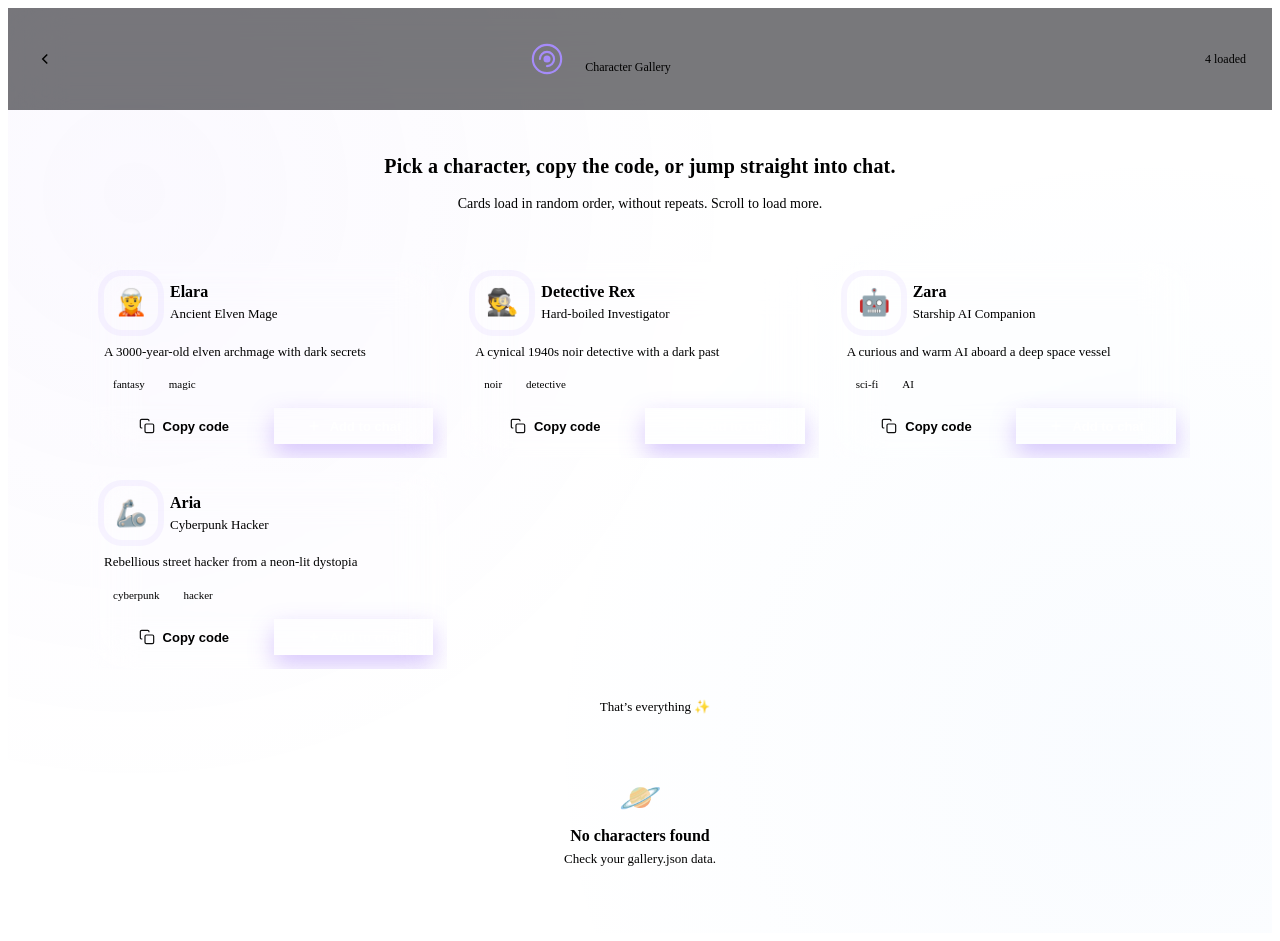
==== index.html @ f98e864d "Add files via upload" ====
<!DOCTYPE html>
<html lang="en" dir="ltr" id="html-root">
<head>
  <meta charset="UTF-8" />
  <meta name="viewport" content="width=device-width, initial-scale=1.0" />
  <title>CharacterVerse — Character Gallery</title>
  <meta name="description" content="Browse CharacterVerse default characters and add them to your chat." />
  <link rel="preconnect" href="https://fonts.googleapis.com" />
  <link rel="preconnect" href="https://fonts.gstatic.com" crossorigin />
  <link href="https://fonts.googleapis.com/css2?family=Inter:wght@300;400;500;600;700;800;900&family=Outfit:wght@300;400;500;600;700;800&display=swap" rel="stylesheet" />
  <link rel="stylesheet" href="style.css" />
  <link rel="stylesheet" href="gallery.css" />
</head>
<body>
  <div class="gallery-page">
    <header class="gallery-topbar">
      <button class="gt-btn" onclick="location.href='index.html'" title="Back to chat">
        <svg viewBox="0 0 24 24" fill="none" stroke="currentColor" stroke-width="2">
          <path d="M15 18l-6-6 6-6" />
        </svg>
      </button>

      <div class="gt-brand">
        <div class="gt-logo">
          <svg viewBox="0 0 24 24" fill="none">
            <circle cx="12" cy="12" r="10" stroke="url(#ggrad)" stroke-width="1.5" />
            <path d="M7 12c0-2.76 2.24-5 5-5s5 2.24 5 5-2.24 5-5 5" stroke="url(#ggrad)" stroke-width="1.5" stroke-linecap="round" />
            <circle cx="12" cy="12" r="2.5" fill="url(#ggrad)" />
            <defs>
              <linearGradient id="ggrad" x1="0" y1="0" x2="24" y2="24">
                <stop offset="0%" stop-color="#a78bfa" />
                <stop offset="100%" stop-color="#60a5fa" />
              </linearGradient>
            </defs>
          </svg>
        </div>
        <div class="gt-title">
          <div class="gt-name">CharacterVerse</div>
          <div class="gt-sub">Character Gallery</div>
        </div>
      </div>

      <div class="gt-right">
        <div class="gt-pill" id="gt-count">0 loaded</div>
      </div>
    </header>

    <main class="gallery-main">
      <div class="gallery-hero">
        <h1 class="gallery-h1">Pick a character, copy the code, or jump straight into chat.</h1>
        <p class="gallery-p">Cards load in random order, without repeats. Scroll to load more.</p>
      </div>

      <section class="gallery-grid" id="gallery-grid"></section>

      <div class="gallery-sentinel" id="gallery-sentinel">
        <div class="sentinel-spinner"></div>
        <div class="sentinel-text" id="sentinel-text">Loading…</div>
      </div>

      <div class="gallery-empty hidden" id="gallery-empty">
        <div class="gallery-empty-icon">🪐</div>
        <div class="gallery-empty-title">No characters found</div>
        <div class="gallery-empty-sub">Check your gallery.json data.</div>
      </div>
    </main>

    <div class="toast-container" id="toast-container"></div>
  </div>

  <script src="gallery.js"></script>
</body>
</html>
---- gallery.css ----
/* Gallery overrides and layout (uses variables + components from style.css) */

body {
  overflow: auto;
}

.gallery-page {
  min-height: 100vh;
  background-image:
    radial-gradient(circle at 10% 20%, rgba(139, 92, 246, 0.04) 0%, transparent 45%),
    radial-gradient(circle at 90% 80%, rgba(96, 165, 250, 0.04) 0%, transparent 45%);
}

.gallery-topbar {
  position: sticky;
  top: 0;
  z-index: 50;
  height: 74px;
  display: flex;
  align-items: center;
  justify-content: space-between;
  padding: 14px 16px;
  border-bottom: 1px solid var(--border-subtle);
  background: rgba(10, 10, 15, 0.55);
  backdrop-filter: blur(26px);
  -webkit-backdrop-filter: blur(26px);
}

.gt-btn {
  width: 42px;
  height: 42px;
  border-radius: var(--radius-full);
  display: flex;
  align-items: center;
  justify-content: center;
  background: var(--bg-glass);
  border: 1px solid var(--border-subtle);
  color: var(--text-secondary);
  transition: var(--transition-bounce);
}

.gt-btn svg { width: 18px; height: 18px; }

.gt-btn:hover {
  background: var(--bg-glass-hover);
  color: var(--text-primary);
  transform: translateY(-1px) scale(1.06);
  border-color: var(--border-default);
}

.gt-brand {
  display: flex;
  align-items: center;
  gap: 10px;
  flex: 1;
  justify-content: center;
  text-align: center;
}

.gt-logo { width: 34px; height: 34px; }
.gt-logo svg { width: 100%; height: 100%; }

.gt-title { display: flex; flex-direction: column; line-height: 1.1; }
.gt-name {
  font-family: var(--font-display);
  font-size: 16px;
  font-weight: 800;
  background: var(--grad-main);
  -webkit-background-clip: text;
  -webkit-text-fill-color: transparent;
}
.gt-sub { font-size: 12px; color: var(--text-muted); }

.gt-right { width: 110px; display: flex; justify-content: flex-end; }

.gt-pill {
  font-size: 12px;
  padding: 6px 10px;
  border-radius: 999px;
  background: var(--bg-glass);
  border: 1px solid var(--border-subtle);
  color: var(--text-secondary);
}

.gallery-main {
  width: min(1100px, 100%);
  margin: 0 auto;
  padding: 18px 16px 40px;
}

.gallery-hero {
  padding: 14px 6px 18px;
  text-align: center;
}

.gallery-h1 {
  font-family: var(--font-display);
  font-size: 20px;
  font-weight: 800;
  letter-spacing: 0.01em;
}

.gallery-p {
  margin-top: 8px;
  font-size: 14px;
  color: var(--text-secondary);
  line-height: 1.7;
}

.gallery-grid {
  display: grid;
  grid-template-columns: repeat(3, 1fr);
  gap: 14px;
  margin-top: 14px;
}

@media (max-width: 980px) {
  .gallery-grid { grid-template-columns: repeat(2, 1fr); }
  .gt-right { width: 88px; }
  .gt-brand { justify-content: flex-start; text-align: left; }
}
@media (max-width: 560px) {
  .gallery-grid { grid-template-columns: 1fr; }
  .gt-brand { justify-content: center; text-align: center; }
}

.gcard {
  background: var(--bg-card);
  border: 1px solid var(--border-default);
  border-radius: var(--radius-xl);
  box-shadow: var(--glass-edge), var(--shadow-md);
  backdrop-filter: blur(22px);
  -webkit-backdrop-filter: blur(22px);
  padding: 14px;
  display: flex;
  flex-direction: column;
  gap: 12px;
  transition: var(--transition-bounce);
  position: relative;
  overflow: hidden;
}

.gcard::after {
  content: '';
  position: absolute;
  inset: 0;
  background: radial-gradient(circle at 25% 10%, rgba(139, 92, 246, 0.12), transparent 45%);
  opacity: 0;
  transition: var(--transition);
  pointer-events: none;
}

.gcard:hover {
  transform: translateY(-3px);
  background: var(--bg-card-hover);
  border-color: var(--border-strong);
}
.gcard:hover::after { opacity: 1; }

.gcard-top {
  display: flex;
  gap: 12px;
  align-items: center;
}

.gcard-avatar {
  width: 54px;
  height: 54px;
  border-radius: 18px;
  background: var(--bg-glass);
  border: 1px solid var(--border-subtle);
  display: grid;
  place-items: center;
  overflow: hidden;
  flex-shrink: 0;
  box-shadow: 0 0 0 6px rgba(139, 92, 246, 0.06);
}

.gcard-avatar img { width: 100%; height: 100%; object-fit: cover; }
.gcard-avatar span { font-size: 26px; }

.gcard-name {
  font-family: var(--font-display);
  font-weight: 800;
  font-size: 16px;
  line-height: 1.2;
}

.gcard-title {
  margin-top: 3px;
  font-size: 13px;
  color: var(--text-secondary);
  line-height: 1.5;
}

.gcard-desc {
  font-size: 13px;
  color: var(--text-muted);
  line-height: 1.6;
}

.gcard-tags {
  display: flex;
  flex-wrap: wrap;
  gap: 6px;
}

.gtag {
  font-size: 11px;
  padding: 4px 9px;
  background: var(--bg-glass);
  border: 1px solid var(--border-subtle);
  border-radius: 999px;
  color: var(--text-secondary);
}

.gcard-actions {
  display: grid;
  grid-template-columns: 1fr 1fr;
  gap: 10px;
  margin-top: 2px;
}

.gbtn {
  padding: 10px 12px;
  border-radius: var(--radius-md);
  border: 1px solid var(--border-default);
  background: var(--bg-glass);
  color: var(--text-primary);
  font-size: 13px;
  font-weight: 600;
  display: flex;
  align-items: center;
  justify-content: center;
  gap: 8px;
  transition: var(--transition-bounce);
}

.gbtn svg { width: 16px; height: 16px; opacity: 0.95; }

.gbtn:hover {
  transform: translateY(-2px);
  background: var(--bg-glass-hover);
  border-color: var(--border-strong);
}

.gbtn.primary {
  background: var(--grad-main);
  border: none;
  color: #fff;
  box-shadow: 0 10px 24px rgba(139, 92, 246, 0.35);
}
.gbtn.primary:hover { box-shadow: 0 14px 30px rgba(139, 92, 246, 0.5); }

.gallery-sentinel {
  margin: 18px auto 0;
  width: fit-content;
  display: flex;
  align-items: center;
  gap: 10px;
  color: var(--text-secondary);
  padding: 10px 14px;
  border-radius: 999px;
  background: var(--bg-glass);
  border: 1px solid var(--border-subtle);
}

.sentinel-spinner {
  width: 16px;
  height: 16px;
  border-radius: 999px;
  border: 2px solid rgba(255,255,255,0.12);
  border-top-color: rgba(255,255,255,0.55);
  animation: spin 0.9s linear infinite;
}
@keyframes spin { to { transform: rotate(360deg); } }

.sentinel-text { font-size: 13px; }

.gallery-empty {
  margin-top: 24px;
  padding: 26px;
  border: 1px dashed var(--border-default);
  border-radius: var(--radius-xl);
  background: rgba(255,255,255,0.02);
  text-align: center;
}
.gallery-empty-icon { font-size: 34px; }
.gallery-empty-title { margin-top: 10px; font-weight: 800; font-family: var(--font-display); }
.gallery-empty-sub { margin-top: 6px; color: var(--text-secondary); font-size: 13px; }
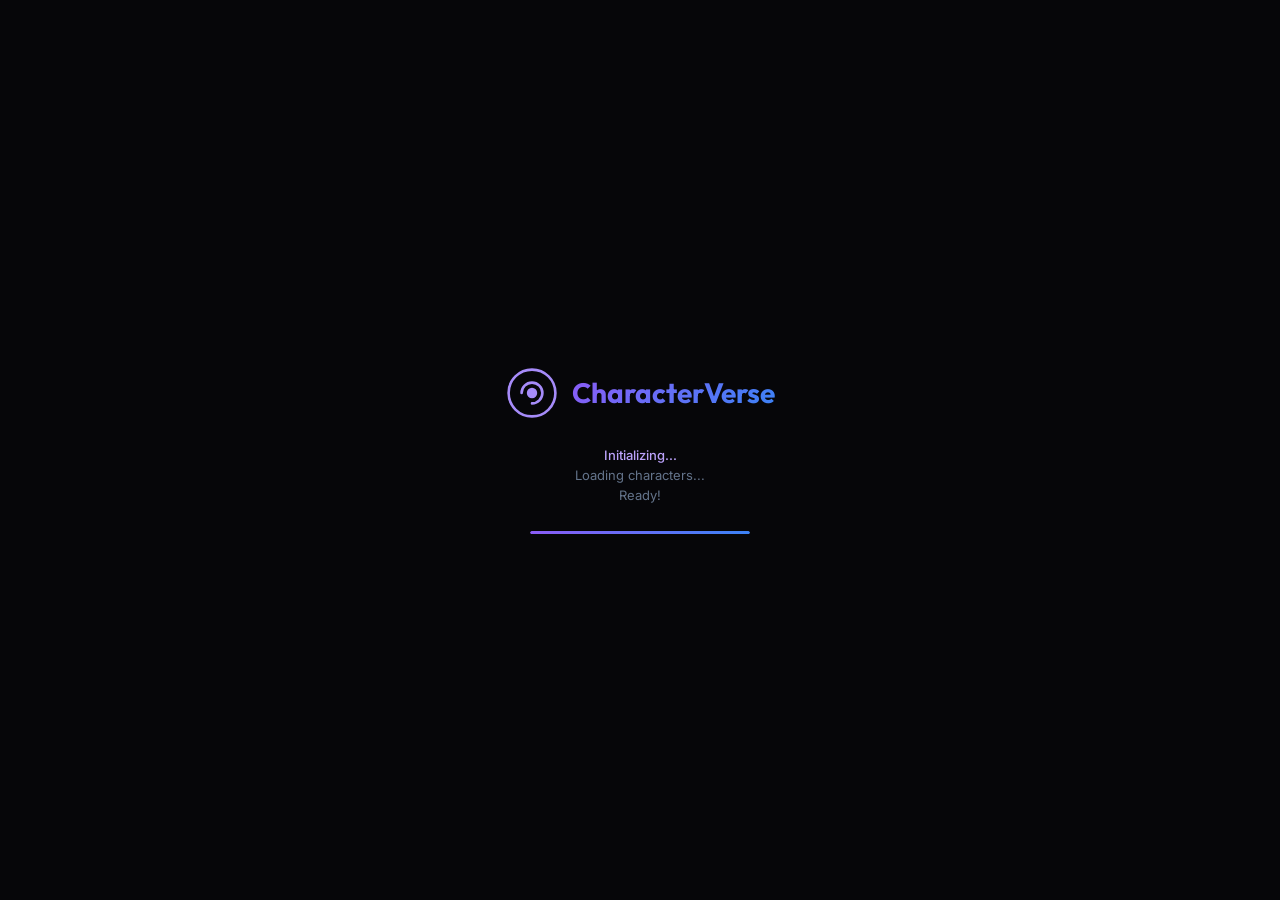
==== commit 034e166c: "Add files via upload" ====
--- a/index.html
+++ b/index.html
@@ -1,73 +1,1028 @@
 <!DOCTYPE html>
 <html lang="en" dir="ltr" id="html-root">
+
 <head>
-  <meta charset="UTF-8" />
-  <meta name="viewport" content="width=device-width, initial-scale=1.0" />
-  <title>CharacterVerse — Character Gallery</title>
-  <meta name="description" content="Browse CharacterVerse default characters and add them to your chat." />
-  <link rel="preconnect" href="https://fonts.googleapis.com" />
-  <link rel="preconnect" href="https://fonts.gstatic.com" crossorigin />
-  <link href="https://fonts.googleapis.com/css2?family=Inter:wght@300;400;500;600;700;800;900&family=Outfit:wght@300;400;500;600;700;800&display=swap" rel="stylesheet" />
-  <link rel="stylesheet" href="style.css" />
-  <link rel="stylesheet" href="gallery.css" />
+    <meta charset="UTF-8" />
+    <meta name="viewport" content="width=device-width, initial-scale=1.0" />
+    <title>CharacterVerse — AI Character Chat</title>
+    <meta name="description"
+        content="Chat with AI-powered characters. Create your own AI personas and roleplay in immersive conversations powered by any LLM API." />
+    <link rel="preconnect" href="https://fonts.googleapis.com" />
+    <link rel="preconnect" href="https://fonts.gstatic.com" crossorigin />
+    <link
+        href="https://fonts.googleapis.com/css2?family=Inter:wght@300;400;500;600;700;800;900&family=Outfit:wght@300;400;500;600;700;800&display=swap"
+        rel="stylesheet" />
+    <link rel="stylesheet" href="style.css" />
 </head>
+
 <body>
-  <div class="gallery-page">
-    <header class="gallery-topbar">
-      <button class="gt-btn" onclick="location.href='index.html'" title="Back to chat">
-        <svg viewBox="0 0 24 24" fill="none" stroke="currentColor" stroke-width="2">
-          <path d="M15 18l-6-6 6-6" />
-        </svg>
-      </button>
-
-      <div class="gt-brand">
-        <div class="gt-logo">
-          <svg viewBox="0 0 24 24" fill="none">
-            <circle cx="12" cy="12" r="10" stroke="url(#ggrad)" stroke-width="1.5" />
-            <path d="M7 12c0-2.76 2.24-5 5-5s5 2.24 5 5-2.24 5-5 5" stroke="url(#ggrad)" stroke-width="1.5" stroke-linecap="round" />
-            <circle cx="12" cy="12" r="2.5" fill="url(#ggrad)" />
-            <defs>
-              <linearGradient id="ggrad" x1="0" y1="0" x2="24" y2="24">
-                <stop offset="0%" stop-color="#a78bfa" />
-                <stop offset="100%" stop-color="#60a5fa" />
-              </linearGradient>
-            </defs>
-          </svg>
+
+    <!-- ===== LOADING SCREEN ===== -->
+    <div id="loading-screen" class="loading-screen">
+        <div class="loading-logo">
+            <div class="loading-icon">
+                <svg viewBox="0 0 40 40" fill="none">
+                    <circle cx="20" cy="20" r="18" stroke="url(#grad1)" stroke-width="2" />
+                    <path d="M12 20c0-4.4 3.6-8 8-8s8 3.6 8 8-3.6 8-8 8" stroke="url(#grad1)" stroke-width="2"
+                        stroke-linecap="round" />
+                    <circle cx="20" cy="20" r="4" fill="url(#grad1)" />
+                    <defs>
+                        <linearGradient id="grad1" x1="0" y1="0" x2="40" y2="40">
+                            <stop offset="0%" stop-color="#a78bfa" />
+                            <stop offset="100%" stop-color="#60a5fa" />
+                        </linearGradient>
+                    </defs>
+                </svg>
+            </div>
+            <span class="loading-brand">CharacterVerse</span>
         </div>
-        <div class="gt-title">
-          <div class="gt-name">CharacterVerse</div>
-          <div class="gt-sub">Character Gallery</div>
+        <div class="loading-steps">
+            <div class="loading-step active" id="ls1">Initializing...</div>
+            <div class="loading-step" id="ls2">Loading characters...</div>
+            <div class="loading-step" id="ls3">Ready!</div>
         </div>
-      </div>
-
-      <div class="gt-right">
-        <div class="gt-pill" id="gt-count">0 loaded</div>
-      </div>
-    </header>
-
-    <main class="gallery-main">
-      <div class="gallery-hero">
-        <h1 class="gallery-h1">Pick a character, copy the code, or jump straight into chat.</h1>
-        <p class="gallery-p">Cards load in random order, without repeats. Scroll to load more.</p>
-      </div>
-
-      <section class="gallery-grid" id="gallery-grid"></section>
-
-      <div class="gallery-sentinel" id="gallery-sentinel">
-        <div class="sentinel-spinner"></div>
-        <div class="sentinel-text" id="sentinel-text">Loading…</div>
-      </div>
-
-      <div class="gallery-empty hidden" id="gallery-empty">
-        <div class="gallery-empty-icon">🪐</div>
-        <div class="gallery-empty-title">No characters found</div>
-        <div class="gallery-empty-sub">Check your gallery.json data.</div>
-      </div>
-    </main>
-
-    <div class="toast-container" id="toast-container"></div>
-  </div>
-
-  <script src="gallery.js"></script>
+        <div class="loading-bar-container">
+            <div class="loading-bar"></div>
+        </div>
+    </div>
+
+    <!-- ===== APP ROOT ===== -->
+    <div id="app" class="app hidden">
+
+        <!-- API SETUP MODAL -->
+        <div id="api-modal" class="modal-backdrop">
+            <div class="modal-container api-modal-container">
+                <div class="modal-header">
+                    <div class="modal-logo-row">
+                        <div class="logo-icon-sm">
+                            <svg viewBox="0 0 24 24" fill="none">
+                                <circle cx="12" cy="12" r="10" stroke="url(#mgrad)" stroke-width="1.5" />
+                                <path d="M7 12c0-2.76 2.24-5 5-5s5 2.24 5 5-2.24 5-5 5" stroke="url(#mgrad)"
+                                    stroke-width="1.5" stroke-linecap="round" />
+                                <circle cx="12" cy="12" r="2.5" fill="url(#mgrad)" />
+                                <defs>
+                                    <linearGradient id="mgrad" x1="0" y1="0" x2="24" y2="24">
+                                        <stop offset="0%" stop-color="#a78bfa" />
+                                        <stop offset="100%" stop-color="#60a5fa" />
+                                    </linearGradient>
+                                </defs>
+                            </svg>
+                        </div>
+                        <span class="modal-logo-name">CharacterVerse</span>
+                    </div>
+                    <p class="modal-subtitle">Connect your AI API to start chatting with characters</p>
+                </div>
+                <div class="modal-body">
+                    <div class="form-group">
+                        <label class="form-label"><span class="label-icon">🔗</span>API Endpoint URL</label>
+                        <div class="input-wrapper">
+                            <input type="url" id="api-url" class="form-input"
+                                placeholder="https://api.openai.com/v1/chat/completions" autocomplete="off"
+                                spellcheck="false" />
+                            <div class="input-hint">OpenAI-compatible endpoint URL</div>
+                        </div>
+                    </div>
+                    <div class="form-group">
+                        <label class="form-label"><span class="label-icon">🔑</span>API Key</label>
+                        <div class="input-wrapper">
+                            <div class="password-field">
+                                <input type="password" id="api-key" class="form-input" placeholder="sk-..."
+                                    autocomplete="off" spellcheck="false" />
+                                <button class="toggle-visibility" onclick="toggleApiKeyVisibility()"
+                                    aria-label="Toggle visibility">
+                                    <svg id="eye-icon" viewBox="0 0 24 24" fill="none" stroke="currentColor"
+                                        stroke-width="1.5">
+                                        <path d="M2 12s3-7 10-7 10 7 10 7-3 7-10 7-10-7-10-7z" />
+                                        <circle cx="12" cy="12" r="3" />
+                                    </svg>
+                                </button>
+                            </div>
+                            <div class="input-hint">🔒 Stored locally — never sent to our servers</div>
+                        </div>
+                    </div>
+                    <div class="form-group">
+                        <label class="form-label"><span class="label-icon">🤖</span>Model Name</label>
+                        <div class="input-wrapper">
+                            <input type="text" id="api-model" class="form-input"
+                                placeholder="gpt-4o, claude-3-5-sonnet, gemini-pro..." autocomplete="off" />
+                            <div class="quick-models">
+                                <span class="quick-label">Quick:</span>
+                                <button class="model-pill" onclick="setModel('gpt-4o')">GPT-4o</button>
+                                <button class="model-pill" onclick="setModel('gpt-3.5-turbo')">GPT-3.5</button>
+                                <button class="model-pill" onclick="setModel('claude-3-5-sonnet-20241022')">Claude
+                                    3.5</button>
+                                <button class="model-pill" onclick="setModel('gemini-1.5-pro')">Gemini 1.5</button>
+                            </div>
+                        </div>
+                    </div>
+                    <div class="modal-test-row">
+                        <button id="test-api-btn" class="btn-test" onclick="testAPIConnection()"><span
+                                class="btn-icon">⚡</span>Test
+                            Connection</button>
+                        <div id="test-status" class="test-status hidden"></div>
+                    </div>
+                </div>
+                <div class="modal-footer">
+                    <button class="btn-primary" onclick="saveAPISettings()" id="save-api-btn">
+                        <span>Continue to CharacterVerse</span>
+                        <svg viewBox="0 0 24 24" fill="none" stroke="currentColor" stroke-width="2">
+                            <path d="M5 12h14M12 5l7 7-7 7" />
+                        </svg>
+                    </button>
+                </div>
+            </div>
+        </div>
+
+        <!-- USER PROFILE MODAL -->
+        <div id="profile-modal" class="modal-backdrop hidden">
+            <div class="modal-container profile-modal-container">
+                <div class="modal-header">
+                    <h2>👤 Your Profile</h2>
+                    <button class="modal-close-btn" onclick="closeProfileModal()">
+                        <svg viewBox="0 0 24 24" fill="none" stroke="currentColor" stroke-width="2">
+                            <path d="M18 6L6 18M6 6l12 12" />
+                        </svg>
+                    </button>
+                </div>
+                <div class="modal-body">
+                    <div class="profile-avatar-section">
+                        <div class="profile-avatar-ring" id="profile-avatar-ring"
+                            onclick="triggerProfileAvatarUpload()">
+                            <div id="profile-avatar-display" class="profile-avatar-display">
+                                <svg viewBox="0 0 24 24" fill="none" stroke="currentColor" stroke-width="1.5">
+                                    <path d="M20 21v-2a4 4 0 0 0-4-4H8a4 4 0 0 0-4 4v2" />
+                                    <circle cx="12" cy="7" r="4" />
+                                </svg>
+                            </div>
+                            <div class="profile-avatar-edit-badge">
+                                <svg viewBox="0 0 24 24" fill="none" stroke="currentColor" stroke-width="2">
+                                    <path d="M11 4H4a2 2 0 0 0-2 2v14a2 2 0 0 0 2 2h14a2 2 0 0 0 2-2v-7" />
+                                    <path d="M18.5 2.5a2.121 2.121 0 0 1 3 3L12 15l-4 1 1-4 9.5-9.5z" />
+                                </svg>
+                            </div>
+                        </div>
+                        <input type="file" id="profile-avatar-input" accept="image/*" class="hidden"
+                            onchange="handleProfileAvatarUpload(event)" />
+                    </div>
+
+                    <div class="form-row">
+                        <div class="form-group">
+                            <label class="form-label">Display Name *</label>
+                            <input type="text" id="profile-name" class="form-input" placeholder="Your name..."
+                                maxlength="30" />
+                        </div>
+                        <div class="form-group">
+                            <label class="form-label">Gender</label>
+                            <div class="gender-selector">
+                                <label class="gender-option">
+                                    <input type="radio" name="profile-gender" value="male" />
+                                    <span class="gender-chip">♂ Male</span>
+                                </label>
+                                <label class="gender-option">
+                                    <input type="radio" name="profile-gender" value="female" />
+                                    <span class="gender-chip">♀ Female</span>
+                                </label>
+                                <label class="gender-option">
+                                    <input type="radio" name="profile-gender" value="other" checked />
+                                    <span class="gender-chip">✦ Other</span>
+                                </label>
+                            </div>
+                        </div>
+                    </div>
+
+                    <div class="form-group">
+                        <label class="form-label">About You <span class="label-optional">(optional)</span></label>
+                        <textarea id="profile-bio" class="form-textarea" rows="2"
+                            placeholder="A little about yourself that characters can use..."></textarea>
+                    </div>
+
+                    <div class="profile-info-box">
+                        <svg viewBox="0 0 24 24" fill="none" stroke="currentColor" stroke-width="1.5">
+                            <circle cx="12" cy="12" r="10" />
+                            <path d="M12 16v-4M12 8h.01" />
+                        </svg>
+                        Your profile helps AI characters address you personally and tailor responses to your
+                        preferences.
+                    </div>
+                </div>
+                <div class="modal-footer row-footer">
+                    <button class="btn-ghost" onclick="closeProfileModal()">Cancel</button>
+                    <button class="btn-primary auto-width" onclick="saveProfile()">Save Profile</button>
+                </div>
+            </div>
+        </div>
+
+        <!-- SIDEBAR -->
+        <aside class="sidebar" id="sidebar">
+            <div class="sidebar-header">
+                <div class="brand">
+                    <div class="brand-icon">
+                        <svg viewBox="0 0 24 24" fill="none">
+                            <circle cx="12" cy="12" r="10" stroke="url(#bgrad)" stroke-width="1.5" />
+                            <path d="M7 12c0-2.76 2.24-5 5-5s5 2.24 5 5-2.24 5-5 5" stroke="url(#bgrad)"
+                                stroke-width="1.5" stroke-linecap="round" />
+                            <circle cx="12" cy="12" r="2.5" fill="url(#bgrad)" />
+                            <defs>
+                                <linearGradient id="bgrad" x1="0" y1="0" x2="24" y2="24">
+                                    <stop offset="0%" stop-color="#a78bfa" />
+                                    <stop offset="100%" stop-color="#60a5fa" />
+                                </linearGradient>
+                            </defs>
+                        </svg>
+                    </div>
+                    <span class="brand-name">CharacterVerse</span>
+                </div>
+                <button class="sidebar-toggle-btn" onclick="toggleSidebar()" aria-label="Close sidebar">
+                    <svg viewBox="0 0 24 24" fill="none" stroke="currentColor" stroke-width="2">
+                        <path d="M18 6L6 18M6 6l12 12" />
+                    </svg>
+                </button>
+            </div>
+
+            <div class="sidebar-user-profile" id="sidebar-user-profile" onclick="openProfileModal()">
+                <div class="sup-avatar" id="sup-avatar-display">?</div>
+                <div class="sup-info">
+                    <div class="sup-name" id="sup-name-display">Set up your profile</div>
+                    <div class="sup-sub">Click to edit profile</div>
+                </div>
+                <svg class="sup-edit-icon" viewBox="0 0 24 24" fill="none" stroke="currentColor" stroke-width="1.5">
+                    <path d="M11 4H4a2 2 0 0 0-2 2v14a2 2 0 0 0 2 2h14a2 2 0 0 0 2-2v-7" />
+                    <path d="M18.5 2.5a2.121 2.121 0 0 1 3 3L12 15l-4 1 1-4 9.5-9.5z" />
+                </svg>
+            </div>
+
+            <div class="sidebar-actions">
+                <div class="sidebar-actions-row">
+                    <button class="btn-create-character" onclick="openCreateCharacter()">
+                        <svg viewBox="0 0 24 24" fill="none" stroke="currentColor" stroke-width="2">
+                            <path d="M12 5v14M5 12h14" />
+                        </svg>
+                        Create
+                    </button>
+                    <button class="btn-import-character" onclick="openImportModal()">
+                        <svg viewBox="0 0 24 24" fill="none" stroke="currentColor" stroke-width="2">
+                            <path d="M21 15v4a2 2 0 0 1-2 2H5a2 2 0 0 1-2-2v-4" />
+                            <polyline points="17,8 12,3 7,8" />
+                            <line x1="12" y1="3" x2="12" y2="15" />
+                        </svg>
+                        Import
+                    </button>
+                </div>
+            </div>
+
+            <div class="sidebar-search">
+                <div class="search-input-wrap">
+                    <svg class="search-icon" viewBox="0 0 24 24" fill="none" stroke="currentColor" stroke-width="2">
+                        <circle cx="11" cy="11" r="8" />
+                        <path d="m21 21-4.35-4.35" />
+                    </svg>
+                    <input type="text" id="character-search" placeholder="Search characters..."
+                        oninput="filterCharacters(this.value)" />
+                </div>
+            </div>
+
+            <div class="sidebar-sections-wrap">
+                <div class="sidebar-section">
+                    <div class="section-label">My Characters</div>
+                    <div id="my-characters-list" class="characters-list"></div>
+                    <div id="no-characters-msg" class="no-chars-msg hidden">
+                        <div class="no-chars-icon">✨</div>
+                        <p>No characters yet</p>
+                        <span>Create your first AI character!</span>
+                    </div>
+                </div>
+                <div class="sidebar-section">
+                    <div class="section-label">Featured</div>
+                    <div id="featured-characters-list" class="characters-list"></div>
+                </div>
+            </div>
+
+            <div class="sidebar-footer">
+                <button class="footer-btn" onclick="openAPISettings()">
+                    <svg viewBox="0 0 24 24" fill="none" stroke="currentColor" stroke-width="1.5">
+                        <circle cx="12" cy="12" r="3" />
+                        <path
+                            d="M12 1v4M12 19v4M4.22 4.22l2.83 2.83M16.95 16.95l2.83 2.83M1 12h4M19 12h4M4.22 19.78l2.83-2.83M16.95 7.05l2.83-2.83" />
+                    </svg>
+                    API Settings
+                </button>
+                <button class="footer-btn" onclick="location.href='gallery.html'">
+                    <svg viewBox="0 0 24 24" fill="none" stroke="currentColor" stroke-width="1.5">
+                        <path d="M4 6a2 2 0 0 1 2-2h3l2 2h5a2 2 0 0 1 2 2v10a2 2 0 0 1-2 2H6a2 2 0 0 1-2-2V6z" />
+                        <path d="M9 14l2-2 3 3 2-2 2 2" />
+                    </svg>
+                    Gallery
+                </button>
+                <button class="footer-btn" onclick="openGlobalSettings()">
+                    <svg viewBox="0 0 24 24" fill="none" stroke="currentColor" stroke-width="1.5">
+                        <path
+                            d="M12.22 2h-.44a2 2 0 0 0-2 2v.18a2 2 0 0 1-1 1.73l-.43.25a2 2 0 0 1-2 0l-.15-.08a2 2 0 0 0-2.73.73l-.22.38a2 2 0 0 0 .73 2.73l.15.1a2 2 0 0 1 1 1.72v.51a2 2 0 0 1-1 1.74l-.15.09a2 2 0 0 0-.73 2.73l.22.38a2 2 0 0 0 2.73.73l.15-.08a2 2 0 0 1 2 0l.43.25a2 2 0 0 1 1 1.73V20a2 2 0 0 0 2 2h.44a2 2 0 0 0 2-2v-.18a2 2 0 0 1 1-1.73l.43-.25a2 2 0 0 1 2 0l.15.08a2 2 0 0 0 2.73-.73l.22-.39a2 2 0 0 0-.73-2.73l-.15-.08a2 2 0 0 1-1-1.74v-.5a2 2 0 0 1 1-1.74l.15-.09a2 2 0 0 0 .73-2.73l-.22-.38a2 2 0 0 0-2.73-.73l-.15.08a2 2 0 0 1-2 0l-.43-.25a2 2 0 0 1-1-1.73V4a2 2 0 0 0-2-2z" />
+                        <circle cx="12" cy="12" r="3" />
+                    </svg>
+                    Settings
+                </button>
+            </div>
+        </aside>
+
+        <!-- MAIN CONTENT -->
+        <main class="main-content" id="main-content">
+
+            <!-- TOPBAR -->
+            <header class="topbar" id="topbar">
+                <div class="topbar-left">
+                    <button class="hamburger-btn" onclick="toggleSidebar()" aria-label="Toggle sidebar">
+                        <span></span><span></span><span></span>
+                    </button>
+                    <div class="topbar-char-info" id="topbar-char-info"></div>
+                </div>
+                <div class="topbar-right">
+                    <div class="topbar-model-badge" id="topbar-model-badge"></div>
+                    <button class="topbar-btn" onclick="clearChat()" title="Clear chat" id="clear-chat-btn">
+                        <svg viewBox="0 0 24 24" fill="none" stroke="currentColor" stroke-width="1.5">
+                            <path
+                                d="M3 6h18M19 6v14a2 2 0 0 1-2 2H7a2 2 0 0 1-2-2V6M8 6V4a2 2 0 0 1 2-2h4a2 2 0 0 1 2 2v2" />
+                        </svg>
+                    </button>
+                    <button class="topbar-btn" onclick="openCharSettings()" title="Character settings"
+                        id="char-settings-btn">
+                        <svg viewBox="0 0 24 24" fill="none" stroke="currentColor" stroke-width="1.5">
+                            <path
+                                d="M12.22 2h-.44a2 2 0 0 0-2 2v.18a2 2 0 0 1-1 1.73l-.43.25a2 2 0 0 1-2 0l-.15-.08a2 2 0 0 0-2.73.73l-.22.38a2 2 0 0 0 .73 2.73l.15.1a2 2 0 0 1 1 1.72v.51a2 2 0 0 1-1 1.74l-.15.09a2 2 0 0 0-.73 2.73l.22.38a2 2 0 0 0 2.73.73l.15-.08a2 2 0 0 1 2 0l.43.25a2 2 0 0 1 1 1.73V20a2 2 0 0 0 2 2h.44a2 2 0 0 0 2-2v-.18a2 2 0 0 1 1-1.73l.43-.25a2 2 0 0 1 2 0l.15.08a2 2 0 0 0 2.73-.73l.22-.39a2 2 0 0 0-.73-2.73l-.15-.08a2 2 0 0 1-1-1.74v-.5a2 2 0 0 1 1-1.74l.15-.09a2 2 0 0 0 .73-2.73l-.22-.38a2 2 0 0 0-2.73-.73l-.15.08a2 2 0 0 1-2 0l-.43-.25a2 2 0 0 1-1-1.73V4a2 2 0 0 0-2-2z" />
+                            <circle cx="12" cy="12" r="3" />
+                        </svg>
+                    </button>
+                </div>
+            </header>
+
+            <!-- WELCOME SCREEN -->
+            <div id="welcome-screen" class="welcome-screen">
+                <div class="welcome-content">
+                    <div class="welcome-logo-wrap">
+                        <div class="welcome-logo-glow"></div>
+                        <div class="welcome-logo-icon">
+                            <svg viewBox="0 0 80 80" fill="none">
+                                <circle cx="40" cy="40" r="36" stroke="url(#wgrad)" stroke-width="2" />
+                                <path d="M22 40c0-9.94 8.06-18 18-18s18 8.06 18 18-8.06 18-18 18" stroke="url(#wgrad)"
+                                    stroke-width="2.5" stroke-linecap="round" />
+                                <circle cx="40" cy="40" r="8" fill="url(#wgrad)" opacity="0.9" />
+                                <circle cx="40" cy="40" r="4" fill="white" opacity="0.6" />
+                                <defs>
+                                    <linearGradient id="wgrad" x1="0" y1="0" x2="80" y2="80">
+                                        <stop offset="0%" stop-color="#a78bfa" />
+                                        <stop offset="50%" stop-color="#818cf8" />
+                                        <stop offset="100%" stop-color="#60a5fa" />
+                                    </linearGradient>
+                                </defs>
+                            </svg>
+                        </div>
+                    </div>
+                    <h1 class="welcome-title">Welcome to <span class="gradient-text">CharacterVerse</span></h1>
+                    <p class="welcome-subtitle">Create AI characters and immerse yourself in deep, realistic
+                        conversations. Your
+                        imagination is the only limit.</p>
+                    <div class="welcome-features">
+                        <div class="feature-pill"><span>🎭</span>Realistic Roleplay</div>
+                        <div class="feature-pill"><span>🧠</span>Any LLM API</div>
+                        <div class="feature-pill"><span>⚡</span>Real-time Chat</div>
+                        <div class="feature-pill"><span>🔒</span>100% Private</div>
+                        <div class="feature-pill"><span>📤</span>Share Characters</div>
+                    </div>
+                    <div class="welcome-cta">
+                        <button class="btn-primary large" onclick="openCreateCharacter()">
+                            <svg viewBox="0 0 24 24" fill="none" stroke="currentColor" stroke-width="2">
+                                <path d="M12 5v14M5 12h14" />
+                            </svg>
+                            Create Your First Character
+                        </button>
+                        <button class="btn-secondary large" onclick="openImportModal()">
+                            <svg viewBox="0 0 24 24" fill="none" stroke="currentColor" stroke-width="2">
+                                <path d="M21 15v4a2 2 0 0 1-2 2H5a2 2 0 0 1-2-2v-4" />
+                                <polyline points="17,8 12,3 7,8" />
+                                <line x1="12" y1="3" x2="12" y2="15" />
+                            </svg>
+                            Import a Character
+                        </button>
+                        <button class="btn-secondary large" onclick="loadFeaturedCharacter()">
+                            <svg viewBox="0 0 24 24" fill="none" stroke="currentColor" stroke-width="2">
+                                <polygon points="5,3 19,12 5,21" />
+                            </svg>
+                            Try a Featured Character
+                        </button>
+                    </div>
+                </div>
+                <div class="orb orb-1"></div>
+                <div class="orb orb-2"></div>
+                <div class="orb orb-3"></div>
+            </div>
+
+            <!-- CHAT AREA -->
+            <div id="chat-area" class="chat-area hidden">
+                <div id="chat-messages" class="chat-messages"></div>
+                <div id="typing-indicator" class="typing-indicator hidden">
+                    <div class="typing-avatar" id="typing-avatar"></div>
+                    <div class="typing-bubble"><span class="dot"></span><span class="dot"></span><span
+                            class="dot"></span></div>
+                    <span class="typing-name" id="typing-name"></span>
+                </div>
+            </div>
+
+            <!-- CHAT INPUT -->
+            <div id="chat-input-area" class="chat-input-area hidden">
+                <div class="input-container">
+                    <div class="input-extras">
+                        <button class="input-extra-btn" onclick="toggleMemoryPanel()" title="View context">
+                            <svg viewBox="0 0 24 24" fill="none" stroke="currentColor" stroke-width="1.5">
+                                <path
+                                    d="M9 3H5a2 2 0 0 0-2 2v4m6-6h10a2 2 0 0 1 2 2v4M9 3v18m0 0h10a2 2 0 0 0 2-2V9M9 21H5a2 2 0 0 1-2-2V9m0 0h18" />
+                            </svg>
+                        </button>
+                    </div>
+                    <div class="textarea-wrapper">
+                        <textarea id="chat-input" placeholder="Type a message..." rows="1"
+                            onkeydown="handleInputKeydown(event)" oninput="autoResizeTextarea(this)"></textarea>
+                    </div>
+                    <button class="send-btn" id="send-btn" onclick="sendMessage()">
+                        <svg viewBox="0 0 24 24" fill="none" stroke="currentColor" stroke-width="2">
+                            <path d="M22 2L11 13M22 2L15 22 11 13 2 9z" />
+                        </svg>
+                    </button>
+                </div>
+                <div class="input-footer">
+                    <span id="token-counter" class="token-count">~0 tokens</span>
+                    <span class="input-hint-text">Press <kbd>Enter</kbd> to send · <kbd>Shift+Enter</kbd> for new
+                        line</span>
+                </div>
+            </div>
+        </main>
+    </div>
+
+    <!-- CHARACTER CREATE / EDIT MODAL -->
+    <div id="character-modal" class="modal-backdrop hidden">
+        <div class="modal-container character-modal-container">
+            <div class="modal-header char-modal-header">
+                <h2 id="char-modal-title">Create Character</h2>
+                <button class="modal-close-btn" onclick="closeCharacterModal()">
+                    <svg viewBox="0 0 24 24" fill="none" stroke="currentColor" stroke-width="2">
+                        <path d="M18 6L6 18M6 6l12 12" />
+                    </svg>
+                </button>
+            </div>
+
+            <div class="modal-body char-modal-body">
+                <!-- Avatar -->
+                <div class="avatar-section">
+                    <div class="avatar-upload-area" id="avatar-preview-area" onclick="triggerAvatarUpload()">
+                        <div id="avatar-placeholder" class="avatar-placeholder">
+                            <svg viewBox="0 0 24 24" fill="none" stroke="currentColor" stroke-width="1.5">
+                                <path d="M20 21v-2a4 4 0 0 0-4-4H8a4 4 0 0 0-4 4v2" />
+                                <circle cx="12" cy="7" r="4" />
+                            </svg>
+                            <span>Add Avatar</span>
+                        </div>
+                        <img id="avatar-preview-img" class="avatar-preview-img hidden" alt="Character avatar" />
+                    </div>
+                    <input type="file" id="avatar-file-input" accept="image/*" class="hidden"
+                        onchange="handleAvatarUpload(event)" />
+                    <div class="avatar-actions">
+                        <button class="btn-ghost sm" onclick="triggerAvatarUpload()">Upload</button>
+                        <button class="btn-ghost sm" onclick="generateAvatarEmoji()">Emoji</button>
+                    </div>
+                    <div id="emoji-panel" class="emoji-panel hidden">
+                        <div class="emoji-grid" id="emoji-grid"></div>
+                    </div>
+                </div>
+
+                <!-- Fields -->
+                <div class="char-form-fields">
+                    <div class="form-row">
+                        <div class="form-group">
+                            <label class="form-label">Character Name *</label>
+                            <input type="text" id="char-name" class="form-input"
+                                placeholder="e.g. Aria, Detective Kane..." />
+                        </div>
+                        <div class="form-group">
+                            <label class="form-label">Title / Role</label>
+                            <input type="text" id="char-title" class="form-input"
+                                placeholder="e.g. Space Explorer..." />
+                        </div>
+                    </div>
+
+                    <div class="form-group">
+                        <label class="form-label">Short Description</label>
+                        <input type="text" id="char-description" class="form-input"
+                            placeholder="Brief description shown in the list..." />
+                    </div>
+
+                    <div class="form-group">
+                        <label class="form-label">System Prompt — Character Definition * <span
+                                class="label-badge">Core</span></label>
+                        <div class="system-prompt-toolbar">
+                            <button class="prompt-helper-btn" onclick="insertPromptTemplate('base')">Base</button>
+                            <button class="prompt-helper-btn" onclick="insertPromptTemplate('anime')">Anime</button>
+                            <button class="prompt-helper-btn" onclick="insertPromptTemplate('noir')">Noir</button>
+                            <button class="prompt-helper-btn" onclick="insertPromptTemplate('fantasy')">Fantasy</button>
+                            <button class="prompt-helper-btn" onclick="insertPromptTemplate('scifi')">Sci-Fi</button>
+                        </div>
+                        <textarea id="char-system-prompt" class="form-textarea" rows="7"
+                            placeholder="Describe your character in detail: personality, speaking style, backstory, mannerisms, emotional responses..."></textarea>
+                        <div class="prompt-char-count"><span id="prompt-chars">0</span> characters</div>
+                    </div>
+
+                    <div class="form-group">
+                        <label class="form-label">Opening Message
+                            <span class="tooltip-btn"
+                                title="The first message the character sends when chat starts">?</span>
+                        </label>
+                        <textarea id="char-greeting" class="form-textarea" rows="3"
+                            placeholder="What does the character say when you first start a chat?"></textarea>
+                    </div>
+
+                    <div class="form-group">
+                        <label class="form-label">World / Scenario Context
+                            <span class="tooltip-btn" title="Setting and situation for the roleplay">?</span>
+                        </label>
+                        <textarea id="char-world" class="form-textarea" rows="2"
+                            placeholder="Describe the world, setting, and scenario context..."></textarea>
+                    </div>
+
+                    <!-- Advanced -->
+                    <div class="advanced-section">
+                        <button class="advanced-toggle" onclick="toggleAdvanced()" id="advanced-toggle-btn">
+                            <svg viewBox="0 0 24 24" fill="none" stroke="currentColor" stroke-width="1.5">
+                                <path d="m6 9 6 6 6-6" />
+                            </svg>
+                            Advanced Settings
+                        </button>
+                        <div id="advanced-panel" class="advanced-panel hidden">
+                            <div class="form-row">
+                                <div class="form-group">
+                                    <label class="form-label">Temperature</label>
+                                    <div class="slider-group">
+                                        <input type="range" id="char-temperature" class="range-slider" min="0" max="2"
+                                            step="0.05" value="0.85" oninput="updateSliderValue(this,'temp-value')" />
+                                        <div class="slider-labels"><span>Precise</span><span id="temp-value"
+                                                class="slider-val">0.85</span><span>Creative</span></div>
+                                    </div>
+                                </div>
+                                <div class="form-group">
+                                    <label class="form-label">Max Tokens</label>
+                                    <div class="slider-group">
+                                        <input type="range" id="char-max-tokens" class="range-slider" min="64"
+                                            max="4096" step="64" value="1024"
+                                            oninput="updateSliderValue(this,'tokens-value')" />
+                                        <div class="slider-labels"><span>Short</span><span id="tokens-value"
+                                                class="slider-val">1024</span><span>Long</span></div>
+                                    </div>
+                                </div>
+                            </div>
+                            <div class="form-row">
+                                <div class="form-group">
+                                    <label class="form-label">Top P</label>
+                                    <div class="slider-group">
+                                        <input type="range" id="char-top-p" class="range-slider" min="0" max="1"
+                                            step="0.05" value="0.9" oninput="updateSliderValue(this,'topp-value')" />
+                                        <div class="slider-labels"><span>0</span><span id="topp-value"
+                                                class="slider-val">0.9</span><span>1</span></div>
+                                    </div>
+                                </div>
+                                <div class="form-group">
+                                    <label class="form-label">Frequency Penalty</label>
+                                    <div class="slider-group">
+                                        <input type="range" id="char-freq-penalty" class="range-slider" min="0" max="2"
+                                            step="0.1" value="0.3" oninput="updateSliderValue(this,'freq-value')" />
+                                        <div class="slider-labels"><span>0</span><span id="freq-value"
+                                                class="slider-val">0.3</span><span>2</span></div>
+                                    </div>
+                                </div>
+                            </div>
+                            <div class="form-group">
+                                <label class="form-label">Response Style</label>
+                                <div class="style-chips">
+                                    <label class="style-chip"><input type="radio" name="response-style" value="roleplay"
+                                            checked /><span>🎭 Deep Roleplay</span></label>
+                                    <label class="style-chip"><input type="radio" name="response-style"
+                                            value="chat" /><span>💬 Casual
+                                            Chat</span></label>
+                                    <label class="style-chip"><input type="radio" name="response-style"
+                                            value="story" /><span>📖 Story
+                                            Mode</span></label>
+                                </div>
+                            </div>
+
+                            <!-- Name Calling Toggle -->
+                            <div class="name-calling-toggle-section">
+                                <div class="setting-item glass-setting">
+                                    <div class="setting-info">
+                                        <div class="setting-name">🗣 Address User by Name</div>
+                                        <div class="setting-desc">Character will call the user by their profile name in
+                                            conversation</div>
+                                    </div>
+                                    <div class="toggle-switch-wrap">
+                                        <input type="checkbox" id="char-use-user-name" class="toggle-checkbox" />
+                                        <label for="char-use-user-name" class="toggle-switch"></label>
+                                    </div>
+                                </div>
+                            </div>
+
+                            <div class="form-group">
+                                <label class="form-label">Character Tags</label>
+                                <div class="tags-input-wrap">
+                                    <input type="text" id="char-tags-input" class="form-input"
+                                        placeholder="Type tag + Enter..." onkeydown="handleTagInput(event)" />
+                                    <div id="char-tags-display" class="tags-display"></div>
+                                </div>
+                            </div>
+                        </div>
+                    </div>
+                </div>
+            </div>
+
+            <div class="modal-footer char-modal-footer">
+                <button class="btn-ghost" onclick="closeCharacterModal()">Cancel</button>
+                <button class="btn-primary auto-width" onclick="saveCharacter()" id="save-char-btn">
+                    <svg viewBox="0 0 24 24" fill="none" stroke="currentColor" stroke-width="2">
+                        <path d="M19 21H5a2 2 0 0 1-2-2V5a2 2 0 0 1 2-2h11l5 5v11a2 2 0 0 1-2 2z" />
+                        <polyline points="17,21 17,13 7,13 7,21" />
+                        <polyline points="7,3 7,8 15,8" />
+                    </svg>
+                    Save Character
+                </button>
+            </div>
+        </div>
+    </div>
+
+    <!-- ===== EXPORT CHARACTER MODAL ===== -->
+    <div id="export-modal" class="modal-backdrop hidden">
+        <div class="modal-container export-modal-container">
+            <div class="modal-header">
+                <h2>📤 Export Character</h2>
+                <button class="modal-close-btn" onclick="closeExportModal()">
+                    <svg viewBox="0 0 24 24" fill="none" stroke="currentColor" stroke-width="2">
+                        <path d="M18 6L6 18M6 6l12 12" />
+                    </svg>
+                </button>
+            </div>
+            <div class="modal-body">
+                <!-- Character Preview -->
+                <div id="export-char-info"></div>
+
+                <div class="export-info-banner">
+                    <svg viewBox="0 0 24 24" fill="none" stroke="currentColor" stroke-width="1.5">
+                        <path d="M4 12v8a2 2 0 0 0 2 2h12a2 2 0 0 0 2-2v-8" />
+                        <polyline points="16,6 12,2 8,6" />
+                        <line x1="12" y1="2" x2="12" y2="15" />
+                    </svg>
+                    <div>
+                        <strong>Share this code</strong> with anyone to let them import your character into their
+                        CharacterVerse.
+                        Just copy and send!
+                    </div>
+                </div>
+
+                <!-- Code Area -->
+                <div class="form-group">
+                    <label class="form-label">
+                        <span class="label-icon">🔑</span>Character Code
+                        <span class="export-size-badge" id="export-size">0 KB</span>
+                    </label>
+                    <textarea id="export-code" class="form-textarea export-code-textarea" rows="5" readonly
+                        onclick="this.select()"></textarea>
+                </div>
+
+                <!-- Action Buttons -->
+                <div class="export-actions">
+                    <button class="btn-primary auto-width" id="export-copy-btn" onclick="copyExportCode()">
+                        <svg viewBox="0 0 24 24" fill="none" stroke="currentColor" stroke-width="1.5">
+                            <rect x="9" y="9" width="13" height="13" rx="2" />
+                            <path d="M5 15H4a2 2 0 0 1-2-2V4a2 2 0 0 1 2-2h9a2 2 0 0 1 2 2v1" />
+                        </svg>
+                        Copy Code
+                    </button>
+                    <button class="btn-ghost" onclick="copyShareText()" title="Copy with wrapper text">
+                        <svg viewBox="0 0 24 24" fill="none" stroke="currentColor" stroke-width="1.5">
+                            <path d="M4 12v8a2 2 0 0 0 2 2h12a2 2 0 0 0 2-2v-8" />
+                            <polyline points="16,6 12,2 8,6" />
+                            <line x1="12" y1="2" x2="12" y2="15" />
+                        </svg>
+                        Share Text
+                    </button>
+                    <button class="btn-ghost" onclick="downloadCharacterJSON()" title="Download as JSON file">
+                        <svg viewBox="0 0 24 24" fill="none" stroke="currentColor" stroke-width="1.5">
+                            <path d="M21 15v4a2 2 0 0 1-2 2H5a2 2 0 0 1-2-2v-4" />
+                            <polyline points="7,10 12,15 17,10" />
+                            <line x1="12" y1="15" x2="12" y2="3" />
+                        </svg>
+                        JSON
+                    </button>
+                </div>
+            </div>
+        </div>
+    </div>
+
+    <!-- ===== IMPORT CHARACTER MODAL ===== -->
+    <div id="import-modal" class="modal-backdrop hidden">
+        <div class="modal-container import-modal-container">
+            <div class="modal-header">
+                <h2>📥 Import Character</h2>
+                <button class="modal-close-btn" onclick="closeImportModal()">
+                    <svg viewBox="0 0 24 24" fill="none" stroke="currentColor" stroke-width="2">
+                        <path d="M18 6L6 18M6 6l12 12" />
+                    </svg>
+                </button>
+            </div>
+            <div class="modal-body">
+                <div class="import-info-banner">
+                    <svg viewBox="0 0 24 24" fill="none" stroke="currentColor" stroke-width="1.5">
+                        <path d="M21 15v4a2 2 0 0 1-2 2H5a2 2 0 0 1-2-2v-4" />
+                        <polyline points="17,8 12,3 7,8" />
+                        <line x1="12" y1="3" x2="12" y2="15" />
+                    </svg>
+                    <div>
+                        Paste a <strong>Character Code</strong> from another CharacterVerse user, or load a JSON file.
+                    </div>
+                </div>
+
+                <!-- Code Input -->
+                <div class="form-group">
+                    <label class="form-label"><span class="label-icon">📋</span>Character Code</label>
+                    <textarea id="import-code" class="form-textarea import-code-textarea" rows="5"
+                        placeholder="Paste the character code here..."></textarea>
+                </div>
+
+                <!-- Buttons Row -->
+                <div class="import-actions">
+                    <button class="btn-primary auto-width" onclick="previewImportCode()">
+                        <svg viewBox="0 0 24 24" fill="none" stroke="currentColor" stroke-width="2">
+                            <circle cx="11" cy="11" r="8" />
+                            <path d="m21 21-4.35-4.35" />
+                        </svg>
+                        Preview
+                    </button>
+                    <button class="btn-ghost" onclick="pasteFromClipboard()">
+                        <svg viewBox="0 0 24 24" fill="none" stroke="currentColor" stroke-width="1.5">
+                            <path d="M16 4h2a2 2 0 0 1 2 2v14a2 2 0 0 1-2 2H6a2 2 0 0 1-2-2V6a2 2 0 0 1 2-2h2" />
+                            <rect x="8" y="2" width="8" height="4" rx="1" />
+                        </svg>
+                        Paste
+                    </button>
+                    <button class="btn-ghost" onclick="handleImportFile()">
+                        <svg viewBox="0 0 24 24" fill="none" stroke="currentColor" stroke-width="1.5">
+                            <path d="M14 2H6a2 2 0 0 0-2 2v16a2 2 0 0 0 2 2h12a2 2 0 0 0 2-2V8z" />
+                            <polyline points="14,2 14,8 20,8" />
+                        </svg>
+                        File
+                    </button>
+                    <input type="file" id="import-file-input" accept=".json,.txt" class="hidden"
+                        onchange="processImportFile(event)" />
+                </div>
+
+                <!-- Error -->
+                <div id="import-error" class="import-error hidden"></div>
+
+                <!-- Preview -->
+                <div id="import-preview" class="import-preview hidden"></div>
+
+                <!-- Confirm Button -->
+                <button id="import-confirm-btn" class="btn-primary hidden import-confirm-btn" onclick="confirmImport()">
+                    <svg viewBox="0 0 24 24" fill="none" stroke="currentColor" stroke-width="2">
+                        <path d="M12 5v14M5 12h14" />
+                    </svg>
+                    Import This Character
+                </button>
+            </div>
+        </div>
+    </div>
+
+    <!-- SETTINGS MODAL -->
+    <div id="settings-modal" class="modal-backdrop hidden">
+        <div class="modal-container settings-modal-container">
+            <div class="modal-header">
+                <h2>⚙️ Settings</h2>
+                <button class="modal-close-btn" onclick="closeSettingsModal()">
+                    <svg viewBox="0 0 24 24" fill="none" stroke="currentColor" stroke-width="2">
+                        <path d="M18 6L6 18M6 6l12 12" />
+                    </svg>
+                </button>
+            </div>
+            <div class="modal-body">
+                <div class="settings-tabs">
+                    <button class="settings-tab active" onclick="switchSettingsTab('general',this)">General</button>
+                    <button class="settings-tab" onclick="switchSettingsTab('appearance',this)">Appearance</button>
+                    <button class="settings-tab" onclick="switchSettingsTab('chat',this)">Chat</button>
+                    <button class="settings-tab" onclick="switchSettingsTab('privacy',this)">Privacy</button>
+                </div>
+
+                <div id="settings-general" class="settings-panel active">
+                    <div class="setting-item">
+                        <div class="setting-info">
+                            <div class="setting-name">Language / Direction</div>
+                            <div class="setting-desc">UI and response language</div>
+                        </div>
+                        <select class="form-select" id="pref-language" onchange="onLanguageChange(this.value)">
+                            <option value="">Auto Detect</option>
+                            <option value="en">🇺🇸 English (LTR)</option>
+                            <option value="fa">🇮🇷 Persian فارسی (RTL)</option>
+                            <option value="ar">🇸🇦 Arabic (RTL)</option>
+                            <option value="es">🇪🇸 Spanish</option>
+                            <option value="fr">🇫🇷 French</option>
+                            <option value="de">🇩🇪 German</option>
+                            <option value="ja">🇯🇵 Japanese</option>
+                            <option value="zh">🇨🇳 Chinese</option>
+                        </select>
+                    </div>
+                    <div class="setting-item">
+                        <div class="setting-info">
+                            <div class="setting-name">Text Direction</div>
+                            <div class="setting-desc">Override automatic detection</div>
+                        </div>
+                        <div class="dir-options">
+                            <button class="dir-btn active" id="dir-btn-ltr" onclick="setDirection('ltr',this)">LTR
+                                ←</button>
+                            <button class="dir-btn" id="dir-btn-auto" onclick="setDirection('auto',this)">Auto</button>
+                            <button class="dir-btn" id="dir-btn-rtl" onclick="setDirection('rtl',this)">→ RTL</button>
+                        </div>
+                    </div>
+                </div>
+
+                <div id="settings-appearance" class="settings-panel">
+                    <div class="setting-item">
+                        <div class="setting-info">
+                            <div class="setting-name">Theme</div>
+                        </div>
+                        <div class="theme-options">
+                            <button class="theme-btn active" id="theme-btn-dark"
+                                onclick="setTheme('dark',this)">Dark</button>
+                            <button class="theme-btn" id="theme-btn-midnight"
+                                onclick="setTheme('midnight',this)">Midnight</button>
+                            <button class="theme-btn" id="theme-btn-aurora"
+                                onclick="setTheme('aurora',this)">Aurora</button>
+                            <button class="theme-btn" id="theme-btn-cyberpunk"
+                                onclick="setTheme('cyberpunk',this)">Cyberpunk</button>
+                            <button class="theme-btn" id="theme-btn-crimson"
+                                onclick="setTheme('crimson',this)">Crimson</button>
+                            <button class="theme-btn" id="theme-btn-light" onclick="setTheme('light',this)">Light
+                                Glass</button>
+                        </div>
+                    </div>
+                    <div class="setting-item">
+                        <div class="setting-info">
+                            <div class="setting-name">Font Size</div>
+                        </div>
+                        <div class="slider-group compact">
+                            <input type="range" class="range-slider" min="12" max="20" value="15" id="font-size-slider"
+                                oninput="updateFontSize(this.value)" />
+                            <span class="slider-val" id="font-size-val">15px</span>
+                        </div>
+                    </div>
+                    <div class="setting-item">
+                        <div class="setting-info">
+                            <div class="setting-name">Animations</div>
+                            <div class="setting-desc">UI transitions and effects</div>
+                        </div>
+                        <div class="toggle-switch-wrap"><input type="checkbox" id="animations-toggle"
+                                class="toggle-checkbox" checked /><label for="animations-toggle"
+                                class="toggle-switch"></label></div>
+                    </div>
+                </div>
+
+                <div id="settings-chat" class="settings-panel">
+                    <div class="setting-item">
+                        <div class="setting-info">
+                            <div class="setting-name">Streaming Responses</div>
+                            <div class="setting-desc">Typewriter effect for responses</div>
+                        </div>
+                        <div class="toggle-switch-wrap"><input type="checkbox" id="streaming-toggle"
+                                class="toggle-checkbox" checked /><label for="streaming-toggle"
+                                class="toggle-switch"></label></div>
+                    </div>
+                    <div class="setting-item">
+                        <div class="setting-info">
+                            <div class="setting-name">Message History</div>
+                            <div class="setting-desc">Messages kept in context</div>
+                        </div>
+                        <select class="form-select" id="history-limit">
+                            <option value="10">Last 10</option>
+                            <option value="20" selected>Last 20</option>
+                            <option value="40">Last 40</option>
+                            <option value="0">Unlimited</option>
+                        </select>
+                    </div>
+                    <div class="setting-item">
+                        <div class="setting-info">
+                            <div class="setting-name">Show Timestamps</div>
+                        </div>
+                        <div class="toggle-switch-wrap"><input type="checkbox" id="timestamps-toggle"
+                                class="toggle-checkbox" checked /><label for="timestamps-toggle"
+                                class="toggle-switch"></label></div>
+                    </div>
+                    <div class="setting-item">
+                        <div class="setting-info">
+                            <div class="setting-name">Roleplay Enhancer</div>
+                            <div class="setting-desc">Auto-enhance prompts for deeper roleplay</div>
+                        </div>
+                        <div class="toggle-switch-wrap"><input type="checkbox" id="roleplay-enhancer"
+                                class="toggle-checkbox" checked /><label for="roleplay-enhancer"
+                                class="toggle-switch"></label></div>
+                    </div>
+                    <div class="setting-item">
+                        <div class="setting-info">
+                            <div class="setting-name">Streaming Speed</div>
+                            <div class="setting-desc">Characters per interval</div>
+                        </div>
+                        <div class="slider-group compact">
+                            <input type="range" id="stream-speed-slider" class="range-slider" min="5" max="50"
+                                value="18" oninput="updateStreamSpeed(this.value)" />
+                            <span class="slider-val" id="stream-speed-val">Fast</span>
+                        </div>
+                    </div>
+                </div>
+
+                <div id="settings-privacy" class="settings-panel">
+                    <div class="setting-item danger-zone">
+                        <div class="setting-info">
+                            <div class="setting-name">Clear All Chat History</div>
+                            <div class="setting-desc">Delete all conversations</div>
+                        </div>
+                        <button class="btn-danger sm" onclick="clearAllHistory()">Clear</button>
+                    </div>
+                    <div class="setting-item danger-zone">
+                        <div class="setting-info">
+                            <div class="setting-name">Delete All Characters</div>
+                            <div class="setting-desc">Remove all created characters</div>
+                        </div>
+                        <button class="btn-danger sm" onclick="deleteAllCharacters()">Delete All</button>
+                    </div>
+                    <div class="setting-item danger-zone">
+                        <div class="setting-info">
+                            <div class="setting-name">Factory Reset</div>
+                            <div class="setting-desc">Clear everything including API</div>
+                        </div>
+                        <button class="btn-danger sm" onclick="resetEverything()">Reset</button>
+                    </div>
+                </div>
+            </div>
+            <div class="modal-footer row-footer">
+                <button class="btn-ghost" onclick="closeSettingsModal()">Cancel</button>
+                <button class="btn-primary auto-width" onclick="saveSettings()">Save Settings</button>
+            </div>
+        </div>
+    </div>
+
+    <!-- CONTEXT MENU -->
+    <div id="context-menu" class="context-menu hidden">
+        <button onclick="contextAction('edit')"><svg viewBox="0 0 24 24" fill="none" stroke="currentColor"
+                stroke-width="1.5">
+                <path d="M11 4H4a2 2 0 0 0-2 2v14a2 2 0 0 0 2 2h14a2 2 0 0 0 2-2v-7" />
+                <path d="M18.5 2.5a2.121 2.121 0 0 1 3 3L12 15l-4 1 1-4 9.5-9.5z" />
+            </svg>Edit Character</button>
+        <button onclick="contextAction('duplicate')"><svg viewBox="0 0 24 24" fill="none" stroke="currentColor"
+                stroke-width="1.5">
+                <rect x="9" y="9" width="13" height="13" rx="2" />
+                <path d="M5 15H4a2 2 0 0 1-2-2V4a2 2 0 0 1 2-2h9a2 2 0 0 1 2 2v1" />
+            </svg>Duplicate</button>
+        <button onclick="contextAction('export')"><svg viewBox="0 0 24 24" fill="none" stroke="currentColor"
+                stroke-width="1.5">
+                <path d="M4 12v8a2 2 0 0 0 2 2h12a2 2 0 0 0 2-2v-8" />
+                <polyline points="16,6 12,2 8,6" />
+                <line x1="12" y1="2" x2="12" y2="15" />
+            </svg>Share / Export</button>
+        <div class="context-divider"></div>
+        <button class="danger" onclick="contextAction('delete')"><svg viewBox="0 0 24 24" fill="none"
+                stroke="currentColor" stroke-width="1.5">
+                <polyline points="3,6 5,6 21,6" />
+                <path d="M19 6v14a2 2 0 0 1-2 2H7a2 2 0 0 1-2-2V6m3 0V4a2 2 0 0 1 2-2h4a2 2 0 0 1 2 2v2" />
+            </svg>Delete</button>
+    </div>
+
+    <!-- TOAST CONTAINER -->
+    <div id="toast-container" class="toast-container"></div>
+
+    <!-- MEMORY PANEL -->
+    <div id="memory-panel" class="memory-panel hidden">
+        <div class="memory-header">
+            <h3>📋 Context Inspector</h3>
+            <button onclick="toggleMemoryPanel()"><svg viewBox="0 0 24 24" fill="none" stroke="currentColor"
+                    stroke-width="2">
+                    <path d="M18 6L6 18M6 6l12 12" />
+                </svg></button>
+        </div>
+        <div class="memory-body">
+            <div class="memory-section">
+                <div class="memory-label">System Prompt Preview</div>
+                <div id="memory-system" class="memory-content"></div>
+            </div>
+            <div class="memory-section">
+                <div class="memory-label">Messages in Context</div>
+                <div id="memory-msg-count" class="memory-content"></div>
+            </div>
+            <div class="memory-section">
+                <div class="memory-label">Estimated Tokens</div>
+                <div id="memory-tokens" class="memory-content"></div>
+            </div>
+        </div>
+    </div>
+
+    <script src="app.js"></script>
 </body>
-</html>
+
+</html>
--- a/style.css
+++ b/style.css
@@ -0,0 +1,3380 @@
+/* ===== CSS VARIABLES & THEMES ===== */
+:root {
+    /* Default Dark (Deep Purple/Blue) */
+    --bg-base: #060609;
+    --bg-surface: rgba(12, 12, 18, 0.65);
+    --bg-elevated: rgba(20, 20, 30, 0.85);
+    --bg-card: rgba(26, 26, 38, 0.5);
+    --bg-card-hover: rgba(35, 35, 50, 0.65);
+    --bg-input: rgba(10, 10, 15, 0.6);
+    --bg-glass: rgba(255, 255, 255, 0.03);
+    --bg-glass-hover: rgba(255, 255, 255, 0.08);
+    --border-subtle: rgba(255, 255, 255, 0.04);
+    --border-default: rgba(255, 255, 255, 0.08);
+    --border-strong: rgba(255, 255, 255, 0.15);
+    --border-focus: rgba(139, 92, 246, 0.8);
+    --accent-primary: #9b6ff8;
+    --accent-light: #bba2fb;
+    --accent-blue: #70b0fc;
+    --accent-pink: #f689c1;
+    --accent-cyan: #38e0f5;
+    --accent-green: #4ade80;
+    --accent-amber: #fcd34d;
+    --accent-red: #fb923c;
+    --grad-main: linear-gradient(135deg, #8b5cf6 0%, #3b82f6 100%);
+    --grad-warm: linear-gradient(135deg, #a78bfa 0%, #f472b6 100%);
+    --text-primary: #f8fafc;
+    --text-secondary: #cbd5e1;
+    --text-muted: #64748b;
+    --shadow-color: rgba(0, 0, 0, 0.6);
+    --shadow-glow-color: rgba(139, 92, 246, 0.25);
+
+    --radius-sm: 8px;
+    --radius-md: 14px;
+    --radius-lg: 20px;
+    --radius-xl: 28px;
+    --radius-full: 9999px;
+    --shadow-sm: 0 2px 8px rgba(0, 0, 0, 0.4);
+    --shadow-md: 0 8px 32px var(--shadow-color);
+    --shadow-lg: 0 16px 48px var(--shadow-color);
+    --shadow-glow: 0 0 35px var(--shadow-glow-color);
+    --glass-edge: inset 0 1px 1px rgba(255, 255, 255, 0.1);
+    --transition: all 0.25s cubic-bezier(0.2, 0.8, 0.2, 1);
+    --transition-slow: all 0.5s cubic-bezier(0.2, 0.8, 0.2, 1);
+    --transition-bounce: all 0.4s cubic-bezier(0.34, 1.56, 0.64, 1);
+    --sidebar-width: 300px;
+    --topbar-height: 70px;
+    --font-body: 'Inter', system-ui, sans-serif;
+    --font-display: 'Outfit', system-ui, sans-serif;
+    --font-size-base: 15px;
+}
+
+[data-theme="midnight"] {
+    --bg-base: #020202;
+    --bg-surface: rgba(8, 8, 8, 0.65);
+    --bg-elevated: rgba(12, 12, 12, 0.85);
+    --bg-card: rgba(16, 16, 16, 0.5);
+    --bg-card-hover: rgba(24, 24, 24, 0.65);
+    --bg-input: rgba(6, 6, 6, 0.6);
+    --accent-primary: #3b82f6;
+    --accent-light: #60a5fa;
+    --grad-main: linear-gradient(135deg, #2563eb, #3b82f6);
+    --shadow-glow-color: rgba(59, 130, 246, 0.15);
+}
+
+[data-theme="aurora"] {
+    --bg-base: #02100f;
+    --bg-surface: rgba(4, 22, 21, 0.65);
+    --bg-elevated: rgba(7, 32, 30, 0.85);
+    --bg-card: rgba(10, 40, 38, 0.5);
+    --bg-card-hover: rgba(14, 52, 49, 0.65);
+    --bg-input: rgba(4, 22, 21, 0.6);
+    --accent-primary: #10b981;
+    --accent-light: #34d399;
+    --border-focus: rgba(16, 185, 129, 0.6);
+    --grad-main: linear-gradient(135deg, #059669, #10b981);
+    --shadow-glow-color: rgba(16, 185, 129, 0.15);
+    --text-primary: #e6fdf6;
+}
+
+[data-theme="cyberpunk"] {
+    --bg-base: #090a10;
+    --bg-surface: rgba(14, 15, 22, 0.65);
+    --bg-elevated: rgba(18, 20, 28, 0.85);
+    --bg-card: rgba(22, 24, 34, 0.5);
+    --bg-card-hover: rgba(28, 30, 42, 0.65);
+    --bg-input: rgba(11, 12, 18, 0.6);
+    --accent-primary: #fde047;
+    --accent-light: #fef08a;
+    --border-focus: rgba(253, 224, 71, 0.6);
+    --grad-main: linear-gradient(135deg, #facc15, #fb7185);
+    --shadow-glow-color: rgba(250, 204, 21, 0.15);
+    --text-primary: #fefce8;
+}
+
+[data-theme="crimson"] {
+    --bg-base: #110505;
+    --bg-surface: rgba(20, 8, 8, 0.65);
+    --bg-elevated: rgba(30, 12, 12, 0.85);
+    --bg-card: rgba(40, 16, 16, 0.5);
+    --bg-card-hover: rgba(50, 20, 20, 0.65);
+    --bg-input: rgba(15, 6, 6, 0.6);
+    --accent-primary: #ef4444;
+    --accent-light: #f87171;
+    --border-focus: rgba(239, 68, 68, 0.6);
+    --grad-main: linear-gradient(135deg, #b91c1c, #ef4444);
+    --shadow-glow-color: rgba(239, 68, 68, 0.15);
+    --text-primary: #fef2f2;
+}
+
+[data-theme="light"] {
+    --bg-base: #f1f5f9;
+    --bg-surface: rgba(255, 255, 255, 0.7);
+    --bg-elevated: rgba(255, 255, 255, 0.9);
+    --bg-card: rgba(255, 255, 255, 0.6);
+    --bg-card-hover: rgba(248, 250, 252, 0.8);
+    --bg-input: rgba(241, 245, 249, 0.6);
+    --bg-glass: rgba(255, 255, 255, 0.5);
+    --bg-glass-hover: rgba(255, 255, 255, 0.7);
+    --border-subtle: rgba(0, 0, 0, 0.04);
+    --border-default: rgba(0, 0, 0, 0.08);
+    --border-strong: rgba(0, 0, 0, 0.15);
+    --text-primary: #0f172a;
+    --text-secondary: #475569;
+    --text-muted: #94a3b8;
+    --shadow-color: rgba(0, 0, 0, 0.05);
+    --shadow-glow-color: rgba(139, 92, 246, 0.15);
+    --glass-edge: inset 0 1px 1px rgba(255, 255, 255, 0.8);
+}
+
+/* ===== RESET ===== */
+*,
+*::before,
+*::after {
+    box-sizing: border-box;
+    margin: 0;
+    padding: 0
+}
+
+html {
+    font-size: var(--font-size-base);
+    scroll-behavior: smooth
+}
+
+body {
+    font-family: var(--font-body);
+    background: var(--bg-base);
+    color: var(--text-primary);
+    min-height: 100vh;
+    overflow: hidden;
+    -webkit-font-smoothing: antialiased;
+    -moz-osx-font-smoothing: grayscale;
+    transition: background-color 0.4s ease, color 0.4s ease;
+}
+
+button {
+    cursor: pointer;
+    border: none;
+    background: none;
+    font-family: inherit;
+    color: inherit;
+    outline: none
+}
+
+input,
+textarea,
+select {
+    font-family: inherit;
+    font-size: inherit;
+    color-scheme: dark;
+    outline: none
+}
+
+[data-theme="light"] input,
+[data-theme="light"] textarea,
+[data-theme="light"] select {
+    color-scheme: light;
+}
+
+img {
+    max-width: 100%
+}
+
+::-webkit-scrollbar {
+    width: 4px;
+    height: 4px
+}
+
+::-webkit-scrollbar-track {
+    background: transparent
+}
+
+::-webkit-scrollbar-thumb {
+    background: rgba(255, 255, 255, 0.1);
+    border-radius: 99px
+}
+
+::-webkit-scrollbar-thumb:hover {
+    background: rgba(255, 255, 255, 0.2)
+}
+
+.hidden {
+    display: none !important
+}
+
+/* ===== LOADING ===== */
+.loading-screen {
+    position: fixed;
+    inset: 0;
+    background: var(--bg-base);
+    display: flex;
+    flex-direction: column;
+    align-items: center;
+    justify-content: center;
+    gap: 28px;
+    z-index: 9999
+}
+
+.loading-logo {
+    display: flex;
+    align-items: center;
+    gap: 14px
+}
+
+.loading-icon {
+    width: 52px;
+    height: 52px;
+    animation: spinPulse 2s ease-in-out infinite
+}
+
+.loading-icon svg {
+    width: 100%;
+    height: 100%
+}
+
+@keyframes spinPulse {
+
+    0%,
+    100% {
+        transform: scale(1) rotate(0deg);
+        filter: drop-shadow(0 0 10px var(--accent-primary));
+    }
+
+    50% {
+        transform: scale(1.15) rotate(180deg);
+        filter: drop-shadow(0 0 25px var(--accent-light));
+    }
+}
+
+.loading-brand {
+    font-family: var(--font-display);
+    font-size: 28px;
+    font-weight: 700;
+    background: var(--grad-main);
+    -webkit-background-clip: text;
+    -webkit-text-fill-color: transparent
+}
+
+.loading-steps {
+    display: flex;
+    flex-direction: column;
+    align-items: center;
+    gap: 4px
+}
+
+.loading-step {
+    font-size: 13px;
+    color: var(--text-muted);
+    transition: var(--transition)
+}
+
+.loading-step.active {
+    color: var(--accent-light);
+    font-weight: 500
+}
+
+.loading-bar-container {
+    width: 220px;
+    height: 3px;
+    background: var(--bg-card);
+    border-radius: 99px;
+    overflow: hidden
+}
+
+.loading-bar {
+    height: 100%;
+    background: var(--grad-main);
+    border-radius: 99px;
+    animation: loadProgress 1.8s ease forwards
+}
+
+@keyframes loadProgress {
+    0% {
+        width: 0;
+        filter: brightness(1)
+    }
+
+    50% {
+        filter: brightness(1.5)
+    }
+
+    100% {
+        width: 100%;
+        filter: brightness(1)
+    }
+}
+
+/* ===== APP ===== */
+.app {
+    display: flex;
+    width: 100vw;
+    height: 100vh;
+    overflow: hidden;
+    position: relative;
+    background-image:
+        radial-gradient(circle at 10% 20%, rgba(139, 92, 246, 0.03) 0%, transparent 40%),
+        radial-gradient(circle at 90% 80%, rgba(96, 165, 250, 0.03) 0%, transparent 40%);
+}
+
+/* ===== MODAL ===== */
+.modal-backdrop {
+    position: fixed;
+    inset: 0;
+    background: rgba(0, 0, 0, 0.6);
+    backdrop-filter: blur(24px);
+    -webkit-backdrop-filter: blur(24px);
+    display: flex;
+    align-items: center;
+    justify-content: center;
+    z-index: 1000;
+    padding: 16px;
+    animation: fadeIn 0.3s cubic-bezier(0.2, 0.8, 0.2, 1);
+}
+
+@keyframes fadeIn {
+    from {
+        opacity: 0
+    }
+
+    to {
+        opacity: 1
+    }
+}
+
+.modal-container {
+    background: var(--bg-elevated);
+    border: 1px solid var(--border-default);
+    border-radius: var(--radius-xl);
+    box-shadow: var(--glass-edge), var(--shadow-lg), var(--shadow-glow);
+    backdrop-filter: blur(40px);
+    -webkit-backdrop-filter: blur(40px);
+    width: 100%;
+    max-height: 92vh;
+    overflow-y: auto;
+    animation: slideUp 0.5s cubic-bezier(0.34, 1.56, 0.64, 1);
+}
+
+@keyframes slideUp {
+    from {
+        opacity: 0;
+        transform: translateY(40px) scale(0.95);
+    }
+
+    to {
+        opacity: 1;
+        transform: translateY(0) scale(1);
+    }
+}
+
+.modal-header {
+    padding: 28px 28px 0;
+    display: flex;
+    align-items: center;
+    justify-content: space-between;
+    text-align: left
+}
+
+.modal-header h2 {
+    font-family: var(--font-display);
+    font-size: 20px;
+    font-weight: 700
+}
+
+.modal-logo-row {
+    display: flex;
+    align-items: center;
+    justify-content: center;
+    gap: 10px;
+    font-family: var(--font-display);
+    font-size: 20px;
+    font-weight: 700;
+    width: 100%
+}
+
+.modal-logo-name {
+    background: var(--grad-main);
+    -webkit-background-clip: text;
+    -webkit-text-fill-color: transparent
+}
+
+.logo-icon-sm {
+    width: 30px;
+    height: 30px;
+    flex-shrink: 0
+}
+
+.logo-icon-sm svg {
+    width: 100%;
+    height: 100%
+}
+
+.modal-subtitle {
+    color: var(--text-secondary);
+    font-size: 14px;
+    line-height: 1.6;
+    text-align: center;
+    margin-top: 8px;
+    padding: 0 28px
+}
+
+.modal-body {
+    padding: 24px 28px;
+    display: flex;
+    flex-direction: column;
+    gap: 18px
+}
+
+.modal-footer {
+    padding: 0 28px 28px;
+    display: flex;
+    flex-direction: column;
+    align-items: center;
+    gap: 10px
+}
+
+.row-footer {
+    flex-direction: row !important;
+    justify-content: flex-end;
+    gap: 10px
+}
+
+.modal-close-btn {
+    width: 36px;
+    height: 36px;
+    border-radius: var(--radius-full);
+    display: flex;
+    align-items: center;
+    justify-content: center;
+    color: var(--text-muted);
+    transition: var(--transition-bounce);
+    flex-shrink: 0;
+    background: var(--bg-glass);
+    border: 1px solid transparent;
+}
+
+.modal-close-btn svg {
+    width: 18px;
+    height: 18px
+}
+
+.modal-close-btn:hover {
+    background: var(--bg-card-hover);
+    color: var(--text-primary);
+    border-color: var(--border-subtle);
+    transform: scale(1.1) rotate(90deg);
+}
+
+.api-modal-container {
+    max-width: 500px
+}
+
+.api-modal-container .modal-header {
+    padding: 28px 28px 0;
+    display: flex;
+    flex-direction: column;
+    align-items: center;
+    justify-content: center;
+    text-align: center
+}
+
+/* ===== FORMS ===== */
+.form-group {
+    display: flex;
+    flex-direction: column;
+    gap: 7px
+}
+
+.form-row {
+    display: grid;
+    grid-template-columns: 1fr 1fr;
+    gap: 14px
+}
+
+.form-label {
+    font-size: 12px;
+    font-weight: 600;
+    color: var(--text-secondary);
+    text-transform: uppercase;
+    letter-spacing: 0.06em;
+    display: flex;
+    align-items: center;
+    gap: 6px
+}
+
+.label-icon {
+    font-size: 14px
+}
+
+.label-badge {
+    font-size: 10px;
+    padding: 2px 7px;
+    background: rgba(139, 92, 246, 0.2);
+    color: var(--accent-light);
+    border-radius: 99px;
+    text-transform: uppercase
+}
+
+.label-optional {
+    font-size: 11px;
+    color: var(--text-muted);
+    font-weight: 400;
+    text-transform: none;
+    letter-spacing: 0
+}
+
+.input-wrapper {
+    display: flex;
+    flex-direction: column;
+    gap: 4px
+}
+
+.input-hint {
+    font-size: 12px;
+    color: var(--text-muted)
+}
+
+.form-input {
+    background: var(--bg-input);
+    border: 1px solid var(--border-default);
+    border-radius: var(--radius-md);
+    box-shadow: var(--glass-edge);
+    color: var(--text-primary);
+    padding: 14px 16px;
+    font-size: 14px;
+    width: 100%;
+    transition: var(--transition);
+    backdrop-filter: blur(10px);
+    -webkit-backdrop-filter: blur(10px);
+}
+
+.form-input:focus {
+    border-color: var(--accent-light);
+    box-shadow: 0 0 0 4px rgba(139, 92, 246, 0.2), var(--glass-edge);
+    background: rgba(139, 92, 246, 0.05);
+    transform: translateY(-1px);
+}
+
+[data-theme="light"] .form-input:focus {
+    box-shadow: 0 0 0 4px rgba(139, 92, 246, 0.2);
+}
+
+.form-input::placeholder {
+    color: var(--text-muted)
+}
+
+.form-input.sm {
+    padding: 8px 12px;
+    font-size: 13px
+}
+
+.form-textarea {
+    background: var(--bg-input);
+    border: 1px solid var(--border-default);
+    border-radius: var(--radius-md);
+    box-shadow: var(--glass-edge);
+    color: var(--text-primary);
+    padding: 14px 16px;
+    font-size: 14px;
+    line-height: 1.65;
+    resize: vertical;
+    min-height: 80px;
+    width: 100%;
+    transition: var(--transition);
+    backdrop-filter: blur(10px);
+    -webkit-backdrop-filter: blur(10px);
+}
+
+.form-textarea:focus {
+    border-color: var(--accent-light);
+    box-shadow: 0 0 0 4px rgba(139, 92, 246, 0.2), var(--glass-edge);
+    background: rgba(139, 92, 246, 0.05);
+}
+
+[data-theme="light"] .form-textarea:focus {
+    box-shadow: 0 0 0 4px rgba(139, 92, 246, 0.2);
+}
+
+.form-textarea::placeholder {
+    color: var(--text-muted)
+}
+
+.form-select {
+    background: var(--bg-input);
+    border: 1px solid var(--border-default);
+    border-radius: var(--radius-md);
+    color: var(--text-primary);
+    padding: 9px 12px;
+    font-size: 13px;
+    outline: none;
+    cursor: pointer;
+    transition: var(--transition);
+    -webkit-appearance: auto
+}
+
+.form-select:focus {
+    border-color: var(--accent-primary)
+}
+
+.form-select option {
+    background: var(--bg-elevated)
+}
+
+.password-field {
+    position: relative
+}
+
+.password-field .form-input {
+    padding-right: 44px
+}
+
+.toggle-visibility {
+    position: absolute;
+    right: 12px;
+    top: 50%;
+    transform: translateY(-50%);
+    color: var(--text-muted);
+    padding: 4px;
+    transition: var(--transition)
+}
+
+.toggle-visibility svg {
+    width: 18px;
+    height: 18px
+}
+
+.toggle-visibility:hover {
+    color: var(--text-secondary)
+}
+
+/* Quick Models */
+.quick-models {
+    display: flex;
+    align-items: center;
+    gap: 5px;
+    flex-wrap: wrap;
+    margin-top: 2px
+}
+
+.quick-label {
+    font-size: 11px;
+    color: var(--text-muted)
+}
+
+.model-pill {
+    font-size: 11px;
+    padding: 3px 9px;
+    background: var(--bg-glass);
+    border: 1px solid var(--border-subtle);
+    border-radius: 99px;
+    color: var(--text-secondary);
+    transition: var(--transition)
+}
+
+.model-pill:hover {
+    background: rgba(139, 92, 246, 0.15);
+    border-color: rgba(139, 92, 246, 0.4);
+    color: var(--accent-light)
+}
+
+/* Test Area */
+.modal-test-row {
+    display: flex;
+    align-items: center;
+    gap: 10px
+}
+
+.btn-test {
+    display: flex;
+    align-items: center;
+    gap: 8px;
+    padding: 10px 16px;
+    background: var(--bg-glass);
+    border: 1px solid var(--border-default);
+    border-radius: var(--radius-md);
+    color: var(--text-secondary);
+    font-size: 14px;
+    font-weight: 500;
+    transition: var(--transition)
+}
+
+.btn-test:hover {
+    background: var(--bg-glass-hover);
+    color: var(--text-primary)
+}
+
+.btn-test:disabled {
+    opacity: 0.5;
+    cursor: not-allowed
+}
+
+.btn-icon {
+    font-size: 16px
+}
+
+.test-status {
+    font-size: 13px;
+    font-weight: 500
+}
+
+.test-status.success {
+    color: var(--accent-green)
+}
+
+.test-status.error {
+    color: var(--accent-red)
+}
+
+.test-status.loading {
+    color: var(--accent-blue)
+}
+
+/* Buttons */
+.btn-primary {
+    display: flex;
+    align-items: center;
+    justify-content: center;
+    gap: 10px;
+    background: var(--grad-main);
+    color: #fff;
+    border: none;
+    border-radius: var(--radius-md);
+    padding: 14px 28px;
+    font-size: 15px;
+    font-weight: 600;
+    letter-spacing: 0.02em;
+    transition: var(--transition-bounce);
+    box-shadow: 0 8px 25px rgba(139, 92, 246, 0.4);
+    width: 100%;
+    position: relative;
+    overflow: hidden;
+}
+
+.btn-primary::after {
+    content: '';
+    position: absolute;
+    inset: 0;
+    background: linear-gradient(180deg, rgba(255, 255, 255, 0.2) 0%, transparent 100%);
+    opacity: 0;
+    transition: var(--transition);
+}
+
+.btn-primary:hover {
+    transform: translateY(-3px);
+    box-shadow: 0 12px 30px rgba(139, 92, 246, 0.6);
+}
+
+.btn-primary:hover::after {
+    opacity: 1;
+}
+
+.btn-primary:active {
+    transform: translateY(1px) scale(0.97);
+}
+
+.btn-primary svg {
+    width: 18px;
+    height: 18px;
+    flex-shrink: 0;
+    transition: var(--transition-bounce);
+}
+
+.btn-primary:hover svg {
+    transform: translateX(3px);
+}
+
+.btn-primary.large {
+    padding: 16px 36px;
+    font-size: 16px;
+    border-radius: var(--radius-lg);
+}
+
+.btn-primary.auto-width {
+    width: auto;
+}
+
+.btn-secondary {
+    display: flex;
+    align-items: center;
+    justify-content: center;
+    gap: 10px;
+    background: var(--bg-glass);
+    border: 1px solid var(--border-strong);
+    color: var(--text-primary);
+    border-radius: var(--radius-md);
+    padding: 14px 28px;
+    font-size: 15px;
+    font-weight: 500;
+    cursor: pointer;
+    transition: var(--transition-bounce);
+    backdrop-filter: blur(10px);
+    -webkit-backdrop-filter: blur(10px);
+}
+
+.btn-secondary:hover {
+    background: var(--bg-card-hover);
+    color: var(--text-primary);
+    border-color: var(--accent-light);
+    transform: translateY(-2px);
+    box-shadow: 0 8px 25px rgba(0, 0, 0, 0.2);
+}
+
+.btn-secondary:active {
+    transform: translateY(1px) scale(0.97);
+}
+
+.btn-secondary.large {
+    padding: 16px 36px;
+    font-size: 16px;
+    border-radius: var(--radius-lg);
+}
+
+.btn-ghost {
+    background: none;
+    border: 1px solid var(--border-default);
+    color: var(--text-secondary);
+    border-radius: var(--radius-md);
+    padding: 10px 18px;
+    font-size: 14px;
+    transition: var(--transition);
+    cursor: pointer;
+    display: flex;
+    align-items: center;
+    justify-content: center;
+    gap: 8px;
+}
+
+.btn-ghost svg {
+    width: 16px;
+    height: 16px;
+    flex-shrink: 0;
+}
+
+.btn-ghost:hover {
+    background: var(--bg-glass);
+    color: var(--text-primary)
+}
+
+.btn-ghost.sm {
+    padding: 6px 12px;
+    font-size: 12px
+}
+
+.btn-danger {
+    background: rgba(248, 113, 113, 0.12);
+    border: 1px solid rgba(248, 113, 113, 0.3);
+    color: var(--accent-red);
+    border-radius: var(--radius-md);
+    padding: 9px 16px;
+    font-size: 13px;
+    font-weight: 500;
+    transition: var(--transition);
+    cursor: pointer
+}
+
+.btn-danger:hover {
+    background: rgba(248, 113, 113, 0.22)
+}
+
+.btn-danger.sm {
+    padding: 6px 12px;
+    font-size: 12px
+}
+
+.gradient-text {
+    background: var(--grad-main);
+    -webkit-background-clip: text;
+    -webkit-text-fill-color: transparent
+}
+
+/* ===== SIDEBAR ===== */
+.sidebar {
+    width: var(--sidebar-width);
+    background: var(--bg-surface);
+    border-right: 1px solid var(--border-subtle);
+    display: flex;
+    flex-direction: column;
+    flex-shrink: 0;
+    height: 100vh;
+    overflow: hidden;
+    transition: var(--transition-slow);
+    position: relative;
+    z-index: 100;
+    backdrop-filter: blur(20px);
+    -webkit-backdrop-filter: blur(20px);
+}
+
+.sidebar.collapsed {
+    transform: translateX(-100%);
+    margin-left: calc(-1 * var(--sidebar-width))
+}
+
+.sidebar-header {
+    display: flex;
+    align-items: center;
+    justify-content: space-between;
+    padding: 16px 14px 12px;
+    border-bottom: 1px solid var(--border-subtle);
+    flex-shrink: 0
+}
+
+.brand {
+    display: flex;
+    align-items: center;
+    gap: 10px;
+    font-family: var(--font-display);
+    font-size: 17px;
+    font-weight: 700
+}
+
+.brand-icon {
+    width: 28px;
+    height: 28px;
+    flex-shrink: 0
+}
+
+.brand-icon svg {
+    width: 100%;
+    height: 100%
+}
+
+.brand-name {
+    background: var(--grad-main);
+    -webkit-background-clip: text;
+    -webkit-text-fill-color: transparent
+}
+
+.sidebar-toggle-btn {
+    width: 30px;
+    height: 30px;
+    display: flex;
+    align-items: center;
+    justify-content: center;
+    border-radius: var(--radius-sm);
+    color: var(--text-muted);
+    transition: var(--transition)
+}
+
+.sidebar-toggle-btn svg {
+    width: 16px;
+    height: 16px
+}
+
+.sidebar-toggle-btn:hover {
+    background: var(--bg-glass);
+    color: var(--text-primary)
+}
+
+/* User Profile Strip */
+.sidebar-user-profile {
+    display: flex;
+    align-items: center;
+    gap: 12px;
+    padding: 12px 14px;
+    margin: 12px 12px 0;
+    border-radius: var(--radius-lg);
+    background: rgba(139, 92, 246, 0.05);
+    border: 1px solid rgba(139, 92, 246, 0.1);
+    cursor: pointer;
+    transition: var(--transition-bounce);
+    flex-shrink: 0;
+    backdrop-filter: blur(10px);
+}
+
+.sidebar-user-profile:hover {
+    background: rgba(139, 92, 246, 0.15);
+    border-color: rgba(139, 92, 246, 0.3);
+    transform: translateY(-1px);
+    box-shadow: 0 4px 15px rgba(139, 92, 246, 0.1);
+}
+
+.sup-avatar {
+    width: 36px;
+    height: 36px;
+    border-radius: 50%;
+    background: var(--grad-main);
+    display: flex;
+    align-items: center;
+    justify-content: center;
+    font-size: 15px;
+    font-weight: 700;
+    color: #fff;
+    flex-shrink: 0;
+    overflow: hidden;
+    border: 2px solid rgba(139, 92, 246, 0.4)
+}
+
+.sup-avatar img {
+    width: 100%;
+    height: 100%;
+    object-fit: cover
+}
+
+.sup-info {
+    flex: 1;
+    min-width: 0
+}
+
+.sup-name {
+    font-size: 13px;
+    font-weight: 600;
+    white-space: nowrap;
+    overflow: hidden;
+    text-overflow: ellipsis
+}
+
+.sup-sub {
+    font-size: 11px;
+    color: var(--text-muted);
+    margin-top: 1px
+}
+
+.sup-edit-icon {
+    width: 14px;
+    height: 14px;
+    color: var(--text-muted);
+    flex-shrink: 0
+}
+
+/* Sidebar Actions */
+.sidebar-actions {
+    padding: 10px 10px 6px;
+    flex-shrink: 0;
+}
+
+.sidebar-actions-row {
+    display: flex;
+    gap: 6px;
+}
+
+.btn-create-character {
+    display: flex;
+    align-items: center;
+    justify-content: center;
+    gap: 8px;
+    flex: 1;
+    padding: 10px 16px;
+    background: var(--grad-main);
+    color: #fff;
+    border-radius: var(--radius-md);
+    font-size: 13px;
+    font-weight: 600;
+    transition: var(--transition);
+    box-shadow: 0 3px 12px rgba(139, 92, 246, 0.3)
+}
+
+.btn-create-character svg {
+    width: 14px;
+    height: 14px
+}
+
+.btn-create-character:hover {
+    transform: translateY(-1px);
+    box-shadow: 0 5px 18px rgba(139, 92, 246, 0.4)
+}
+
+.btn-import-character {
+    display: flex;
+    align-items: center;
+    justify-content: center;
+    gap: 6px;
+    flex: 1;
+    padding: 10px 12px;
+    background: var(--bg-glass);
+    border: 1px solid var(--border-default);
+    color: var(--text-secondary);
+    border-radius: var(--radius-md);
+    font-size: 13px;
+    font-weight: 600;
+    transition: var(--transition);
+}
+
+.btn-import-character svg {
+    width: 14px;
+    height: 14px;
+}
+
+.btn-import-character:hover {
+    background: var(--bg-glass-hover);
+    border-color: var(--accent-blue);
+    color: var(--accent-blue);
+    transform: translateY(-1px);
+    box-shadow: 0 4px 12px rgba(96, 165, 250, 0.15);
+}
+
+.sidebar-search {
+    padding: 6px 10px;
+    flex-shrink: 0
+}
+
+.search-input-wrap {
+    position: relative;
+    display: flex;
+    align-items: center
+}
+
+.search-icon {
+    position: absolute;
+    left: 10px;
+    width: 14px;
+    height: 14px;
+    color: var(--text-muted)
+}
+
+.search-input-wrap input {
+    background: var(--bg-input);
+    border: 1px solid var(--border-subtle);
+    border-radius: var(--radius-md);
+    color: var(--text-primary);
+    padding: 8px 10px 8px 32px;
+    font-size: 12px;
+    outline: none;
+    width: 100%;
+    transition: var(--transition)
+}
+
+.search-input-wrap input:focus {
+    border-color: var(--border-focus)
+}
+
+.search-input-wrap input::placeholder {
+    color: var(--text-muted)
+}
+
+.sidebar-sections-wrap {
+    flex: 1;
+    overflow-y: auto;
+    display: flex;
+    flex-direction: column
+}
+
+.sidebar-section {
+    padding: 0 10px 10px
+}
+
+.section-label {
+    font-size: 10px;
+    font-weight: 700;
+    text-transform: uppercase;
+    letter-spacing: 0.1em;
+    color: var(--text-muted);
+    padding: 10px 4px 6px
+}
+
+.characters-list {
+    display: flex;
+    flex-direction: column;
+    gap: 2px
+}
+
+.no-chars-msg {
+    text-align: center;
+    padding: 20px 12px;
+    color: var(--text-muted)
+}
+
+.no-chars-icon {
+    font-size: 26px;
+    margin-bottom: 8px
+}
+
+.no-chars-msg p {
+    font-size: 13px;
+    font-weight: 500;
+    color: var(--text-secondary)
+}
+
+.no-chars-msg span {
+    font-size: 12px
+}
+
+/* Char Card */
+.char-card {
+    display: flex;
+    align-items: center;
+    gap: 12px;
+    padding: 12px 14px;
+    border-radius: var(--radius-lg);
+    transition: var(--transition-bounce);
+    cursor: pointer;
+    border: 1px solid transparent;
+    position: relative;
+    margin: 2px 8px;
+}
+
+.char-card:hover {
+    background: var(--bg-glass-hover);
+    border-color: var(--border-subtle);
+    transform: translateY(-2px);
+    box-shadow: 0 4px 12px rgba(0, 0, 0, 0.1);
+}
+
+.char-card.active {
+    background: rgba(139, 92, 246, 0.12);
+    border-color: rgba(139, 92, 246, 0.3);
+    box-shadow: var(--glass-edge);
+}
+
+.char-card.active::before {
+    content: '';
+    position: absolute;
+    left: -8px;
+    top: 50%;
+    transform: translateY(-50%);
+    width: 4px;
+    height: 60%;
+    border-radius: 4px;
+    background: var(--accent-primary);
+    box-shadow: 0 0 10px var(--accent-primary);
+}
+
+.char-card:active {
+    transform: scale(0.97);
+}
+
+.char-avatar {
+    width: 42px;
+    height: 42px;
+    border-radius: 50%;
+    flex-shrink: 0;
+    overflow: hidden;
+    display: flex;
+    align-items: center;
+    justify-content: center;
+    font-size: 18px;
+    font-weight: 600;
+    background: var(--bg-card);
+    border: 1px solid var(--border-default);
+    box-shadow: 0 2px 8px rgba(0, 0, 0, 0.2);
+}
+
+.char-avatar img {
+    width: 100%;
+    height: 100%;
+    object-fit: cover
+}
+
+.char-card-info {
+    flex: 1;
+    min-width: 0
+}
+
+.char-card-name {
+    font-size: 13px;
+    font-weight: 600;
+    color: var(--text-primary);
+    white-space: nowrap;
+    overflow: hidden;
+    text-overflow: ellipsis
+}
+
+.char-card-desc {
+    font-size: 11px;
+    color: var(--text-muted);
+    white-space: nowrap;
+    overflow: hidden;
+    text-overflow: ellipsis;
+    margin-top: 2px
+}
+
+.char-card-menu {
+    width: 24px;
+    height: 24px;
+    border-radius: var(--radius-sm);
+    color: var(--text-muted);
+    display: flex;
+    align-items: center;
+    justify-content: center;
+    opacity: 0;
+    transition: var(--transition)
+}
+
+.char-card:hover .char-card-menu {
+    opacity: 1
+}
+
+.char-card-menu:hover {
+    background: var(--bg-glass-hover);
+    color: var(--text-primary)
+}
+
+.char-card-menu svg {
+    width: 13px;
+    height: 13px
+}
+
+.featured-badge {
+    font-size: 11px;
+    flex-shrink: 0
+}
+
+/* Sidebar Footer */
+.sidebar-footer {
+    border-top: 1px solid var(--border-subtle);
+    padding: 8px 10px;
+    display: flex;
+    flex-direction: column;
+    gap: 1px;
+    flex-shrink: 0
+}
+
+.footer-btn {
+    display: flex;
+    align-items: center;
+    gap: 9px;
+    padding: 8px 8px;
+    border-radius: var(--radius-md);
+    color: var(--text-muted);
+    font-size: 12px;
+    transition: var(--transition);
+    width: 100%;
+    text-align: left
+}
+
+.footer-btn svg {
+    width: 14px;
+    height: 14px;
+    flex-shrink: 0
+}
+
+.footer-btn:hover {
+    background: var(--bg-glass);
+    color: var(--text-primary)
+}
+
+/* ===== MAIN CONTENT ===== */
+.main-content {
+    flex: 1;
+    display: flex;
+    flex-direction: column;
+    height: 100vh;
+    overflow: hidden;
+    position: relative
+}
+
+/* Topbar */
+.topbar {
+    height: var(--topbar-height);
+    display: flex;
+    align-items: center;
+    justify-content: space-between;
+    padding: 0 20px;
+    border-bottom: 1px solid var(--border-subtle);
+    background: rgba(var(--bg-surface-rgb, 15, 15, 23), 0.7);
+    backdrop-filter: blur(20px);
+    -webkit-backdrop-filter: blur(20px);
+    flex-shrink: 0;
+    box-shadow: 0 1px 1px rgba(0, 0, 0, 0.05)
+}
+
+[data-theme="light"] .topbar {
+    background: rgba(255, 255, 255, 0.85);
+}
+
+.topbar-left {
+    display: flex;
+    align-items: center;
+    gap: 10px
+}
+
+.hamburger-btn {
+    width: 36px;
+    height: 36px;
+    display: flex;
+    flex-direction: column;
+    align-items: center;
+    justify-content: center;
+    gap: 5px;
+    border-radius: var(--radius-md);
+    transition: var(--transition)
+}
+
+.hamburger-btn span {
+    display: block;
+    width: 17px;
+    height: 1.5px;
+    background: var(--text-muted);
+    border-radius: 1px;
+    transition: var(--transition)
+}
+
+.hamburger-btn:hover {
+    background: var(--bg-glass)
+}
+
+.hamburger-btn:hover span {
+    background: var(--text-primary)
+}
+
+.topbar-char-info {
+    display: flex;
+    align-items: center;
+    gap: 10px
+}
+
+.topbar-char-avatar {
+    width: 30px;
+    height: 30px;
+    border-radius: 50%;
+    display: flex;
+    align-items: center;
+    justify-content: center;
+    font-size: 13px;
+    font-weight: 700;
+    background: var(--bg-card);
+    border: 1px solid var(--border-default);
+    overflow: hidden
+}
+
+.topbar-char-avatar img {
+    width: 100%;
+    height: 100%;
+    object-fit: cover
+}
+
+.topbar-char-name {
+    font-size: 15px;
+    font-weight: 600
+}
+
+.topbar-char-status {
+    font-size: 11px;
+    color: var(--accent-green);
+    display: flex;
+    align-items: center;
+    gap: 4px
+}
+
+.topbar-char-status::before {
+    content: "";
+    width: 5px;
+    height: 5px;
+    background: var(--accent-green);
+    border-radius: 50%;
+    display: inline-block
+}
+
+.topbar-right {
+    display: flex;
+    align-items: center;
+    gap: 4px
+}
+
+.topbar-model-badge {
+    font-size: 11px;
+    padding: 3px 9px;
+    background: rgba(96, 165, 250, 0.1);
+    border: 1px solid rgba(96, 165, 250, 0.2);
+    border-radius: 99px;
+    color: var(--accent-blue);
+    font-weight: 500;
+    margin-right: 4px
+}
+
+.topbar-btn {
+    width: 34px;
+    height: 34px;
+    border-radius: var(--radius-md);
+    display: flex;
+    align-items: center;
+    justify-content: center;
+    color: var(--text-muted);
+    transition: var(--transition)
+}
+
+.topbar-btn svg {
+    width: 17px;
+    height: 17px
+}
+
+.topbar-btn:hover {
+    background: var(--bg-glass);
+    color: var(--text-primary)
+}
+
+/* ===== WELCOME SCREEN ===== */
+.welcome-screen {
+    flex: 1;
+    display: flex;
+    align-items: center;
+    justify-content: center;
+    position: relative;
+    overflow: hidden;
+    padding: 40px
+}
+
+.welcome-content {
+    text-align: center;
+    max-width: 580px;
+    position: relative;
+    z-index: 2
+}
+
+.welcome-logo-wrap {
+    position: relative;
+    display: inline-block;
+    margin-bottom: 24px
+}
+
+.welcome-logo-glow {
+    position: absolute;
+    inset: -20px;
+    background: radial-gradient(circle, rgba(139, 92, 246, 0.3) 0%, transparent 70%);
+    border-radius: 50%;
+    animation: glowPulse 3s ease-in-out infinite
+}
+
+@keyframes glowPulse {
+
+    0%,
+    100% {
+        opacity: 0.5;
+        transform: scale(1)
+    }
+
+    50% {
+        opacity: 1;
+        transform: scale(1.1)
+    }
+}
+
+.welcome-logo-icon svg {
+    width: 88px;
+    height: 88px;
+    animation: floatIcon 4s ease-in-out infinite
+}
+
+@keyframes floatIcon {
+
+    0%,
+    100% {
+        transform: translateY(0)
+    }
+
+    50% {
+        transform: translateY(-10px)
+    }
+}
+
+.welcome-title {
+    font-family: var(--font-display);
+    font-size: 40px;
+    font-weight: 800;
+    line-height: 1.1;
+    margin-bottom: 14px;
+    letter-spacing: -0.02em
+}
+
+.welcome-subtitle {
+    font-size: 16px;
+    color: var(--text-secondary);
+    line-height: 1.65;
+    margin-bottom: 28px
+}
+
+.welcome-features {
+    display: flex;
+    align-items: center;
+    justify-content: center;
+    gap: 8px;
+    flex-wrap: wrap;
+    margin-bottom: 32px
+}
+
+.feature-pill {
+    display: flex;
+    align-items: center;
+    gap: 6px;
+    padding: 7px 13px;
+    border-radius: 99px;
+    background: var(--bg-card);
+    border: 1px solid var(--border-default);
+    font-size: 13px;
+    font-weight: 500;
+    color: var(--text-secondary)
+}
+
+.welcome-cta {
+    display: flex;
+    align-items: center;
+    justify-content: center;
+    gap: 12px;
+    flex-wrap: wrap
+}
+
+.welcome-cta .btn-primary,
+.welcome-cta .btn-secondary {
+    width: auto
+}
+
+.orb {
+    position: absolute;
+    border-radius: 50%;
+    filter: blur(80px);
+    pointer-events: none;
+    animation: orbFloat 8s ease-in-out infinite
+}
+
+.orb-1 {
+    width: 400px;
+    height: 400px;
+    background: rgba(139, 92, 246, 0.12);
+    top: -100px;
+    right: -100px;
+    animation-delay: 0s
+}
+
+.orb-2 {
+    width: 300px;
+    height: 300px;
+    background: rgba(96, 165, 250, 0.1);
+    bottom: -80px;
+    left: -60px;
+    animation-delay: -3s
+}
+
+.orb-3 {
+    width: 200px;
+    height: 200px;
+    background: rgba(244, 114, 182, 0.08);
+    top: 40%;
+    left: 50%;
+    animation-delay: -6s
+}
+
+@keyframes orbFloat {
+
+    0%,
+    100% {
+        transform: translate(0, 0) scale(1)
+    }
+
+    33% {
+        transform: translate(20px, -20px) scale(1.05)
+    }
+
+    66% {
+        transform: translate(-15px, 15px) scale(0.95)
+    }
+}
+
+/* ===== CHAT AREA ===== */
+.chat-area {
+    flex: 1;
+    overflow-y: auto;
+    padding: 16px 20px;
+    display: flex;
+    flex-direction: column
+}
+
+.chat-messages {
+    display: flex;
+    flex-direction: column;
+    gap: 4px;
+    padding-bottom: 8px
+}
+
+.message {
+    display: flex;
+    align-items: flex-end;
+    gap: 8px;
+    animation: msgIn 0.28s cubic-bezier(0.34, 1.56, 0.64, 1);
+    max-width: 78%
+}
+
+@keyframes msgIn {
+    from {
+        opacity: 0;
+        transform: translateY(10px) scale(0.97)
+    }
+}
+
+.message.user {
+    flex-direction: row-reverse;
+    align-self: flex-end
+}
+
+.message.assistant {
+    align-self: flex-start
+}
+
+.message.rtl-msg .message-bubble {
+    direction: rtl;
+    text-align: right
+}
+
+.message-avatar {
+    width: 34px;
+    height: 34px;
+    border-radius: 50%;
+    flex-shrink: 0;
+    display: flex;
+    align-items: center;
+    justify-content: center;
+    font-size: 14px;
+    font-weight: 700;
+    background: var(--bg-card);
+    border: 1px solid var(--border-default);
+    overflow: hidden
+}
+
+.message-avatar img {
+    width: 100%;
+    height: 100%;
+    object-fit: cover
+}
+
+.message.user .message-avatar {
+    background: var(--grad-main);
+    border: none;
+    font-size: 12px;
+    color: #fff
+}
+
+.message-body {
+    display: flex;
+    flex-direction: column;
+    gap: 3px;
+    min-width: 0
+}
+
+.message.user .message-body {
+    align-items: flex-end
+}
+
+.message-bubble {
+    padding: 14px 18px;
+    border-radius: var(--radius-xl);
+    font-size: 15px;
+    line-height: 1.65;
+    word-break: break-word;
+    position: relative;
+    box-shadow: 0 4px 15px var(--shadow-color);
+}
+
+.message.assistant .message-bubble {
+    background: var(--bg-card);
+    border: 1px solid var(--border-subtle);
+    border-bottom-left-radius: 6px;
+    color: var(--text-primary);
+    box-shadow: var(--glass-edge), 0 4px 15px rgba(0, 0, 0, 0.2);
+    backdrop-filter: blur(10px);
+    -webkit-backdrop-filter: blur(10px);
+}
+
+.message.user .message-bubble {
+    background: var(--grad-main);
+    border-bottom-right-radius: 6px;
+    color: #fff;
+    box-shadow: 0 4px 15px rgba(139, 92, 246, 0.3);
+}
+
+.message-bubble em {
+    color: rgba(160, 160, 180, 0.9);
+    font-style: italic;
+}
+
+.message.user .message-bubble em {
+    color: rgba(255, 255, 255, 0.7)
+}
+
+.message-time {
+    font-size: 10px;
+    color: var(--text-muted);
+    padding: 0 3px
+}
+
+.message-sender {
+    font-size: 11px;
+    font-weight: 600;
+    color: var(--accent-light);
+    padding: 0 3px
+}
+
+/* Typing Indicator */
+.typing-indicator {
+    display: flex;
+    align-items: center;
+    gap: 9px;
+    padding: 4px 0 8px;
+    animation: fadeIn 0.3s ease
+}
+
+.typing-avatar {
+    width: 34px;
+    height: 34px;
+    border-radius: 50%;
+    background: var(--bg-card);
+    border: 1px solid var(--border-default);
+    display: flex;
+    align-items: center;
+    justify-content: center;
+    font-size: 15px;
+    flex-shrink: 0;
+    overflow: hidden
+}
+
+.typing-bubble {
+    background: var(--bg-card);
+    border: 1px solid var(--border-subtle);
+    border-radius: 16px;
+    border-bottom-left-radius: 4px;
+    padding: 11px 16px;
+    display: flex;
+    align-items: center;
+    gap: 5px
+}
+
+.dot {
+    width: 7px;
+    height: 7px;
+    border-radius: 50%;
+    background: var(--text-muted);
+    animation: dotBounce 1.4s ease-in-out infinite
+}
+
+.dot:nth-child(2) {
+    animation-delay: 0.16s
+}
+
+.dot:nth-child(3) {
+    animation-delay: 0.32s
+}
+
+@keyframes dotBounce {
+
+    0%,
+    60%,
+    100% {
+        transform: translateY(0);
+        opacity: 0.5
+    }
+
+    30% {
+        transform: translateY(-6px);
+        opacity: 1
+    }
+}
+
+.typing-name {
+    font-size: 11px;
+    color: var(--text-muted)
+}
+
+/* ===== INPUT AREA ===== */
+.chat-input-area {
+    padding: 12px 20px 24px;
+    border-top: 1px solid var(--border-subtle);
+    background: rgba(var(--bg-surface-rgb, 15, 15, 23), 0.5);
+    backdrop-filter: blur(30px);
+    -webkit-backdrop-filter: blur(30px);
+    flex-shrink: 0;
+    position: relative;
+    z-index: 10;
+}
+
+[data-theme="light"] .chat-input-area {
+    background: rgba(255, 255, 255, 0.85);
+}
+
+.input-container {
+    display: flex;
+    align-items: flex-end;
+    gap: 8px;
+    background: var(--bg-card);
+    border: 1px solid var(--border-default);
+    border-radius: var(--radius-xl);
+    padding: 10px 14px;
+    transition: var(--transition);
+    box-shadow: var(--glass-edge), 0 4px 12px var(--shadow-color)
+}
+
+.input-container:focus-within {
+    border-color: var(--accent-primary);
+    box-shadow: 0 0 0 3px rgba(139, 92, 246, 0.12)
+}
+
+.input-extras {
+    display: flex;
+    align-items: center
+}
+
+.input-extra-btn {
+    width: 30px;
+    height: 30px;
+    border-radius: var(--radius-sm);
+    display: flex;
+    align-items: center;
+    justify-content: center;
+    color: var(--text-muted);
+    transition: var(--transition)
+}
+
+.input-extra-btn svg {
+    width: 16px;
+    height: 16px
+}
+
+.input-extra-btn:hover {
+    color: var(--accent-light);
+    background: var(--bg-glass)
+}
+
+.textarea-wrapper {
+    flex: 1
+}
+
+#chat-input {
+    width: 100%;
+    background: none;
+    border: none;
+    outline: none;
+    color: var(--text-primary);
+    font-size: 15px;
+    line-height: 1.55;
+    resize: none;
+    max-height: 160px;
+    overflow-y: auto
+}
+
+#chat-input::placeholder {
+    color: var(--text-muted)
+}
+
+.send-btn {
+    width: 38px;
+    height: 38px;
+    border-radius: var(--radius-full);
+    background: var(--grad-main);
+    color: #fff;
+    display: flex;
+    align-items: center;
+    justify-content: center;
+    flex-shrink: 0;
+    transition: var(--transition);
+    box-shadow: 0 2px 10px rgba(139, 92, 246, 0.4)
+}
+
+.send-btn svg {
+    width: 18px;
+    height: 18px;
+    margin-left: 2px
+}
+
+.send-btn:hover {
+    transform: translateY(-2px);
+    box-shadow: 0 5px 15px rgba(139, 92, 246, 0.5)
+}
+
+.send-btn:active {
+    transform: scale(0.94)
+}
+
+.input-footer {
+    display: flex;
+    align-items: center;
+    justify-content: space-between;
+    padding: 5px 2px 0;
+    font-size: 11px;
+    color: var(--text-muted)
+}
+
+.input-hint-text kbd {
+    font-family: var(--font-body);
+    font-size: 10px;
+    padding: 2px 5px;
+    background: var(--bg-glass);
+    border: 1px solid var(--border-subtle);
+    border-radius: 4px
+}
+
+/* ===== CHARACTER CREATION ===== */
+.character-modal-container {
+    max-width: 740px
+}
+
+.char-modal-header {
+    padding: 24px 28px 0 !important;
+    text-align: left !important
+}
+
+.char-modal-body {
+    display: flex;
+    gap: 24px;
+    padding: 20px 28px
+}
+
+.avatar-section {
+    flex-shrink: 0;
+    display: flex;
+    flex-direction: column;
+    align-items: center;
+    gap: 8px;
+    width: 130px
+}
+
+.avatar-upload-area {
+    width: 110px;
+    height: 110px;
+    border-radius: 50%;
+    background: var(--bg-input);
+    border: 2px dashed var(--border-default);
+    display: flex;
+    align-items: center;
+    justify-content: center;
+    cursor: pointer;
+    overflow: hidden;
+    transition: var(--transition)
+}
+
+.avatar-upload-area:hover {
+    border-color: var(--accent-primary);
+    background: rgba(139, 92, 246, 0.05)
+}
+
+.avatar-placeholder {
+    display: flex;
+    flex-direction: column;
+    align-items: center;
+    gap: 5px;
+    color: var(--text-muted);
+    font-size: 11px;
+    text-align: center;
+    padding: 10px
+}
+
+.avatar-placeholder svg {
+    width: 24px;
+    height: 24px
+}
+
+.avatar-preview-img {
+    width: 100%;
+    height: 100%;
+    object-fit: cover
+}
+
+.avatar-actions {
+    display: flex;
+    flex-direction: column;
+    gap: 4px;
+    width: 100%;
+    align-items: center
+}
+
+.emoji-panel {
+    background: var(--bg-elevated);
+    border: 1px solid var(--border-default);
+    border-radius: var(--radius-md);
+    padding: 8px;
+    width: 150px;
+    margin-top: 4px
+}
+
+.emoji-grid {
+    display: grid;
+    grid-template-columns: repeat(5, 1fr);
+    gap: 3px
+}
+
+.emoji-btn {
+    font-size: 20px;
+    padding: 4px;
+    border-radius: var(--radius-sm);
+    cursor: pointer;
+    transition: var(--transition);
+    text-align: center;
+    background: none;
+    border: none
+}
+
+.emoji-btn:hover {
+    background: var(--bg-glass);
+    transform: scale(1.2)
+}
+
+.char-form-fields {
+    flex: 1;
+    display: flex;
+    flex-direction: column;
+    gap: 14px;
+    overflow-y: auto;
+    max-height: 70vh
+}
+
+.system-prompt-toolbar {
+    display: flex;
+    gap: 5px;
+    flex-wrap: wrap;
+    margin-bottom: 5px
+}
+
+.prompt-helper-btn {
+    font-size: 11px;
+    padding: 4px 9px;
+    background: var(--bg-glass);
+    border: 1px solid var(--border-subtle);
+    border-radius: 99px;
+    color: var(--text-secondary);
+    transition: var(--transition);
+    cursor: pointer
+}
+
+.prompt-helper-btn:hover {
+    background: rgba(139, 92, 246, 0.15);
+    border-color: rgba(139, 92, 246, 0.4);
+    color: var(--accent-light)
+}
+
+.prompt-char-count {
+    font-size: 11px;
+    color: var(--text-muted);
+    text-align: right;
+    margin-top: 3px
+}
+
+.tooltip-btn {
+    width: 15px;
+    height: 15px;
+    border-radius: 50%;
+    background: var(--bg-glass);
+    border: 1px solid var(--border-subtle);
+    font-size: 10px;
+    color: var(--text-muted);
+    cursor: help;
+    display: inline-flex;
+    align-items: center;
+    justify-content: center;
+    margin-left: 4px;
+    vertical-align: middle
+}
+
+.advanced-section {
+    border-top: 1px solid var(--border-subtle);
+    padding-top: 12px
+}
+
+.advanced-toggle {
+    display: flex;
+    align-items: center;
+    gap: 7px;
+    color: var(--text-secondary);
+    font-size: 13px;
+    font-weight: 500;
+    transition: var(--transition);
+    cursor: pointer;
+    background: none;
+    border: none
+}
+
+.advanced-toggle svg {
+    width: 15px;
+    height: 15px;
+    transition: var(--transition)
+}
+
+.advanced-toggle.open svg {
+    transform: rotate(180deg)
+}
+
+.advanced-toggle:hover {
+    color: var(--text-primary)
+}
+
+.advanced-panel {
+    display: flex;
+    flex-direction: column;
+    gap: 14px;
+    margin-top: 12px
+}
+
+.slider-group {
+    display: flex;
+    flex-direction: column;
+    gap: 5px
+}
+
+.slider-labels {
+    display: flex;
+    align-items: center;
+    justify-content: space-between;
+    font-size: 11px;
+    color: var(--text-muted)
+}
+
+.slider-val {
+    font-weight: 600;
+    color: var(--accent-light);
+    min-width: 36px;
+    text-align: center;
+    font-size: 12px
+}
+
+.range-slider {
+    -webkit-appearance: none;
+    width: 100%;
+    height: 4px;
+    background: var(--bg-card);
+    border-radius: 99px;
+    outline: none;
+    cursor: pointer
+}
+
+.range-slider::-webkit-slider-thumb {
+    -webkit-appearance: none;
+    width: 15px;
+    height: 15px;
+    border-radius: 50%;
+    background: var(--grad-main);
+    cursor: pointer;
+    box-shadow: 0 2px 8px rgba(139, 92, 246, 0.5);
+    transition: transform 0.15s
+}
+
+.range-slider::-webkit-slider-thumb:hover {
+    transform: scale(1.2)
+}
+
+.slider-group.compact {
+    flex-direction: row;
+    align-items: center;
+    gap: 10px
+}
+
+.slider-group.compact .range-slider {
+    flex: 1
+}
+
+.style-chips {
+    display: flex;
+    gap: 7px;
+    flex-wrap: wrap
+}
+
+.style-chip input {
+    display: none
+}
+
+.style-chip span {
+    display: block;
+    padding: 7px 12px;
+    background: var(--bg-input);
+    border: 1px solid var(--border-default);
+    border-radius: var(--radius-md);
+    font-size: 12px;
+    color: var(--text-secondary);
+    cursor: pointer;
+    transition: var(--transition)
+}
+
+.style-chip input:checked+span {
+    background: rgba(139, 92, 246, 0.18);
+    border-color: rgba(139, 92, 246, 0.5);
+    color: var(--accent-light);
+    font-weight: 500
+}
+
+.style-chip span:hover {
+    border-color: var(--border-strong);
+    color: var(--text-primary)
+}
+
+.name-calling-toggle-section {
+    margin-top: 2px
+}
+
+.glass-setting {
+    display: flex;
+    align-items: center;
+    justify-content: space-between;
+    padding: 12px 14px;
+    border-radius: var(--radius-md);
+    background: rgba(139, 92, 246, 0.06);
+    border: 1px solid rgba(139, 92, 246, 0.15);
+    gap: 12px
+}
+
+.tags-input-wrap {
+    display: flex;
+    flex-direction: column;
+    gap: 7px
+}
+
+.tags-display {
+    display: flex;
+    gap: 5px;
+    flex-wrap: wrap
+}
+
+.tag-item {
+    display: flex;
+    align-items: center;
+    gap: 4px;
+    padding: 3px 9px;
+    background: rgba(139, 92, 246, 0.15);
+    border: 1px solid rgba(139, 92, 246, 0.3);
+    border-radius: 99px;
+    font-size: 11px;
+    color: var(--accent-light)
+}
+
+.tag-remove {
+    cursor: pointer;
+    opacity: 0.7;
+    transition: var(--transition);
+    font-size: 13px;
+    line-height: 1
+}
+
+.tag-remove:hover {
+    opacity: 1
+}
+
+.char-modal-footer {
+    display: flex;
+    align-items: center;
+    justify-content: flex-end;
+    gap: 8px;
+    padding: 14px 28px 24px
+}
+
+/* Toggle Switch */
+.toggle-switch-wrap {
+    display: flex;
+    align-items: center;
+    gap: 8px;
+    flex-shrink: 0
+}
+
+.toggle-checkbox {
+    display: none
+}
+
+.toggle-switch {
+    width: 42px;
+    height: 23px;
+    border-radius: 99px;
+    background: var(--bg-card);
+    border: 1px solid var(--border-default);
+    cursor: pointer;
+    position: relative;
+    transition: var(--transition);
+    flex-shrink: 0
+}
+
+.toggle-switch::after {
+    content: "";
+    position: absolute;
+    top: 3px;
+    left: 3px;
+    width: 15px;
+    height: 15px;
+    border-radius: 50%;
+    background: var(--text-muted);
+    transition: var(--transition)
+}
+
+.toggle-checkbox:checked+.toggle-switch {
+    background: rgba(139, 92, 246, 0.28);
+    border-color: rgba(139, 92, 246, 0.55)
+}
+
+.toggle-checkbox:checked+.toggle-switch::after {
+    transform: translateX(19px);
+    background: var(--accent-light)
+}
+
+.toggle-label {
+    font-size: 13px;
+    color: var(--text-secondary)
+}
+
+.toggle-row {
+    display: flex;
+    gap: 16px;
+    flex-wrap: wrap
+}
+
+/* ===== SETTINGS ===== */
+.settings-modal-container {
+    max-width: 540px
+}
+
+.settings-tabs {
+    display: flex;
+    gap: 3px;
+    border-bottom: 1px solid var(--border-subtle);
+    margin-bottom: 18px
+}
+
+.settings-tab {
+    padding: 9px 14px;
+    font-size: 13px;
+    font-weight: 500;
+    color: var(--text-muted);
+    border-bottom: 2px solid transparent;
+    transition: var(--transition);
+    margin-bottom: -1px;
+    cursor: pointer;
+    background: none;
+    border-top: none;
+    border-left: none;
+    border-right: none
+}
+
+.settings-tab:hover {
+    color: var(--text-primary)
+}
+
+.settings-tab.active {
+    color: var(--accent-light);
+    border-bottom-color: var(--accent-primary)
+}
+
+.settings-panel {
+    display: none;
+    flex-direction: column;
+    gap: 6px
+}
+
+.settings-panel.active {
+    display: flex
+}
+
+.setting-item {
+    display: flex;
+    align-items: center;
+    justify-content: space-between;
+    padding: 12px 14px;
+    border-radius: var(--radius-md);
+    background: var(--bg-glass);
+    gap: 14px
+}
+
+.setting-item.danger-zone {
+    background: rgba(248, 113, 113, 0.05);
+    border: 1px solid rgba(248, 113, 113, 0.1)
+}
+
+.setting-info {
+    display: flex;
+    flex-direction: column;
+    gap: 2px;
+    flex: 1
+}
+
+.setting-name {
+    font-size: 13px;
+    font-weight: 500
+}
+
+.setting-desc {
+    font-size: 11px;
+    color: var(--text-muted)
+}
+
+.theme-options,
+.style-options,
+.dir-options {
+    display: flex;
+    gap: 5px
+}
+
+.theme-btn,
+.style-opt,
+.dir-btn {
+    padding: 6px 12px;
+    border-radius: var(--radius-md);
+    font-size: 12px;
+    background: var(--bg-input);
+    border: 1px solid var(--border-default);
+    color: var(--text-secondary);
+    transition: var(--transition);
+    cursor: pointer
+}
+
+.theme-btn.active,
+.style-opt.active,
+.dir-btn.active {
+    background: rgba(139, 92, 246, 0.2);
+    border-color: rgba(139, 92, 246, 0.5);
+    color: var(--accent-light);
+    font-weight: 500
+}
+
+.theme-btn:hover,
+.style-opt:hover,
+.dir-btn:hover {
+    border-color: var(--border-strong);
+    color: var(--text-primary)
+}
+
+/* ===== PROFILE MODAL ===== */
+.profile-modal-container {
+    max-width: 480px
+}
+
+.profile-avatar-section {
+    display: flex;
+    justify-content: center;
+    margin-bottom: 4px
+}
+
+.profile-avatar-ring {
+    width: 90px;
+    height: 90px;
+    border-radius: 50%;
+    position: relative;
+    cursor: pointer;
+    flex-shrink: 0
+}
+
+.profile-avatar-display {
+    width: 100px;
+    height: 100px;
+    border-radius: 50%;
+    background: var(--grad-main);
+    display: flex;
+    align-items: center;
+    justify-content: center;
+    border: 3px solid rgba(139, 92, 246, 0.4);
+    overflow: hidden;
+    transition: var(--transition);
+    box-shadow: 0 5px 20px var(--shadow-glow-color)
+}
+
+.profile-avatar-display:hover {
+    border-color: var(--accent-primary);
+    transform: scale(1.05)
+}
+
+.profile-avatar-display svg {
+    width: 36px;
+    height: 36px;
+    color: rgba(255, 255, 255, 0.6)
+}
+
+.profile-avatar-display img {
+    width: 100%;
+    height: 100%;
+    object-fit: cover
+}
+
+.profile-avatar-edit-badge {
+    position: absolute;
+    bottom: 0;
+    right: 0;
+    width: 26px;
+    height: 26px;
+    border-radius: 50%;
+    background: var(--grad-main);
+    border: 2px solid var(--bg-elevated);
+    display: flex;
+    align-items: center;
+    justify-content: center
+}
+
+.profile-avatar-edit-badge svg {
+    width: 12px;
+    height: 12px;
+    color: #fff
+}
+
+.gender-selector {
+    display: flex;
+    gap: 6px
+}
+
+.gender-option input {
+    display: none
+}
+
+.gender-chip {
+    display: block;
+    padding: 7px 12px;
+    border-radius: var(--radius-md);
+    background: var(--bg-input);
+    border: 1px solid var(--border-default);
+    font-size: 12px;
+    color: var(--text-secondary);
+    cursor: pointer;
+    transition: var(--transition)
+}
+
+.gender-option input:checked+.gender-chip {
+    background: rgba(139, 92, 246, 0.18);
+    border-color: rgba(139, 92, 246, 0.5);
+    color: var(--accent-light);
+    font-weight: 500
+}
+
+.gender-chip:hover {
+    border-color: var(--border-strong);
+    color: var(--text-primary)
+}
+
+.profile-info-box {
+    display: flex;
+    align-items: flex-start;
+    gap: 10px;
+    padding: 12px 16px;
+    background: rgba(96, 165, 250, 0.07);
+    border: 1px solid rgba(96, 165, 250, 0.18);
+    border-radius: var(--radius-md);
+    font-size: 13px;
+    color: var(--text-secondary);
+    line-height: 1.5;
+    box-shadow: var(--glass-edge)
+}
+
+.profile-info-box svg {
+    width: 16px;
+    height: 16px;
+    color: var(--accent-blue);
+    flex-shrink: 0;
+    margin-top: 1px
+}
+
+/* ===== CONTEXT MENU ===== */
+.context-menu {
+    position: fixed;
+    z-index: 2000;
+    background: var(--bg-elevated);
+    border: 1px solid var(--border-default);
+    border-radius: var(--radius-lg);
+    overflow: hidden;
+    box-shadow: var(--shadow-lg);
+    min-width: 175px;
+    animation: fadeIn 0.15s ease
+}
+
+.context-menu button {
+    display: flex;
+    align-items: center;
+    gap: 9px;
+    width: 100%;
+    padding: 10px 14px;
+    font-size: 13px;
+    color: var(--text-secondary);
+    transition: var(--transition);
+    text-align: left;
+    background: none;
+    border: none;
+    cursor: pointer
+}
+
+.context-menu button svg {
+    width: 14px;
+    height: 14px;
+    flex-shrink: 0
+}
+
+.context-menu button:hover {
+    background: var(--bg-glass);
+    color: var(--text-primary)
+}
+
+.context-menu button.danger {
+    color: var(--accent-red)
+}
+
+.context-menu button.danger:hover {
+    background: rgba(248, 113, 113, 0.1)
+}
+
+.context-divider {
+    height: 1px;
+    background: var(--border-subtle);
+    margin: 3px 0
+}
+
+/* ===== TOAST ===== */
+.toast-container {
+    position: fixed;
+    bottom: 22px;
+    right: 22px;
+    display: flex;
+    flex-direction: column;
+    gap: 7px;
+    z-index: 3000;
+    pointer-events: none
+}
+
+.toast {
+    display: flex;
+    align-items: center;
+    gap: 9px;
+    padding: 11px 16px;
+    border-radius: var(--radius-md);
+    background: var(--bg-elevated);
+    border: 1px solid var(--border-default);
+    box-shadow: var(--shadow-lg);
+    font-size: 13px;
+    min-width: 240px;
+    max-width: 340px;
+    pointer-events: auto;
+    animation: toastIn 0.3s cubic-bezier(0.34, 1.56, 0.64, 1)
+}
+
+@keyframes toastIn {
+    from {
+        opacity: 0;
+        transform: translateX(24px) scale(0.92)
+    }
+}
+
+.toast.success {
+    border-left: 3px solid var(--accent-green)
+}
+
+.toast.error {
+    border-left: 3px solid var(--accent-red)
+}
+
+.toast.info {
+    border-left: 3px solid var(--accent-blue)
+}
+
+.toast-icon {
+    font-size: 16px;
+    flex-shrink: 0
+}
+
+.toast-msg {
+    flex: 1;
+    color: var(--text-primary)
+}
+
+.toast-fade-out {
+    animation: fadeOut 0.25s ease forwards
+}
+
+@keyframes fadeOut {
+    to {
+        opacity: 0;
+        transform: scale(0.9)
+    }
+}
+
+/* ===== MEMORY PANEL ===== */
+.memory-panel {
+    position: fixed;
+    right: 0;
+    top: var(--topbar-height);
+    width: 300px;
+    height: calc(100vh - var(--topbar-height));
+    background: var(--bg-surface);
+    border-left: 1px solid var(--border-subtle);
+    z-index: 200;
+    display: flex;
+    flex-direction: column;
+    animation: slideInRight 0.3s cubic-bezier(0.34, 1.56, 0.64, 1)
+}
+
+@keyframes slideInRight {
+    from {
+        transform: translateX(100%)
+    }
+}
+
+.memory-header {
+    display: flex;
+    align-items: center;
+    justify-content: space-between;
+    padding: 14px 18px;
+    border-bottom: 1px solid var(--border-subtle)
+}
+
+.memory-header h3 {
+    font-size: 14px;
+    font-weight: 600
+}
+
+.memory-header button {
+    color: var(--text-muted);
+    transition: var(--transition);
+    background: none;
+    border: none;
+    cursor: pointer
+}
+
+.memory-header button svg {
+    width: 16px;
+    height: 16px
+}
+
+.memory-header button:hover {
+    color: var(--text-primary)
+}
+
+.memory-body {
+    flex: 1;
+    overflow-y: auto;
+    padding: 14px 18px;
+    display: flex;
+    flex-direction: column;
+    gap: 14px
+}
+
+.memory-label {
+    font-size: 10px;
+    font-weight: 700;
+    text-transform: uppercase;
+    letter-spacing: 0.08em;
+    color: var(--text-muted);
+    margin-bottom: 6px
+}
+
+.memory-content {
+    background: var(--bg-glass);
+    border: 1px solid var(--border-subtle);
+    border-radius: var(--radius-md);
+    padding: 10px 12px;
+    font-size: 12px;
+    color: var(--text-secondary);
+    line-height: 1.6;
+    max-height: 130px;
+    overflow-y: auto;
+    white-space: pre-wrap
+}
+
+/* ===== EXPORT / IMPORT MODALS ===== */
+.export-modal-container {
+    max-width: 540px;
+}
+
+.import-modal-container {
+    max-width: 560px;
+}
+
+/* Export Character Card */
+.export-char-card {
+    display: flex;
+    align-items: center;
+    gap: 14px;
+    padding: 16px;
+    background: var(--bg-card);
+    border: 1px solid var(--border-default);
+    border-radius: var(--radius-lg);
+    box-shadow: var(--glass-edge);
+}
+
+.export-char-avatar {
+    width: 56px;
+    height: 56px;
+    border-radius: 50%;
+    flex-shrink: 0;
+    overflow: hidden;
+    display: flex;
+    align-items: center;
+    justify-content: center;
+    font-size: 26px;
+    font-weight: 600;
+    background: var(--bg-elevated);
+    border: 2px solid var(--border-default);
+    box-shadow: 0 4px 12px rgba(0, 0, 0, 0.3);
+}
+
+.export-char-avatar img {
+    width: 100%;
+    height: 100%;
+    object-fit: cover;
+}
+
+.export-char-details {
+    flex: 1;
+    min-width: 0;
+}
+
+.export-char-name {
+    font-size: 17px;
+    font-weight: 700;
+    font-family: var(--font-display);
+    margin-bottom: 2px;
+}
+
+.export-char-title {
+    font-size: 13px;
+    color: var(--text-secondary);
+    margin-bottom: 6px;
+}
+
+.export-char-tags {
+    display: flex;
+    gap: 4px;
+    flex-wrap: wrap;
+}
+
+.export-tag {
+    font-size: 10px;
+    padding: 2px 8px;
+    background: rgba(139, 92, 246, 0.12);
+    border: 1px solid rgba(139, 92, 246, 0.25);
+    border-radius: 99px;
+    color: var(--accent-light);
+    font-weight: 500;
+}
+
+/* Info Banners */
+.export-info-banner,
+.import-info-banner {
+    display: flex;
+    align-items: flex-start;
+    gap: 12px;
+    padding: 14px 16px;
+    border-radius: var(--radius-md);
+    font-size: 13px;
+    line-height: 1.55;
+    color: var(--text-secondary);
+    box-shadow: var(--glass-edge);
+}
+
+.export-info-banner {
+    background: rgba(139, 92, 246, 0.06);
+    border: 1px solid rgba(139, 92, 246, 0.15);
+}
+
+.import-info-banner {
+    background: rgba(96, 165, 250, 0.06);
+    border: 1px solid rgba(96, 165, 250, 0.15);
+}
+
+.export-info-banner svg,
+.import-info-banner svg {
+    width: 20px;
+    height: 20px;
+    flex-shrink: 0;
+    margin-top: 1px;
+    color: var(--accent-primary);
+}
+
+.import-info-banner svg {
+    color: var(--accent-blue);
+}
+
+.export-info-banner strong,
+.import-info-banner strong {
+    color: var(--text-primary);
+}
+
+/* Code Textareas */
+.export-code-textarea {
+    font-family: 'Courier New', 'Fira Code', monospace;
+    font-size: 12px;
+    line-height: 1.5;
+    word-break: break-all;
+    background: var(--bg-base) !important;
+    border: 1px solid var(--border-default);
+    cursor: pointer;
+    color: var(--accent-light);
+    letter-spacing: 0.02em;
+}
+
+.export-code-textarea:focus {
+    background: rgba(139, 92, 246, 0.03) !important;
+}
+
+.import-code-textarea {
+    font-family: 'Courier New', 'Fira Code', monospace;
+    font-size: 12px;
+    line-height: 1.5;
+    word-break: break-all;
+    background: var(--bg-base) !important;
+}
+
+.import-code-textarea:focus {
+    background: rgba(96, 165, 250, 0.03) !important;
+}
+
+/* Size Badge */
+.export-size-badge {
+    font-size: 10px;
+    padding: 2px 7px;
+    background: rgba(96, 165, 250, 0.15);
+    color: var(--accent-blue);
+    border-radius: 99px;
+    font-weight: 500;
+    margin-left: auto;
+}
+
+/* Action Rows */
+.export-actions,
+.import-actions {
+    display: flex;
+    gap: 8px;
+    flex-wrap: wrap;
+}
+
+.export-actions .btn-primary.copied {
+    background: linear-gradient(135deg, #059669, #10b981) !important;
+    box-shadow: 0 8px 25px rgba(16, 185, 129, 0.4) !important;
+}
+
+/* Import Error */
+.import-error {
+    padding: 12px 16px;
+    background: rgba(248, 113, 113, 0.08);
+    border: 1px solid rgba(248, 113, 113, 0.25);
+    border-radius: var(--radius-md);
+    color: var(--accent-red);
+    font-size: 13px;
+    font-weight: 500;
+    animation: shakeX 0.4s ease;
+}
+
+@keyframes shakeX {
+
+    0%,
+    100% {
+        transform: translateX(0);
+    }
+
+    20% {
+        transform: translateX(-8px);
+    }
+
+    40% {
+        transform: translateX(8px);
+    }
+
+    60% {
+        transform: translateX(-4px);
+    }
+
+    80% {
+        transform: translateX(4px);
+    }
+}
+
+/* Import Preview */
+.import-preview {
+    background: var(--bg-card);
+    border: 1px solid var(--border-default);
+    border-radius: var(--radius-lg);
+    overflow: hidden;
+    box-shadow: var(--glass-edge);
+    animation: slideUp 0.3s cubic-bezier(0.34, 1.56, 0.64, 1);
+}
+
+.import-preview-header {
+    padding: 12px 16px;
+    background: rgba(74, 222, 128, 0.08);
+    border-bottom: 1px solid rgba(74, 222, 128, 0.15);
+    font-size: 13px;
+    font-weight: 600;
+    color: var(--accent-green);
+}
+
+.import-preview-card {
+    display: flex;
+    align-items: center;
+    gap: 14px;
+    padding: 16px;
+}
+
+.import-preview-info {
+    flex: 1;
+    min-width: 0;
+}
+
+.import-preview-name {
+    font-size: 18px;
+    font-weight: 700;
+    font-family: var(--font-display);
+    margin-bottom: 2px;
+}
+
+.import-preview-title {
+    font-size: 13px;
+    color: var(--accent-light);
+    font-weight: 500;
+    margin-bottom: 2px;
+}
+
+.import-preview-desc {
+    font-size: 12px;
+    color: var(--text-muted);
+    margin-bottom: 6px;
+}
+
+.import-preview-details {
+    padding: 0 16px 16px;
+    display: flex;
+    flex-direction: column;
+    gap: 4px;
+}
+
+.import-detail-row {
+    display: flex;
+    align-items: center;
+    justify-content: space-between;
+    padding: 6px 10px;
+    background: var(--bg-glass);
+    border-radius: var(--radius-sm);
+    font-size: 12px;
+}
+
+.import-detail-row span:first-child {
+    color: var(--text-muted);
+}
+
+.import-detail-row span:last-child {
+    color: var(--text-primary);
+    font-weight: 500;
+}
+
+/* Import Confirm Button */
+.import-confirm-btn {
+    width: 100%;
+    margin-top: 4px;
+    font-size: 16px;
+    padding: 16px;
+    border-radius: var(--radius-lg);
+    animation: slideUp 0.3s cubic-bezier(0.34, 1.56, 0.64, 1);
+}
+
+/* Light theme overrides for export/import */
+[data-theme="light"] .export-code-textarea {
+    background: #f1f5f9 !important;
+    color: #6366f1;
+    border-color: #e2e8f0;
+}
+
+[data-theme="light"] .import-code-textarea {
+    background: #f1f5f9 !important;
+    color: #1e293b;
+}
+
+[data-theme="light"] .export-code-textarea:focus {
+    background: #eef2ff !important;
+}
+
+[data-theme="light"] .import-code-textarea:focus {
+    background: #eff6ff !important;
+}
+
+[data-theme="light"] .btn-import-character {
+    border-color: #e2e8f0;
+    background: #f8fafc;
+    color: #64748b;
+}
+
+[data-theme="light"] .btn-import-character:hover {
+    background: #f1f5f9;
+    border-color: #3b82f6;
+    color: #3b82f6;
+}
+
+[data-theme="light"] .export-char-card {
+    background: rgba(255, 255, 255, 0.8);
+}
+
+[data-theme="light"] .import-preview {
+    background: rgba(255, 255, 255, 0.8);
+}
+
+/* ===== RTL SUPPORT ===== */
+[dir="rtl"] .sidebar {
+    border-right: none;
+    border-left: 1px solid var(--border-subtle)
+}
+
+[dir="rtl"] .sidebar.collapsed {
+    transform: translateX(100%);
+    margin-left: 0;
+    margin-right: calc(-1 * var(--sidebar-width))
+}
+
+[dir="rtl"] .message.user {
+    flex-direction: row
+}
+
+[dir="rtl"] .message.user .message-body {
+    align-items: flex-start
+}
+
+[dir="rtl"] .message.user {
+    align-self: flex-start
+}
+
+[dir="rtl"] .message.assistant {
+    align-self: flex-end
+}
+
+[dir="rtl"] .message.user .message-bubble {
+    border-bottom-right-radius: 16px;
+    border-bottom-left-radius: 4px
+}
+
+[dir="rtl"] .message.assistant .message-bubble {
+    border-bottom-left-radius: 16px;
+    border-bottom-right-radius: 4px
+}
+
+[dir="rtl"] .memory-panel {
+    right: auto;
+    left: 0;
+    border-left: none;
+    border-right: 1px solid var(--border-subtle)
+}
+
+[dir="rtl"] .toast-container {
+    right: auto;
+    left: 22px
+}
+
+[dir="rtl"] .search-icon {
+    left: auto;
+    right: 10px
+}
+
+[dir="rtl"] .search-input-wrap input {
+    padding: 8px 32px 8px 10px
+}
+
+[dir="rtl"] .section-label {
+    text-align: right
+}
+
+[dir="rtl"] .footer-btn {
+    flex-direction: row-reverse
+}
+
+[dir="rtl"] .form-label {
+    flex-direction: row-reverse
+}
+
+[dir="rtl"] .topbar-left {
+    flex-direction: row-reverse
+}
+
+[dir="rtl"] .topbar-right {
+    flex-direction: row-reverse
+}
+
+[dir="rtl"] .input-footer {
+    flex-direction: row-reverse
+}
+
+/* Streaming Cursor */
+.streaming-cursor::after {
+    content: "▋";
+    color: var(--accent-light);
+    animation: cursorBlink 0.8s step-end infinite
+}
+
+@keyframes cursorBlink {
+
+    0%,
+    100% {
+        opacity: 1
+    }
+
+    50% {
+        opacity: 0
+    }
+}
+
+/* ===== RESPONSIVE ===== */
+@media (max-width: 768px) {
+    .sidebar {
+        position: fixed;
+        left: 0;
+        top: 0;
+        bottom: 0;
+        z-index: 300;
+        transform: translateX(-100%);
+        transition: transform 0.3s ease;
+        box-shadow: var(--shadow-lg)
+    }
+
+    .sidebar.mobile-open {
+        transform: translateX(0)
+    }
+
+    .sidebar-overlay {
+        position: fixed;
+        inset: 0;
+        background: rgba(0, 0, 0, 0.7);
+        z-index: 290;
+        backdrop-filter: blur(8px);
+        -webkit-backdrop-filter: blur(8px);
+        transition: opacity 0.3s ease;
+    }
+
+    .char-modal-body {
+        flex-direction: column
+    }
+
+    .avatar-section {
+        width: 100%;
+        flex-direction: row;
+        justify-content: flex-start;
+        align-items: flex-start
+    }
+
+    .welcome-title {
+        font-size: 28px
+    }
+
+    .form-row {
+        grid-template-columns: 1fr
+    }
+
+    .message {
+        max-width: 90%
+    }
+
+    .modal-container {
+        border-radius: var(--radius-lg)
+    }
+
+    .welcome-cta {
+        flex-direction: column
+    }
+
+    .welcome-cta .btn-primary,
+    .welcome-cta .btn-secondary {
+        width: 100%
+    }
+
+    .memory-panel {
+        width: 100%;
+        height: 60vh;
+        top: auto;
+        bottom: 0;
+        border-left: none;
+        border-top: 1px solid var(--border-subtle)
+    }
+
+    .chat-input-area {
+        padding: 10px 12px 20px;
+    }
+
+    .input-container {
+        border-radius: var(--radius-lg);
+        padding: 8px 10px;
+    }
+
+    /* Export/Import responsive */
+    .export-actions,
+    .import-actions {
+        flex-direction: column;
+    }
+
+    .export-actions .btn-primary,
+    .export-actions .btn-ghost,
+    .import-actions .btn-primary,
+    .import-actions .btn-ghost {
+        width: 100%;
+        justify-content: center;
+    }
+
+    .sidebar-actions-row {
+        flex-direction: column;
+    }
+
+    .import-preview-card {
+        flex-direction: column;
+        text-align: center;
+    }
+}
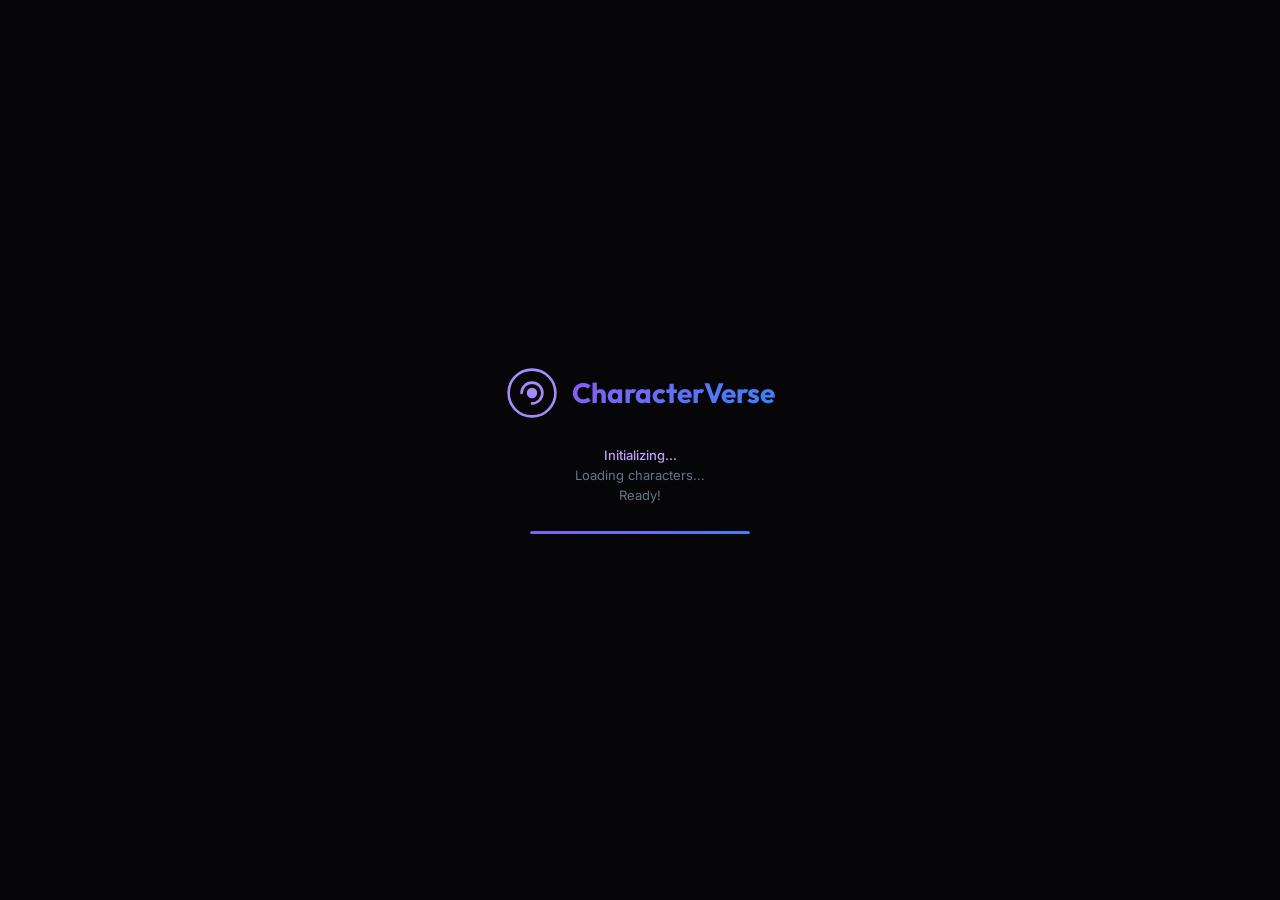
==== commit 2df3deca: "Add files via upload" ====
--- a/index.html
+++ b/index.html
@@ -938,6 +938,19 @@
                 </div>
 
                 <div id="settings-privacy" class="settings-panel">
+
+                    <div class="setting-item">
+                        <div class="setting-info">
+                            <div class="setting-name">Backup & Restore</div>
+                            <div class="setting-desc">Export all CharacterVerse data or import a saved backup</div>
+                        </div>
+                        <div style="display:flex; gap:10px; flex-wrap:wrap; justify-content:flex-end;">
+                            <button class="btn-secondary sm" onclick="exportFullBackup()">Export Backup</button>
+                            <button class="btn-ghost sm" onclick="triggerBackupImport()">Import Backup</button>
+                            <input type="file" id="backup-file-input" accept=".json,application/json" class="hidden"
+                                onchange="handleBackupImport(event)" />
+                        </div>
+                    </div>
                     <div class="setting-item danger-zone">
                         <div class="setting-info">
                             <div class="setting-name">Clear All Chat History</div>
@@ -994,6 +1007,57 @@
             </svg>Delete</button>
     </div>
 
+    <!-- MESSAGE ACTIONS MENU -->
+    <div id="message-actions-menu" class="context-menu message-actions-menu hidden" onclick="event.stopPropagation()">
+        <button onclick="messageAction('copy')">
+            <svg viewBox="0 0 24 24" fill="none" stroke="currentColor" stroke-width="1.5">
+                <rect x="9" y="9" width="10" height="10" rx="2"></rect>
+                <path d="M5 15H4a2 2 0 0 1-2-2V5a2 2 0 0 1 2-2h8a2 2 0 0 1 2 2v1"></path>
+            </svg>
+            Copy
+        </button>
+        <button onclick="messageAction('delete')">
+            <svg viewBox="0 0 24 24" fill="none" stroke="currentColor" stroke-width="1.5">
+                <polyline points="3,6 5,6 21,6"></polyline>
+                <path d="M19 6v14a2 2 0 0 1-2 2H7a2 2 0 0 1-2-2V6m3 0V4a2 2 0 0 1 2-2h4a2 2 0 0 1 2 2v2"></path>
+            </svg>
+            Delete
+        </button>
+        <div class="context-divider"></div>
+        <button onclick="messageAction('branch')">
+            <svg viewBox="0 0 24 24" fill="none" stroke="currentColor" stroke-width="1.5">
+                <path d="M6 4v16"></path>
+                <path d="M6 12h7a4 4 0 0 1 4 4v4"></path>
+                <circle cx="6" cy="4" r="1.5" fill="currentColor" stroke="none"></circle>
+                <circle cx="6" cy="12" r="1.5" fill="currentColor" stroke="none"></circle>
+                <circle cx="17" cy="20" r="1.5" fill="currentColor" stroke="none"></circle>
+            </svg>
+            Branch chat
+        </button>
+    </div>
+
+    <!-- DELETE MESSAGE MODAL -->
+    <div id="message-delete-modal" class="modal-backdrop hidden message-delete-modal">
+        <div class="modal-container message-delete-container">
+            <div class="modal-header">
+                <h2>Delete Message</h2>
+                <button class="modal-close-btn" onclick="closeDeleteMessageModal()">
+                    <svg viewBox="0 0 24 24" fill="none" stroke="currentColor" stroke-width="2">
+                        <path d="M18 6L6 18M6 6l12 12" />
+                    </svg>
+                </button>
+            </div>
+            <div class="modal-body">
+                <p class="message-delete-helper">Choose whether to delete just the selected message pair or trim the conversation from this point onward.</p>
+                <div class="message-delete-preview" id="delete-message-preview"></div>
+            </div>
+            <div class="modal-footer message-delete-options">
+                <button class="btn-secondary" onclick="deleteSelectedMessage('single')">Delete this message only</button>
+                <button class="btn-danger" onclick="deleteSelectedMessage('fromHere')">Delete from here onward</button>
+            </div>
+        </div>
+    </div>
+
     <!-- TOAST CONTAINER -->
     <div id="toast-container" class="toast-container"></div>
 
--- a/style.css
+++ b/style.css
@@ -1,3380 +1,3490 @@
-/* ===== CSS VARIABLES & THEMES ===== */
-:root {
-    /* Default Dark (Deep Purple/Blue) */
-    --bg-base: #060609;
-    --bg-surface: rgba(12, 12, 18, 0.65);
-    --bg-elevated: rgba(20, 20, 30, 0.85);
-    --bg-card: rgba(26, 26, 38, 0.5);
-    --bg-card-hover: rgba(35, 35, 50, 0.65);
-    --bg-input: rgba(10, 10, 15, 0.6);
-    --bg-glass: rgba(255, 255, 255, 0.03);
-    --bg-glass-hover: rgba(255, 255, 255, 0.08);
-    --border-subtle: rgba(255, 255, 255, 0.04);
-    --border-default: rgba(255, 255, 255, 0.08);
-    --border-strong: rgba(255, 255, 255, 0.15);
-    --border-focus: rgba(139, 92, 246, 0.8);
-    --accent-primary: #9b6ff8;
-    --accent-light: #bba2fb;
-    --accent-blue: #70b0fc;
-    --accent-pink: #f689c1;
-    --accent-cyan: #38e0f5;
-    --accent-green: #4ade80;
-    --accent-amber: #fcd34d;
-    --accent-red: #fb923c;
-    --grad-main: linear-gradient(135deg, #8b5cf6 0%, #3b82f6 100%);
-    --grad-warm: linear-gradient(135deg, #a78bfa 0%, #f472b6 100%);
-    --text-primary: #f8fafc;
-    --text-secondary: #cbd5e1;
-    --text-muted: #64748b;
-    --shadow-color: rgba(0, 0, 0, 0.6);
-    --shadow-glow-color: rgba(139, 92, 246, 0.25);
-
-    --radius-sm: 8px;
-    --radius-md: 14px;
-    --radius-lg: 20px;
-    --radius-xl: 28px;
-    --radius-full: 9999px;
-    --shadow-sm: 0 2px 8px rgba(0, 0, 0, 0.4);
-    --shadow-md: 0 8px 32px var(--shadow-color);
-    --shadow-lg: 0 16px 48px var(--shadow-color);
-    --shadow-glow: 0 0 35px var(--shadow-glow-color);
-    --glass-edge: inset 0 1px 1px rgba(255, 255, 255, 0.1);
-    --transition: all 0.25s cubic-bezier(0.2, 0.8, 0.2, 1);
-    --transition-slow: all 0.5s cubic-bezier(0.2, 0.8, 0.2, 1);
-    --transition-bounce: all 0.4s cubic-bezier(0.34, 1.56, 0.64, 1);
-    --sidebar-width: 300px;
-    --topbar-height: 70px;
-    --font-body: 'Inter', system-ui, sans-serif;
-    --font-display: 'Outfit', system-ui, sans-serif;
-    --font-size-base: 15px;
-}
-
-[data-theme="midnight"] {
-    --bg-base: #020202;
-    --bg-surface: rgba(8, 8, 8, 0.65);
-    --bg-elevated: rgba(12, 12, 12, 0.85);
-    --bg-card: rgba(16, 16, 16, 0.5);
-    --bg-card-hover: rgba(24, 24, 24, 0.65);
-    --bg-input: rgba(6, 6, 6, 0.6);
-    --accent-primary: #3b82f6;
-    --accent-light: #60a5fa;
-    --grad-main: linear-gradient(135deg, #2563eb, #3b82f6);
-    --shadow-glow-color: rgba(59, 130, 246, 0.15);
-}
-
-[data-theme="aurora"] {
-    --bg-base: #02100f;
-    --bg-surface: rgba(4, 22, 21, 0.65);
-    --bg-elevated: rgba(7, 32, 30, 0.85);
-    --bg-card: rgba(10, 40, 38, 0.5);
-    --bg-card-hover: rgba(14, 52, 49, 0.65);
-    --bg-input: rgba(4, 22, 21, 0.6);
-    --accent-primary: #10b981;
-    --accent-light: #34d399;
-    --border-focus: rgba(16, 185, 129, 0.6);
-    --grad-main: linear-gradient(135deg, #059669, #10b981);
-    --shadow-glow-color: rgba(16, 185, 129, 0.15);
-    --text-primary: #e6fdf6;
-}
-
-[data-theme="cyberpunk"] {
-    --bg-base: #090a10;
-    --bg-surface: rgba(14, 15, 22, 0.65);
-    --bg-elevated: rgba(18, 20, 28, 0.85);
-    --bg-card: rgba(22, 24, 34, 0.5);
-    --bg-card-hover: rgba(28, 30, 42, 0.65);
-    --bg-input: rgba(11, 12, 18, 0.6);
-    --accent-primary: #fde047;
-    --accent-light: #fef08a;
-    --border-focus: rgba(253, 224, 71, 0.6);
-    --grad-main: linear-gradient(135deg, #facc15, #fb7185);
-    --shadow-glow-color: rgba(250, 204, 21, 0.15);
-    --text-primary: #fefce8;
-}
-
-[data-theme="crimson"] {
-    --bg-base: #110505;
-    --bg-surface: rgba(20, 8, 8, 0.65);
-    --bg-elevated: rgba(30, 12, 12, 0.85);
-    --bg-card: rgba(40, 16, 16, 0.5);
-    --bg-card-hover: rgba(50, 20, 20, 0.65);
-    --bg-input: rgba(15, 6, 6, 0.6);
-    --accent-primary: #ef4444;
-    --accent-light: #f87171;
-    --border-focus: rgba(239, 68, 68, 0.6);
-    --grad-main: linear-gradient(135deg, #b91c1c, #ef4444);
-    --shadow-glow-color: rgba(239, 68, 68, 0.15);
-    --text-primary: #fef2f2;
-}
-
-[data-theme="light"] {
-    --bg-base: #f1f5f9;
-    --bg-surface: rgba(255, 255, 255, 0.7);
-    --bg-elevated: rgba(255, 255, 255, 0.9);
-    --bg-card: rgba(255, 255, 255, 0.6);
-    --bg-card-hover: rgba(248, 250, 252, 0.8);
-    --bg-input: rgba(241, 245, 249, 0.6);
-    --bg-glass: rgba(255, 255, 255, 0.5);
-    --bg-glass-hover: rgba(255, 255, 255, 0.7);
-    --border-subtle: rgba(0, 0, 0, 0.04);
-    --border-default: rgba(0, 0, 0, 0.08);
-    --border-strong: rgba(0, 0, 0, 0.15);
-    --text-primary: #0f172a;
-    --text-secondary: #475569;
-    --text-muted: #94a3b8;
-    --shadow-color: rgba(0, 0, 0, 0.05);
-    --shadow-glow-color: rgba(139, 92, 246, 0.15);
-    --glass-edge: inset 0 1px 1px rgba(255, 255, 255, 0.8);
-}
-
-/* ===== RESET ===== */
-*,
-*::before,
-*::after {
-    box-sizing: border-box;
-    margin: 0;
-    padding: 0
-}
-
-html {
-    font-size: var(--font-size-base);
-    scroll-behavior: smooth
-}
-
-body {
-    font-family: var(--font-body);
-    background: var(--bg-base);
-    color: var(--text-primary);
-    min-height: 100vh;
-    overflow: hidden;
-    -webkit-font-smoothing: antialiased;
-    -moz-osx-font-smoothing: grayscale;
-    transition: background-color 0.4s ease, color 0.4s ease;
-}
-
-button {
-    cursor: pointer;
-    border: none;
-    background: none;
-    font-family: inherit;
-    color: inherit;
-    outline: none
-}
-
-input,
-textarea,
-select {
-    font-family: inherit;
-    font-size: inherit;
-    color-scheme: dark;
-    outline: none
-}
-
-[data-theme="light"] input,
-[data-theme="light"] textarea,
-[data-theme="light"] select {
-    color-scheme: light;
-}
-
-img {
-    max-width: 100%
-}
-
-::-webkit-scrollbar {
-    width: 4px;
-    height: 4px
-}
-
-::-webkit-scrollbar-track {
-    background: transparent
-}
-
-::-webkit-scrollbar-thumb {
-    background: rgba(255, 255, 255, 0.1);
-    border-radius: 99px
-}
-
-::-webkit-scrollbar-thumb:hover {
-    background: rgba(255, 255, 255, 0.2)
-}
-
-.hidden {
-    display: none !important
-}
-
-/* ===== LOADING ===== */
-.loading-screen {
-    position: fixed;
-    inset: 0;
-    background: var(--bg-base);
-    display: flex;
-    flex-direction: column;
-    align-items: center;
-    justify-content: center;
-    gap: 28px;
-    z-index: 9999
-}
-
-.loading-logo {
-    display: flex;
-    align-items: center;
-    gap: 14px
-}
-
-.loading-icon {
-    width: 52px;
-    height: 52px;
-    animation: spinPulse 2s ease-in-out infinite
-}
-
-.loading-icon svg {
-    width: 100%;
-    height: 100%
-}
-
-@keyframes spinPulse {
-
-    0%,
-    100% {
-        transform: scale(1) rotate(0deg);
-        filter: drop-shadow(0 0 10px var(--accent-primary));
-    }
-
-    50% {
-        transform: scale(1.15) rotate(180deg);
-        filter: drop-shadow(0 0 25px var(--accent-light));
-    }
-}
-
-.loading-brand {
-    font-family: var(--font-display);
-    font-size: 28px;
-    font-weight: 700;
-    background: var(--grad-main);
-    -webkit-background-clip: text;
-    -webkit-text-fill-color: transparent
-}
-
-.loading-steps {
-    display: flex;
-    flex-direction: column;
-    align-items: center;
-    gap: 4px
-}
-
-.loading-step {
-    font-size: 13px;
-    color: var(--text-muted);
-    transition: var(--transition)
-}
-
-.loading-step.active {
-    color: var(--accent-light);
-    font-weight: 500
-}
-
-.loading-bar-container {
-    width: 220px;
-    height: 3px;
-    background: var(--bg-card);
-    border-radius: 99px;
-    overflow: hidden
-}
-
-.loading-bar {
-    height: 100%;
-    background: var(--grad-main);
-    border-radius: 99px;
-    animation: loadProgress 1.8s ease forwards
-}
-
-@keyframes loadProgress {
-    0% {
-        width: 0;
-        filter: brightness(1)
-    }
-
-    50% {
-        filter: brightness(1.5)
-    }
-
-    100% {
-        width: 100%;
-        filter: brightness(1)
-    }
-}
-
-/* ===== APP ===== */
-.app {
-    display: flex;
-    width: 100vw;
-    height: 100vh;
-    overflow: hidden;
-    position: relative;
-    background-image:
-        radial-gradient(circle at 10% 20%, rgba(139, 92, 246, 0.03) 0%, transparent 40%),
-        radial-gradient(circle at 90% 80%, rgba(96, 165, 250, 0.03) 0%, transparent 40%);
-}
-
-/* ===== MODAL ===== */
-.modal-backdrop {
-    position: fixed;
-    inset: 0;
-    background: rgba(0, 0, 0, 0.6);
-    backdrop-filter: blur(24px);
-    -webkit-backdrop-filter: blur(24px);
-    display: flex;
-    align-items: center;
-    justify-content: center;
-    z-index: 1000;
-    padding: 16px;
-    animation: fadeIn 0.3s cubic-bezier(0.2, 0.8, 0.2, 1);
-}
-
-@keyframes fadeIn {
-    from {
-        opacity: 0
-    }
-
-    to {
-        opacity: 1
-    }
-}
-
-.modal-container {
-    background: var(--bg-elevated);
-    border: 1px solid var(--border-default);
-    border-radius: var(--radius-xl);
-    box-shadow: var(--glass-edge), var(--shadow-lg), var(--shadow-glow);
-    backdrop-filter: blur(40px);
-    -webkit-backdrop-filter: blur(40px);
-    width: 100%;
-    max-height: 92vh;
-    overflow-y: auto;
-    animation: slideUp 0.5s cubic-bezier(0.34, 1.56, 0.64, 1);
-}
-
-@keyframes slideUp {
-    from {
-        opacity: 0;
-        transform: translateY(40px) scale(0.95);
-    }
-
-    to {
-        opacity: 1;
-        transform: translateY(0) scale(1);
-    }
-}
-
-.modal-header {
-    padding: 28px 28px 0;
-    display: flex;
-    align-items: center;
-    justify-content: space-between;
-    text-align: left
-}
-
-.modal-header h2 {
-    font-family: var(--font-display);
-    font-size: 20px;
-    font-weight: 700
-}
-
-.modal-logo-row {
-    display: flex;
-    align-items: center;
-    justify-content: center;
-    gap: 10px;
-    font-family: var(--font-display);
-    font-size: 20px;
-    font-weight: 700;
-    width: 100%
-}
-
-.modal-logo-name {
-    background: var(--grad-main);
-    -webkit-background-clip: text;
-    -webkit-text-fill-color: transparent
-}
-
-.logo-icon-sm {
-    width: 30px;
-    height: 30px;
-    flex-shrink: 0
-}
-
-.logo-icon-sm svg {
-    width: 100%;
-    height: 100%
-}
-
-.modal-subtitle {
-    color: var(--text-secondary);
-    font-size: 14px;
-    line-height: 1.6;
-    text-align: center;
-    margin-top: 8px;
-    padding: 0 28px
-}
-
-.modal-body {
-    padding: 24px 28px;
-    display: flex;
-    flex-direction: column;
-    gap: 18px
-}
-
-.modal-footer {
-    padding: 0 28px 28px;
-    display: flex;
-    flex-direction: column;
-    align-items: center;
-    gap: 10px
-}
-
-.row-footer {
-    flex-direction: row !important;
-    justify-content: flex-end;
-    gap: 10px
-}
-
-.modal-close-btn {
-    width: 36px;
-    height: 36px;
-    border-radius: var(--radius-full);
-    display: flex;
-    align-items: center;
-    justify-content: center;
-    color: var(--text-muted);
-    transition: var(--transition-bounce);
-    flex-shrink: 0;
-    background: var(--bg-glass);
-    border: 1px solid transparent;
-}
-
-.modal-close-btn svg {
-    width: 18px;
-    height: 18px
-}
-
-.modal-close-btn:hover {
-    background: var(--bg-card-hover);
-    color: var(--text-primary);
-    border-color: var(--border-subtle);
-    transform: scale(1.1) rotate(90deg);
-}
-
-.api-modal-container {
-    max-width: 500px
-}
-
-.api-modal-container .modal-header {
-    padding: 28px 28px 0;
-    display: flex;
-    flex-direction: column;
-    align-items: center;
-    justify-content: center;
-    text-align: center
-}
-
-/* ===== FORMS ===== */
-.form-group {
-    display: flex;
-    flex-direction: column;
-    gap: 7px
-}
-
-.form-row {
-    display: grid;
-    grid-template-columns: 1fr 1fr;
-    gap: 14px
-}
-
-.form-label {
-    font-size: 12px;
-    font-weight: 600;
-    color: var(--text-secondary);
-    text-transform: uppercase;
-    letter-spacing: 0.06em;
-    display: flex;
-    align-items: center;
-    gap: 6px
-}
-
-.label-icon {
-    font-size: 14px
-}
-
-.label-badge {
-    font-size: 10px;
-    padding: 2px 7px;
-    background: rgba(139, 92, 246, 0.2);
-    color: var(--accent-light);
-    border-radius: 99px;
-    text-transform: uppercase
-}
-
-.label-optional {
-    font-size: 11px;
-    color: var(--text-muted);
-    font-weight: 400;
-    text-transform: none;
-    letter-spacing: 0
-}
-
-.input-wrapper {
-    display: flex;
-    flex-direction: column;
-    gap: 4px
-}
-
-.input-hint {
-    font-size: 12px;
-    color: var(--text-muted)
-}
-
-.form-input {
-    background: var(--bg-input);
-    border: 1px solid var(--border-default);
-    border-radius: var(--radius-md);
-    box-shadow: var(--glass-edge);
-    color: var(--text-primary);
-    padding: 14px 16px;
-    font-size: 14px;
-    width: 100%;
-    transition: var(--transition);
-    backdrop-filter: blur(10px);
-    -webkit-backdrop-filter: blur(10px);
-}
-
-.form-input:focus {
-    border-color: var(--accent-light);
-    box-shadow: 0 0 0 4px rgba(139, 92, 246, 0.2), var(--glass-edge);
-    background: rgba(139, 92, 246, 0.05);
-    transform: translateY(-1px);
-}
-
-[data-theme="light"] .form-input:focus {
-    box-shadow: 0 0 0 4px rgba(139, 92, 246, 0.2);
-}
-
-.form-input::placeholder {
-    color: var(--text-muted)
-}
-
-.form-input.sm {
-    padding: 8px 12px;
-    font-size: 13px
-}
-
-.form-textarea {
-    background: var(--bg-input);
-    border: 1px solid var(--border-default);
-    border-radius: var(--radius-md);
-    box-shadow: var(--glass-edge);
-    color: var(--text-primary);
-    padding: 14px 16px;
-    font-size: 14px;
-    line-height: 1.65;
-    resize: vertical;
-    min-height: 80px;
-    width: 100%;
-    transition: var(--transition);
-    backdrop-filter: blur(10px);
-    -webkit-backdrop-filter: blur(10px);
-}
-
-.form-textarea:focus {
-    border-color: var(--accent-light);
-    box-shadow: 0 0 0 4px rgba(139, 92, 246, 0.2), var(--glass-edge);
-    background: rgba(139, 92, 246, 0.05);
-}
-
-[data-theme="light"] .form-textarea:focus {
-    box-shadow: 0 0 0 4px rgba(139, 92, 246, 0.2);
-}
-
-.form-textarea::placeholder {
-    color: var(--text-muted)
-}
-
-.form-select {
-    background: var(--bg-input);
-    border: 1px solid var(--border-default);
-    border-radius: var(--radius-md);
-    color: var(--text-primary);
-    padding: 9px 12px;
-    font-size: 13px;
-    outline: none;
-    cursor: pointer;
-    transition: var(--transition);
-    -webkit-appearance: auto
-}
-
-.form-select:focus {
-    border-color: var(--accent-primary)
-}
-
-.form-select option {
-    background: var(--bg-elevated)
-}
-
-.password-field {
-    position: relative
-}
-
-.password-field .form-input {
-    padding-right: 44px
-}
-
-.toggle-visibility {
-    position: absolute;
-    right: 12px;
-    top: 50%;
-    transform: translateY(-50%);
-    color: var(--text-muted);
-    padding: 4px;
-    transition: var(--transition)
-}
-
-.toggle-visibility svg {
-    width: 18px;
-    height: 18px
-}
-
-.toggle-visibility:hover {
-    color: var(--text-secondary)
-}
-
-/* Quick Models */
-.quick-models {
-    display: flex;
-    align-items: center;
-    gap: 5px;
-    flex-wrap: wrap;
-    margin-top: 2px
-}
-
-.quick-label {
-    font-size: 11px;
-    color: var(--text-muted)
-}
-
-.model-pill {
-    font-size: 11px;
-    padding: 3px 9px;
-    background: var(--bg-glass);
-    border: 1px solid var(--border-subtle);
-    border-radius: 99px;
-    color: var(--text-secondary);
-    transition: var(--transition)
-}
-
-.model-pill:hover {
-    background: rgba(139, 92, 246, 0.15);
-    border-color: rgba(139, 92, 246, 0.4);
-    color: var(--accent-light)
-}
-
-/* Test Area */
-.modal-test-row {
-    display: flex;
-    align-items: center;
-    gap: 10px
-}
-
-.btn-test {
-    display: flex;
-    align-items: center;
-    gap: 8px;
-    padding: 10px 16px;
-    background: var(--bg-glass);
-    border: 1px solid var(--border-default);
-    border-radius: var(--radius-md);
-    color: var(--text-secondary);
-    font-size: 14px;
-    font-weight: 500;
-    transition: var(--transition)
-}
-
-.btn-test:hover {
-    background: var(--bg-glass-hover);
-    color: var(--text-primary)
-}
-
-.btn-test:disabled {
-    opacity: 0.5;
-    cursor: not-allowed
-}
-
-.btn-icon {
-    font-size: 16px
-}
-
-.test-status {
-    font-size: 13px;
-    font-weight: 500
-}
-
-.test-status.success {
-    color: var(--accent-green)
-}
-
-.test-status.error {
-    color: var(--accent-red)
-}
-
-.test-status.loading {
-    color: var(--accent-blue)
-}
-
-/* Buttons */
-.btn-primary {
-    display: flex;
-    align-items: center;
-    justify-content: center;
-    gap: 10px;
-    background: var(--grad-main);
-    color: #fff;
-    border: none;
-    border-radius: var(--radius-md);
-    padding: 14px 28px;
-    font-size: 15px;
-    font-weight: 600;
-    letter-spacing: 0.02em;
-    transition: var(--transition-bounce);
-    box-shadow: 0 8px 25px rgba(139, 92, 246, 0.4);
-    width: 100%;
-    position: relative;
-    overflow: hidden;
-}
-
-.btn-primary::after {
-    content: '';
-    position: absolute;
-    inset: 0;
-    background: linear-gradient(180deg, rgba(255, 255, 255, 0.2) 0%, transparent 100%);
-    opacity: 0;
-    transition: var(--transition);
-}
-
-.btn-primary:hover {
-    transform: translateY(-3px);
-    box-shadow: 0 12px 30px rgba(139, 92, 246, 0.6);
-}
-
-.btn-primary:hover::after {
-    opacity: 1;
-}
-
-.btn-primary:active {
-    transform: translateY(1px) scale(0.97);
-}
-
-.btn-primary svg {
-    width: 18px;
-    height: 18px;
-    flex-shrink: 0;
-    transition: var(--transition-bounce);
-}
-
-.btn-primary:hover svg {
-    transform: translateX(3px);
-}
-
-.btn-primary.large {
-    padding: 16px 36px;
-    font-size: 16px;
-    border-radius: var(--radius-lg);
-}
-
-.btn-primary.auto-width {
-    width: auto;
-}
-
-.btn-secondary {
-    display: flex;
-    align-items: center;
-    justify-content: center;
-    gap: 10px;
-    background: var(--bg-glass);
-    border: 1px solid var(--border-strong);
-    color: var(--text-primary);
-    border-radius: var(--radius-md);
-    padding: 14px 28px;
-    font-size: 15px;
-    font-weight: 500;
-    cursor: pointer;
-    transition: var(--transition-bounce);
-    backdrop-filter: blur(10px);
-    -webkit-backdrop-filter: blur(10px);
-}
-
-.btn-secondary:hover {
-    background: var(--bg-card-hover);
-    color: var(--text-primary);
-    border-color: var(--accent-light);
-    transform: translateY(-2px);
-    box-shadow: 0 8px 25px rgba(0, 0, 0, 0.2);
-}
-
-.btn-secondary:active {
-    transform: translateY(1px) scale(0.97);
-}
-
-.btn-secondary.large {
-    padding: 16px 36px;
-    font-size: 16px;
-    border-radius: var(--radius-lg);
-}
-
-.btn-ghost {
-    background: none;
-    border: 1px solid var(--border-default);
-    color: var(--text-secondary);
-    border-radius: var(--radius-md);
-    padding: 10px 18px;
-    font-size: 14px;
-    transition: var(--transition);
-    cursor: pointer;
-    display: flex;
-    align-items: center;
-    justify-content: center;
-    gap: 8px;
-}
-
-.btn-ghost svg {
-    width: 16px;
-    height: 16px;
-    flex-shrink: 0;
-}
-
-.btn-ghost:hover {
-    background: var(--bg-glass);
-    color: var(--text-primary)
-}
-
-.btn-ghost.sm {
-    padding: 6px 12px;
-    font-size: 12px
-}
-
-.btn-danger {
-    background: rgba(248, 113, 113, 0.12);
-    border: 1px solid rgba(248, 113, 113, 0.3);
-    color: var(--accent-red);
-    border-radius: var(--radius-md);
-    padding: 9px 16px;
-    font-size: 13px;
-    font-weight: 500;
-    transition: var(--transition);
-    cursor: pointer
-}
-
-.btn-danger:hover {
-    background: rgba(248, 113, 113, 0.22)
-}
-
-.btn-danger.sm {
-    padding: 6px 12px;
-    font-size: 12px
-}
-
-.gradient-text {
-    background: var(--grad-main);
-    -webkit-background-clip: text;
-    -webkit-text-fill-color: transparent
-}
-
-/* ===== SIDEBAR ===== */
-.sidebar {
-    width: var(--sidebar-width);
-    background: var(--bg-surface);
-    border-right: 1px solid var(--border-subtle);
-    display: flex;
-    flex-direction: column;
-    flex-shrink: 0;
-    height: 100vh;
-    overflow: hidden;
-    transition: var(--transition-slow);
-    position: relative;
-    z-index: 100;
-    backdrop-filter: blur(20px);
-    -webkit-backdrop-filter: blur(20px);
-}
-
-.sidebar.collapsed {
-    transform: translateX(-100%);
-    margin-left: calc(-1 * var(--sidebar-width))
-}
-
-.sidebar-header {
-    display: flex;
-    align-items: center;
-    justify-content: space-between;
-    padding: 16px 14px 12px;
-    border-bottom: 1px solid var(--border-subtle);
-    flex-shrink: 0
-}
-
-.brand {
-    display: flex;
-    align-items: center;
-    gap: 10px;
-    font-family: var(--font-display);
-    font-size: 17px;
-    font-weight: 700
-}
-
-.brand-icon {
-    width: 28px;
-    height: 28px;
-    flex-shrink: 0
-}
-
-.brand-icon svg {
-    width: 100%;
-    height: 100%
-}
-
-.brand-name {
-    background: var(--grad-main);
-    -webkit-background-clip: text;
-    -webkit-text-fill-color: transparent
-}
-
-.sidebar-toggle-btn {
-    width: 30px;
-    height: 30px;
-    display: flex;
-    align-items: center;
-    justify-content: center;
-    border-radius: var(--radius-sm);
-    color: var(--text-muted);
-    transition: var(--transition)
-}
-
-.sidebar-toggle-btn svg {
-    width: 16px;
-    height: 16px
-}
-
-.sidebar-toggle-btn:hover {
-    background: var(--bg-glass);
-    color: var(--text-primary)
-}
-
-/* User Profile Strip */
-.sidebar-user-profile {
-    display: flex;
-    align-items: center;
-    gap: 12px;
-    padding: 12px 14px;
-    margin: 12px 12px 0;
-    border-radius: var(--radius-lg);
-    background: rgba(139, 92, 246, 0.05);
-    border: 1px solid rgba(139, 92, 246, 0.1);
-    cursor: pointer;
-    transition: var(--transition-bounce);
-    flex-shrink: 0;
-    backdrop-filter: blur(10px);
-}
-
-.sidebar-user-profile:hover {
-    background: rgba(139, 92, 246, 0.15);
-    border-color: rgba(139, 92, 246, 0.3);
-    transform: translateY(-1px);
-    box-shadow: 0 4px 15px rgba(139, 92, 246, 0.1);
-}
-
-.sup-avatar {
-    width: 36px;
-    height: 36px;
-    border-radius: 50%;
-    background: var(--grad-main);
-    display: flex;
-    align-items: center;
-    justify-content: center;
-    font-size: 15px;
-    font-weight: 700;
-    color: #fff;
-    flex-shrink: 0;
-    overflow: hidden;
-    border: 2px solid rgba(139, 92, 246, 0.4)
-}
-
-.sup-avatar img {
-    width: 100%;
-    height: 100%;
-    object-fit: cover
-}
-
-.sup-info {
-    flex: 1;
-    min-width: 0
-}
-
-.sup-name {
-    font-size: 13px;
-    font-weight: 600;
-    white-space: nowrap;
-    overflow: hidden;
-    text-overflow: ellipsis
-}
-
-.sup-sub {
-    font-size: 11px;
-    color: var(--text-muted);
-    margin-top: 1px
-}
-
-.sup-edit-icon {
-    width: 14px;
-    height: 14px;
-    color: var(--text-muted);
-    flex-shrink: 0
-}
-
-/* Sidebar Actions */
-.sidebar-actions {
-    padding: 10px 10px 6px;
-    flex-shrink: 0;
-}
-
-.sidebar-actions-row {
-    display: flex;
-    gap: 6px;
-}
-
-.btn-create-character {
-    display: flex;
-    align-items: center;
-    justify-content: center;
-    gap: 8px;
-    flex: 1;
-    padding: 10px 16px;
-    background: var(--grad-main);
-    color: #fff;
-    border-radius: var(--radius-md);
-    font-size: 13px;
-    font-weight: 600;
-    transition: var(--transition);
-    box-shadow: 0 3px 12px rgba(139, 92, 246, 0.3)
-}
-
-.btn-create-character svg {
-    width: 14px;
-    height: 14px
-}
-
-.btn-create-character:hover {
-    transform: translateY(-1px);
-    box-shadow: 0 5px 18px rgba(139, 92, 246, 0.4)
-}
-
-.btn-import-character {
-    display: flex;
-    align-items: center;
-    justify-content: center;
-    gap: 6px;
-    flex: 1;
-    padding: 10px 12px;
-    background: var(--bg-glass);
-    border: 1px solid var(--border-default);
-    color: var(--text-secondary);
-    border-radius: var(--radius-md);
-    font-size: 13px;
-    font-weight: 600;
-    transition: var(--transition);
-}
-
-.btn-import-character svg {
-    width: 14px;
-    height: 14px;
-}
-
-.btn-import-character:hover {
-    background: var(--bg-glass-hover);
-    border-color: var(--accent-blue);
-    color: var(--accent-blue);
-    transform: translateY(-1px);
-    box-shadow: 0 4px 12px rgba(96, 165, 250, 0.15);
-}
-
-.sidebar-search {
-    padding: 6px 10px;
-    flex-shrink: 0
-}
-
-.search-input-wrap {
-    position: relative;
-    display: flex;
-    align-items: center
-}
-
-.search-icon {
-    position: absolute;
-    left: 10px;
-    width: 14px;
-    height: 14px;
-    color: var(--text-muted)
-}
-
-.search-input-wrap input {
-    background: var(--bg-input);
-    border: 1px solid var(--border-subtle);
-    border-radius: var(--radius-md);
-    color: var(--text-primary);
-    padding: 8px 10px 8px 32px;
-    font-size: 12px;
-    outline: none;
-    width: 100%;
-    transition: var(--transition)
-}
-
-.search-input-wrap input:focus {
-    border-color: var(--border-focus)
-}
-
-.search-input-wrap input::placeholder {
-    color: var(--text-muted)
-}
-
-.sidebar-sections-wrap {
-    flex: 1;
-    overflow-y: auto;
-    display: flex;
-    flex-direction: column
-}
-
-.sidebar-section {
-    padding: 0 10px 10px
-}
-
-.section-label {
-    font-size: 10px;
-    font-weight: 700;
-    text-transform: uppercase;
-    letter-spacing: 0.1em;
-    color: var(--text-muted);
-    padding: 10px 4px 6px
-}
-
-.characters-list {
-    display: flex;
-    flex-direction: column;
-    gap: 2px
-}
-
-.no-chars-msg {
-    text-align: center;
-    padding: 20px 12px;
-    color: var(--text-muted)
-}
-
-.no-chars-icon {
-    font-size: 26px;
-    margin-bottom: 8px
-}
-
-.no-chars-msg p {
-    font-size: 13px;
-    font-weight: 500;
-    color: var(--text-secondary)
-}
-
-.no-chars-msg span {
-    font-size: 12px
-}
-
-/* Char Card */
-.char-card {
-    display: flex;
-    align-items: center;
-    gap: 12px;
-    padding: 12px 14px;
-    border-radius: var(--radius-lg);
-    transition: var(--transition-bounce);
-    cursor: pointer;
-    border: 1px solid transparent;
-    position: relative;
-    margin: 2px 8px;
-}
-
-.char-card:hover {
-    background: var(--bg-glass-hover);
-    border-color: var(--border-subtle);
-    transform: translateY(-2px);
-    box-shadow: 0 4px 12px rgba(0, 0, 0, 0.1);
-}
-
-.char-card.active {
-    background: rgba(139, 92, 246, 0.12);
-    border-color: rgba(139, 92, 246, 0.3);
-    box-shadow: var(--glass-edge);
-}
-
-.char-card.active::before {
-    content: '';
-    position: absolute;
-    left: -8px;
-    top: 50%;
-    transform: translateY(-50%);
-    width: 4px;
-    height: 60%;
-    border-radius: 4px;
-    background: var(--accent-primary);
-    box-shadow: 0 0 10px var(--accent-primary);
-}
-
-.char-card:active {
-    transform: scale(0.97);
-}
-
-.char-avatar {
-    width: 42px;
-    height: 42px;
-    border-radius: 50%;
-    flex-shrink: 0;
-    overflow: hidden;
-    display: flex;
-    align-items: center;
-    justify-content: center;
-    font-size: 18px;
-    font-weight: 600;
-    background: var(--bg-card);
-    border: 1px solid var(--border-default);
-    box-shadow: 0 2px 8px rgba(0, 0, 0, 0.2);
-}
-
-.char-avatar img {
-    width: 100%;
-    height: 100%;
-    object-fit: cover
-}
-
-.char-card-info {
-    flex: 1;
-    min-width: 0
-}
-
-.char-card-name {
-    font-size: 13px;
-    font-weight: 600;
-    color: var(--text-primary);
-    white-space: nowrap;
-    overflow: hidden;
-    text-overflow: ellipsis
-}
-
-.char-card-desc {
-    font-size: 11px;
-    color: var(--text-muted);
-    white-space: nowrap;
-    overflow: hidden;
-    text-overflow: ellipsis;
-    margin-top: 2px
-}
-
-.char-card-menu {
-    width: 24px;
-    height: 24px;
-    border-radius: var(--radius-sm);
-    color: var(--text-muted);
-    display: flex;
-    align-items: center;
-    justify-content: center;
-    opacity: 0;
-    transition: var(--transition)
-}
-
-.char-card:hover .char-card-menu {
-    opacity: 1
-}
-
-.char-card-menu:hover {
-    background: var(--bg-glass-hover);
-    color: var(--text-primary)
-}
-
-.char-card-menu svg {
-    width: 13px;
-    height: 13px
-}
-
-.featured-badge {
-    font-size: 11px;
-    flex-shrink: 0
-}
-
-/* Sidebar Footer */
-.sidebar-footer {
-    border-top: 1px solid var(--border-subtle);
-    padding: 8px 10px;
-    display: flex;
-    flex-direction: column;
-    gap: 1px;
-    flex-shrink: 0
-}
-
-.footer-btn {
-    display: flex;
-    align-items: center;
-    gap: 9px;
-    padding: 8px 8px;
-    border-radius: var(--radius-md);
-    color: var(--text-muted);
-    font-size: 12px;
-    transition: var(--transition);
-    width: 100%;
-    text-align: left
-}
-
-.footer-btn svg {
-    width: 14px;
-    height: 14px;
-    flex-shrink: 0
-}
-
-.footer-btn:hover {
-    background: var(--bg-glass);
-    color: var(--text-primary)
-}
-
-/* ===== MAIN CONTENT ===== */
-.main-content {
-    flex: 1;
-    display: flex;
-    flex-direction: column;
-    height: 100vh;
-    overflow: hidden;
-    position: relative
-}
-
-/* Topbar */
-.topbar {
-    height: var(--topbar-height);
-    display: flex;
-    align-items: center;
-    justify-content: space-between;
-    padding: 0 20px;
-    border-bottom: 1px solid var(--border-subtle);
-    background: rgba(var(--bg-surface-rgb, 15, 15, 23), 0.7);
-    backdrop-filter: blur(20px);
-    -webkit-backdrop-filter: blur(20px);
-    flex-shrink: 0;
-    box-shadow: 0 1px 1px rgba(0, 0, 0, 0.05)
-}
-
-[data-theme="light"] .topbar {
-    background: rgba(255, 255, 255, 0.85);
-}
-
-.topbar-left {
-    display: flex;
-    align-items: center;
-    gap: 10px
-}
-
-.hamburger-btn {
-    width: 36px;
-    height: 36px;
-    display: flex;
-    flex-direction: column;
-    align-items: center;
-    justify-content: center;
-    gap: 5px;
-    border-radius: var(--radius-md);
-    transition: var(--transition)
-}
-
-.hamburger-btn span {
-    display: block;
-    width: 17px;
-    height: 1.5px;
-    background: var(--text-muted);
-    border-radius: 1px;
-    transition: var(--transition)
-}
-
-.hamburger-btn:hover {
-    background: var(--bg-glass)
-}
-
-.hamburger-btn:hover span {
-    background: var(--text-primary)
-}
-
-.topbar-char-info {
-    display: flex;
-    align-items: center;
-    gap: 10px
-}
-
-.topbar-char-avatar {
-    width: 30px;
-    height: 30px;
-    border-radius: 50%;
-    display: flex;
-    align-items: center;
-    justify-content: center;
-    font-size: 13px;
-    font-weight: 700;
-    background: var(--bg-card);
-    border: 1px solid var(--border-default);
-    overflow: hidden
-}
-
-.topbar-char-avatar img {
-    width: 100%;
-    height: 100%;
-    object-fit: cover
-}
-
-.topbar-char-name {
-    font-size: 15px;
-    font-weight: 600
-}
-
-.topbar-char-status {
-    font-size: 11px;
-    color: var(--accent-green);
-    display: flex;
-    align-items: center;
-    gap: 4px
-}
-
-.topbar-char-status::before {
-    content: "";
-    width: 5px;
-    height: 5px;
-    background: var(--accent-green);
-    border-radius: 50%;
-    display: inline-block
-}
-
-.topbar-right {
-    display: flex;
-    align-items: center;
-    gap: 4px
-}
-
-.topbar-model-badge {
-    font-size: 11px;
-    padding: 3px 9px;
-    background: rgba(96, 165, 250, 0.1);
-    border: 1px solid rgba(96, 165, 250, 0.2);
-    border-radius: 99px;
-    color: var(--accent-blue);
-    font-weight: 500;
-    margin-right: 4px
-}
-
-.topbar-btn {
-    width: 34px;
-    height: 34px;
-    border-radius: var(--radius-md);
-    display: flex;
-    align-items: center;
-    justify-content: center;
-    color: var(--text-muted);
-    transition: var(--transition)
-}
-
-.topbar-btn svg {
-    width: 17px;
-    height: 17px
-}
-
-.topbar-btn:hover {
-    background: var(--bg-glass);
-    color: var(--text-primary)
-}
-
-/* ===== WELCOME SCREEN ===== */
-.welcome-screen {
-    flex: 1;
-    display: flex;
-    align-items: center;
-    justify-content: center;
-    position: relative;
-    overflow: hidden;
-    padding: 40px
-}
-
-.welcome-content {
-    text-align: center;
-    max-width: 580px;
-    position: relative;
-    z-index: 2
-}
-
-.welcome-logo-wrap {
-    position: relative;
-    display: inline-block;
-    margin-bottom: 24px
-}
-
-.welcome-logo-glow {
-    position: absolute;
-    inset: -20px;
-    background: radial-gradient(circle, rgba(139, 92, 246, 0.3) 0%, transparent 70%);
-    border-radius: 50%;
-    animation: glowPulse 3s ease-in-out infinite
-}
-
-@keyframes glowPulse {
-
-    0%,
-    100% {
-        opacity: 0.5;
-        transform: scale(1)
-    }
-
-    50% {
-        opacity: 1;
-        transform: scale(1.1)
-    }
-}
-
-.welcome-logo-icon svg {
-    width: 88px;
-    height: 88px;
-    animation: floatIcon 4s ease-in-out infinite
-}
-
-@keyframes floatIcon {
-
-    0%,
-    100% {
-        transform: translateY(0)
-    }
-
-    50% {
-        transform: translateY(-10px)
-    }
-}
-
-.welcome-title {
-    font-family: var(--font-display);
-    font-size: 40px;
-    font-weight: 800;
-    line-height: 1.1;
-    margin-bottom: 14px;
-    letter-spacing: -0.02em
-}
-
-.welcome-subtitle {
-    font-size: 16px;
-    color: var(--text-secondary);
-    line-height: 1.65;
-    margin-bottom: 28px
-}
-
-.welcome-features {
-    display: flex;
-    align-items: center;
-    justify-content: center;
-    gap: 8px;
-    flex-wrap: wrap;
-    margin-bottom: 32px
-}
-
-.feature-pill {
-    display: flex;
-    align-items: center;
-    gap: 6px;
-    padding: 7px 13px;
-    border-radius: 99px;
-    background: var(--bg-card);
-    border: 1px solid var(--border-default);
-    font-size: 13px;
-    font-weight: 500;
-    color: var(--text-secondary)
-}
-
-.welcome-cta {
-    display: flex;
-    align-items: center;
-    justify-content: center;
-    gap: 12px;
-    flex-wrap: wrap
-}
-
-.welcome-cta .btn-primary,
-.welcome-cta .btn-secondary {
-    width: auto
-}
-
-.orb {
-    position: absolute;
-    border-radius: 50%;
-    filter: blur(80px);
-    pointer-events: none;
-    animation: orbFloat 8s ease-in-out infinite
-}
-
-.orb-1 {
-    width: 400px;
-    height: 400px;
-    background: rgba(139, 92, 246, 0.12);
-    top: -100px;
-    right: -100px;
-    animation-delay: 0s
-}
-
-.orb-2 {
-    width: 300px;
-    height: 300px;
-    background: rgba(96, 165, 250, 0.1);
-    bottom: -80px;
-    left: -60px;
-    animation-delay: -3s
-}
-
-.orb-3 {
-    width: 200px;
-    height: 200px;
-    background: rgba(244, 114, 182, 0.08);
-    top: 40%;
-    left: 50%;
-    animation-delay: -6s
-}
-
-@keyframes orbFloat {
-
-    0%,
-    100% {
-        transform: translate(0, 0) scale(1)
-    }
-
-    33% {
-        transform: translate(20px, -20px) scale(1.05)
-    }
-
-    66% {
-        transform: translate(-15px, 15px) scale(0.95)
-    }
-}
-
-/* ===== CHAT AREA ===== */
-.chat-area {
-    flex: 1;
-    overflow-y: auto;
-    padding: 16px 20px;
-    display: flex;
-    flex-direction: column
-}
-
-.chat-messages {
-    display: flex;
-    flex-direction: column;
-    gap: 4px;
-    padding-bottom: 8px
-}
-
-.message {
-    display: flex;
-    align-items: flex-end;
-    gap: 8px;
-    animation: msgIn 0.28s cubic-bezier(0.34, 1.56, 0.64, 1);
-    max-width: 78%
-}
-
-@keyframes msgIn {
-    from {
-        opacity: 0;
-        transform: translateY(10px) scale(0.97)
-    }
-}
-
-.message.user {
-    flex-direction: row-reverse;
-    align-self: flex-end
-}
-
-.message.assistant {
-    align-self: flex-start
-}
-
-.message.rtl-msg .message-bubble {
-    direction: rtl;
-    text-align: right
-}
-
-.message-avatar {
-    width: 34px;
-    height: 34px;
-    border-radius: 50%;
-    flex-shrink: 0;
-    display: flex;
-    align-items: center;
-    justify-content: center;
-    font-size: 14px;
-    font-weight: 700;
-    background: var(--bg-card);
-    border: 1px solid var(--border-default);
-    overflow: hidden
-}
-
-.message-avatar img {
-    width: 100%;
-    height: 100%;
-    object-fit: cover
-}
-
-.message.user .message-avatar {
-    background: var(--grad-main);
-    border: none;
-    font-size: 12px;
-    color: #fff
-}
-
-.message-body {
-    display: flex;
-    flex-direction: column;
-    gap: 3px;
-    min-width: 0
-}
-
-.message.user .message-body {
-    align-items: flex-end
-}
-
-.message-bubble {
-    padding: 14px 18px;
-    border-radius: var(--radius-xl);
-    font-size: 15px;
-    line-height: 1.65;
-    word-break: break-word;
-    position: relative;
-    box-shadow: 0 4px 15px var(--shadow-color);
-}
-
-.message.assistant .message-bubble {
-    background: var(--bg-card);
-    border: 1px solid var(--border-subtle);
-    border-bottom-left-radius: 6px;
-    color: var(--text-primary);
-    box-shadow: var(--glass-edge), 0 4px 15px rgba(0, 0, 0, 0.2);
-    backdrop-filter: blur(10px);
-    -webkit-backdrop-filter: blur(10px);
-}
-
-.message.user .message-bubble {
-    background: var(--grad-main);
-    border-bottom-right-radius: 6px;
-    color: #fff;
-    box-shadow: 0 4px 15px rgba(139, 92, 246, 0.3);
-}
-
-.message-bubble em {
-    color: rgba(160, 160, 180, 0.9);
-    font-style: italic;
-}
-
-.message.user .message-bubble em {
-    color: rgba(255, 255, 255, 0.7)
-}
-
-.message-time {
-    font-size: 10px;
-    color: var(--text-muted);
-    padding: 0 3px
-}
-
-.message-sender {
-    font-size: 11px;
-    font-weight: 600;
-    color: var(--accent-light);
-    padding: 0 3px
-}
-
-/* Typing Indicator */
-.typing-indicator {
-    display: flex;
-    align-items: center;
-    gap: 9px;
-    padding: 4px 0 8px;
-    animation: fadeIn 0.3s ease
-}
-
-.typing-avatar {
-    width: 34px;
-    height: 34px;
-    border-radius: 50%;
-    background: var(--bg-card);
-    border: 1px solid var(--border-default);
-    display: flex;
-    align-items: center;
-    justify-content: center;
-    font-size: 15px;
-    flex-shrink: 0;
-    overflow: hidden
-}
-
-.typing-bubble {
-    background: var(--bg-card);
-    border: 1px solid var(--border-subtle);
-    border-radius: 16px;
-    border-bottom-left-radius: 4px;
-    padding: 11px 16px;
-    display: flex;
-    align-items: center;
-    gap: 5px
-}
-
-.dot {
-    width: 7px;
-    height: 7px;
-    border-radius: 50%;
-    background: var(--text-muted);
-    animation: dotBounce 1.4s ease-in-out infinite
-}
-
-.dot:nth-child(2) {
-    animation-delay: 0.16s
-}
-
-.dot:nth-child(3) {
-    animation-delay: 0.32s
-}
-
-@keyframes dotBounce {
-
-    0%,
-    60%,
-    100% {
-        transform: translateY(0);
-        opacity: 0.5
-    }
-
-    30% {
-        transform: translateY(-6px);
-        opacity: 1
-    }
-}
-
-.typing-name {
-    font-size: 11px;
-    color: var(--text-muted)
-}
-
-/* ===== INPUT AREA ===== */
-.chat-input-area {
-    padding: 12px 20px 24px;
-    border-top: 1px solid var(--border-subtle);
-    background: rgba(var(--bg-surface-rgb, 15, 15, 23), 0.5);
-    backdrop-filter: blur(30px);
-    -webkit-backdrop-filter: blur(30px);
-    flex-shrink: 0;
-    position: relative;
-    z-index: 10;
-}
-
-[data-theme="light"] .chat-input-area {
-    background: rgba(255, 255, 255, 0.85);
-}
-
-.input-container {
-    display: flex;
-    align-items: flex-end;
-    gap: 8px;
-    background: var(--bg-card);
-    border: 1px solid var(--border-default);
-    border-radius: var(--radius-xl);
-    padding: 10px 14px;
-    transition: var(--transition);
-    box-shadow: var(--glass-edge), 0 4px 12px var(--shadow-color)
-}
-
-.input-container:focus-within {
-    border-color: var(--accent-primary);
-    box-shadow: 0 0 0 3px rgba(139, 92, 246, 0.12)
-}
-
-.input-extras {
-    display: flex;
-    align-items: center
-}
-
-.input-extra-btn {
-    width: 30px;
-    height: 30px;
-    border-radius: var(--radius-sm);
-    display: flex;
-    align-items: center;
-    justify-content: center;
-    color: var(--text-muted);
-    transition: var(--transition)
-}
-
-.input-extra-btn svg {
-    width: 16px;
-    height: 16px
-}
-
-.input-extra-btn:hover {
-    color: var(--accent-light);
-    background: var(--bg-glass)
-}
-
-.textarea-wrapper {
-    flex: 1
-}
-
-#chat-input {
-    width: 100%;
-    background: none;
-    border: none;
-    outline: none;
-    color: var(--text-primary);
-    font-size: 15px;
-    line-height: 1.55;
-    resize: none;
-    max-height: 160px;
-    overflow-y: auto
-}
-
-#chat-input::placeholder {
-    color: var(--text-muted)
-}
-
-.send-btn {
-    width: 38px;
-    height: 38px;
-    border-radius: var(--radius-full);
-    background: var(--grad-main);
-    color: #fff;
-    display: flex;
-    align-items: center;
-    justify-content: center;
-    flex-shrink: 0;
-    transition: var(--transition);
-    box-shadow: 0 2px 10px rgba(139, 92, 246, 0.4)
-}
-
-.send-btn svg {
-    width: 18px;
-    height: 18px;
-    margin-left: 2px
-}
-
-.send-btn:hover {
-    transform: translateY(-2px);
-    box-shadow: 0 5px 15px rgba(139, 92, 246, 0.5)
-}
-
-.send-btn:active {
-    transform: scale(0.94)
-}
-
-.input-footer {
-    display: flex;
-    align-items: center;
-    justify-content: space-between;
-    padding: 5px 2px 0;
-    font-size: 11px;
-    color: var(--text-muted)
-}
-
-.input-hint-text kbd {
-    font-family: var(--font-body);
-    font-size: 10px;
-    padding: 2px 5px;
-    background: var(--bg-glass);
-    border: 1px solid var(--border-subtle);
-    border-radius: 4px
-}
-
-/* ===== CHARACTER CREATION ===== */
-.character-modal-container {
-    max-width: 740px
-}
-
-.char-modal-header {
-    padding: 24px 28px 0 !important;
-    text-align: left !important
-}
-
-.char-modal-body {
-    display: flex;
-    gap: 24px;
-    padding: 20px 28px
-}
-
-.avatar-section {
-    flex-shrink: 0;
-    display: flex;
-    flex-direction: column;
-    align-items: center;
-    gap: 8px;
-    width: 130px
-}
-
-.avatar-upload-area {
-    width: 110px;
-    height: 110px;
-    border-radius: 50%;
-    background: var(--bg-input);
-    border: 2px dashed var(--border-default);
-    display: flex;
-    align-items: center;
-    justify-content: center;
-    cursor: pointer;
-    overflow: hidden;
-    transition: var(--transition)
-}
-
-.avatar-upload-area:hover {
-    border-color: var(--accent-primary);
-    background: rgba(139, 92, 246, 0.05)
-}
-
-.avatar-placeholder {
-    display: flex;
-    flex-direction: column;
-    align-items: center;
-    gap: 5px;
-    color: var(--text-muted);
-    font-size: 11px;
-    text-align: center;
-    padding: 10px
-}
-
-.avatar-placeholder svg {
-    width: 24px;
-    height: 24px
-}
-
-.avatar-preview-img {
-    width: 100%;
-    height: 100%;
-    object-fit: cover
-}
-
-.avatar-actions {
-    display: flex;
-    flex-direction: column;
-    gap: 4px;
-    width: 100%;
-    align-items: center
-}
-
-.emoji-panel {
-    background: var(--bg-elevated);
-    border: 1px solid var(--border-default);
-    border-radius: var(--radius-md);
-    padding: 8px;
-    width: 150px;
-    margin-top: 4px
-}
-
-.emoji-grid {
-    display: grid;
-    grid-template-columns: repeat(5, 1fr);
-    gap: 3px
-}
-
-.emoji-btn {
-    font-size: 20px;
-    padding: 4px;
-    border-radius: var(--radius-sm);
-    cursor: pointer;
-    transition: var(--transition);
-    text-align: center;
-    background: none;
-    border: none
-}
-
-.emoji-btn:hover {
-    background: var(--bg-glass);
-    transform: scale(1.2)
-}
-
-.char-form-fields {
-    flex: 1;
-    display: flex;
-    flex-direction: column;
-    gap: 14px;
-    overflow-y: auto;
-    max-height: 70vh
-}
-
-.system-prompt-toolbar {
-    display: flex;
-    gap: 5px;
-    flex-wrap: wrap;
-    margin-bottom: 5px
-}
-
-.prompt-helper-btn {
-    font-size: 11px;
-    padding: 4px 9px;
-    background: var(--bg-glass);
-    border: 1px solid var(--border-subtle);
-    border-radius: 99px;
-    color: var(--text-secondary);
-    transition: var(--transition);
-    cursor: pointer
-}
-
-.prompt-helper-btn:hover {
-    background: rgba(139, 92, 246, 0.15);
-    border-color: rgba(139, 92, 246, 0.4);
-    color: var(--accent-light)
-}
-
-.prompt-char-count {
-    font-size: 11px;
-    color: var(--text-muted);
-    text-align: right;
-    margin-top: 3px
-}
-
-.tooltip-btn {
-    width: 15px;
-    height: 15px;
-    border-radius: 50%;
-    background: var(--bg-glass);
-    border: 1px solid var(--border-subtle);
-    font-size: 10px;
-    color: var(--text-muted);
-    cursor: help;
-    display: inline-flex;
-    align-items: center;
-    justify-content: center;
-    margin-left: 4px;
-    vertical-align: middle
-}
-
-.advanced-section {
-    border-top: 1px solid var(--border-subtle);
-    padding-top: 12px
-}
-
-.advanced-toggle {
-    display: flex;
-    align-items: center;
-    gap: 7px;
-    color: var(--text-secondary);
-    font-size: 13px;
-    font-weight: 500;
-    transition: var(--transition);
-    cursor: pointer;
-    background: none;
-    border: none
-}
-
-.advanced-toggle svg {
-    width: 15px;
-    height: 15px;
-    transition: var(--transition)
-}
-
-.advanced-toggle.open svg {
-    transform: rotate(180deg)
-}
-
-.advanced-toggle:hover {
-    color: var(--text-primary)
-}
-
-.advanced-panel {
-    display: flex;
-    flex-direction: column;
-    gap: 14px;
-    margin-top: 12px
-}
-
-.slider-group {
-    display: flex;
-    flex-direction: column;
-    gap: 5px
-}
-
-.slider-labels {
-    display: flex;
-    align-items: center;
-    justify-content: space-between;
-    font-size: 11px;
-    color: var(--text-muted)
-}
-
-.slider-val {
-    font-weight: 600;
-    color: var(--accent-light);
-    min-width: 36px;
-    text-align: center;
-    font-size: 12px
-}
-
-.range-slider {
-    -webkit-appearance: none;
-    width: 100%;
-    height: 4px;
-    background: var(--bg-card);
-    border-radius: 99px;
-    outline: none;
-    cursor: pointer
-}
-
-.range-slider::-webkit-slider-thumb {
-    -webkit-appearance: none;
-    width: 15px;
-    height: 15px;
-    border-radius: 50%;
-    background: var(--grad-main);
-    cursor: pointer;
-    box-shadow: 0 2px 8px rgba(139, 92, 246, 0.5);
-    transition: transform 0.15s
-}
-
-.range-slider::-webkit-slider-thumb:hover {
-    transform: scale(1.2)
-}
-
-.slider-group.compact {
-    flex-direction: row;
-    align-items: center;
-    gap: 10px
-}
-
-.slider-group.compact .range-slider {
-    flex: 1
-}
-
-.style-chips {
-    display: flex;
-    gap: 7px;
-    flex-wrap: wrap
-}
-
-.style-chip input {
-    display: none
-}
-
-.style-chip span {
-    display: block;
-    padding: 7px 12px;
-    background: var(--bg-input);
-    border: 1px solid var(--border-default);
-    border-radius: var(--radius-md);
-    font-size: 12px;
-    color: var(--text-secondary);
-    cursor: pointer;
-    transition: var(--transition)
-}
-
-.style-chip input:checked+span {
-    background: rgba(139, 92, 246, 0.18);
-    border-color: rgba(139, 92, 246, 0.5);
-    color: var(--accent-light);
-    font-weight: 500
-}
-
-.style-chip span:hover {
-    border-color: var(--border-strong);
-    color: var(--text-primary)
-}
-
-.name-calling-toggle-section {
-    margin-top: 2px
-}
-
-.glass-setting {
-    display: flex;
-    align-items: center;
-    justify-content: space-between;
-    padding: 12px 14px;
-    border-radius: var(--radius-md);
-    background: rgba(139, 92, 246, 0.06);
-    border: 1px solid rgba(139, 92, 246, 0.15);
-    gap: 12px
-}
-
-.tags-input-wrap {
-    display: flex;
-    flex-direction: column;
-    gap: 7px
-}
-
-.tags-display {
-    display: flex;
-    gap: 5px;
-    flex-wrap: wrap
-}
-
-.tag-item {
-    display: flex;
-    align-items: center;
-    gap: 4px;
-    padding: 3px 9px;
-    background: rgba(139, 92, 246, 0.15);
-    border: 1px solid rgba(139, 92, 246, 0.3);
-    border-radius: 99px;
-    font-size: 11px;
-    color: var(--accent-light)
-}
-
-.tag-remove {
-    cursor: pointer;
-    opacity: 0.7;
-    transition: var(--transition);
-    font-size: 13px;
-    line-height: 1
-}
-
-.tag-remove:hover {
-    opacity: 1
-}
-
-.char-modal-footer {
-    display: flex;
-    align-items: center;
-    justify-content: flex-end;
-    gap: 8px;
-    padding: 14px 28px 24px
-}
-
-/* Toggle Switch */
-.toggle-switch-wrap {
-    display: flex;
-    align-items: center;
-    gap: 8px;
-    flex-shrink: 0
-}
-
-.toggle-checkbox {
-    display: none
-}
-
-.toggle-switch {
-    width: 42px;
-    height: 23px;
-    border-radius: 99px;
-    background: var(--bg-card);
-    border: 1px solid var(--border-default);
-    cursor: pointer;
-    position: relative;
-    transition: var(--transition);
-    flex-shrink: 0
-}
-
-.toggle-switch::after {
-    content: "";
-    position: absolute;
-    top: 3px;
-    left: 3px;
-    width: 15px;
-    height: 15px;
-    border-radius: 50%;
-    background: var(--text-muted);
-    transition: var(--transition)
-}
-
-.toggle-checkbox:checked+.toggle-switch {
-    background: rgba(139, 92, 246, 0.28);
-    border-color: rgba(139, 92, 246, 0.55)
-}
-
-.toggle-checkbox:checked+.toggle-switch::after {
-    transform: translateX(19px);
-    background: var(--accent-light)
-}
-
-.toggle-label {
-    font-size: 13px;
-    color: var(--text-secondary)
-}
-
-.toggle-row {
-    display: flex;
-    gap: 16px;
-    flex-wrap: wrap
-}
-
-/* ===== SETTINGS ===== */
-.settings-modal-container {
-    max-width: 540px
-}
-
-.settings-tabs {
-    display: flex;
-    gap: 3px;
-    border-bottom: 1px solid var(--border-subtle);
-    margin-bottom: 18px
-}
-
-.settings-tab {
-    padding: 9px 14px;
-    font-size: 13px;
-    font-weight: 500;
-    color: var(--text-muted);
-    border-bottom: 2px solid transparent;
-    transition: var(--transition);
-    margin-bottom: -1px;
-    cursor: pointer;
-    background: none;
-    border-top: none;
-    border-left: none;
-    border-right: none
-}
-
-.settings-tab:hover {
-    color: var(--text-primary)
-}
-
-.settings-tab.active {
-    color: var(--accent-light);
-    border-bottom-color: var(--accent-primary)
-}
-
-.settings-panel {
-    display: none;
-    flex-direction: column;
-    gap: 6px
-}
-
-.settings-panel.active {
-    display: flex
-}
-
-.setting-item {
-    display: flex;
-    align-items: center;
-    justify-content: space-between;
-    padding: 12px 14px;
-    border-radius: var(--radius-md);
-    background: var(--bg-glass);
-    gap: 14px
-}
-
-.setting-item.danger-zone {
-    background: rgba(248, 113, 113, 0.05);
-    border: 1px solid rgba(248, 113, 113, 0.1)
-}
-
-.setting-info {
-    display: flex;
-    flex-direction: column;
-    gap: 2px;
-    flex: 1
-}
-
-.setting-name {
-    font-size: 13px;
-    font-weight: 500
-}
-
-.setting-desc {
-    font-size: 11px;
-    color: var(--text-muted)
-}
-
-.theme-options,
-.style-options,
-.dir-options {
-    display: flex;
-    gap: 5px
-}
-
-.theme-btn,
-.style-opt,
-.dir-btn {
-    padding: 6px 12px;
-    border-radius: var(--radius-md);
-    font-size: 12px;
-    background: var(--bg-input);
-    border: 1px solid var(--border-default);
-    color: var(--text-secondary);
-    transition: var(--transition);
-    cursor: pointer
-}
-
-.theme-btn.active,
-.style-opt.active,
-.dir-btn.active {
-    background: rgba(139, 92, 246, 0.2);
-    border-color: rgba(139, 92, 246, 0.5);
-    color: var(--accent-light);
-    font-weight: 500
-}
-
-.theme-btn:hover,
-.style-opt:hover,
-.dir-btn:hover {
-    border-color: var(--border-strong);
-    color: var(--text-primary)
-}
-
-/* ===== PROFILE MODAL ===== */
-.profile-modal-container {
-    max-width: 480px
-}
-
-.profile-avatar-section {
-    display: flex;
-    justify-content: center;
-    margin-bottom: 4px
-}
-
-.profile-avatar-ring {
-    width: 90px;
-    height: 90px;
-    border-radius: 50%;
-    position: relative;
-    cursor: pointer;
-    flex-shrink: 0
-}
-
-.profile-avatar-display {
-    width: 100px;
-    height: 100px;
-    border-radius: 50%;
-    background: var(--grad-main);
-    display: flex;
-    align-items: center;
-    justify-content: center;
-    border: 3px solid rgba(139, 92, 246, 0.4);
-    overflow: hidden;
-    transition: var(--transition);
-    box-shadow: 0 5px 20px var(--shadow-glow-color)
-}
-
-.profile-avatar-display:hover {
-    border-color: var(--accent-primary);
-    transform: scale(1.05)
-}
-
-.profile-avatar-display svg {
-    width: 36px;
-    height: 36px;
-    color: rgba(255, 255, 255, 0.6)
-}
-
-.profile-avatar-display img {
-    width: 100%;
-    height: 100%;
-    object-fit: cover
-}
-
-.profile-avatar-edit-badge {
-    position: absolute;
-    bottom: 0;
-    right: 0;
-    width: 26px;
-    height: 26px;
-    border-radius: 50%;
-    background: var(--grad-main);
-    border: 2px solid var(--bg-elevated);
-    display: flex;
-    align-items: center;
-    justify-content: center
-}
-
-.profile-avatar-edit-badge svg {
-    width: 12px;
-    height: 12px;
-    color: #fff
-}
-
-.gender-selector {
-    display: flex;
-    gap: 6px
-}
-
-.gender-option input {
-    display: none
-}
-
-.gender-chip {
-    display: block;
-    padding: 7px 12px;
-    border-radius: var(--radius-md);
-    background: var(--bg-input);
-    border: 1px solid var(--border-default);
-    font-size: 12px;
-    color: var(--text-secondary);
-    cursor: pointer;
-    transition: var(--transition)
-}
-
-.gender-option input:checked+.gender-chip {
-    background: rgba(139, 92, 246, 0.18);
-    border-color: rgba(139, 92, 246, 0.5);
-    color: var(--accent-light);
-    font-weight: 500
-}
-
-.gender-chip:hover {
-    border-color: var(--border-strong);
-    color: var(--text-primary)
-}
-
-.profile-info-box {
-    display: flex;
-    align-items: flex-start;
-    gap: 10px;
-    padding: 12px 16px;
-    background: rgba(96, 165, 250, 0.07);
-    border: 1px solid rgba(96, 165, 250, 0.18);
-    border-radius: var(--radius-md);
-    font-size: 13px;
-    color: var(--text-secondary);
-    line-height: 1.5;
-    box-shadow: var(--glass-edge)
-}
-
-.profile-info-box svg {
-    width: 16px;
-    height: 16px;
-    color: var(--accent-blue);
-    flex-shrink: 0;
-    margin-top: 1px
-}
-
-/* ===== CONTEXT MENU ===== */
-.context-menu {
-    position: fixed;
-    z-index: 2000;
-    background: var(--bg-elevated);
-    border: 1px solid var(--border-default);
-    border-radius: var(--radius-lg);
-    overflow: hidden;
-    box-shadow: var(--shadow-lg);
-    min-width: 175px;
-    animation: fadeIn 0.15s ease
-}
-
-.context-menu button {
-    display: flex;
-    align-items: center;
-    gap: 9px;
-    width: 100%;
-    padding: 10px 14px;
-    font-size: 13px;
-    color: var(--text-secondary);
-    transition: var(--transition);
-    text-align: left;
-    background: none;
-    border: none;
-    cursor: pointer
-}
-
-.context-menu button svg {
-    width: 14px;
-    height: 14px;
-    flex-shrink: 0
-}
-
-.context-menu button:hover {
-    background: var(--bg-glass);
-    color: var(--text-primary)
-}
-
-.context-menu button.danger {
-    color: var(--accent-red)
-}
-
-.context-menu button.danger:hover {
-    background: rgba(248, 113, 113, 0.1)
-}
-
-.context-divider {
-    height: 1px;
-    background: var(--border-subtle);
-    margin: 3px 0
-}
-
-/* ===== TOAST ===== */
-.toast-container {
-    position: fixed;
-    bottom: 22px;
-    right: 22px;
-    display: flex;
-    flex-direction: column;
-    gap: 7px;
-    z-index: 3000;
-    pointer-events: none
-}
-
-.toast {
-    display: flex;
-    align-items: center;
-    gap: 9px;
-    padding: 11px 16px;
-    border-radius: var(--radius-md);
-    background: var(--bg-elevated);
-    border: 1px solid var(--border-default);
-    box-shadow: var(--shadow-lg);
-    font-size: 13px;
-    min-width: 240px;
-    max-width: 340px;
-    pointer-events: auto;
-    animation: toastIn 0.3s cubic-bezier(0.34, 1.56, 0.64, 1)
-}
-
-@keyframes toastIn {
-    from {
-        opacity: 0;
-        transform: translateX(24px) scale(0.92)
-    }
-}
-
-.toast.success {
-    border-left: 3px solid var(--accent-green)
-}
-
-.toast.error {
-    border-left: 3px solid var(--accent-red)
-}
-
-.toast.info {
-    border-left: 3px solid var(--accent-blue)
-}
-
-.toast-icon {
-    font-size: 16px;
-    flex-shrink: 0
-}
-
-.toast-msg {
-    flex: 1;
-    color: var(--text-primary)
-}
-
-.toast-fade-out {
-    animation: fadeOut 0.25s ease forwards
-}
-
-@keyframes fadeOut {
-    to {
-        opacity: 0;
-        transform: scale(0.9)
-    }
-}
-
-/* ===== MEMORY PANEL ===== */
-.memory-panel {
-    position: fixed;
-    right: 0;
-    top: var(--topbar-height);
-    width: 300px;
-    height: calc(100vh - var(--topbar-height));
-    background: var(--bg-surface);
-    border-left: 1px solid var(--border-subtle);
-    z-index: 200;
-    display: flex;
-    flex-direction: column;
-    animation: slideInRight 0.3s cubic-bezier(0.34, 1.56, 0.64, 1)
-}
-
-@keyframes slideInRight {
-    from {
-        transform: translateX(100%)
-    }
-}
-
-.memory-header {
-    display: flex;
-    align-items: center;
-    justify-content: space-between;
-    padding: 14px 18px;
-    border-bottom: 1px solid var(--border-subtle)
-}
-
-.memory-header h3 {
-    font-size: 14px;
-    font-weight: 600
-}
-
-.memory-header button {
-    color: var(--text-muted);
-    transition: var(--transition);
-    background: none;
-    border: none;
-    cursor: pointer
-}
-
-.memory-header button svg {
-    width: 16px;
-    height: 16px
-}
-
-.memory-header button:hover {
-    color: var(--text-primary)
-}
-
-.memory-body {
-    flex: 1;
-    overflow-y: auto;
-    padding: 14px 18px;
-    display: flex;
-    flex-direction: column;
-    gap: 14px
-}
-
-.memory-label {
-    font-size: 10px;
-    font-weight: 700;
-    text-transform: uppercase;
-    letter-spacing: 0.08em;
-    color: var(--text-muted);
-    margin-bottom: 6px
-}
-
-.memory-content {
-    background: var(--bg-glass);
-    border: 1px solid var(--border-subtle);
-    border-radius: var(--radius-md);
-    padding: 10px 12px;
-    font-size: 12px;
-    color: var(--text-secondary);
-    line-height: 1.6;
-    max-height: 130px;
-    overflow-y: auto;
-    white-space: pre-wrap
-}
-
-/* ===== EXPORT / IMPORT MODALS ===== */
-.export-modal-container {
-    max-width: 540px;
-}
-
-.import-modal-container {
-    max-width: 560px;
-}
-
-/* Export Character Card */
-.export-char-card {
-    display: flex;
-    align-items: center;
-    gap: 14px;
-    padding: 16px;
-    background: var(--bg-card);
-    border: 1px solid var(--border-default);
-    border-radius: var(--radius-lg);
-    box-shadow: var(--glass-edge);
-}
-
-.export-char-avatar {
-    width: 56px;
-    height: 56px;
-    border-radius: 50%;
-    flex-shrink: 0;
-    overflow: hidden;
-    display: flex;
-    align-items: center;
-    justify-content: center;
-    font-size: 26px;
-    font-weight: 600;
-    background: var(--bg-elevated);
-    border: 2px solid var(--border-default);
-    box-shadow: 0 4px 12px rgba(0, 0, 0, 0.3);
-}
-
-.export-char-avatar img {
-    width: 100%;
-    height: 100%;
-    object-fit: cover;
-}
-
-.export-char-details {
-    flex: 1;
-    min-width: 0;
-}
-
-.export-char-name {
-    font-size: 17px;
-    font-weight: 700;
-    font-family: var(--font-display);
-    margin-bottom: 2px;
-}
-
-.export-char-title {
-    font-size: 13px;
-    color: var(--text-secondary);
-    margin-bottom: 6px;
-}
-
-.export-char-tags {
-    display: flex;
-    gap: 4px;
-    flex-wrap: wrap;
-}
-
-.export-tag {
-    font-size: 10px;
-    padding: 2px 8px;
-    background: rgba(139, 92, 246, 0.12);
-    border: 1px solid rgba(139, 92, 246, 0.25);
-    border-radius: 99px;
-    color: var(--accent-light);
-    font-weight: 500;
-}
-
-/* Info Banners */
-.export-info-banner,
-.import-info-banner {
-    display: flex;
-    align-items: flex-start;
-    gap: 12px;
-    padding: 14px 16px;
-    border-radius: var(--radius-md);
-    font-size: 13px;
-    line-height: 1.55;
-    color: var(--text-secondary);
-    box-shadow: var(--glass-edge);
-}
-
-.export-info-banner {
-    background: rgba(139, 92, 246, 0.06);
-    border: 1px solid rgba(139, 92, 246, 0.15);
-}
-
-.import-info-banner {
-    background: rgba(96, 165, 250, 0.06);
-    border: 1px solid rgba(96, 165, 250, 0.15);
-}
-
-.export-info-banner svg,
-.import-info-banner svg {
-    width: 20px;
-    height: 20px;
-    flex-shrink: 0;
-    margin-top: 1px;
-    color: var(--accent-primary);
-}
-
-.import-info-banner svg {
-    color: var(--accent-blue);
-}
-
-.export-info-banner strong,
-.import-info-banner strong {
-    color: var(--text-primary);
-}
-
-/* Code Textareas */
-.export-code-textarea {
-    font-family: 'Courier New', 'Fira Code', monospace;
-    font-size: 12px;
-    line-height: 1.5;
-    word-break: break-all;
-    background: var(--bg-base) !important;
-    border: 1px solid var(--border-default);
-    cursor: pointer;
-    color: var(--accent-light);
-    letter-spacing: 0.02em;
-}
-
-.export-code-textarea:focus {
-    background: rgba(139, 92, 246, 0.03) !important;
-}
-
-.import-code-textarea {
-    font-family: 'Courier New', 'Fira Code', monospace;
-    font-size: 12px;
-    line-height: 1.5;
-    word-break: break-all;
-    background: var(--bg-base) !important;
-}
-
-.import-code-textarea:focus {
-    background: rgba(96, 165, 250, 0.03) !important;
-}
-
-/* Size Badge */
-.export-size-badge {
-    font-size: 10px;
-    padding: 2px 7px;
-    background: rgba(96, 165, 250, 0.15);
-    color: var(--accent-blue);
-    border-radius: 99px;
-    font-weight: 500;
-    margin-left: auto;
-}
-
-/* Action Rows */
-.export-actions,
-.import-actions {
-    display: flex;
-    gap: 8px;
-    flex-wrap: wrap;
-}
-
-.export-actions .btn-primary.copied {
-    background: linear-gradient(135deg, #059669, #10b981) !important;
-    box-shadow: 0 8px 25px rgba(16, 185, 129, 0.4) !important;
-}
-
-/* Import Error */
-.import-error {
-    padding: 12px 16px;
-    background: rgba(248, 113, 113, 0.08);
-    border: 1px solid rgba(248, 113, 113, 0.25);
-    border-radius: var(--radius-md);
-    color: var(--accent-red);
-    font-size: 13px;
-    font-weight: 500;
-    animation: shakeX 0.4s ease;
-}
-
-@keyframes shakeX {
-
-    0%,
-    100% {
-        transform: translateX(0);
-    }
-
-    20% {
-        transform: translateX(-8px);
-    }
-
-    40% {
-        transform: translateX(8px);
-    }
-
-    60% {
-        transform: translateX(-4px);
-    }
-
-    80% {
-        transform: translateX(4px);
-    }
-}
-
-/* Import Preview */
-.import-preview {
-    background: var(--bg-card);
-    border: 1px solid var(--border-default);
-    border-radius: var(--radius-lg);
-    overflow: hidden;
-    box-shadow: var(--glass-edge);
-    animation: slideUp 0.3s cubic-bezier(0.34, 1.56, 0.64, 1);
-}
-
-.import-preview-header {
-    padding: 12px 16px;
-    background: rgba(74, 222, 128, 0.08);
-    border-bottom: 1px solid rgba(74, 222, 128, 0.15);
-    font-size: 13px;
-    font-weight: 600;
-    color: var(--accent-green);
-}
-
-.import-preview-card {
-    display: flex;
-    align-items: center;
-    gap: 14px;
-    padding: 16px;
-}
-
-.import-preview-info {
-    flex: 1;
-    min-width: 0;
-}
-
-.import-preview-name {
-    font-size: 18px;
-    font-weight: 700;
-    font-family: var(--font-display);
-    margin-bottom: 2px;
-}
-
-.import-preview-title {
-    font-size: 13px;
-    color: var(--accent-light);
-    font-weight: 500;
-    margin-bottom: 2px;
-}
-
-.import-preview-desc {
-    font-size: 12px;
-    color: var(--text-muted);
-    margin-bottom: 6px;
-}
-
-.import-preview-details {
-    padding: 0 16px 16px;
-    display: flex;
-    flex-direction: column;
-    gap: 4px;
-}
-
-.import-detail-row {
-    display: flex;
-    align-items: center;
-    justify-content: space-between;
-    padding: 6px 10px;
-    background: var(--bg-glass);
-    border-radius: var(--radius-sm);
-    font-size: 12px;
-}
-
-.import-detail-row span:first-child {
-    color: var(--text-muted);
-}
-
-.import-detail-row span:last-child {
-    color: var(--text-primary);
-    font-weight: 500;
-}
-
-/* Import Confirm Button */
-.import-confirm-btn {
-    width: 100%;
-    margin-top: 4px;
-    font-size: 16px;
-    padding: 16px;
-    border-radius: var(--radius-lg);
-    animation: slideUp 0.3s cubic-bezier(0.34, 1.56, 0.64, 1);
-}
-
-/* Light theme overrides for export/import */
-[data-theme="light"] .export-code-textarea {
-    background: #f1f5f9 !important;
-    color: #6366f1;
-    border-color: #e2e8f0;
-}
-
-[data-theme="light"] .import-code-textarea {
-    background: #f1f5f9 !important;
-    color: #1e293b;
-}
-
-[data-theme="light"] .export-code-textarea:focus {
-    background: #eef2ff !important;
-}
-
-[data-theme="light"] .import-code-textarea:focus {
-    background: #eff6ff !important;
-}
-
-[data-theme="light"] .btn-import-character {
-    border-color: #e2e8f0;
-    background: #f8fafc;
-    color: #64748b;
-}
-
-[data-theme="light"] .btn-import-character:hover {
-    background: #f1f5f9;
-    border-color: #3b82f6;
-    color: #3b82f6;
-}
-
-[data-theme="light"] .export-char-card {
-    background: rgba(255, 255, 255, 0.8);
-}
-
-[data-theme="light"] .import-preview {
-    background: rgba(255, 255, 255, 0.8);
-}
-
-/* ===== RTL SUPPORT ===== */
-[dir="rtl"] .sidebar {
-    border-right: none;
-    border-left: 1px solid var(--border-subtle)
-}
-
-[dir="rtl"] .sidebar.collapsed {
-    transform: translateX(100%);
-    margin-left: 0;
-    margin-right: calc(-1 * var(--sidebar-width))
-}
-
-[dir="rtl"] .message.user {
-    flex-direction: row
-}
-
-[dir="rtl"] .message.user .message-body {
-    align-items: flex-start
-}
-
-[dir="rtl"] .message.user {
-    align-self: flex-start
-}
-
-[dir="rtl"] .message.assistant {
-    align-self: flex-end
-}
-
-[dir="rtl"] .message.user .message-bubble {
-    border-bottom-right-radius: 16px;
-    border-bottom-left-radius: 4px
-}
-
-[dir="rtl"] .message.assistant .message-bubble {
-    border-bottom-left-radius: 16px;
-    border-bottom-right-radius: 4px
-}
-
-[dir="rtl"] .memory-panel {
-    right: auto;
-    left: 0;
-    border-left: none;
-    border-right: 1px solid var(--border-subtle)
-}
-
-[dir="rtl"] .toast-container {
-    right: auto;
-    left: 22px
-}
-
-[dir="rtl"] .search-icon {
-    left: auto;
-    right: 10px
-}
-
-[dir="rtl"] .search-input-wrap input {
-    padding: 8px 32px 8px 10px
-}
-
-[dir="rtl"] .section-label {
-    text-align: right
-}
-
-[dir="rtl"] .footer-btn {
-    flex-direction: row-reverse
-}
-
-[dir="rtl"] .form-label {
-    flex-direction: row-reverse
-}
-
-[dir="rtl"] .topbar-left {
-    flex-direction: row-reverse
-}
-
-[dir="rtl"] .topbar-right {
-    flex-direction: row-reverse
-}
-
-[dir="rtl"] .input-footer {
-    flex-direction: row-reverse
-}
-
-/* Streaming Cursor */
-.streaming-cursor::after {
-    content: "▋";
-    color: var(--accent-light);
-    animation: cursorBlink 0.8s step-end infinite
-}
-
-@keyframes cursorBlink {
-
-    0%,
-    100% {
-        opacity: 1
-    }
-
-    50% {
-        opacity: 0
-    }
-}
-
-/* ===== RESPONSIVE ===== */
-@media (max-width: 768px) {
-    .sidebar {
-        position: fixed;
-        left: 0;
-        top: 0;
-        bottom: 0;
-        z-index: 300;
-        transform: translateX(-100%);
-        transition: transform 0.3s ease;
-        box-shadow: var(--shadow-lg)
-    }
-
-    .sidebar.mobile-open {
-        transform: translateX(0)
-    }
-
-    .sidebar-overlay {
-        position: fixed;
-        inset: 0;
-        background: rgba(0, 0, 0, 0.7);
-        z-index: 290;
-        backdrop-filter: blur(8px);
-        -webkit-backdrop-filter: blur(8px);
-        transition: opacity 0.3s ease;
-    }
-
-    .char-modal-body {
-        flex-direction: column
-    }
-
-    .avatar-section {
-        width: 100%;
-        flex-direction: row;
-        justify-content: flex-start;
-        align-items: flex-start
-    }
-
-    .welcome-title {
-        font-size: 28px
-    }
-
-    .form-row {
-        grid-template-columns: 1fr
-    }
-
-    .message {
-        max-width: 90%
-    }
-
-    .modal-container {
-        border-radius: var(--radius-lg)
-    }
-
-    .welcome-cta {
-        flex-direction: column
-    }
-
-    .welcome-cta .btn-primary,
-    .welcome-cta .btn-secondary {
-        width: 100%
-    }
-
-    .memory-panel {
-        width: 100%;
-        height: 60vh;
-        top: auto;
-        bottom: 0;
-        border-left: none;
-        border-top: 1px solid var(--border-subtle)
-    }
-
-    .chat-input-area {
-        padding: 10px 12px 20px;
-    }
-
-    .input-container {
-        border-radius: var(--radius-lg);
-        padding: 8px 10px;
-    }
-
-    /* Export/Import responsive */
-    .export-actions,
-    .import-actions {
-        flex-direction: column;
-    }
-
-    .export-actions .btn-primary,
-    .export-actions .btn-ghost,
-    .import-actions .btn-primary,
-    .import-actions .btn-ghost {
-        width: 100%;
-        justify-content: center;
-    }
-
-    .sidebar-actions-row {
-        flex-direction: column;
-    }
-
-    .import-preview-card {
-        flex-direction: column;
-        text-align: center;
-    }
+/* ===== CSS VARIABLES & THEMES ===== */
+:root {
+    /* Default Dark (Deep Purple/Blue) */
+    --bg-base: #060609;
+    --bg-surface: rgba(12, 12, 18, 0.65);
+    --bg-elevated: rgba(20, 20, 30, 0.85);
+    --bg-card: rgba(26, 26, 38, 0.5);
+    --bg-card-hover: rgba(35, 35, 50, 0.65);
+    --bg-input: rgba(10, 10, 15, 0.6);
+    --bg-glass: rgba(255, 255, 255, 0.03);
+    --bg-glass-hover: rgba(255, 255, 255, 0.08);
+    --border-subtle: rgba(255, 255, 255, 0.04);
+    --border-default: rgba(255, 255, 255, 0.08);
+    --border-strong: rgba(255, 255, 255, 0.15);
+    --border-focus: rgba(139, 92, 246, 0.8);
+    --accent-primary: #9b6ff8;
+    --accent-light: #bba2fb;
+    --accent-blue: #70b0fc;
+    --accent-pink: #f689c1;
+    --accent-cyan: #38e0f5;
+    --accent-green: #4ade80;
+    --accent-amber: #fcd34d;
+    --accent-red: #fb923c;
+    --grad-main: linear-gradient(135deg, #8b5cf6 0%, #3b82f6 100%);
+    --grad-warm: linear-gradient(135deg, #a78bfa 0%, #f472b6 100%);
+    --text-primary: #f8fafc;
+    --text-secondary: #cbd5e1;
+    --text-muted: #64748b;
+    --shadow-color: rgba(0, 0, 0, 0.6);
+    --shadow-glow-color: rgba(139, 92, 246, 0.25);
+
+    --radius-sm: 8px;
+    --radius-md: 14px;
+    --radius-lg: 20px;
+    --radius-xl: 28px;
+    --radius-full: 9999px;
+    --shadow-sm: 0 2px 8px rgba(0, 0, 0, 0.4);
+    --shadow-md: 0 8px 32px var(--shadow-color);
+    --shadow-lg: 0 16px 48px var(--shadow-color);
+    --shadow-glow: 0 0 35px var(--shadow-glow-color);
+    --glass-edge: inset 0 1px 1px rgba(255, 255, 255, 0.1);
+    --transition: all 0.25s cubic-bezier(0.2, 0.8, 0.2, 1);
+    --transition-slow: all 0.5s cubic-bezier(0.2, 0.8, 0.2, 1);
+    --transition-bounce: all 0.4s cubic-bezier(0.34, 1.56, 0.64, 1);
+    --sidebar-width: 300px;
+    --topbar-height: 70px;
+    --font-body: 'Inter', system-ui, sans-serif;
+    --font-display: 'Outfit', system-ui, sans-serif;
+    --font-size-base: 15px;
+}
+
+[data-theme="midnight"] {
+    --bg-base: #020202;
+    --bg-surface: rgba(8, 8, 8, 0.65);
+    --bg-elevated: rgba(12, 12, 12, 0.85);
+    --bg-card: rgba(16, 16, 16, 0.5);
+    --bg-card-hover: rgba(24, 24, 24, 0.65);
+    --bg-input: rgba(6, 6, 6, 0.6);
+    --accent-primary: #3b82f6;
+    --accent-light: #60a5fa;
+    --grad-main: linear-gradient(135deg, #2563eb, #3b82f6);
+    --shadow-glow-color: rgba(59, 130, 246, 0.15);
+}
+
+[data-theme="aurora"] {
+    --bg-base: #02100f;
+    --bg-surface: rgba(4, 22, 21, 0.65);
+    --bg-elevated: rgba(7, 32, 30, 0.85);
+    --bg-card: rgba(10, 40, 38, 0.5);
+    --bg-card-hover: rgba(14, 52, 49, 0.65);
+    --bg-input: rgba(4, 22, 21, 0.6);
+    --accent-primary: #10b981;
+    --accent-light: #34d399;
+    --border-focus: rgba(16, 185, 129, 0.6);
+    --grad-main: linear-gradient(135deg, #059669, #10b981);
+    --shadow-glow-color: rgba(16, 185, 129, 0.15);
+    --text-primary: #e6fdf6;
+}
+
+[data-theme="cyberpunk"] {
+    --bg-base: #090a10;
+    --bg-surface: rgba(14, 15, 22, 0.65);
+    --bg-elevated: rgba(18, 20, 28, 0.85);
+    --bg-card: rgba(22, 24, 34, 0.5);
+    --bg-card-hover: rgba(28, 30, 42, 0.65);
+    --bg-input: rgba(11, 12, 18, 0.6);
+    --accent-primary: #fde047;
+    --accent-light: #fef08a;
+    --border-focus: rgba(253, 224, 71, 0.6);
+    --grad-main: linear-gradient(135deg, #facc15, #fb7185);
+    --shadow-glow-color: rgba(250, 204, 21, 0.15);
+    --text-primary: #fefce8;
+}
+
+[data-theme="crimson"] {
+    --bg-base: #110505;
+    --bg-surface: rgba(20, 8, 8, 0.65);
+    --bg-elevated: rgba(30, 12, 12, 0.85);
+    --bg-card: rgba(40, 16, 16, 0.5);
+    --bg-card-hover: rgba(50, 20, 20, 0.65);
+    --bg-input: rgba(15, 6, 6, 0.6);
+    --accent-primary: #ef4444;
+    --accent-light: #f87171;
+    --border-focus: rgba(239, 68, 68, 0.6);
+    --grad-main: linear-gradient(135deg, #b91c1c, #ef4444);
+    --shadow-glow-color: rgba(239, 68, 68, 0.15);
+    --text-primary: #fef2f2;
+}
+
+[data-theme="light"] {
+    --bg-base: #f1f5f9;
+    --bg-surface: rgba(255, 255, 255, 0.7);
+    --bg-elevated: rgba(255, 255, 255, 0.9);
+    --bg-card: rgba(255, 255, 255, 0.6);
+    --bg-card-hover: rgba(248, 250, 252, 0.8);
+    --bg-input: rgba(241, 245, 249, 0.6);
+    --bg-glass: rgba(255, 255, 255, 0.5);
+    --bg-glass-hover: rgba(255, 255, 255, 0.7);
+    --border-subtle: rgba(0, 0, 0, 0.04);
+    --border-default: rgba(0, 0, 0, 0.08);
+    --border-strong: rgba(0, 0, 0, 0.15);
+    --text-primary: #0f172a;
+    --text-secondary: #475569;
+    --text-muted: #94a3b8;
+    --shadow-color: rgba(0, 0, 0, 0.05);
+    --shadow-glow-color: rgba(139, 92, 246, 0.15);
+    --glass-edge: inset 0 1px 1px rgba(255, 255, 255, 0.8);
+}
+
+/* ===== RESET ===== */
+*,
+*::before,
+*::after {
+    box-sizing: border-box;
+    margin: 0;
+    padding: 0
+}
+
+html {
+    font-size: var(--font-size-base);
+    scroll-behavior: smooth
+}
+
+body {
+    font-family: var(--font-body);
+    background: var(--bg-base);
+    color: var(--text-primary);
+    min-height: 100vh;
+    overflow: hidden;
+    -webkit-font-smoothing: antialiased;
+    -moz-osx-font-smoothing: grayscale;
+    transition: background-color 0.4s ease, color 0.4s ease;
+}
+
+button {
+    cursor: pointer;
+    border: none;
+    background: none;
+    font-family: inherit;
+    color: inherit;
+    outline: none
+}
+
+input,
+textarea,
+select {
+    font-family: inherit;
+    font-size: inherit;
+    color-scheme: dark;
+    outline: none
+}
+
+[data-theme="light"] input,
+[data-theme="light"] textarea,
+[data-theme="light"] select {
+    color-scheme: light;
+}
+
+img {
+    max-width: 100%
+}
+
+::-webkit-scrollbar {
+    width: 4px;
+    height: 4px
+}
+
+::-webkit-scrollbar-track {
+    background: transparent
+}
+
+::-webkit-scrollbar-thumb {
+    background: rgba(255, 255, 255, 0.1);
+    border-radius: 99px
+}
+
+::-webkit-scrollbar-thumb:hover {
+    background: rgba(255, 255, 255, 0.2)
+}
+
+.hidden {
+    display: none !important
+}
+
+/* ===== LOADING ===== */
+.loading-screen {
+    position: fixed;
+    inset: 0;
+    background: var(--bg-base);
+    display: flex;
+    flex-direction: column;
+    align-items: center;
+    justify-content: center;
+    gap: 28px;
+    z-index: 9999
+}
+
+.loading-logo {
+    display: flex;
+    align-items: center;
+    gap: 14px
+}
+
+.loading-icon {
+    width: 52px;
+    height: 52px;
+    animation: spinPulse 2s ease-in-out infinite
+}
+
+.loading-icon svg {
+    width: 100%;
+    height: 100%
+}
+
+@keyframes spinPulse {
+
+    0%,
+    100% {
+        transform: scale(1) rotate(0deg);
+        filter: drop-shadow(0 0 10px var(--accent-primary));
+    }
+
+    50% {
+        transform: scale(1.15) rotate(180deg);
+        filter: drop-shadow(0 0 25px var(--accent-light));
+    }
+}
+
+.loading-brand {
+    font-family: var(--font-display);
+    font-size: 28px;
+    font-weight: 700;
+    background: var(--grad-main);
+    -webkit-background-clip: text;
+    -webkit-text-fill-color: transparent
+}
+
+.loading-steps {
+    display: flex;
+    flex-direction: column;
+    align-items: center;
+    gap: 4px
+}
+
+.loading-step {
+    font-size: 13px;
+    color: var(--text-muted);
+    transition: var(--transition)
+}
+
+.loading-step.active {
+    color: var(--accent-light);
+    font-weight: 500
+}
+
+.loading-bar-container {
+    width: 220px;
+    height: 3px;
+    background: var(--bg-card);
+    border-radius: 99px;
+    overflow: hidden
+}
+
+.loading-bar {
+    height: 100%;
+    background: var(--grad-main);
+    border-radius: 99px;
+    animation: loadProgress 1.8s ease forwards
+}
+
+@keyframes loadProgress {
+    0% {
+        width: 0;
+        filter: brightness(1)
+    }
+
+    50% {
+        filter: brightness(1.5)
+    }
+
+    100% {
+        width: 100%;
+        filter: brightness(1)
+    }
+}
+
+/* ===== APP ===== */
+.app {
+    display: flex;
+    width: 100vw;
+    height: 100vh;
+    overflow: hidden;
+    position: relative;
+    background-image:
+        radial-gradient(circle at 10% 20%, rgba(139, 92, 246, 0.03) 0%, transparent 40%),
+        radial-gradient(circle at 90% 80%, rgba(96, 165, 250, 0.03) 0%, transparent 40%);
+}
+
+/* ===== MODAL ===== */
+.modal-backdrop {
+    position: fixed;
+    inset: 0;
+    background: rgba(0, 0, 0, 0.6);
+    backdrop-filter: blur(24px);
+    -webkit-backdrop-filter: blur(24px);
+    display: flex;
+    align-items: center;
+    justify-content: center;
+    z-index: 1000;
+    padding: 16px;
+    animation: fadeIn 0.3s cubic-bezier(0.2, 0.8, 0.2, 1);
+}
+
+@keyframes fadeIn {
+    from {
+        opacity: 0
+    }
+
+    to {
+        opacity: 1
+    }
+}
+
+.modal-container {
+    background: var(--bg-elevated);
+    border: 1px solid var(--border-default);
+    border-radius: var(--radius-xl);
+    box-shadow: var(--glass-edge), var(--shadow-lg), var(--shadow-glow);
+    backdrop-filter: blur(40px);
+    -webkit-backdrop-filter: blur(40px);
+    width: 100%;
+    max-height: 92vh;
+    overflow-y: auto;
+    animation: slideUp 0.5s cubic-bezier(0.34, 1.56, 0.64, 1);
+}
+
+@keyframes slideUp {
+    from {
+        opacity: 0;
+        transform: translateY(40px) scale(0.95);
+    }
+
+    to {
+        opacity: 1;
+        transform: translateY(0) scale(1);
+    }
+}
+
+.modal-header {
+    padding: 28px 28px 0;
+    display: flex;
+    align-items: center;
+    justify-content: space-between;
+    text-align: left
+}
+
+.modal-header h2 {
+    font-family: var(--font-display);
+    font-size: 20px;
+    font-weight: 700
+}
+
+.modal-logo-row {
+    display: flex;
+    align-items: center;
+    justify-content: center;
+    gap: 10px;
+    font-family: var(--font-display);
+    font-size: 20px;
+    font-weight: 700;
+    width: 100%
+}
+
+.modal-logo-name {
+    background: var(--grad-main);
+    -webkit-background-clip: text;
+    -webkit-text-fill-color: transparent
+}
+
+.logo-icon-sm {
+    width: 30px;
+    height: 30px;
+    flex-shrink: 0
+}
+
+.logo-icon-sm svg {
+    width: 100%;
+    height: 100%
+}
+
+.modal-subtitle {
+    color: var(--text-secondary);
+    font-size: 14px;
+    line-height: 1.6;
+    text-align: center;
+    margin-top: 8px;
+    padding: 0 28px
+}
+
+.modal-body {
+    padding: 24px 28px;
+    display: flex;
+    flex-direction: column;
+    gap: 18px
+}
+
+.modal-footer {
+    padding: 0 28px 28px;
+    display: flex;
+    flex-direction: column;
+    align-items: center;
+    gap: 10px
+}
+
+.row-footer {
+    flex-direction: row !important;
+    justify-content: flex-end;
+    gap: 10px
+}
+
+.modal-close-btn {
+    width: 36px;
+    height: 36px;
+    border-radius: var(--radius-full);
+    display: flex;
+    align-items: center;
+    justify-content: center;
+    color: var(--text-muted);
+    transition: var(--transition-bounce);
+    flex-shrink: 0;
+    background: var(--bg-glass);
+    border: 1px solid transparent;
+}
+
+.modal-close-btn svg {
+    width: 18px;
+    height: 18px
+}
+
+.modal-close-btn:hover {
+    background: var(--bg-card-hover);
+    color: var(--text-primary);
+    border-color: var(--border-subtle);
+    transform: scale(1.1) rotate(90deg);
+}
+
+.api-modal-container {
+    max-width: 500px
+}
+
+.api-modal-container .modal-header {
+    padding: 28px 28px 0;
+    display: flex;
+    flex-direction: column;
+    align-items: center;
+    justify-content: center;
+    text-align: center
+}
+
+/* ===== FORMS ===== */
+.form-group {
+    display: flex;
+    flex-direction: column;
+    gap: 7px
+}
+
+.form-row {
+    display: grid;
+    grid-template-columns: 1fr 1fr;
+    gap: 14px
+}
+
+.form-label {
+    font-size: 12px;
+    font-weight: 600;
+    color: var(--text-secondary);
+    text-transform: uppercase;
+    letter-spacing: 0.06em;
+    display: flex;
+    align-items: center;
+    gap: 6px
+}
+
+.label-icon {
+    font-size: 14px
+}
+
+.label-badge {
+    font-size: 10px;
+    padding: 2px 7px;
+    background: rgba(139, 92, 246, 0.2);
+    color: var(--accent-light);
+    border-radius: 99px;
+    text-transform: uppercase
+}
+
+.label-optional {
+    font-size: 11px;
+    color: var(--text-muted);
+    font-weight: 400;
+    text-transform: none;
+    letter-spacing: 0
+}
+
+.input-wrapper {
+    display: flex;
+    flex-direction: column;
+    gap: 4px
+}
+
+.input-hint {
+    font-size: 12px;
+    color: var(--text-muted)
+}
+
+.form-input {
+    background: var(--bg-input);
+    border: 1px solid var(--border-default);
+    border-radius: var(--radius-md);
+    box-shadow: var(--glass-edge);
+    color: var(--text-primary);
+    padding: 14px 16px;
+    font-size: 14px;
+    width: 100%;
+    transition: var(--transition);
+    backdrop-filter: blur(10px);
+    -webkit-backdrop-filter: blur(10px);
+}
+
+.form-input:focus {
+    border-color: var(--accent-light);
+    box-shadow: 0 0 0 4px rgba(139, 92, 246, 0.2), var(--glass-edge);
+    background: rgba(139, 92, 246, 0.05);
+    transform: translateY(-1px);
+}
+
+[data-theme="light"] .form-input:focus {
+    box-shadow: 0 0 0 4px rgba(139, 92, 246, 0.2);
+}
+
+.form-input::placeholder {
+    color: var(--text-muted)
+}
+
+.form-input.sm {
+    padding: 8px 12px;
+    font-size: 13px
+}
+
+.form-textarea {
+    background: var(--bg-input);
+    border: 1px solid var(--border-default);
+    border-radius: var(--radius-md);
+    box-shadow: var(--glass-edge);
+    color: var(--text-primary);
+    padding: 14px 16px;
+    font-size: 14px;
+    line-height: 1.65;
+    resize: vertical;
+    min-height: 80px;
+    width: 100%;
+    transition: var(--transition);
+    backdrop-filter: blur(10px);
+    -webkit-backdrop-filter: blur(10px);
+}
+
+.form-textarea:focus {
+    border-color: var(--accent-light);
+    box-shadow: 0 0 0 4px rgba(139, 92, 246, 0.2), var(--glass-edge);
+    background: rgba(139, 92, 246, 0.05);
+}
+
+[data-theme="light"] .form-textarea:focus {
+    box-shadow: 0 0 0 4px rgba(139, 92, 246, 0.2);
+}
+
+.form-textarea::placeholder {
+    color: var(--text-muted)
+}
+
+.form-select {
+    background: var(--bg-input);
+    border: 1px solid var(--border-default);
+    border-radius: var(--radius-md);
+    color: var(--text-primary);
+    padding: 9px 12px;
+    font-size: 13px;
+    outline: none;
+    cursor: pointer;
+    transition: var(--transition);
+    -webkit-appearance: auto
+}
+
+.form-select:focus {
+    border-color: var(--accent-primary)
+}
+
+.form-select option {
+    background: var(--bg-elevated)
+}
+
+.password-field {
+    position: relative
+}
+
+.password-field .form-input {
+    padding-right: 44px
+}
+
+.toggle-visibility {
+    position: absolute;
+    right: 12px;
+    top: 50%;
+    transform: translateY(-50%);
+    color: var(--text-muted);
+    padding: 4px;
+    transition: var(--transition)
+}
+
+.toggle-visibility svg {
+    width: 18px;
+    height: 18px
+}
+
+.toggle-visibility:hover {
+    color: var(--text-secondary)
+}
+
+/* Quick Models */
+.quick-models {
+    display: flex;
+    align-items: center;
+    gap: 5px;
+    flex-wrap: wrap;
+    margin-top: 2px
+}
+
+.quick-label {
+    font-size: 11px;
+    color: var(--text-muted)
+}
+
+.model-pill {
+    font-size: 11px;
+    padding: 3px 9px;
+    background: var(--bg-glass);
+    border: 1px solid var(--border-subtle);
+    border-radius: 99px;
+    color: var(--text-secondary);
+    transition: var(--transition)
+}
+
+.model-pill:hover {
+    background: rgba(139, 92, 246, 0.15);
+    border-color: rgba(139, 92, 246, 0.4);
+    color: var(--accent-light)
+}
+
+/* Test Area */
+.modal-test-row {
+    display: flex;
+    align-items: center;
+    gap: 10px
+}
+
+.btn-test {
+    display: flex;
+    align-items: center;
+    gap: 8px;
+    padding: 10px 16px;
+    background: var(--bg-glass);
+    border: 1px solid var(--border-default);
+    border-radius: var(--radius-md);
+    color: var(--text-secondary);
+    font-size: 14px;
+    font-weight: 500;
+    transition: var(--transition)
+}
+
+.btn-test:hover {
+    background: var(--bg-glass-hover);
+    color: var(--text-primary)
+}
+
+.btn-test:disabled {
+    opacity: 0.5;
+    cursor: not-allowed
+}
+
+.btn-icon {
+    font-size: 16px
+}
+
+.test-status {
+    font-size: 13px;
+    font-weight: 500
+}
+
+.test-status.success {
+    color: var(--accent-green)
+}
+
+.test-status.error {
+    color: var(--accent-red)
+}
+
+.test-status.loading {
+    color: var(--accent-blue)
+}
+
+/* Buttons */
+.btn-primary {
+    display: flex;
+    align-items: center;
+    justify-content: center;
+    gap: 10px;
+    background: var(--grad-main);
+    color: #fff;
+    border: none;
+    border-radius: var(--radius-md);
+    padding: 14px 28px;
+    font-size: 15px;
+    font-weight: 600;
+    letter-spacing: 0.02em;
+    transition: var(--transition-bounce);
+    box-shadow: 0 8px 25px rgba(139, 92, 246, 0.4);
+    width: 100%;
+    position: relative;
+    overflow: hidden;
+}
+
+.btn-primary::after {
+    content: '';
+    position: absolute;
+    inset: 0;
+    background: linear-gradient(180deg, rgba(255, 255, 255, 0.2) 0%, transparent 100%);
+    opacity: 0;
+    transition: var(--transition);
+}
+
+.btn-primary:hover {
+    transform: translateY(-3px);
+    box-shadow: 0 12px 30px rgba(139, 92, 246, 0.6);
+}
+
+.btn-primary:hover::after {
+    opacity: 1;
+}
+
+.btn-primary:active {
+    transform: translateY(1px) scale(0.97);
+}
+
+.btn-primary svg {
+    width: 18px;
+    height: 18px;
+    flex-shrink: 0;
+    transition: var(--transition-bounce);
+}
+
+.btn-primary:hover svg {
+    transform: translateX(3px);
+}
+
+.btn-primary.large {
+    padding: 16px 36px;
+    font-size: 16px;
+    border-radius: var(--radius-lg);
+}
+
+.btn-primary.auto-width {
+    width: auto;
+}
+
+.btn-secondary {
+    display: flex;
+    align-items: center;
+    justify-content: center;
+    gap: 10px;
+    background: var(--bg-glass);
+    border: 1px solid var(--border-strong);
+    color: var(--text-primary);
+    border-radius: var(--radius-md);
+    padding: 14px 28px;
+    font-size: 15px;
+    font-weight: 500;
+    cursor: pointer;
+    transition: var(--transition-bounce);
+    backdrop-filter: blur(10px);
+    -webkit-backdrop-filter: blur(10px);
+}
+
+.btn-secondary:hover {
+    background: var(--bg-card-hover);
+    color: var(--text-primary);
+    border-color: var(--accent-light);
+    transform: translateY(-2px);
+    box-shadow: 0 8px 25px rgba(0, 0, 0, 0.2);
+}
+
+.btn-secondary:active {
+    transform: translateY(1px) scale(0.97);
+}
+
+.btn-secondary.large {
+    padding: 16px 36px;
+    font-size: 16px;
+    border-radius: var(--radius-lg);
+}
+
+.btn-ghost {
+    background: none;
+    border: 1px solid var(--border-default);
+    color: var(--text-secondary);
+    border-radius: var(--radius-md);
+    padding: 10px 18px;
+    font-size: 14px;
+    transition: var(--transition);
+    cursor: pointer;
+    display: flex;
+    align-items: center;
+    justify-content: center;
+    gap: 8px;
+}
+
+.btn-ghost svg {
+    width: 16px;
+    height: 16px;
+    flex-shrink: 0;
+}
+
+.btn-ghost:hover {
+    background: var(--bg-glass);
+    color: var(--text-primary)
+}
+
+.btn-ghost.sm {
+    padding: 6px 12px;
+    font-size: 12px
+}
+
+.btn-danger {
+    background: rgba(248, 113, 113, 0.12);
+    border: 1px solid rgba(248, 113, 113, 0.3);
+    color: var(--accent-red);
+    border-radius: var(--radius-md);
+    padding: 9px 16px;
+    font-size: 13px;
+    font-weight: 500;
+    transition: var(--transition);
+    cursor: pointer
+}
+
+.btn-danger:hover {
+    background: rgba(248, 113, 113, 0.22)
+}
+
+.btn-danger.sm {
+    padding: 6px 12px;
+    font-size: 12px
+}
+
+.gradient-text {
+    background: var(--grad-main);
+    -webkit-background-clip: text;
+    -webkit-text-fill-color: transparent
+}
+
+/* ===== SIDEBAR ===== */
+.sidebar {
+    width: var(--sidebar-width);
+    background: var(--bg-surface);
+    border-right: 1px solid var(--border-subtle);
+    display: flex;
+    flex-direction: column;
+    flex-shrink: 0;
+    height: 100vh;
+    overflow: hidden;
+    transition: var(--transition-slow);
+    position: relative;
+    z-index: 100;
+    backdrop-filter: blur(20px);
+    -webkit-backdrop-filter: blur(20px);
+}
+
+.sidebar.collapsed {
+    transform: translateX(-100%);
+    margin-left: calc(-1 * var(--sidebar-width))
+}
+
+.sidebar-header {
+    display: flex;
+    align-items: center;
+    justify-content: space-between;
+    padding: 16px 14px 12px;
+    border-bottom: 1px solid var(--border-subtle);
+    flex-shrink: 0
+}
+
+.brand {
+    display: flex;
+    align-items: center;
+    gap: 10px;
+    font-family: var(--font-display);
+    font-size: 17px;
+    font-weight: 700
+}
+
+.brand-icon {
+    width: 28px;
+    height: 28px;
+    flex-shrink: 0
+}
+
+.brand-icon svg {
+    width: 100%;
+    height: 100%
+}
+
+.brand-name {
+    background: var(--grad-main);
+    -webkit-background-clip: text;
+    -webkit-text-fill-color: transparent
+}
+
+.sidebar-toggle-btn {
+    width: 30px;
+    height: 30px;
+    display: flex;
+    align-items: center;
+    justify-content: center;
+    border-radius: var(--radius-sm);
+    color: var(--text-muted);
+    transition: var(--transition)
+}
+
+.sidebar-toggle-btn svg {
+    width: 16px;
+    height: 16px
+}
+
+.sidebar-toggle-btn:hover {
+    background: var(--bg-glass);
+    color: var(--text-primary)
+}
+
+/* User Profile Strip */
+.sidebar-user-profile {
+    display: flex;
+    align-items: center;
+    gap: 12px;
+    padding: 12px 14px;
+    margin: 12px 12px 0;
+    border-radius: var(--radius-lg);
+    background: rgba(139, 92, 246, 0.05);
+    border: 1px solid rgba(139, 92, 246, 0.1);
+    cursor: pointer;
+    transition: var(--transition-bounce);
+    flex-shrink: 0;
+    backdrop-filter: blur(10px);
+}
+
+.sidebar-user-profile:hover {
+    background: rgba(139, 92, 246, 0.15);
+    border-color: rgba(139, 92, 246, 0.3);
+    transform: translateY(-1px);
+    box-shadow: 0 4px 15px rgba(139, 92, 246, 0.1);
+}
+
+.sup-avatar {
+    width: 36px;
+    height: 36px;
+    border-radius: 50%;
+    background: var(--grad-main);
+    display: flex;
+    align-items: center;
+    justify-content: center;
+    font-size: 15px;
+    font-weight: 700;
+    color: #fff;
+    flex-shrink: 0;
+    overflow: hidden;
+    border: 2px solid rgba(139, 92, 246, 0.4)
+}
+
+.sup-avatar img {
+    width: 100%;
+    height: 100%;
+    object-fit: cover
+}
+
+.sup-info {
+    flex: 1;
+    min-width: 0
+}
+
+.sup-name {
+    font-size: 13px;
+    font-weight: 600;
+    white-space: nowrap;
+    overflow: hidden;
+    text-overflow: ellipsis
+}
+
+.sup-sub {
+    font-size: 11px;
+    color: var(--text-muted);
+    margin-top: 1px
+}
+
+.sup-edit-icon {
+    width: 14px;
+    height: 14px;
+    color: var(--text-muted);
+    flex-shrink: 0
+}
+
+/* Sidebar Actions */
+.sidebar-actions {
+    padding: 10px 10px 6px;
+    flex-shrink: 0;
+}
+
+.sidebar-actions-row {
+    display: flex;
+    gap: 6px;
+}
+
+.btn-create-character {
+    display: flex;
+    align-items: center;
+    justify-content: center;
+    gap: 8px;
+    flex: 1;
+    padding: 10px 16px;
+    background: var(--grad-main);
+    color: #fff;
+    border-radius: var(--radius-md);
+    font-size: 13px;
+    font-weight: 600;
+    transition: var(--transition);
+    box-shadow: 0 3px 12px rgba(139, 92, 246, 0.3)
+}
+
+.btn-create-character svg {
+    width: 14px;
+    height: 14px
+}
+
+.btn-create-character:hover {
+    transform: translateY(-1px);
+    box-shadow: 0 5px 18px rgba(139, 92, 246, 0.4)
+}
+
+.btn-import-character {
+    display: flex;
+    align-items: center;
+    justify-content: center;
+    gap: 6px;
+    flex: 1;
+    padding: 10px 12px;
+    background: var(--bg-glass);
+    border: 1px solid var(--border-default);
+    color: var(--text-secondary);
+    border-radius: var(--radius-md);
+    font-size: 13px;
+    font-weight: 600;
+    transition: var(--transition);
+}
+
+.btn-import-character svg {
+    width: 14px;
+    height: 14px;
+}
+
+.btn-import-character:hover {
+    background: var(--bg-glass-hover);
+    border-color: var(--accent-blue);
+    color: var(--accent-blue);
+    transform: translateY(-1px);
+    box-shadow: 0 4px 12px rgba(96, 165, 250, 0.15);
+}
+
+.sidebar-search {
+    padding: 6px 10px;
+    flex-shrink: 0
+}
+
+.search-input-wrap {
+    position: relative;
+    display: flex;
+    align-items: center
+}
+
+.search-icon {
+    position: absolute;
+    left: 10px;
+    width: 14px;
+    height: 14px;
+    color: var(--text-muted)
+}
+
+.search-input-wrap input {
+    background: var(--bg-input);
+    border: 1px solid var(--border-subtle);
+    border-radius: var(--radius-md);
+    color: var(--text-primary);
+    padding: 8px 10px 8px 32px;
+    font-size: 12px;
+    outline: none;
+    width: 100%;
+    transition: var(--transition)
+}
+
+.search-input-wrap input:focus {
+    border-color: var(--border-focus)
+}
+
+.search-input-wrap input::placeholder {
+    color: var(--text-muted)
+}
+
+.sidebar-sections-wrap {
+    flex: 1;
+    overflow-y: auto;
+    display: flex;
+    flex-direction: column
+}
+
+.sidebar-section {
+    padding: 0 10px 10px
+}
+
+.section-label {
+    font-size: 10px;
+    font-weight: 700;
+    text-transform: uppercase;
+    letter-spacing: 0.1em;
+    color: var(--text-muted);
+    padding: 10px 4px 6px
+}
+
+.characters-list {
+    display: flex;
+    flex-direction: column;
+    gap: 2px
+}
+
+.no-chars-msg {
+    text-align: center;
+    padding: 20px 12px;
+    color: var(--text-muted)
+}
+
+.no-chars-icon {
+    font-size: 26px;
+    margin-bottom: 8px
+}
+
+.no-chars-msg p {
+    font-size: 13px;
+    font-weight: 500;
+    color: var(--text-secondary)
+}
+
+.no-chars-msg span {
+    font-size: 12px
+}
+
+/* Char Card */
+.char-card {
+    display: flex;
+    align-items: center;
+    gap: 12px;
+    padding: 12px 14px;
+    border-radius: var(--radius-lg);
+    transition: var(--transition-bounce);
+    cursor: pointer;
+    border: 1px solid transparent;
+    position: relative;
+    margin: 2px 8px;
+}
+
+.char-card:hover {
+    background: var(--bg-glass-hover);
+    border-color: var(--border-subtle);
+    transform: translateY(-2px);
+    box-shadow: 0 4px 12px rgba(0, 0, 0, 0.1);
+}
+
+.char-card.active {
+    background: rgba(139, 92, 246, 0.12);
+    border-color: rgba(139, 92, 246, 0.3);
+    box-shadow: var(--glass-edge);
+}
+
+.char-card.active::before {
+    content: '';
+    position: absolute;
+    left: -8px;
+    top: 50%;
+    transform: translateY(-50%);
+    width: 4px;
+    height: 60%;
+    border-radius: 4px;
+    background: var(--accent-primary);
+    box-shadow: 0 0 10px var(--accent-primary);
+}
+
+.char-card:active {
+    transform: scale(0.97);
+}
+
+.char-avatar {
+    width: 42px;
+    height: 42px;
+    border-radius: 50%;
+    flex-shrink: 0;
+    overflow: hidden;
+    display: flex;
+    align-items: center;
+    justify-content: center;
+    font-size: 18px;
+    font-weight: 600;
+    background: var(--bg-card);
+    border: 1px solid var(--border-default);
+    box-shadow: 0 2px 8px rgba(0, 0, 0, 0.2);
+}
+
+.char-avatar img {
+    width: 100%;
+    height: 100%;
+    object-fit: cover
+}
+
+.char-card-info {
+    flex: 1;
+    min-width: 0
+}
+
+.char-card-name {
+    font-size: 13px;
+    font-weight: 600;
+    color: var(--text-primary);
+    white-space: nowrap;
+    overflow: hidden;
+    text-overflow: ellipsis
+}
+
+.char-card-desc {
+    font-size: 11px;
+    color: var(--text-muted);
+    white-space: nowrap;
+    overflow: hidden;
+    text-overflow: ellipsis;
+    margin-top: 2px
+}
+
+.char-card-menu {
+    width: 24px;
+    height: 24px;
+    border-radius: var(--radius-sm);
+    color: var(--text-muted);
+    display: flex;
+    align-items: center;
+    justify-content: center;
+    opacity: 0;
+    transition: var(--transition)
+}
+
+.char-card:hover .char-card-menu {
+    opacity: 1
+}
+
+.char-card-menu:hover {
+    background: var(--bg-glass-hover);
+    color: var(--text-primary)
+}
+
+.char-card-menu svg {
+    width: 13px;
+    height: 13px
+}
+
+.featured-badge {
+    font-size: 11px;
+    flex-shrink: 0
+}
+
+.branch-badge {
+    flex-shrink: 0;
+    font-size: 10px;
+    font-weight: 700;
+    letter-spacing: 0.04em;
+    text-transform: uppercase;
+    padding: 4px 8px;
+    border-radius: 999px;
+    background: rgba(139, 92, 246, 0.16);
+    color: var(--accent-light);
+    border: 1px solid rgba(139, 92, 246, 0.28);
+}
+
+/* Sidebar Footer */
+.sidebar-footer {
+    border-top: 1px solid var(--border-subtle);
+    padding: 8px 10px;
+    display: flex;
+    flex-direction: column;
+    gap: 1px;
+    flex-shrink: 0
+}
+
+.footer-btn {
+    display: flex;
+    align-items: center;
+    gap: 9px;
+    padding: 8px 8px;
+    border-radius: var(--radius-md);
+    color: var(--text-muted);
+    font-size: 12px;
+    transition: var(--transition);
+    width: 100%;
+    text-align: left
+}
+
+.footer-btn svg {
+    width: 14px;
+    height: 14px;
+    flex-shrink: 0
+}
+
+.footer-btn:hover {
+    background: var(--bg-glass);
+    color: var(--text-primary)
+}
+
+/* ===== MAIN CONTENT ===== */
+.main-content {
+    flex: 1;
+    display: flex;
+    flex-direction: column;
+    height: 100vh;
+    overflow: hidden;
+    position: relative
+}
+
+/* Topbar */
+.topbar {
+    height: var(--topbar-height);
+    display: flex;
+    align-items: center;
+    justify-content: space-between;
+    padding: 0 20px;
+    border-bottom: 1px solid var(--border-subtle);
+    background: rgba(var(--bg-surface-rgb, 15, 15, 23), 0.7);
+    backdrop-filter: blur(20px);
+    -webkit-backdrop-filter: blur(20px);
+    flex-shrink: 0;
+    box-shadow: 0 1px 1px rgba(0, 0, 0, 0.05)
+}
+
+[data-theme="light"] .topbar {
+    background: rgba(255, 255, 255, 0.85);
+}
+
+.topbar-left {
+    display: flex;
+    align-items: center;
+    gap: 10px
+}
+
+.hamburger-btn {
+    width: 36px;
+    height: 36px;
+    display: flex;
+    flex-direction: column;
+    align-items: center;
+    justify-content: center;
+    gap: 5px;
+    border-radius: var(--radius-md);
+    transition: var(--transition)
+}
+
+.hamburger-btn span {
+    display: block;
+    width: 17px;
+    height: 1.5px;
+    background: var(--text-muted);
+    border-radius: 1px;
+    transition: var(--transition)
+}
+
+.hamburger-btn:hover {
+    background: var(--bg-glass)
+}
+
+.hamburger-btn:hover span {
+    background: var(--text-primary)
+}
+
+.topbar-char-info {
+    display: flex;
+    align-items: center;
+    gap: 10px
+}
+
+.topbar-char-avatar {
+    width: 30px;
+    height: 30px;
+    border-radius: 50%;
+    display: flex;
+    align-items: center;
+    justify-content: center;
+    font-size: 13px;
+    font-weight: 700;
+    background: var(--bg-card);
+    border: 1px solid var(--border-default);
+    overflow: hidden
+}
+
+.topbar-char-avatar img {
+    width: 100%;
+    height: 100%;
+    object-fit: cover
+}
+
+.topbar-char-name {
+    font-size: 15px;
+    font-weight: 600
+}
+
+.topbar-char-status {
+    font-size: 11px;
+    color: var(--accent-green);
+    display: flex;
+    align-items: center;
+    gap: 4px
+}
+
+.topbar-char-status::before {
+    content: "";
+    width: 5px;
+    height: 5px;
+    background: var(--accent-green);
+    border-radius: 50%;
+    display: inline-block
+}
+
+.topbar-right {
+    display: flex;
+    align-items: center;
+    gap: 4px
+}
+
+.topbar-model-badge {
+    font-size: 11px;
+    padding: 3px 9px;
+    background: rgba(96, 165, 250, 0.1);
+    border: 1px solid rgba(96, 165, 250, 0.2);
+    border-radius: 99px;
+    color: var(--accent-blue);
+    font-weight: 500;
+    margin-right: 4px
+}
+
+.topbar-btn {
+    width: 34px;
+    height: 34px;
+    border-radius: var(--radius-md);
+    display: flex;
+    align-items: center;
+    justify-content: center;
+    color: var(--text-muted);
+    transition: var(--transition)
+}
+
+.topbar-btn svg {
+    width: 17px;
+    height: 17px
+}
+
+.topbar-btn:hover {
+    background: var(--bg-glass);
+    color: var(--text-primary)
+}
+
+/* ===== WELCOME SCREEN ===== */
+.welcome-screen {
+    flex: 1;
+    display: flex;
+    align-items: center;
+    justify-content: center;
+    position: relative;
+    overflow: hidden;
+    padding: 40px
+}
+
+.welcome-content {
+    text-align: center;
+    max-width: 580px;
+    position: relative;
+    z-index: 2
+}
+
+.welcome-logo-wrap {
+    position: relative;
+    display: inline-block;
+    margin-bottom: 24px
+}
+
+.welcome-logo-glow {
+    position: absolute;
+    inset: -20px;
+    background: radial-gradient(circle, rgba(139, 92, 246, 0.3) 0%, transparent 70%);
+    border-radius: 50%;
+    animation: glowPulse 3s ease-in-out infinite
+}
+
+@keyframes glowPulse {
+
+    0%,
+    100% {
+        opacity: 0.5;
+        transform: scale(1)
+    }
+
+    50% {
+        opacity: 1;
+        transform: scale(1.1)
+    }
+}
+
+.welcome-logo-icon svg {
+    width: 88px;
+    height: 88px;
+    animation: floatIcon 4s ease-in-out infinite
+}
+
+@keyframes floatIcon {
+
+    0%,
+    100% {
+        transform: translateY(0)
+    }
+
+    50% {
+        transform: translateY(-10px)
+    }
+}
+
+.welcome-title {
+    font-family: var(--font-display);
+    font-size: 40px;
+    font-weight: 800;
+    line-height: 1.1;
+    margin-bottom: 14px;
+    letter-spacing: -0.02em
+}
+
+.welcome-subtitle {
+    font-size: 16px;
+    color: var(--text-secondary);
+    line-height: 1.65;
+    margin-bottom: 28px
+}
+
+.welcome-features {
+    display: flex;
+    align-items: center;
+    justify-content: center;
+    gap: 8px;
+    flex-wrap: wrap;
+    margin-bottom: 32px
+}
+
+.feature-pill {
+    display: flex;
+    align-items: center;
+    gap: 6px;
+    padding: 7px 13px;
+    border-radius: 99px;
+    background: var(--bg-card);
+    border: 1px solid var(--border-default);
+    font-size: 13px;
+    font-weight: 500;
+    color: var(--text-secondary)
+}
+
+.welcome-cta {
+    display: flex;
+    align-items: center;
+    justify-content: center;
+    gap: 12px;
+    flex-wrap: wrap
+}
+
+.welcome-cta .btn-primary,
+.welcome-cta .btn-secondary {
+    width: auto
+}
+
+.orb {
+    position: absolute;
+    border-radius: 50%;
+    filter: blur(80px);
+    pointer-events: none;
+    animation: orbFloat 8s ease-in-out infinite
+}
+
+.orb-1 {
+    width: 400px;
+    height: 400px;
+    background: rgba(139, 92, 246, 0.12);
+    top: -100px;
+    right: -100px;
+    animation-delay: 0s
+}
+
+.orb-2 {
+    width: 300px;
+    height: 300px;
+    background: rgba(96, 165, 250, 0.1);
+    bottom: -80px;
+    left: -60px;
+    animation-delay: -3s
+}
+
+.orb-3 {
+    width: 200px;
+    height: 200px;
+    background: rgba(244, 114, 182, 0.08);
+    top: 40%;
+    left: 50%;
+    animation-delay: -6s
+}
+
+@keyframes orbFloat {
+
+    0%,
+    100% {
+        transform: translate(0, 0) scale(1)
+    }
+
+    33% {
+        transform: translate(20px, -20px) scale(1.05)
+    }
+
+    66% {
+        transform: translate(-15px, 15px) scale(0.95)
+    }
+}
+
+/* ===== CHAT AREA ===== */
+.chat-area {
+    flex: 1;
+    overflow-y: auto;
+    padding: 16px 20px;
+    display: flex;
+    flex-direction: column
+}
+
+.chat-messages {
+    display: flex;
+    flex-direction: column;
+    gap: 4px;
+    padding-bottom: 8px
+}
+
+.message {
+    display: flex;
+    align-items: flex-end;
+    gap: 8px;
+    animation: msgIn 0.28s cubic-bezier(0.34, 1.56, 0.64, 1);
+    max-width: 78%
+}
+
+@keyframes msgIn {
+    from {
+        opacity: 0;
+        transform: translateY(10px) scale(0.97)
+    }
+}
+
+.message.user {
+    flex-direction: row-reverse;
+    align-self: flex-end
+}
+
+.message.assistant {
+    align-self: flex-start
+}
+
+.message.rtl-msg .message-bubble {
+    direction: rtl;
+    text-align: right
+}
+
+.message-avatar {
+    width: 34px;
+    height: 34px;
+    border-radius: 50%;
+    flex-shrink: 0;
+    display: flex;
+    align-items: center;
+    justify-content: center;
+    font-size: 14px;
+    font-weight: 700;
+    background: var(--bg-card);
+    border: 1px solid var(--border-default);
+    overflow: hidden
+}
+
+.message-avatar img {
+    width: 100%;
+    height: 100%;
+    object-fit: cover
+}
+
+.message.user .message-avatar {
+    background: var(--grad-main);
+    border: none;
+    font-size: 12px;
+    color: #fff
+}
+
+.message-body {
+    display: flex;
+    flex-direction: column;
+    gap: 3px;
+    min-width: 0
+}
+
+.message.user .message-body {
+    align-items: flex-end
+}
+
+.message-bubble {
+    padding: 14px 18px;
+    border-radius: var(--radius-xl);
+    font-size: 15px;
+    line-height: 1.65;
+    word-break: break-word;
+    position: relative;
+    box-shadow: 0 4px 15px var(--shadow-color);
+}
+
+.message.assistant .message-bubble {
+    background: var(--bg-card);
+    border: 1px solid var(--border-subtle);
+    border-bottom-left-radius: 6px;
+    color: var(--text-primary);
+    box-shadow: var(--glass-edge), 0 4px 15px rgba(0, 0, 0, 0.2);
+    backdrop-filter: blur(10px);
+    -webkit-backdrop-filter: blur(10px);
+}
+
+.message.user .message-bubble {
+    background: var(--grad-main);
+    border-bottom-right-radius: 6px;
+    color: #fff;
+    box-shadow: 0 4px 15px rgba(139, 92, 246, 0.3);
+}
+
+.message-bubble em {
+    color: rgba(160, 160, 180, 0.9);
+    font-style: italic;
+}
+
+.message.user .message-bubble em {
+    color: rgba(255, 255, 255, 0.7)
+}
+
+.message-time {
+    font-size: 10px;
+    color: var(--text-muted);
+    padding: 0 3px
+}
+
+.message-sender {
+    font-size: 11px;
+    font-weight: 600;
+    color: var(--accent-light);
+    padding: 0 3px
+}
+
+.message-meta {
+    display: flex;
+    align-items: center;
+    justify-content: space-between;
+    gap: 10px;
+    padding: 0 3px;
+    min-width: 0;
+}
+
+.message-meta-left {
+    display: flex;
+    align-items: center;
+    gap: 6px;
+    min-width: 0;
+    flex: 1;
+}
+
+.message-meta-right {
+    display: flex;
+    align-items: center;
+    gap: 6px;
+    flex-shrink: 0;
+}
+
+.message.user .message-meta {
+    justify-content: flex-end;
+}
+
+.message-menu-btn {
+    width: 26px;
+    height: 26px;
+    border-radius: 999px;
+    display: inline-flex;
+    align-items: center;
+    justify-content: center;
+    background: var(--bg-glass);
+    border: 1px solid transparent;
+    color: var(--text-muted);
+    opacity: 0;
+    transform: translateY(-1px);
+    transition: var(--transition);
+}
+
+.message-menu-btn svg {
+    width: 14px;
+    height: 14px;
+}
+
+.message:hover .message-menu-btn,
+.message-menu-btn:focus-visible {
+    opacity: 1;
+}
+
+.message-menu-btn:hover {
+    background: var(--bg-glass-hover);
+    color: var(--text-primary);
+    border-color: var(--border-default);
+}
+
+/* Typing Indicator */
+.typing-indicator {
+    display: flex;
+    align-items: center;
+    gap: 9px;
+    padding: 4px 0 8px;
+    animation: fadeIn 0.3s ease
+}
+
+.typing-avatar {
+    width: 34px;
+    height: 34px;
+    border-radius: 50%;
+    background: var(--bg-card);
+    border: 1px solid var(--border-default);
+    display: flex;
+    align-items: center;
+    justify-content: center;
+    font-size: 15px;
+    flex-shrink: 0;
+    overflow: hidden
+}
+
+.typing-bubble {
+    background: var(--bg-card);
+    border: 1px solid var(--border-subtle);
+    border-radius: 16px;
+    border-bottom-left-radius: 4px;
+    padding: 11px 16px;
+    display: flex;
+    align-items: center;
+    gap: 5px
+}
+
+.dot {
+    width: 7px;
+    height: 7px;
+    border-radius: 50%;
+    background: var(--text-muted);
+    animation: dotBounce 1.4s ease-in-out infinite
+}
+
+.dot:nth-child(2) {
+    animation-delay: 0.16s
+}
+
+.dot:nth-child(3) {
+    animation-delay: 0.32s
+}
+
+@keyframes dotBounce {
+
+    0%,
+    60%,
+    100% {
+        transform: translateY(0);
+        opacity: 0.5
+    }
+
+    30% {
+        transform: translateY(-6px);
+        opacity: 1
+    }
+}
+
+.typing-name {
+    font-size: 11px;
+    color: var(--text-muted)
+}
+
+/* ===== INPUT AREA ===== */
+.chat-input-area {
+    padding: 12px 20px 24px;
+    border-top: 1px solid var(--border-subtle);
+    background: rgba(var(--bg-surface-rgb, 15, 15, 23), 0.5);
+    backdrop-filter: blur(30px);
+    -webkit-backdrop-filter: blur(30px);
+    flex-shrink: 0;
+    position: relative;
+    z-index: 10;
+}
+
+[data-theme="light"] .chat-input-area {
+    background: rgba(255, 255, 255, 0.85);
+}
+
+.input-container {
+    display: flex;
+    align-items: flex-end;
+    gap: 8px;
+    background: var(--bg-card);
+    border: 1px solid var(--border-default);
+    border-radius: var(--radius-xl);
+    padding: 10px 14px;
+    transition: var(--transition);
+    box-shadow: var(--glass-edge), 0 4px 12px var(--shadow-color)
+}
+
+.input-container:focus-within {
+    border-color: var(--accent-primary);
+    box-shadow: 0 0 0 3px rgba(139, 92, 246, 0.12)
+}
+
+.input-extras {
+    display: flex;
+    align-items: center
+}
+
+.input-extra-btn {
+    width: 30px;
+    height: 30px;
+    border-radius: var(--radius-sm);
+    display: flex;
+    align-items: center;
+    justify-content: center;
+    color: var(--text-muted);
+    transition: var(--transition)
+}
+
+.input-extra-btn svg {
+    width: 16px;
+    height: 16px
+}
+
+.input-extra-btn:hover {
+    color: var(--accent-light);
+    background: var(--bg-glass)
+}
+
+.textarea-wrapper {
+    flex: 1
+}
+
+#chat-input {
+    width: 100%;
+    background: none;
+    border: none;
+    outline: none;
+    color: var(--text-primary);
+    font-size: 15px;
+    line-height: 1.55;
+    resize: none;
+    max-height: 160px;
+    overflow-y: auto
+}
+
+#chat-input::placeholder {
+    color: var(--text-muted)
+}
+
+.send-btn {
+    width: 38px;
+    height: 38px;
+    border-radius: var(--radius-full);
+    background: var(--grad-main);
+    color: #fff;
+    display: flex;
+    align-items: center;
+    justify-content: center;
+    flex-shrink: 0;
+    transition: var(--transition);
+    box-shadow: 0 2px 10px rgba(139, 92, 246, 0.4)
+}
+
+.send-btn svg {
+    width: 18px;
+    height: 18px;
+    margin-left: 2px
+}
+
+.send-btn:hover {
+    transform: translateY(-2px);
+    box-shadow: 0 5px 15px rgba(139, 92, 246, 0.5)
+}
+
+.send-btn:active {
+    transform: scale(0.94)
+}
+
+.input-footer {
+    display: flex;
+    align-items: center;
+    justify-content: space-between;
+    padding: 5px 2px 0;
+    font-size: 11px;
+    color: var(--text-muted)
+}
+
+.input-hint-text kbd {
+    font-family: var(--font-body);
+    font-size: 10px;
+    padding: 2px 5px;
+    background: var(--bg-glass);
+    border: 1px solid var(--border-subtle);
+    border-radius: 4px
+}
+
+/* ===== CHARACTER CREATION ===== */
+.character-modal-container {
+    max-width: 740px
+}
+
+.char-modal-header {
+    padding: 24px 28px 0 !important;
+    text-align: left !important
+}
+
+.char-modal-body {
+    display: flex;
+    gap: 24px;
+    padding: 20px 28px
+}
+
+.avatar-section {
+    flex-shrink: 0;
+    display: flex;
+    flex-direction: column;
+    align-items: center;
+    gap: 8px;
+    width: 130px
+}
+
+.avatar-upload-area {
+    width: 110px;
+    height: 110px;
+    border-radius: 50%;
+    background: var(--bg-input);
+    border: 2px dashed var(--border-default);
+    display: flex;
+    align-items: center;
+    justify-content: center;
+    cursor: pointer;
+    overflow: hidden;
+    transition: var(--transition)
+}
+
+.avatar-upload-area:hover {
+    border-color: var(--accent-primary);
+    background: rgba(139, 92, 246, 0.05)
+}
+
+.avatar-placeholder {
+    display: flex;
+    flex-direction: column;
+    align-items: center;
+    gap: 5px;
+    color: var(--text-muted);
+    font-size: 11px;
+    text-align: center;
+    padding: 10px
+}
+
+.avatar-placeholder svg {
+    width: 24px;
+    height: 24px
+}
+
+.avatar-preview-img {
+    width: 100%;
+    height: 100%;
+    object-fit: cover
+}
+
+.avatar-actions {
+    display: flex;
+    flex-direction: column;
+    gap: 4px;
+    width: 100%;
+    align-items: center
+}
+
+.emoji-panel {
+    background: var(--bg-elevated);
+    border: 1px solid var(--border-default);
+    border-radius: var(--radius-md);
+    padding: 8px;
+    width: 150px;
+    margin-top: 4px
+}
+
+.emoji-grid {
+    display: grid;
+    grid-template-columns: repeat(5, 1fr);
+    gap: 3px
+}
+
+.emoji-btn {
+    font-size: 20px;
+    padding: 4px;
+    border-radius: var(--radius-sm);
+    cursor: pointer;
+    transition: var(--transition);
+    text-align: center;
+    background: none;
+    border: none
+}
+
+.emoji-btn:hover {
+    background: var(--bg-glass);
+    transform: scale(1.2)
+}
+
+.char-form-fields {
+    flex: 1;
+    display: flex;
+    flex-direction: column;
+    gap: 14px;
+    overflow-y: auto;
+    max-height: 70vh
+}
+
+.system-prompt-toolbar {
+    display: flex;
+    gap: 5px;
+    flex-wrap: wrap;
+    margin-bottom: 5px
+}
+
+.prompt-helper-btn {
+    font-size: 11px;
+    padding: 4px 9px;
+    background: var(--bg-glass);
+    border: 1px solid var(--border-subtle);
+    border-radius: 99px;
+    color: var(--text-secondary);
+    transition: var(--transition);
+    cursor: pointer
+}
+
+.prompt-helper-btn:hover {
+    background: rgba(139, 92, 246, 0.15);
+    border-color: rgba(139, 92, 246, 0.4);
+    color: var(--accent-light)
+}
+
+.prompt-char-count {
+    font-size: 11px;
+    color: var(--text-muted);
+    text-align: right;
+    margin-top: 3px
+}
+
+.tooltip-btn {
+    width: 15px;
+    height: 15px;
+    border-radius: 50%;
+    background: var(--bg-glass);
+    border: 1px solid var(--border-subtle);
+    font-size: 10px;
+    color: var(--text-muted);
+    cursor: help;
+    display: inline-flex;
+    align-items: center;
+    justify-content: center;
+    margin-left: 4px;
+    vertical-align: middle
+}
+
+.advanced-section {
+    border-top: 1px solid var(--border-subtle);
+    padding-top: 12px
+}
+
+.advanced-toggle {
+    display: flex;
+    align-items: center;
+    gap: 7px;
+    color: var(--text-secondary);
+    font-size: 13px;
+    font-weight: 500;
+    transition: var(--transition);
+    cursor: pointer;
+    background: none;
+    border: none
+}
+
+.advanced-toggle svg {
+    width: 15px;
+    height: 15px;
+    transition: var(--transition)
+}
+
+.advanced-toggle.open svg {
+    transform: rotate(180deg)
+}
+
+.advanced-toggle:hover {
+    color: var(--text-primary)
+}
+
+.advanced-panel {
+    display: flex;
+    flex-direction: column;
+    gap: 14px;
+    margin-top: 12px
+}
+
+.slider-group {
+    display: flex;
+    flex-direction: column;
+    gap: 5px
+}
+
+.slider-labels {
+    display: flex;
+    align-items: center;
+    justify-content: space-between;
+    font-size: 11px;
+    color: var(--text-muted)
+}
+
+.slider-val {
+    font-weight: 600;
+    color: var(--accent-light);
+    min-width: 36px;
+    text-align: center;
+    font-size: 12px
+}
+
+.range-slider {
+    -webkit-appearance: none;
+    width: 100%;
+    height: 4px;
+    background: var(--bg-card);
+    border-radius: 99px;
+    outline: none;
+    cursor: pointer
+}
+
+.range-slider::-webkit-slider-thumb {
+    -webkit-appearance: none;
+    width: 15px;
+    height: 15px;
+    border-radius: 50%;
+    background: var(--grad-main);
+    cursor: pointer;
+    box-shadow: 0 2px 8px rgba(139, 92, 246, 0.5);
+    transition: transform 0.15s
+}
+
+.range-slider::-webkit-slider-thumb:hover {
+    transform: scale(1.2)
+}
+
+.slider-group.compact {
+    flex-direction: row;
+    align-items: center;
+    gap: 10px
+}
+
+.slider-group.compact .range-slider {
+    flex: 1
+}
+
+.style-chips {
+    display: flex;
+    gap: 7px;
+    flex-wrap: wrap
+}
+
+.style-chip input {
+    display: none
+}
+
+.style-chip span {
+    display: block;
+    padding: 7px 12px;
+    background: var(--bg-input);
+    border: 1px solid var(--border-default);
+    border-radius: var(--radius-md);
+    font-size: 12px;
+    color: var(--text-secondary);
+    cursor: pointer;
+    transition: var(--transition)
+}
+
+.style-chip input:checked+span {
+    background: rgba(139, 92, 246, 0.18);
+    border-color: rgba(139, 92, 246, 0.5);
+    color: var(--accent-light);
+    font-weight: 500
+}
+
+.style-chip span:hover {
+    border-color: var(--border-strong);
+    color: var(--text-primary)
+}
+
+.name-calling-toggle-section {
+    margin-top: 2px
+}
+
+.glass-setting {
+    display: flex;
+    align-items: center;
+    justify-content: space-between;
+    padding: 12px 14px;
+    border-radius: var(--radius-md);
+    background: rgba(139, 92, 246, 0.06);
+    border: 1px solid rgba(139, 92, 246, 0.15);
+    gap: 12px
+}
+
+.tags-input-wrap {
+    display: flex;
+    flex-direction: column;
+    gap: 7px
+}
+
+.tags-display {
+    display: flex;
+    gap: 5px;
+    flex-wrap: wrap
+}
+
+.tag-item {
+    display: flex;
+    align-items: center;
+    gap: 4px;
+    padding: 3px 9px;
+    background: rgba(139, 92, 246, 0.15);
+    border: 1px solid rgba(139, 92, 246, 0.3);
+    border-radius: 99px;
+    font-size: 11px;
+    color: var(--accent-light)
+}
+
+.tag-remove {
+    cursor: pointer;
+    opacity: 0.7;
+    transition: var(--transition);
+    font-size: 13px;
+    line-height: 1
+}
+
+.tag-remove:hover {
+    opacity: 1
+}
+
+.char-modal-footer {
+    display: flex;
+    align-items: center;
+    justify-content: flex-end;
+    gap: 8px;
+    padding: 14px 28px 24px
+}
+
+/* Toggle Switch */
+.toggle-switch-wrap {
+    display: flex;
+    align-items: center;
+    gap: 8px;
+    flex-shrink: 0
+}
+
+.toggle-checkbox {
+    display: none
+}
+
+.toggle-switch {
+    width: 42px;
+    height: 23px;
+    border-radius: 99px;
+    background: var(--bg-card);
+    border: 1px solid var(--border-default);
+    cursor: pointer;
+    position: relative;
+    transition: var(--transition);
+    flex-shrink: 0
+}
+
+.toggle-switch::after {
+    content: "";
+    position: absolute;
+    top: 3px;
+    left: 3px;
+    width: 15px;
+    height: 15px;
+    border-radius: 50%;
+    background: var(--text-muted);
+    transition: var(--transition)
+}
+
+.toggle-checkbox:checked+.toggle-switch {
+    background: rgba(139, 92, 246, 0.28);
+    border-color: rgba(139, 92, 246, 0.55)
+}
+
+.toggle-checkbox:checked+.toggle-switch::after {
+    transform: translateX(19px);
+    background: var(--accent-light)
+}
+
+.toggle-label {
+    font-size: 13px;
+    color: var(--text-secondary)
+}
+
+.toggle-row {
+    display: flex;
+    gap: 16px;
+    flex-wrap: wrap
+}
+
+/* ===== SETTINGS ===== */
+.settings-modal-container {
+    max-width: 540px
+}
+
+.settings-tabs {
+    display: flex;
+    gap: 3px;
+    border-bottom: 1px solid var(--border-subtle);
+    margin-bottom: 18px
+}
+
+.settings-tab {
+    padding: 9px 14px;
+    font-size: 13px;
+    font-weight: 500;
+    color: var(--text-muted);
+    border-bottom: 2px solid transparent;
+    transition: var(--transition);
+    margin-bottom: -1px;
+    cursor: pointer;
+    background: none;
+    border-top: none;
+    border-left: none;
+    border-right: none
+}
+
+.settings-tab:hover {
+    color: var(--text-primary)
+}
+
+.settings-tab.active {
+    color: var(--accent-light);
+    border-bottom-color: var(--accent-primary)
+}
+
+.settings-panel {
+    display: none;
+    flex-direction: column;
+    gap: 6px
+}
+
+.settings-panel.active {
+    display: flex
+}
+
+.setting-item {
+    display: flex;
+    align-items: center;
+    justify-content: space-between;
+    padding: 12px 14px;
+    border-radius: var(--radius-md);
+    background: var(--bg-glass);
+    gap: 14px
+}
+
+.setting-item.danger-zone {
+    background: rgba(248, 113, 113, 0.05);
+    border: 1px solid rgba(248, 113, 113, 0.1)
+}
+
+.setting-info {
+    display: flex;
+    flex-direction: column;
+    gap: 2px;
+    flex: 1
+}
+
+.setting-name {
+    font-size: 13px;
+    font-weight: 500
+}
+
+.setting-desc {
+    font-size: 11px;
+    color: var(--text-muted)
+}
+
+.theme-options,
+.style-options,
+.dir-options {
+    display: flex;
+    gap: 5px
+}
+
+.theme-btn,
+.style-opt,
+.dir-btn {
+    padding: 6px 12px;
+    border-radius: var(--radius-md);
+    font-size: 12px;
+    background: var(--bg-input);
+    border: 1px solid var(--border-default);
+    color: var(--text-secondary);
+    transition: var(--transition);
+    cursor: pointer
+}
+
+.theme-btn.active,
+.style-opt.active,
+.dir-btn.active {
+    background: rgba(139, 92, 246, 0.2);
+    border-color: rgba(139, 92, 246, 0.5);
+    color: var(--accent-light);
+    font-weight: 500
+}
+
+.theme-btn:hover,
+.style-opt:hover,
+.dir-btn:hover {
+    border-color: var(--border-strong);
+    color: var(--text-primary)
+}
+
+/* ===== PROFILE MODAL ===== */
+.profile-modal-container {
+    max-width: 480px
+}
+
+.profile-avatar-section {
+    display: flex;
+    justify-content: center;
+    margin-bottom: 4px
+}
+
+.profile-avatar-ring {
+    width: 90px;
+    height: 90px;
+    border-radius: 50%;
+    position: relative;
+    cursor: pointer;
+    flex-shrink: 0
+}
+
+.profile-avatar-display {
+    width: 100px;
+    height: 100px;
+    border-radius: 50%;
+    background: var(--grad-main);
+    display: flex;
+    align-items: center;
+    justify-content: center;
+    border: 3px solid rgba(139, 92, 246, 0.4);
+    overflow: hidden;
+    transition: var(--transition);
+    box-shadow: 0 5px 20px var(--shadow-glow-color)
+}
+
+.profile-avatar-display:hover {
+    border-color: var(--accent-primary);
+    transform: scale(1.05)
+}
+
+.profile-avatar-display svg {
+    width: 36px;
+    height: 36px;
+    color: rgba(255, 255, 255, 0.6)
+}
+
+.profile-avatar-display img {
+    width: 100%;
+    height: 100%;
+    object-fit: cover
+}
+
+.profile-avatar-edit-badge {
+    position: absolute;
+    bottom: 0;
+    right: 0;
+    width: 26px;
+    height: 26px;
+    border-radius: 50%;
+    background: var(--grad-main);
+    border: 2px solid var(--bg-elevated);
+    display: flex;
+    align-items: center;
+    justify-content: center
+}
+
+.profile-avatar-edit-badge svg {
+    width: 12px;
+    height: 12px;
+    color: #fff
+}
+
+.gender-selector {
+    display: flex;
+    gap: 6px
+}
+
+.gender-option input {
+    display: none
+}
+
+.gender-chip {
+    display: block;
+    padding: 7px 12px;
+    border-radius: var(--radius-md);
+    background: var(--bg-input);
+    border: 1px solid var(--border-default);
+    font-size: 12px;
+    color: var(--text-secondary);
+    cursor: pointer;
+    transition: var(--transition)
+}
+
+.gender-option input:checked+.gender-chip {
+    background: rgba(139, 92, 246, 0.18);
+    border-color: rgba(139, 92, 246, 0.5);
+    color: var(--accent-light);
+    font-weight: 500
+}
+
+.gender-chip:hover {
+    border-color: var(--border-strong);
+    color: var(--text-primary)
+}
+
+.profile-info-box {
+    display: flex;
+    align-items: flex-start;
+    gap: 10px;
+    padding: 12px 16px;
+    background: rgba(96, 165, 250, 0.07);
+    border: 1px solid rgba(96, 165, 250, 0.18);
+    border-radius: var(--radius-md);
+    font-size: 13px;
+    color: var(--text-secondary);
+    line-height: 1.5;
+    box-shadow: var(--glass-edge)
+}
+
+.profile-info-box svg {
+    width: 16px;
+    height: 16px;
+    color: var(--accent-blue);
+    flex-shrink: 0;
+    margin-top: 1px
+}
+
+/* ===== CONTEXT MENU ===== */
+.context-menu {
+    position: fixed;
+    z-index: 2000;
+    background: var(--bg-elevated);
+    border: 1px solid var(--border-default);
+    border-radius: var(--radius-lg);
+    overflow: hidden;
+    box-shadow: var(--shadow-lg);
+    min-width: 175px;
+    animation: fadeIn 0.15s ease
+}
+
+.context-menu button {
+    display: flex;
+    align-items: center;
+    gap: 9px;
+    width: 100%;
+    padding: 10px 14px;
+    font-size: 13px;
+    color: var(--text-secondary);
+    transition: var(--transition);
+    text-align: left;
+    background: none;
+    border: none;
+    cursor: pointer
+}
+
+.context-menu button svg {
+    width: 14px;
+    height: 14px;
+    flex-shrink: 0
+}
+
+.context-menu button:hover {
+    background: var(--bg-glass);
+    color: var(--text-primary)
+}
+
+.context-menu button.danger {
+    color: var(--accent-red)
+}
+
+.context-menu button.danger:hover {
+    background: rgba(248, 113, 113, 0.1)
+}
+
+.context-divider {
+    height: 1px;
+    background: var(--border-subtle);
+    margin: 3px 0
+}
+
+.message-actions-menu {
+    min-width: 210px;
+}
+
+.message-delete-modal .modal-container {
+    max-width: 460px;
+}
+
+.message-delete-helper {
+    color: var(--text-secondary);
+    font-size: 14px;
+    line-height: 1.6;
+}
+
+.message-delete-preview {
+    padding: 12px 14px;
+    border: 1px solid var(--border-default);
+    border-radius: var(--radius-md);
+    background: var(--bg-glass);
+    color: var(--text-primary);
+    font-size: 14px;
+    line-height: 1.7;
+    max-height: 140px;
+    overflow: auto;
+}
+
+.message-delete-options {
+    display: flex;
+    flex-direction: column;
+    gap: 10px;
+    width: 100%;
+}
+
+.message-delete-options .btn-secondary,
+.message-delete-options .btn-danger {
+    width: 100%;
+}
+
+/* ===== TOAST ===== */
+.toast-container {
+    position: fixed;
+    bottom: 22px;
+    right: 22px;
+    display: flex;
+    flex-direction: column;
+    gap: 7px;
+    z-index: 3000;
+    pointer-events: none
+}
+
+.toast {
+    display: flex;
+    align-items: center;
+    gap: 9px;
+    padding: 11px 16px;
+    border-radius: var(--radius-md);
+    background: var(--bg-elevated);
+    border: 1px solid var(--border-default);
+    box-shadow: var(--shadow-lg);
+    font-size: 13px;
+    min-width: 240px;
+    max-width: 340px;
+    pointer-events: auto;
+    animation: toastIn 0.3s cubic-bezier(0.34, 1.56, 0.64, 1)
+}
+
+@keyframes toastIn {
+    from {
+        opacity: 0;
+        transform: translateX(24px) scale(0.92)
+    }
+}
+
+.toast.success {
+    border-left: 3px solid var(--accent-green)
+}
+
+.toast.error {
+    border-left: 3px solid var(--accent-red)
+}
+
+.toast.info {
+    border-left: 3px solid var(--accent-blue)
+}
+
+.toast-icon {
+    font-size: 16px;
+    flex-shrink: 0
+}
+
+.toast-msg {
+    flex: 1;
+    color: var(--text-primary)
+}
+
+.toast-fade-out {
+    animation: fadeOut 0.25s ease forwards
+}
+
+@keyframes fadeOut {
+    to {
+        opacity: 0;
+        transform: scale(0.9)
+    }
+}
+
+/* ===== MEMORY PANEL ===== */
+.memory-panel {
+    position: fixed;
+    right: 0;
+    top: var(--topbar-height);
+    width: 300px;
+    height: calc(100vh - var(--topbar-height));
+    background: var(--bg-surface);
+    border-left: 1px solid var(--border-subtle);
+    z-index: 200;
+    display: flex;
+    flex-direction: column;
+    animation: slideInRight 0.3s cubic-bezier(0.34, 1.56, 0.64, 1)
+}
+
+@keyframes slideInRight {
+    from {
+        transform: translateX(100%)
+    }
+}
+
+.memory-header {
+    display: flex;
+    align-items: center;
+    justify-content: space-between;
+    padding: 14px 18px;
+    border-bottom: 1px solid var(--border-subtle)
+}
+
+.memory-header h3 {
+    font-size: 14px;
+    font-weight: 600
+}
+
+.memory-header button {
+    color: var(--text-muted);
+    transition: var(--transition);
+    background: none;
+    border: none;
+    cursor: pointer
+}
+
+.memory-header button svg {
+    width: 16px;
+    height: 16px
+}
+
+.memory-header button:hover {
+    color: var(--text-primary)
+}
+
+.memory-body {
+    flex: 1;
+    overflow-y: auto;
+    padding: 14px 18px;
+    display: flex;
+    flex-direction: column;
+    gap: 14px
+}
+
+.memory-label {
+    font-size: 10px;
+    font-weight: 700;
+    text-transform: uppercase;
+    letter-spacing: 0.08em;
+    color: var(--text-muted);
+    margin-bottom: 6px
+}
+
+.memory-content {
+    background: var(--bg-glass);
+    border: 1px solid var(--border-subtle);
+    border-radius: var(--radius-md);
+    padding: 10px 12px;
+    font-size: 12px;
+    color: var(--text-secondary);
+    line-height: 1.6;
+    max-height: 130px;
+    overflow-y: auto;
+    white-space: pre-wrap
+}
+
+/* ===== EXPORT / IMPORT MODALS ===== */
+.export-modal-container {
+    max-width: 540px;
+}
+
+.import-modal-container {
+    max-width: 560px;
+}
+
+/* Export Character Card */
+.export-char-card {
+    display: flex;
+    align-items: center;
+    gap: 14px;
+    padding: 16px;
+    background: var(--bg-card);
+    border: 1px solid var(--border-default);
+    border-radius: var(--radius-lg);
+    box-shadow: var(--glass-edge);
+}
+
+.export-char-avatar {
+    width: 56px;
+    height: 56px;
+    border-radius: 50%;
+    flex-shrink: 0;
+    overflow: hidden;
+    display: flex;
+    align-items: center;
+    justify-content: center;
+    font-size: 26px;
+    font-weight: 600;
+    background: var(--bg-elevated);
+    border: 2px solid var(--border-default);
+    box-shadow: 0 4px 12px rgba(0, 0, 0, 0.3);
+}
+
+.export-char-avatar img {
+    width: 100%;
+    height: 100%;
+    object-fit: cover;
+}
+
+.export-char-details {
+    flex: 1;
+    min-width: 0;
+}
+
+.export-char-name {
+    font-size: 17px;
+    font-weight: 700;
+    font-family: var(--font-display);
+    margin-bottom: 2px;
+}
+
+.export-char-title {
+    font-size: 13px;
+    color: var(--text-secondary);
+    margin-bottom: 6px;
+}
+
+.export-char-tags {
+    display: flex;
+    gap: 4px;
+    flex-wrap: wrap;
+}
+
+.export-tag {
+    font-size: 10px;
+    padding: 2px 8px;
+    background: rgba(139, 92, 246, 0.12);
+    border: 1px solid rgba(139, 92, 246, 0.25);
+    border-radius: 99px;
+    color: var(--accent-light);
+    font-weight: 500;
+}
+
+/* Info Banners */
+.export-info-banner,
+.import-info-banner {
+    display: flex;
+    align-items: flex-start;
+    gap: 12px;
+    padding: 14px 16px;
+    border-radius: var(--radius-md);
+    font-size: 13px;
+    line-height: 1.55;
+    color: var(--text-secondary);
+    box-shadow: var(--glass-edge);
+}
+
+.export-info-banner {
+    background: rgba(139, 92, 246, 0.06);
+    border: 1px solid rgba(139, 92, 246, 0.15);
+}
+
+.import-info-banner {
+    background: rgba(96, 165, 250, 0.06);
+    border: 1px solid rgba(96, 165, 250, 0.15);
+}
+
+.export-info-banner svg,
+.import-info-banner svg {
+    width: 20px;
+    height: 20px;
+    flex-shrink: 0;
+    margin-top: 1px;
+    color: var(--accent-primary);
+}
+
+.import-info-banner svg {
+    color: var(--accent-blue);
+}
+
+.export-info-banner strong,
+.import-info-banner strong {
+    color: var(--text-primary);
+}
+
+/* Code Textareas */
+.export-code-textarea {
+    font-family: 'Courier New', 'Fira Code', monospace;
+    font-size: 12px;
+    line-height: 1.5;
+    word-break: break-all;
+    background: var(--bg-base) !important;
+    border: 1px solid var(--border-default);
+    cursor: pointer;
+    color: var(--accent-light);
+    letter-spacing: 0.02em;
+}
+
+.export-code-textarea:focus {
+    background: rgba(139, 92, 246, 0.03) !important;
+}
+
+.import-code-textarea {
+    font-family: 'Courier New', 'Fira Code', monospace;
+    font-size: 12px;
+    line-height: 1.5;
+    word-break: break-all;
+    background: var(--bg-base) !important;
+}
+
+.import-code-textarea:focus {
+    background: rgba(96, 165, 250, 0.03) !important;
+}
+
+/* Size Badge */
+.export-size-badge {
+    font-size: 10px;
+    padding: 2px 7px;
+    background: rgba(96, 165, 250, 0.15);
+    color: var(--accent-blue);
+    border-radius: 99px;
+    font-weight: 500;
+    margin-left: auto;
+}
+
+/* Action Rows */
+.export-actions,
+.import-actions {
+    display: flex;
+    gap: 8px;
+    flex-wrap: wrap;
+}
+
+.export-actions .btn-primary.copied {
+    background: linear-gradient(135deg, #059669, #10b981) !important;
+    box-shadow: 0 8px 25px rgba(16, 185, 129, 0.4) !important;
+}
+
+/* Import Error */
+.import-error {
+    padding: 12px 16px;
+    background: rgba(248, 113, 113, 0.08);
+    border: 1px solid rgba(248, 113, 113, 0.25);
+    border-radius: var(--radius-md);
+    color: var(--accent-red);
+    font-size: 13px;
+    font-weight: 500;
+    animation: shakeX 0.4s ease;
+}
+
+@keyframes shakeX {
+
+    0%,
+    100% {
+        transform: translateX(0);
+    }
+
+    20% {
+        transform: translateX(-8px);
+    }
+
+    40% {
+        transform: translateX(8px);
+    }
+
+    60% {
+        transform: translateX(-4px);
+    }
+
+    80% {
+        transform: translateX(4px);
+    }
+}
+
+/* Import Preview */
+.import-preview {
+    background: var(--bg-card);
+    border: 1px solid var(--border-default);
+    border-radius: var(--radius-lg);
+    overflow: hidden;
+    box-shadow: var(--glass-edge);
+    animation: slideUp 0.3s cubic-bezier(0.34, 1.56, 0.64, 1);
+}
+
+.import-preview-header {
+    padding: 12px 16px;
+    background: rgba(74, 222, 128, 0.08);
+    border-bottom: 1px solid rgba(74, 222, 128, 0.15);
+    font-size: 13px;
+    font-weight: 600;
+    color: var(--accent-green);
+}
+
+.import-preview-card {
+    display: flex;
+    align-items: center;
+    gap: 14px;
+    padding: 16px;
+}
+
+.import-preview-info {
+    flex: 1;
+    min-width: 0;
+}
+
+.import-preview-name {
+    font-size: 18px;
+    font-weight: 700;
+    font-family: var(--font-display);
+    margin-bottom: 2px;
+}
+
+.import-preview-title {
+    font-size: 13px;
+    color: var(--accent-light);
+    font-weight: 500;
+    margin-bottom: 2px;
+}
+
+.import-preview-desc {
+    font-size: 12px;
+    color: var(--text-muted);
+    margin-bottom: 6px;
+}
+
+.import-preview-details {
+    padding: 0 16px 16px;
+    display: flex;
+    flex-direction: column;
+    gap: 4px;
+}
+
+.import-detail-row {
+    display: flex;
+    align-items: center;
+    justify-content: space-between;
+    padding: 6px 10px;
+    background: var(--bg-glass);
+    border-radius: var(--radius-sm);
+    font-size: 12px;
+}
+
+.import-detail-row span:first-child {
+    color: var(--text-muted);
+}
+
+.import-detail-row span:last-child {
+    color: var(--text-primary);
+    font-weight: 500;
+}
+
+/* Import Confirm Button */
+.import-confirm-btn {
+    width: 100%;
+    margin-top: 4px;
+    font-size: 16px;
+    padding: 16px;
+    border-radius: var(--radius-lg);
+    animation: slideUp 0.3s cubic-bezier(0.34, 1.56, 0.64, 1);
+}
+
+/* Light theme overrides for export/import */
+[data-theme="light"] .export-code-textarea {
+    background: #f1f5f9 !important;
+    color: #6366f1;
+    border-color: #e2e8f0;
+}
+
+[data-theme="light"] .import-code-textarea {
+    background: #f1f5f9 !important;
+    color: #1e293b;
+}
+
+[data-theme="light"] .export-code-textarea:focus {
+    background: #eef2ff !important;
+}
+
+[data-theme="light"] .import-code-textarea:focus {
+    background: #eff6ff !important;
+}
+
+[data-theme="light"] .btn-import-character {
+    border-color: #e2e8f0;
+    background: #f8fafc;
+    color: #64748b;
+}
+
+[data-theme="light"] .btn-import-character:hover {
+    background: #f1f5f9;
+    border-color: #3b82f6;
+    color: #3b82f6;
+}
+
+[data-theme="light"] .export-char-card {
+    background: rgba(255, 255, 255, 0.8);
+}
+
+[data-theme="light"] .import-preview {
+    background: rgba(255, 255, 255, 0.8);
+}
+
+/* ===== RTL SUPPORT ===== */
+[dir="rtl"] .sidebar {
+    border-right: none;
+    border-left: 1px solid var(--border-subtle)
+}
+
+[dir="rtl"] .sidebar.collapsed {
+    transform: translateX(100%);
+    margin-left: 0;
+    margin-right: calc(-1 * var(--sidebar-width))
+}
+
+[dir="rtl"] .message.user {
+    flex-direction: row
+}
+
+[dir="rtl"] .message.user .message-body {
+    align-items: flex-start
+}
+
+[dir="rtl"] .message.user {
+    align-self: flex-start
+}
+
+[dir="rtl"] .message.assistant {
+    align-self: flex-end
+}
+
+[dir="rtl"] .message.user .message-bubble {
+    border-bottom-right-radius: 16px;
+    border-bottom-left-radius: 4px
+}
+
+[dir="rtl"] .message.assistant .message-bubble {
+    border-bottom-left-radius: 16px;
+    border-bottom-right-radius: 4px
+}
+
+[dir="rtl"] .memory-panel {
+    right: auto;
+    left: 0;
+    border-left: none;
+    border-right: 1px solid var(--border-subtle)
+}
+
+[dir="rtl"] .toast-container {
+    right: auto;
+    left: 22px
+}
+
+[dir="rtl"] .search-icon {
+    left: auto;
+    right: 10px
+}
+
+[dir="rtl"] .search-input-wrap input {
+    padding: 8px 32px 8px 10px
+}
+
+[dir="rtl"] .section-label {
+    text-align: right
+}
+
+[dir="rtl"] .footer-btn {
+    flex-direction: row-reverse
+}
+
+[dir="rtl"] .form-label {
+    flex-direction: row-reverse
+}
+
+[dir="rtl"] .topbar-left {
+    flex-direction: row-reverse
+}
+
+[dir="rtl"] .topbar-right {
+    flex-direction: row-reverse
+}
+
+[dir="rtl"] .input-footer {
+    flex-direction: row-reverse
+}
+
+/* Streaming Cursor */
+.streaming-cursor::after {
+    content: "▋";
+    color: var(--accent-light);
+    animation: cursorBlink 0.8s step-end infinite
+}
+
+@keyframes cursorBlink {
+
+    0%,
+    100% {
+        opacity: 1
+    }
+
+    50% {
+        opacity: 0
+    }
+}
+
+/* ===== RESPONSIVE ===== */
+@media (max-width: 768px) {
+    .sidebar {
+        position: fixed;
+        left: 0;
+        top: 0;
+        bottom: 0;
+        z-index: 300;
+        transform: translateX(-100%);
+        transition: transform 0.3s ease;
+        box-shadow: var(--shadow-lg)
+    }
+
+    .sidebar.mobile-open {
+        transform: translateX(0)
+    }
+
+    .sidebar-overlay {
+        position: fixed;
+        inset: 0;
+        background: rgba(0, 0, 0, 0.7);
+        z-index: 290;
+        backdrop-filter: blur(8px);
+        -webkit-backdrop-filter: blur(8px);
+        transition: opacity 0.3s ease;
+    }
+
+    .char-modal-body {
+        flex-direction: column
+    }
+
+    .avatar-section {
+        width: 100%;
+        flex-direction: row;
+        justify-content: flex-start;
+        align-items: flex-start
+    }
+
+    .welcome-title {
+        font-size: 28px
+    }
+
+    .form-row {
+        grid-template-columns: 1fr
+    }
+
+    .message {
+        max-width: 90%
+    }
+
+    .modal-container {
+        border-radius: var(--radius-lg)
+    }
+
+    .welcome-cta {
+        flex-direction: column
+    }
+
+    .welcome-cta .btn-primary,
+    .welcome-cta .btn-secondary {
+        width: 100%
+    }
+
+    .memory-panel {
+        width: 100%;
+        height: 60vh;
+        top: auto;
+        bottom: 0;
+        border-left: none;
+        border-top: 1px solid var(--border-subtle)
+    }
+
+    .chat-input-area {
+        padding: 10px 12px 20px;
+    }
+
+    .input-container {
+        border-radius: var(--radius-lg);
+        padding: 8px 10px;
+    }
+
+    /* Export/Import responsive */
+    .export-actions,
+    .import-actions {
+        flex-direction: column;
+    }
+
+    .export-actions .btn-primary,
+    .export-actions .btn-ghost,
+    .import-actions .btn-primary,
+    .import-actions .btn-ghost {
+        width: 100%;
+        justify-content: center;
+    }
+
+    .sidebar-actions-row {
+        flex-direction: column;
+    }
+
+    .import-preview-card {
+        flex-direction: column;
+        text-align: center;
+    }
 }
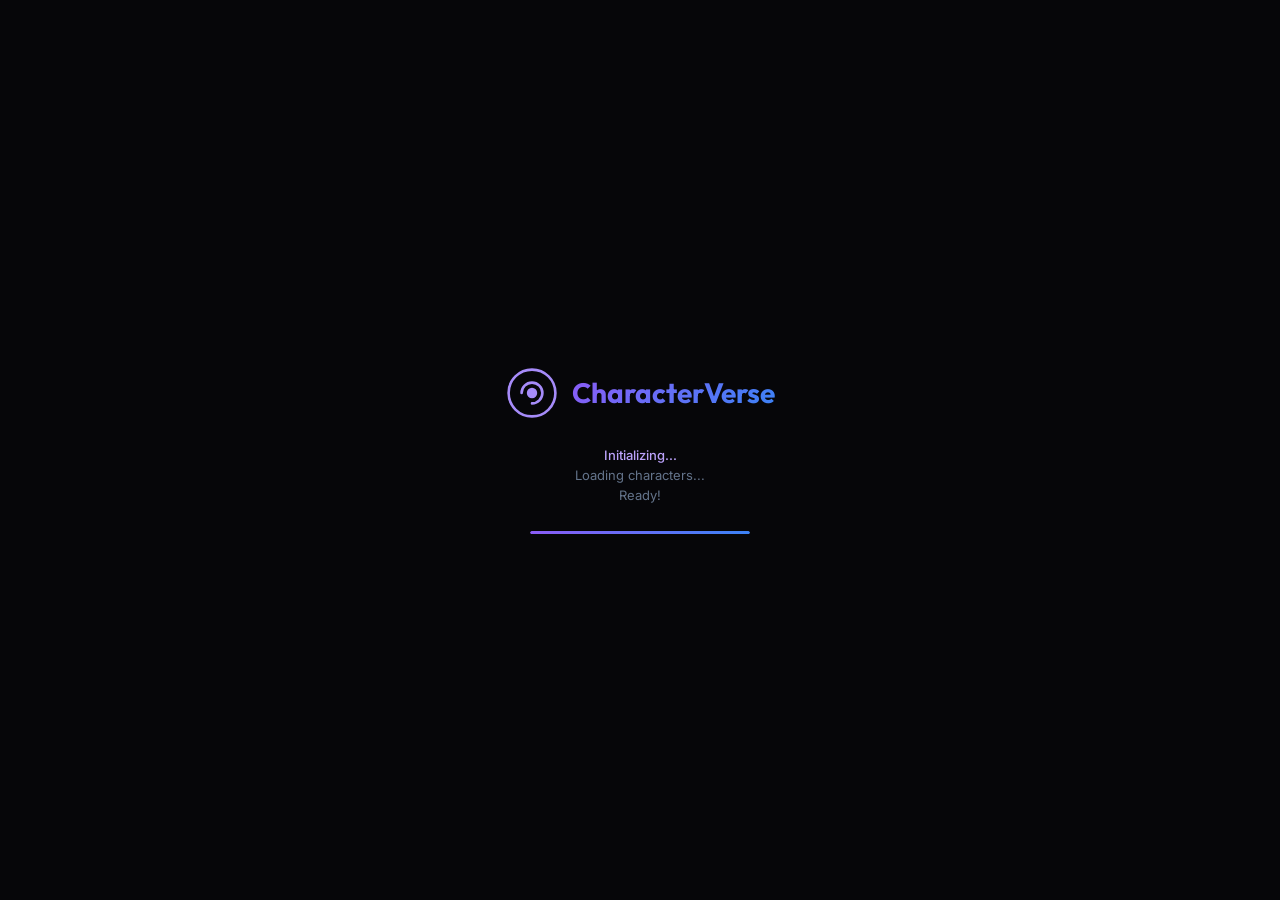
==== commit d601d3b6: "Add files via upload" ====
--- a/index.html
+++ b/index.html
@@ -1,1092 +1,1110 @@
-<!DOCTYPE html>
-<html lang="en" dir="ltr" id="html-root">
-
-<head>
-    <meta charset="UTF-8" />
-    <meta name="viewport" content="width=device-width, initial-scale=1.0" />
-    <title>CharacterVerse — AI Character Chat</title>
-    <meta name="description"
-        content="Chat with AI-powered characters. Create your own AI personas and roleplay in immersive conversations powered by any LLM API." />
-    <link rel="preconnect" href="https://fonts.googleapis.com" />
-    <link rel="preconnect" href="https://fonts.gstatic.com" crossorigin />
-    <link
-        href="https://fonts.googleapis.com/css2?family=Inter:wght@300;400;500;600;700;800;900&family=Outfit:wght@300;400;500;600;700;800&display=swap"
-        rel="stylesheet" />
-    <link rel="stylesheet" href="style.css" />
-</head>
-
-<body>
-
-    <!-- ===== LOADING SCREEN ===== -->
-    <div id="loading-screen" class="loading-screen">
-        <div class="loading-logo">
-            <div class="loading-icon">
-                <svg viewBox="0 0 40 40" fill="none">
-                    <circle cx="20" cy="20" r="18" stroke="url(#grad1)" stroke-width="2" />
-                    <path d="M12 20c0-4.4 3.6-8 8-8s8 3.6 8 8-3.6 8-8 8" stroke="url(#grad1)" stroke-width="2"
-                        stroke-linecap="round" />
-                    <circle cx="20" cy="20" r="4" fill="url(#grad1)" />
-                    <defs>
-                        <linearGradient id="grad1" x1="0" y1="0" x2="40" y2="40">
-                            <stop offset="0%" stop-color="#a78bfa" />
-                            <stop offset="100%" stop-color="#60a5fa" />
-                        </linearGradient>
-                    </defs>
-                </svg>
-            </div>
-            <span class="loading-brand">CharacterVerse</span>
-        </div>
-        <div class="loading-steps">
-            <div class="loading-step active" id="ls1">Initializing...</div>
-            <div class="loading-step" id="ls2">Loading characters...</div>
-            <div class="loading-step" id="ls3">Ready!</div>
-        </div>
-        <div class="loading-bar-container">
-            <div class="loading-bar"></div>
-        </div>
-    </div>
-
-    <!-- ===== APP ROOT ===== -->
-    <div id="app" class="app hidden">
-
-        <!-- API SETUP MODAL -->
-        <div id="api-modal" class="modal-backdrop">
-            <div class="modal-container api-modal-container">
-                <div class="modal-header">
-                    <div class="modal-logo-row">
-                        <div class="logo-icon-sm">
-                            <svg viewBox="0 0 24 24" fill="none">
-                                <circle cx="12" cy="12" r="10" stroke="url(#mgrad)" stroke-width="1.5" />
-                                <path d="M7 12c0-2.76 2.24-5 5-5s5 2.24 5 5-2.24 5-5 5" stroke="url(#mgrad)"
-                                    stroke-width="1.5" stroke-linecap="round" />
-                                <circle cx="12" cy="12" r="2.5" fill="url(#mgrad)" />
-                                <defs>
-                                    <linearGradient id="mgrad" x1="0" y1="0" x2="24" y2="24">
-                                        <stop offset="0%" stop-color="#a78bfa" />
-                                        <stop offset="100%" stop-color="#60a5fa" />
-                                    </linearGradient>
-                                </defs>
-                            </svg>
-                        </div>
-                        <span class="modal-logo-name">CharacterVerse</span>
-                    </div>
-                    <p class="modal-subtitle">Connect your AI API to start chatting with characters</p>
-                </div>
-                <div class="modal-body">
-                    <div class="form-group">
-                        <label class="form-label"><span class="label-icon">🔗</span>API Endpoint URL</label>
-                        <div class="input-wrapper">
-                            <input type="url" id="api-url" class="form-input"
-                                placeholder="https://api.openai.com/v1/chat/completions" autocomplete="off"
-                                spellcheck="false" />
-                            <div class="input-hint">OpenAI-compatible endpoint URL</div>
-                        </div>
-                    </div>
-                    <div class="form-group">
-                        <label class="form-label"><span class="label-icon">🔑</span>API Key</label>
-                        <div class="input-wrapper">
-                            <div class="password-field">
-                                <input type="password" id="api-key" class="form-input" placeholder="sk-..."
-                                    autocomplete="off" spellcheck="false" />
-                                <button class="toggle-visibility" onclick="toggleApiKeyVisibility()"
-                                    aria-label="Toggle visibility">
-                                    <svg id="eye-icon" viewBox="0 0 24 24" fill="none" stroke="currentColor"
-                                        stroke-width="1.5">
-                                        <path d="M2 12s3-7 10-7 10 7 10 7-3 7-10 7-10-7-10-7z" />
-                                        <circle cx="12" cy="12" r="3" />
-                                    </svg>
-                                </button>
-                            </div>
-                            <div class="input-hint">🔒 Stored locally — never sent to our servers</div>
-                        </div>
-                    </div>
-                    <div class="form-group">
-                        <label class="form-label"><span class="label-icon">🤖</span>Model Name</label>
-                        <div class="input-wrapper">
-                            <input type="text" id="api-model" class="form-input"
-                                placeholder="gpt-4o, claude-3-5-sonnet, gemini-pro..." autocomplete="off" />
-                            <div class="quick-models">
-                                <span class="quick-label">Quick:</span>
-                                <button class="model-pill" onclick="setModel('gpt-4o')">GPT-4o</button>
-                                <button class="model-pill" onclick="setModel('gpt-3.5-turbo')">GPT-3.5</button>
-                                <button class="model-pill" onclick="setModel('claude-3-5-sonnet-20241022')">Claude
-                                    3.5</button>
-                                <button class="model-pill" onclick="setModel('gemini-1.5-pro')">Gemini 1.5</button>
-                            </div>
-                        </div>
-                    </div>
-                    <div class="modal-test-row">
-                        <button id="test-api-btn" class="btn-test" onclick="testAPIConnection()"><span
-                                class="btn-icon">⚡</span>Test
-                            Connection</button>
-                        <div id="test-status" class="test-status hidden"></div>
-                    </div>
-                </div>
-                <div class="modal-footer">
-                    <button class="btn-primary" onclick="saveAPISettings()" id="save-api-btn">
-                        <span>Continue to CharacterVerse</span>
-                        <svg viewBox="0 0 24 24" fill="none" stroke="currentColor" stroke-width="2">
-                            <path d="M5 12h14M12 5l7 7-7 7" />
-                        </svg>
-                    </button>
-                </div>
-            </div>
-        </div>
-
-        <!-- USER PROFILE MODAL -->
-        <div id="profile-modal" class="modal-backdrop hidden">
-            <div class="modal-container profile-modal-container">
-                <div class="modal-header">
-                    <h2>👤 Your Profile</h2>
-                    <button class="modal-close-btn" onclick="closeProfileModal()">
-                        <svg viewBox="0 0 24 24" fill="none" stroke="currentColor" stroke-width="2">
-                            <path d="M18 6L6 18M6 6l12 12" />
-                        </svg>
-                    </button>
-                </div>
-                <div class="modal-body">
-                    <div class="profile-avatar-section">
-                        <div class="profile-avatar-ring" id="profile-avatar-ring"
-                            onclick="triggerProfileAvatarUpload()">
-                            <div id="profile-avatar-display" class="profile-avatar-display">
-                                <svg viewBox="0 0 24 24" fill="none" stroke="currentColor" stroke-width="1.5">
-                                    <path d="M20 21v-2a4 4 0 0 0-4-4H8a4 4 0 0 0-4 4v2" />
-                                    <circle cx="12" cy="7" r="4" />
-                                </svg>
-                            </div>
-                            <div class="profile-avatar-edit-badge">
-                                <svg viewBox="0 0 24 24" fill="none" stroke="currentColor" stroke-width="2">
-                                    <path d="M11 4H4a2 2 0 0 0-2 2v14a2 2 0 0 0 2 2h14a2 2 0 0 0 2-2v-7" />
-                                    <path d="M18.5 2.5a2.121 2.121 0 0 1 3 3L12 15l-4 1 1-4 9.5-9.5z" />
-                                </svg>
-                            </div>
-                        </div>
-                        <input type="file" id="profile-avatar-input" accept="image/*" class="hidden"
-                            onchange="handleProfileAvatarUpload(event)" />
-                    </div>
-
-                    <div class="form-row">
-                        <div class="form-group">
-                            <label class="form-label">Display Name *</label>
-                            <input type="text" id="profile-name" class="form-input" placeholder="Your name..."
-                                maxlength="30" />
-                        </div>
-                        <div class="form-group">
-                            <label class="form-label">Gender</label>
-                            <div class="gender-selector">
-                                <label class="gender-option">
-                                    <input type="radio" name="profile-gender" value="male" />
-                                    <span class="gender-chip">♂ Male</span>
-                                </label>
-                                <label class="gender-option">
-                                    <input type="radio" name="profile-gender" value="female" />
-                                    <span class="gender-chip">♀ Female</span>
-                                </label>
-                                <label class="gender-option">
-                                    <input type="radio" name="profile-gender" value="other" checked />
-                                    <span class="gender-chip">✦ Other</span>
-                                </label>
-                            </div>
-                        </div>
-                    </div>
-
-                    <div class="form-group">
-                        <label class="form-label">About You <span class="label-optional">(optional)</span></label>
-                        <textarea id="profile-bio" class="form-textarea" rows="2"
-                            placeholder="A little about yourself that characters can use..."></textarea>
-                    </div>
-
-                    <div class="profile-info-box">
-                        <svg viewBox="0 0 24 24" fill="none" stroke="currentColor" stroke-width="1.5">
-                            <circle cx="12" cy="12" r="10" />
-                            <path d="M12 16v-4M12 8h.01" />
-                        </svg>
-                        Your profile helps AI characters address you personally and tailor responses to your
-                        preferences.
-                    </div>
-                </div>
-                <div class="modal-footer row-footer">
-                    <button class="btn-ghost" onclick="closeProfileModal()">Cancel</button>
-                    <button class="btn-primary auto-width" onclick="saveProfile()">Save Profile</button>
-                </div>
-            </div>
-        </div>
-
-        <!-- SIDEBAR -->
-        <aside class="sidebar" id="sidebar">
-            <div class="sidebar-header">
-                <div class="brand">
-                    <div class="brand-icon">
-                        <svg viewBox="0 0 24 24" fill="none">
-                            <circle cx="12" cy="12" r="10" stroke="url(#bgrad)" stroke-width="1.5" />
-                            <path d="M7 12c0-2.76 2.24-5 5-5s5 2.24 5 5-2.24 5-5 5" stroke="url(#bgrad)"
-                                stroke-width="1.5" stroke-linecap="round" />
-                            <circle cx="12" cy="12" r="2.5" fill="url(#bgrad)" />
-                            <defs>
-                                <linearGradient id="bgrad" x1="0" y1="0" x2="24" y2="24">
-                                    <stop offset="0%" stop-color="#a78bfa" />
-                                    <stop offset="100%" stop-color="#60a5fa" />
-                                </linearGradient>
-                            </defs>
-                        </svg>
-                    </div>
-                    <span class="brand-name">CharacterVerse</span>
-                </div>
-                <button class="sidebar-toggle-btn" onclick="toggleSidebar()" aria-label="Close sidebar">
-                    <svg viewBox="0 0 24 24" fill="none" stroke="currentColor" stroke-width="2">
-                        <path d="M18 6L6 18M6 6l12 12" />
-                    </svg>
-                </button>
-            </div>
-
-            <div class="sidebar-user-profile" id="sidebar-user-profile" onclick="openProfileModal()">
-                <div class="sup-avatar" id="sup-avatar-display">?</div>
-                <div class="sup-info">
-                    <div class="sup-name" id="sup-name-display">Set up your profile</div>
-                    <div class="sup-sub">Click to edit profile</div>
-                </div>
-                <svg class="sup-edit-icon" viewBox="0 0 24 24" fill="none" stroke="currentColor" stroke-width="1.5">
-                    <path d="M11 4H4a2 2 0 0 0-2 2v14a2 2 0 0 0 2 2h14a2 2 0 0 0 2-2v-7" />
-                    <path d="M18.5 2.5a2.121 2.121 0 0 1 3 3L12 15l-4 1 1-4 9.5-9.5z" />
-                </svg>
-            </div>
-
-            <div class="sidebar-actions">
-                <div class="sidebar-actions-row">
-                    <button class="btn-create-character" onclick="openCreateCharacter()">
-                        <svg viewBox="0 0 24 24" fill="none" stroke="currentColor" stroke-width="2">
-                            <path d="M12 5v14M5 12h14" />
-                        </svg>
-                        Create
-                    </button>
-                    <button class="btn-import-character" onclick="openImportModal()">
-                        <svg viewBox="0 0 24 24" fill="none" stroke="currentColor" stroke-width="2">
-                            <path d="M21 15v4a2 2 0 0 1-2 2H5a2 2 0 0 1-2-2v-4" />
-                            <polyline points="17,8 12,3 7,8" />
-                            <line x1="12" y1="3" x2="12" y2="15" />
-                        </svg>
-                        Import
-                    </button>
-                </div>
-            </div>
-
-            <div class="sidebar-search">
-                <div class="search-input-wrap">
-                    <svg class="search-icon" viewBox="0 0 24 24" fill="none" stroke="currentColor" stroke-width="2">
-                        <circle cx="11" cy="11" r="8" />
-                        <path d="m21 21-4.35-4.35" />
-                    </svg>
-                    <input type="text" id="character-search" placeholder="Search characters..."
-                        oninput="filterCharacters(this.value)" />
-                </div>
-            </div>
-
-            <div class="sidebar-sections-wrap">
-                <div class="sidebar-section">
-                    <div class="section-label">My Characters</div>
-                    <div id="my-characters-list" class="characters-list"></div>
-                    <div id="no-characters-msg" class="no-chars-msg hidden">
-                        <div class="no-chars-icon">✨</div>
-                        <p>No characters yet</p>
-                        <span>Create your first AI character!</span>
-                    </div>
-                </div>
-                <div class="sidebar-section">
-                    <div class="section-label">Featured</div>
-                    <div id="featured-characters-list" class="characters-list"></div>
-                </div>
-            </div>
-
-            <div class="sidebar-footer">
-                <button class="footer-btn" onclick="openAPISettings()">
-                    <svg viewBox="0 0 24 24" fill="none" stroke="currentColor" stroke-width="1.5">
-                        <circle cx="12" cy="12" r="3" />
-                        <path
-                            d="M12 1v4M12 19v4M4.22 4.22l2.83 2.83M16.95 16.95l2.83 2.83M1 12h4M19 12h4M4.22 19.78l2.83-2.83M16.95 7.05l2.83-2.83" />
-                    </svg>
-                    API Settings
-                </button>
-                <button class="footer-btn" onclick="location.href='gallery.html'">
-                    <svg viewBox="0 0 24 24" fill="none" stroke="currentColor" stroke-width="1.5">
-                        <path d="M4 6a2 2 0 0 1 2-2h3l2 2h5a2 2 0 0 1 2 2v10a2 2 0 0 1-2 2H6a2 2 0 0 1-2-2V6z" />
-                        <path d="M9 14l2-2 3 3 2-2 2 2" />
-                    </svg>
-                    Gallery
-                </button>
-                <button class="footer-btn" onclick="openGlobalSettings()">
-                    <svg viewBox="0 0 24 24" fill="none" stroke="currentColor" stroke-width="1.5">
-                        <path
-                            d="M12.22 2h-.44a2 2 0 0 0-2 2v.18a2 2 0 0 1-1 1.73l-.43.25a2 2 0 0 1-2 0l-.15-.08a2 2 0 0 0-2.73.73l-.22.38a2 2 0 0 0 .73 2.73l.15.1a2 2 0 0 1 1 1.72v.51a2 2 0 0 1-1 1.74l-.15.09a2 2 0 0 0-.73 2.73l.22.38a2 2 0 0 0 2.73.73l.15-.08a2 2 0 0 1 2 0l.43.25a2 2 0 0 1 1 1.73V20a2 2 0 0 0 2 2h.44a2 2 0 0 0 2-2v-.18a2 2 0 0 1 1-1.73l.43-.25a2 2 0 0 1 2 0l.15.08a2 2 0 0 0 2.73-.73l.22-.39a2 2 0 0 0-.73-2.73l-.15-.08a2 2 0 0 1-1-1.74v-.5a2 2 0 0 1 1-1.74l.15-.09a2 2 0 0 0 .73-2.73l-.22-.38a2 2 0 0 0-2.73-.73l-.15.08a2 2 0 0 1-2 0l-.43-.25a2 2 0 0 1-1-1.73V4a2 2 0 0 0-2-2z" />
-                        <circle cx="12" cy="12" r="3" />
-                    </svg>
-                    Settings
-                </button>
-            </div>
-        </aside>
-
-        <!-- MAIN CONTENT -->
-        <main class="main-content" id="main-content">
-
-            <!-- TOPBAR -->
-            <header class="topbar" id="topbar">
-                <div class="topbar-left">
-                    <button class="hamburger-btn" onclick="toggleSidebar()" aria-label="Toggle sidebar">
-                        <span></span><span></span><span></span>
-                    </button>
-                    <div class="topbar-char-info" id="topbar-char-info"></div>
-                </div>
-                <div class="topbar-right">
-                    <div class="topbar-model-badge" id="topbar-model-badge"></div>
-                    <button class="topbar-btn" onclick="clearChat()" title="Clear chat" id="clear-chat-btn">
-                        <svg viewBox="0 0 24 24" fill="none" stroke="currentColor" stroke-width="1.5">
-                            <path
-                                d="M3 6h18M19 6v14a2 2 0 0 1-2 2H7a2 2 0 0 1-2-2V6M8 6V4a2 2 0 0 1 2-2h4a2 2 0 0 1 2 2v2" />
-                        </svg>
-                    </button>
-                    <button class="topbar-btn" onclick="openCharSettings()" title="Character settings"
-                        id="char-settings-btn">
-                        <svg viewBox="0 0 24 24" fill="none" stroke="currentColor" stroke-width="1.5">
-                            <path
-                                d="M12.22 2h-.44a2 2 0 0 0-2 2v.18a2 2 0 0 1-1 1.73l-.43.25a2 2 0 0 1-2 0l-.15-.08a2 2 0 0 0-2.73.73l-.22.38a2 2 0 0 0 .73 2.73l.15.1a2 2 0 0 1 1 1.72v.51a2 2 0 0 1-1 1.74l-.15.09a2 2 0 0 0-.73 2.73l.22.38a2 2 0 0 0 2.73.73l.15-.08a2 2 0 0 1 2 0l.43.25a2 2 0 0 1 1 1.73V20a2 2 0 0 0 2 2h.44a2 2 0 0 0 2-2v-.18a2 2 0 0 1 1-1.73l.43-.25a2 2 0 0 1 2 0l.15.08a2 2 0 0 0 2.73-.73l.22-.39a2 2 0 0 0-.73-2.73l-.15-.08a2 2 0 0 1-1-1.74v-.5a2 2 0 0 1 1-1.74l.15-.09a2 2 0 0 0 .73-2.73l-.22-.38a2 2 0 0 0-2.73-.73l-.15.08a2 2 0 0 1-2 0l-.43-.25a2 2 0 0 1-1-1.73V4a2 2 0 0 0-2-2z" />
-                            <circle cx="12" cy="12" r="3" />
-                        </svg>
-                    </button>
-                </div>
-            </header>
-
-            <!-- WELCOME SCREEN -->
-            <div id="welcome-screen" class="welcome-screen">
-                <div class="welcome-content">
-                    <div class="welcome-logo-wrap">
-                        <div class="welcome-logo-glow"></div>
-                        <div class="welcome-logo-icon">
-                            <svg viewBox="0 0 80 80" fill="none">
-                                <circle cx="40" cy="40" r="36" stroke="url(#wgrad)" stroke-width="2" />
-                                <path d="M22 40c0-9.94 8.06-18 18-18s18 8.06 18 18-8.06 18-18 18" stroke="url(#wgrad)"
-                                    stroke-width="2.5" stroke-linecap="round" />
-                                <circle cx="40" cy="40" r="8" fill="url(#wgrad)" opacity="0.9" />
-                                <circle cx="40" cy="40" r="4" fill="white" opacity="0.6" />
-                                <defs>
-                                    <linearGradient id="wgrad" x1="0" y1="0" x2="80" y2="80">
-                                        <stop offset="0%" stop-color="#a78bfa" />
-                                        <stop offset="50%" stop-color="#818cf8" />
-                                        <stop offset="100%" stop-color="#60a5fa" />
-                                    </linearGradient>
-                                </defs>
-                            </svg>
-                        </div>
-                    </div>
-                    <h1 class="welcome-title">Welcome to <span class="gradient-text">CharacterVerse</span></h1>
-                    <p class="welcome-subtitle">Create AI characters and immerse yourself in deep, realistic
-                        conversations. Your
-                        imagination is the only limit.</p>
-                    <div class="welcome-features">
-                        <div class="feature-pill"><span>🎭</span>Realistic Roleplay</div>
-                        <div class="feature-pill"><span>🧠</span>Any LLM API</div>
-                        <div class="feature-pill"><span>⚡</span>Real-time Chat</div>
-                        <div class="feature-pill"><span>🔒</span>100% Private</div>
-                        <div class="feature-pill"><span>📤</span>Share Characters</div>
-                    </div>
-                    <div class="welcome-cta">
-                        <button class="btn-primary large" onclick="openCreateCharacter()">
-                            <svg viewBox="0 0 24 24" fill="none" stroke="currentColor" stroke-width="2">
-                                <path d="M12 5v14M5 12h14" />
-                            </svg>
-                            Create Your First Character
-                        </button>
-                        <button class="btn-secondary large" onclick="openImportModal()">
-                            <svg viewBox="0 0 24 24" fill="none" stroke="currentColor" stroke-width="2">
-                                <path d="M21 15v4a2 2 0 0 1-2 2H5a2 2 0 0 1-2-2v-4" />
-                                <polyline points="17,8 12,3 7,8" />
-                                <line x1="12" y1="3" x2="12" y2="15" />
-                            </svg>
-                            Import a Character
-                        </button>
-                        <button class="btn-secondary large" onclick="loadFeaturedCharacter()">
-                            <svg viewBox="0 0 24 24" fill="none" stroke="currentColor" stroke-width="2">
-                                <polygon points="5,3 19,12 5,21" />
-                            </svg>
-                            Try a Featured Character
-                        </button>
-                    </div>
-                </div>
-                <div class="orb orb-1"></div>
-                <div class="orb orb-2"></div>
-                <div class="orb orb-3"></div>
-            </div>
-
-            <!-- CHAT AREA -->
-            <div id="chat-area" class="chat-area hidden">
-                <div id="chat-messages" class="chat-messages"></div>
-                <div id="typing-indicator" class="typing-indicator hidden">
-                    <div class="typing-avatar" id="typing-avatar"></div>
-                    <div class="typing-bubble"><span class="dot"></span><span class="dot"></span><span
-                            class="dot"></span></div>
-                    <span class="typing-name" id="typing-name"></span>
-                </div>
-            </div>
-
-            <!-- CHAT INPUT -->
-            <div id="chat-input-area" class="chat-input-area hidden">
-                <div class="input-container">
-                    <div class="input-extras">
-                        <button class="input-extra-btn" onclick="toggleMemoryPanel()" title="View context">
-                            <svg viewBox="0 0 24 24" fill="none" stroke="currentColor" stroke-width="1.5">
-                                <path
-                                    d="M9 3H5a2 2 0 0 0-2 2v4m6-6h10a2 2 0 0 1 2 2v4M9 3v18m0 0h10a2 2 0 0 0 2-2V9M9 21H5a2 2 0 0 1-2-2V9m0 0h18" />
-                            </svg>
-                        </button>
-                    </div>
-                    <div class="textarea-wrapper">
-                        <textarea id="chat-input" placeholder="Type a message..." rows="1"
-                            onkeydown="handleInputKeydown(event)" oninput="autoResizeTextarea(this)"></textarea>
-                    </div>
-                    <button class="send-btn" id="send-btn" onclick="sendMessage()">
-                        <svg viewBox="0 0 24 24" fill="none" stroke="currentColor" stroke-width="2">
-                            <path d="M22 2L11 13M22 2L15 22 11 13 2 9z" />
-                        </svg>
-                    </button>
-                </div>
-                <div class="input-footer">
-                    <span id="token-counter" class="token-count">~0 tokens</span>
-                    <span class="input-hint-text">Press <kbd>Enter</kbd> to send · <kbd>Shift+Enter</kbd> for new
-                        line</span>
-                </div>
-            </div>
-        </main>
-    </div>
-
-    <!-- CHARACTER CREATE / EDIT MODAL -->
-    <div id="character-modal" class="modal-backdrop hidden">
-        <div class="modal-container character-modal-container">
-            <div class="modal-header char-modal-header">
-                <h2 id="char-modal-title">Create Character</h2>
-                <button class="modal-close-btn" onclick="closeCharacterModal()">
-                    <svg viewBox="0 0 24 24" fill="none" stroke="currentColor" stroke-width="2">
-                        <path d="M18 6L6 18M6 6l12 12" />
-                    </svg>
-                </button>
-            </div>
-
-            <div class="modal-body char-modal-body">
-                <!-- Avatar -->
-                <div class="avatar-section">
-                    <div class="avatar-upload-area" id="avatar-preview-area" onclick="triggerAvatarUpload()">
-                        <div id="avatar-placeholder" class="avatar-placeholder">
-                            <svg viewBox="0 0 24 24" fill="none" stroke="currentColor" stroke-width="1.5">
-                                <path d="M20 21v-2a4 4 0 0 0-4-4H8a4 4 0 0 0-4 4v2" />
-                                <circle cx="12" cy="7" r="4" />
-                            </svg>
-                            <span>Add Avatar</span>
-                        </div>
-                        <img id="avatar-preview-img" class="avatar-preview-img hidden" alt="Character avatar" />
-                    </div>
-                    <input type="file" id="avatar-file-input" accept="image/*" class="hidden"
-                        onchange="handleAvatarUpload(event)" />
-                    <div class="avatar-actions">
-                        <button class="btn-ghost sm" onclick="triggerAvatarUpload()">Upload</button>
-                        <button class="btn-ghost sm" onclick="generateAvatarEmoji()">Emoji</button>
-                    </div>
-                    <div id="emoji-panel" class="emoji-panel hidden">
-                        <div class="emoji-grid" id="emoji-grid"></div>
-                    </div>
-                </div>
-
-                <!-- Fields -->
-                <div class="char-form-fields">
-                    <div class="form-row">
-                        <div class="form-group">
-                            <label class="form-label">Character Name *</label>
-                            <input type="text" id="char-name" class="form-input"
-                                placeholder="e.g. Aria, Detective Kane..." />
-                        </div>
-                        <div class="form-group">
-                            <label class="form-label">Title / Role</label>
-                            <input type="text" id="char-title" class="form-input"
-                                placeholder="e.g. Space Explorer..." />
-                        </div>
-                    </div>
-
-                    <div class="form-group">
-                        <label class="form-label">Short Description</label>
-                        <input type="text" id="char-description" class="form-input"
-                            placeholder="Brief description shown in the list..." />
-                    </div>
-
-                    <div class="form-group">
-                        <label class="form-label">System Prompt — Character Definition * <span
-                                class="label-badge">Core</span></label>
-                        <div class="system-prompt-toolbar">
-                            <button class="prompt-helper-btn" onclick="insertPromptTemplate('base')">Base</button>
-                            <button class="prompt-helper-btn" onclick="insertPromptTemplate('anime')">Anime</button>
-                            <button class="prompt-helper-btn" onclick="insertPromptTemplate('noir')">Noir</button>
-                            <button class="prompt-helper-btn" onclick="insertPromptTemplate('fantasy')">Fantasy</button>
-                            <button class="prompt-helper-btn" onclick="insertPromptTemplate('scifi')">Sci-Fi</button>
-                        </div>
-                        <textarea id="char-system-prompt" class="form-textarea" rows="7"
-                            placeholder="Describe your character in detail: personality, speaking style, backstory, mannerisms, emotional responses..."></textarea>
-                        <div class="prompt-char-count"><span id="prompt-chars">0</span> characters</div>
-                    </div>
-
-                    <div class="form-group">
-                        <label class="form-label">Opening Message
-                            <span class="tooltip-btn"
-                                title="The first message the character sends when chat starts">?</span>
-                        </label>
-                        <textarea id="char-greeting" class="form-textarea" rows="3"
-                            placeholder="What does the character say when you first start a chat?"></textarea>
-                    </div>
-
-                    <div class="form-group">
-                        <label class="form-label">World / Scenario Context
-                            <span class="tooltip-btn" title="Setting and situation for the roleplay">?</span>
-                        </label>
-                        <textarea id="char-world" class="form-textarea" rows="2"
-                            placeholder="Describe the world, setting, and scenario context..."></textarea>
-                    </div>
-
-                    <!-- Advanced -->
-                    <div class="advanced-section">
-                        <button class="advanced-toggle" onclick="toggleAdvanced()" id="advanced-toggle-btn">
-                            <svg viewBox="0 0 24 24" fill="none" stroke="currentColor" stroke-width="1.5">
-                                <path d="m6 9 6 6 6-6" />
-                            </svg>
-                            Advanced Settings
-                        </button>
-                        <div id="advanced-panel" class="advanced-panel hidden">
-                            <div class="form-row">
-                                <div class="form-group">
-                                    <label class="form-label">Temperature</label>
-                                    <div class="slider-group">
-                                        <input type="range" id="char-temperature" class="range-slider" min="0" max="2"
-                                            step="0.05" value="0.85" oninput="updateSliderValue(this,'temp-value')" />
-                                        <div class="slider-labels"><span>Precise</span><span id="temp-value"
-                                                class="slider-val">0.85</span><span>Creative</span></div>
-                                    </div>
-                                </div>
-                                <div class="form-group">
-                                    <label class="form-label">Max Tokens</label>
-                                    <div class="slider-group">
-                                        <input type="range" id="char-max-tokens" class="range-slider" min="64"
-                                            max="4096" step="64" value="1024"
-                                            oninput="updateSliderValue(this,'tokens-value')" />
-                                        <div class="slider-labels"><span>Short</span><span id="tokens-value"
-                                                class="slider-val">1024</span><span>Long</span></div>
-                                    </div>
-                                </div>
-                            </div>
-                            <div class="form-row">
-                                <div class="form-group">
-                                    <label class="form-label">Top P</label>
-                                    <div class="slider-group">
-                                        <input type="range" id="char-top-p" class="range-slider" min="0" max="1"
-                                            step="0.05" value="0.9" oninput="updateSliderValue(this,'topp-value')" />
-                                        <div class="slider-labels"><span>0</span><span id="topp-value"
-                                                class="slider-val">0.9</span><span>1</span></div>
-                                    </div>
-                                </div>
-                                <div class="form-group">
-                                    <label class="form-label">Frequency Penalty</label>
-                                    <div class="slider-group">
-                                        <input type="range" id="char-freq-penalty" class="range-slider" min="0" max="2"
-                                            step="0.1" value="0.3" oninput="updateSliderValue(this,'freq-value')" />
-                                        <div class="slider-labels"><span>0</span><span id="freq-value"
-                                                class="slider-val">0.3</span><span>2</span></div>
-                                    </div>
-                                </div>
-                            </div>
-                            <div class="form-group">
-                                <label class="form-label">Response Style</label>
-                                <div class="style-chips">
-                                    <label class="style-chip"><input type="radio" name="response-style" value="roleplay"
-                                            checked /><span>🎭 Deep Roleplay</span></label>
-                                    <label class="style-chip"><input type="radio" name="response-style"
-                                            value="chat" /><span>💬 Casual
-                                            Chat</span></label>
-                                    <label class="style-chip"><input type="radio" name="response-style"
-                                            value="story" /><span>📖 Story
-                                            Mode</span></label>
-                                </div>
-                            </div>
-
-                            <!-- Name Calling Toggle -->
-                            <div class="name-calling-toggle-section">
-                                <div class="setting-item glass-setting">
-                                    <div class="setting-info">
-                                        <div class="setting-name">🗣 Address User by Name</div>
-                                        <div class="setting-desc">Character will call the user by their profile name in
-                                            conversation</div>
-                                    </div>
-                                    <div class="toggle-switch-wrap">
-                                        <input type="checkbox" id="char-use-user-name" class="toggle-checkbox" />
-                                        <label for="char-use-user-name" class="toggle-switch"></label>
-                                    </div>
-                                </div>
-                            </div>
-
-                            <div class="form-group">
-                                <label class="form-label">Character Tags</label>
-                                <div class="tags-input-wrap">
-                                    <input type="text" id="char-tags-input" class="form-input"
-                                        placeholder="Type tag + Enter..." onkeydown="handleTagInput(event)" />
-                                    <div id="char-tags-display" class="tags-display"></div>
-                                </div>
-                            </div>
-                        </div>
-                    </div>
-                </div>
-            </div>
-
-            <div class="modal-footer char-modal-footer">
-                <button class="btn-ghost" onclick="closeCharacterModal()">Cancel</button>
-                <button class="btn-primary auto-width" onclick="saveCharacter()" id="save-char-btn">
-                    <svg viewBox="0 0 24 24" fill="none" stroke="currentColor" stroke-width="2">
-                        <path d="M19 21H5a2 2 0 0 1-2-2V5a2 2 0 0 1 2-2h11l5 5v11a2 2 0 0 1-2 2z" />
-                        <polyline points="17,21 17,13 7,13 7,21" />
-                        <polyline points="7,3 7,8 15,8" />
-                    </svg>
-                    Save Character
-                </button>
-            </div>
-        </div>
-    </div>
-
-    <!-- ===== EXPORT CHARACTER MODAL ===== -->
-    <div id="export-modal" class="modal-backdrop hidden">
-        <div class="modal-container export-modal-container">
-            <div class="modal-header">
-                <h2>📤 Export Character</h2>
-                <button class="modal-close-btn" onclick="closeExportModal()">
-                    <svg viewBox="0 0 24 24" fill="none" stroke="currentColor" stroke-width="2">
-                        <path d="M18 6L6 18M6 6l12 12" />
-                    </svg>
-                </button>
-            </div>
-            <div class="modal-body">
-                <!-- Character Preview -->
-                <div id="export-char-info"></div>
-
-                <div class="export-info-banner">
-                    <svg viewBox="0 0 24 24" fill="none" stroke="currentColor" stroke-width="1.5">
-                        <path d="M4 12v8a2 2 0 0 0 2 2h12a2 2 0 0 0 2-2v-8" />
-                        <polyline points="16,6 12,2 8,6" />
-                        <line x1="12" y1="2" x2="12" y2="15" />
-                    </svg>
-                    <div>
-                        <strong>Share this code</strong> with anyone to let them import your character into their
-                        CharacterVerse.
-                        Just copy and send!
-                    </div>
-                </div>
-
-                <!-- Code Area -->
-                <div class="form-group">
-                    <label class="form-label">
-                        <span class="label-icon">🔑</span>Character Code
-                        <span class="export-size-badge" id="export-size">0 KB</span>
-                    </label>
-                    <textarea id="export-code" class="form-textarea export-code-textarea" rows="5" readonly
-                        onclick="this.select()"></textarea>
-                </div>
-
-                <!-- Action Buttons -->
-                <div class="export-actions">
-                    <button class="btn-primary auto-width" id="export-copy-btn" onclick="copyExportCode()">
-                        <svg viewBox="0 0 24 24" fill="none" stroke="currentColor" stroke-width="1.5">
-                            <rect x="9" y="9" width="13" height="13" rx="2" />
-                            <path d="M5 15H4a2 2 0 0 1-2-2V4a2 2 0 0 1 2-2h9a2 2 0 0 1 2 2v1" />
-                        </svg>
-                        Copy Code
-                    </button>
-                    <button class="btn-ghost" onclick="copyShareText()" title="Copy with wrapper text">
-                        <svg viewBox="0 0 24 24" fill="none" stroke="currentColor" stroke-width="1.5">
-                            <path d="M4 12v8a2 2 0 0 0 2 2h12a2 2 0 0 0 2-2v-8" />
-                            <polyline points="16,6 12,2 8,6" />
-                            <line x1="12" y1="2" x2="12" y2="15" />
-                        </svg>
-                        Share Text
-                    </button>
-                    <button class="btn-ghost" onclick="downloadCharacterJSON()" title="Download as JSON file">
-                        <svg viewBox="0 0 24 24" fill="none" stroke="currentColor" stroke-width="1.5">
-                            <path d="M21 15v4a2 2 0 0 1-2 2H5a2 2 0 0 1-2-2v-4" />
-                            <polyline points="7,10 12,15 17,10" />
-                            <line x1="12" y1="15" x2="12" y2="3" />
-                        </svg>
-                        JSON
-                    </button>
-                </div>
-            </div>
-        </div>
-    </div>
-
-    <!-- ===== IMPORT CHARACTER MODAL ===== -->
-    <div id="import-modal" class="modal-backdrop hidden">
-        <div class="modal-container import-modal-container">
-            <div class="modal-header">
-                <h2>📥 Import Character</h2>
-                <button class="modal-close-btn" onclick="closeImportModal()">
-                    <svg viewBox="0 0 24 24" fill="none" stroke="currentColor" stroke-width="2">
-                        <path d="M18 6L6 18M6 6l12 12" />
-                    </svg>
-                </button>
-            </div>
-            <div class="modal-body">
-                <div class="import-info-banner">
-                    <svg viewBox="0 0 24 24" fill="none" stroke="currentColor" stroke-width="1.5">
-                        <path d="M21 15v4a2 2 0 0 1-2 2H5a2 2 0 0 1-2-2v-4" />
-                        <polyline points="17,8 12,3 7,8" />
-                        <line x1="12" y1="3" x2="12" y2="15" />
-                    </svg>
-                    <div>
-                        Paste a <strong>Character Code</strong> from another CharacterVerse user, or load a JSON file.
-                    </div>
-                </div>
-
-                <!-- Code Input -->
-                <div class="form-group">
-                    <label class="form-label"><span class="label-icon">📋</span>Character Code</label>
-                    <textarea id="import-code" class="form-textarea import-code-textarea" rows="5"
-                        placeholder="Paste the character code here..."></textarea>
-                </div>
-
-                <!-- Buttons Row -->
-                <div class="import-actions">
-                    <button class="btn-primary auto-width" onclick="previewImportCode()">
-                        <svg viewBox="0 0 24 24" fill="none" stroke="currentColor" stroke-width="2">
-                            <circle cx="11" cy="11" r="8" />
-                            <path d="m21 21-4.35-4.35" />
-                        </svg>
-                        Preview
-                    </button>
-                    <button class="btn-ghost" onclick="pasteFromClipboard()">
-                        <svg viewBox="0 0 24 24" fill="none" stroke="currentColor" stroke-width="1.5">
-                            <path d="M16 4h2a2 2 0 0 1 2 2v14a2 2 0 0 1-2 2H6a2 2 0 0 1-2-2V6a2 2 0 0 1 2-2h2" />
-                            <rect x="8" y="2" width="8" height="4" rx="1" />
-                        </svg>
-                        Paste
-                    </button>
-                    <button class="btn-ghost" onclick="handleImportFile()">
-                        <svg viewBox="0 0 24 24" fill="none" stroke="currentColor" stroke-width="1.5">
-                            <path d="M14 2H6a2 2 0 0 0-2 2v16a2 2 0 0 0 2 2h12a2 2 0 0 0 2-2V8z" />
-                            <polyline points="14,2 14,8 20,8" />
-                        </svg>
-                        File
-                    </button>
-                    <input type="file" id="import-file-input" accept=".json,.txt" class="hidden"
-                        onchange="processImportFile(event)" />
-                </div>
-
-                <!-- Error -->
-                <div id="import-error" class="import-error hidden"></div>
-
-                <!-- Preview -->
-                <div id="import-preview" class="import-preview hidden"></div>
-
-                <!-- Confirm Button -->
-                <button id="import-confirm-btn" class="btn-primary hidden import-confirm-btn" onclick="confirmImport()">
-                    <svg viewBox="0 0 24 24" fill="none" stroke="currentColor" stroke-width="2">
-                        <path d="M12 5v14M5 12h14" />
-                    </svg>
-                    Import This Character
-                </button>
-            </div>
-        </div>
-    </div>
-
-    <!-- SETTINGS MODAL -->
-    <div id="settings-modal" class="modal-backdrop hidden">
-        <div class="modal-container settings-modal-container">
-            <div class="modal-header">
-                <h2>⚙️ Settings</h2>
-                <button class="modal-close-btn" onclick="closeSettingsModal()">
-                    <svg viewBox="0 0 24 24" fill="none" stroke="currentColor" stroke-width="2">
-                        <path d="M18 6L6 18M6 6l12 12" />
-                    </svg>
-                </button>
-            </div>
-            <div class="modal-body">
-                <div class="settings-tabs">
-                    <button class="settings-tab active" onclick="switchSettingsTab('general',this)">General</button>
-                    <button class="settings-tab" onclick="switchSettingsTab('appearance',this)">Appearance</button>
-                    <button class="settings-tab" onclick="switchSettingsTab('chat',this)">Chat</button>
-                    <button class="settings-tab" onclick="switchSettingsTab('privacy',this)">Privacy</button>
-                </div>
-
-                <div id="settings-general" class="settings-panel active">
-                    <div class="setting-item">
-                        <div class="setting-info">
-                            <div class="setting-name">Language / Direction</div>
-                            <div class="setting-desc">UI and response language</div>
-                        </div>
-                        <select class="form-select" id="pref-language" onchange="onLanguageChange(this.value)">
-                            <option value="">Auto Detect</option>
-                            <option value="en">🇺🇸 English (LTR)</option>
-                            <option value="fa">🇮🇷 Persian فارسی (RTL)</option>
-                            <option value="ar">🇸🇦 Arabic (RTL)</option>
-                            <option value="es">🇪🇸 Spanish</option>
-                            <option value="fr">🇫🇷 French</option>
-                            <option value="de">🇩🇪 German</option>
-                            <option value="ja">🇯🇵 Japanese</option>
-                            <option value="zh">🇨🇳 Chinese</option>
-                        </select>
-                    </div>
-                    <div class="setting-item">
-                        <div class="setting-info">
-                            <div class="setting-name">Text Direction</div>
-                            <div class="setting-desc">Override automatic detection</div>
-                        </div>
-                        <div class="dir-options">
-                            <button class="dir-btn active" id="dir-btn-ltr" onclick="setDirection('ltr',this)">LTR
-                                ←</button>
-                            <button class="dir-btn" id="dir-btn-auto" onclick="setDirection('auto',this)">Auto</button>
-                            <button class="dir-btn" id="dir-btn-rtl" onclick="setDirection('rtl',this)">→ RTL</button>
-                        </div>
-                    </div>
-                </div>
-
-                <div id="settings-appearance" class="settings-panel">
-                    <div class="setting-item">
-                        <div class="setting-info">
-                            <div class="setting-name">Theme</div>
-                        </div>
-                        <div class="theme-options">
-                            <button class="theme-btn active" id="theme-btn-dark"
-                                onclick="setTheme('dark',this)">Dark</button>
-                            <button class="theme-btn" id="theme-btn-midnight"
-                                onclick="setTheme('midnight',this)">Midnight</button>
-                            <button class="theme-btn" id="theme-btn-aurora"
-                                onclick="setTheme('aurora',this)">Aurora</button>
-                            <button class="theme-btn" id="theme-btn-cyberpunk"
-                                onclick="setTheme('cyberpunk',this)">Cyberpunk</button>
-                            <button class="theme-btn" id="theme-btn-crimson"
-                                onclick="setTheme('crimson',this)">Crimson</button>
-                            <button class="theme-btn" id="theme-btn-light" onclick="setTheme('light',this)">Light
-                                Glass</button>
-                        </div>
-                    </div>
-                    <div class="setting-item">
-                        <div class="setting-info">
-                            <div class="setting-name">Font Size</div>
-                        </div>
-                        <div class="slider-group compact">
-                            <input type="range" class="range-slider" min="12" max="20" value="15" id="font-size-slider"
-                                oninput="updateFontSize(this.value)" />
-                            <span class="slider-val" id="font-size-val">15px</span>
-                        </div>
-                    </div>
-                    <div class="setting-item">
-                        <div class="setting-info">
-                            <div class="setting-name">Animations</div>
-                            <div class="setting-desc">UI transitions and effects</div>
-                        </div>
-                        <div class="toggle-switch-wrap"><input type="checkbox" id="animations-toggle"
-                                class="toggle-checkbox" checked /><label for="animations-toggle"
-                                class="toggle-switch"></label></div>
-                    </div>
-                </div>
-
-                <div id="settings-chat" class="settings-panel">
-                    <div class="setting-item">
-                        <div class="setting-info">
-                            <div class="setting-name">Streaming Responses</div>
-                            <div class="setting-desc">Typewriter effect for responses</div>
-                        </div>
-                        <div class="toggle-switch-wrap"><input type="checkbox" id="streaming-toggle"
-                                class="toggle-checkbox" checked /><label for="streaming-toggle"
-                                class="toggle-switch"></label></div>
-                    </div>
-                    <div class="setting-item">
-                        <div class="setting-info">
-                            <div class="setting-name">Message History</div>
-                            <div class="setting-desc">Messages kept in context</div>
-                        </div>
-                        <select class="form-select" id="history-limit">
-                            <option value="10">Last 10</option>
-                            <option value="20" selected>Last 20</option>
-                            <option value="40">Last 40</option>
-                            <option value="0">Unlimited</option>
-                        </select>
-                    </div>
-                    <div class="setting-item">
-                        <div class="setting-info">
-                            <div class="setting-name">Show Timestamps</div>
-                        </div>
-                        <div class="toggle-switch-wrap"><input type="checkbox" id="timestamps-toggle"
-                                class="toggle-checkbox" checked /><label for="timestamps-toggle"
-                                class="toggle-switch"></label></div>
-                    </div>
-                    <div class="setting-item">
-                        <div class="setting-info">
-                            <div class="setting-name">Roleplay Enhancer</div>
-                            <div class="setting-desc">Auto-enhance prompts for deeper roleplay</div>
-                        </div>
-                        <div class="toggle-switch-wrap"><input type="checkbox" id="roleplay-enhancer"
-                                class="toggle-checkbox" checked /><label for="roleplay-enhancer"
-                                class="toggle-switch"></label></div>
-                    </div>
-                    <div class="setting-item">
-                        <div class="setting-info">
-                            <div class="setting-name">Streaming Speed</div>
-                            <div class="setting-desc">Characters per interval</div>
-                        </div>
-                        <div class="slider-group compact">
-                            <input type="range" id="stream-speed-slider" class="range-slider" min="5" max="50"
-                                value="18" oninput="updateStreamSpeed(this.value)" />
-                            <span class="slider-val" id="stream-speed-val">Fast</span>
-                        </div>
-                    </div>
-                </div>
-
-                <div id="settings-privacy" class="settings-panel">
-
-                    <div class="setting-item">
-                        <div class="setting-info">
-                            <div class="setting-name">Backup & Restore</div>
-                            <div class="setting-desc">Export all CharacterVerse data or import a saved backup</div>
-                        </div>
-                        <div style="display:flex; gap:10px; flex-wrap:wrap; justify-content:flex-end;">
-                            <button class="btn-secondary sm" onclick="exportFullBackup()">Export Backup</button>
-                            <button class="btn-ghost sm" onclick="triggerBackupImport()">Import Backup</button>
-                            <input type="file" id="backup-file-input" accept=".json,application/json" class="hidden"
-                                onchange="handleBackupImport(event)" />
-                        </div>
-                    </div>
-                    <div class="setting-item danger-zone">
-                        <div class="setting-info">
-                            <div class="setting-name">Clear All Chat History</div>
-                            <div class="setting-desc">Delete all conversations</div>
-                        </div>
-                        <button class="btn-danger sm" onclick="clearAllHistory()">Clear</button>
-                    </div>
-                    <div class="setting-item danger-zone">
-                        <div class="setting-info">
-                            <div class="setting-name">Delete All Characters</div>
-                            <div class="setting-desc">Remove all created characters</div>
-                        </div>
-                        <button class="btn-danger sm" onclick="deleteAllCharacters()">Delete All</button>
-                    </div>
-                    <div class="setting-item danger-zone">
-                        <div class="setting-info">
-                            <div class="setting-name">Factory Reset</div>
-                            <div class="setting-desc">Clear everything including API</div>
-                        </div>
-                        <button class="btn-danger sm" onclick="resetEverything()">Reset</button>
-                    </div>
-                </div>
-            </div>
-            <div class="modal-footer row-footer">
-                <button class="btn-ghost" onclick="closeSettingsModal()">Cancel</button>
-                <button class="btn-primary auto-width" onclick="saveSettings()">Save Settings</button>
-            </div>
-        </div>
-    </div>
-
-    <!-- CONTEXT MENU -->
-    <div id="context-menu" class="context-menu hidden">
-        <button onclick="contextAction('edit')"><svg viewBox="0 0 24 24" fill="none" stroke="currentColor"
-                stroke-width="1.5">
-                <path d="M11 4H4a2 2 0 0 0-2 2v14a2 2 0 0 0 2 2h14a2 2 0 0 0 2-2v-7" />
-                <path d="M18.5 2.5a2.121 2.121 0 0 1 3 3L12 15l-4 1 1-4 9.5-9.5z" />
-            </svg>Edit Character</button>
-        <button onclick="contextAction('duplicate')"><svg viewBox="0 0 24 24" fill="none" stroke="currentColor"
-                stroke-width="1.5">
-                <rect x="9" y="9" width="13" height="13" rx="2" />
-                <path d="M5 15H4a2 2 0 0 1-2-2V4a2 2 0 0 1 2-2h9a2 2 0 0 1 2 2v1" />
-            </svg>Duplicate</button>
-        <button onclick="contextAction('export')"><svg viewBox="0 0 24 24" fill="none" stroke="currentColor"
-                stroke-width="1.5">
-                <path d="M4 12v8a2 2 0 0 0 2 2h12a2 2 0 0 0 2-2v-8" />
-                <polyline points="16,6 12,2 8,6" />
-                <line x1="12" y1="2" x2="12" y2="15" />
-            </svg>Share / Export</button>
-        <div class="context-divider"></div>
-        <button class="danger" onclick="contextAction('delete')"><svg viewBox="0 0 24 24" fill="none"
-                stroke="currentColor" stroke-width="1.5">
-                <polyline points="3,6 5,6 21,6" />
-                <path d="M19 6v14a2 2 0 0 1-2 2H7a2 2 0 0 1-2-2V6m3 0V4a2 2 0 0 1 2-2h4a2 2 0 0 1 2 2v2" />
-            </svg>Delete</button>
-    </div>
-
-    <!-- MESSAGE ACTIONS MENU -->
-    <div id="message-actions-menu" class="context-menu message-actions-menu hidden" onclick="event.stopPropagation()">
-        <button onclick="messageAction('copy')">
-            <svg viewBox="0 0 24 24" fill="none" stroke="currentColor" stroke-width="1.5">
-                <rect x="9" y="9" width="10" height="10" rx="2"></rect>
-                <path d="M5 15H4a2 2 0 0 1-2-2V5a2 2 0 0 1 2-2h8a2 2 0 0 1 2 2v1"></path>
-            </svg>
-            Copy
-        </button>
-        <button onclick="messageAction('delete')">
-            <svg viewBox="0 0 24 24" fill="none" stroke="currentColor" stroke-width="1.5">
-                <polyline points="3,6 5,6 21,6"></polyline>
-                <path d="M19 6v14a2 2 0 0 1-2 2H7a2 2 0 0 1-2-2V6m3 0V4a2 2 0 0 1 2-2h4a2 2 0 0 1 2 2v2"></path>
-            </svg>
-            Delete
-        </button>
-        <div class="context-divider"></div>
-        <button onclick="messageAction('branch')">
-            <svg viewBox="0 0 24 24" fill="none" stroke="currentColor" stroke-width="1.5">
-                <path d="M6 4v16"></path>
-                <path d="M6 12h7a4 4 0 0 1 4 4v4"></path>
-                <circle cx="6" cy="4" r="1.5" fill="currentColor" stroke="none"></circle>
-                <circle cx="6" cy="12" r="1.5" fill="currentColor" stroke="none"></circle>
-                <circle cx="17" cy="20" r="1.5" fill="currentColor" stroke="none"></circle>
-            </svg>
-            Branch chat
-        </button>
-    </div>
-
-    <!-- DELETE MESSAGE MODAL -->
-    <div id="message-delete-modal" class="modal-backdrop hidden message-delete-modal">
-        <div class="modal-container message-delete-container">
-            <div class="modal-header">
-                <h2>Delete Message</h2>
-                <button class="modal-close-btn" onclick="closeDeleteMessageModal()">
-                    <svg viewBox="0 0 24 24" fill="none" stroke="currentColor" stroke-width="2">
-                        <path d="M18 6L6 18M6 6l12 12" />
-                    </svg>
-                </button>
-            </div>
-            <div class="modal-body">
-                <p class="message-delete-helper">Choose whether to delete just the selected message pair or trim the conversation from this point onward.</p>
-                <div class="message-delete-preview" id="delete-message-preview"></div>
-            </div>
-            <div class="modal-footer message-delete-options">
-                <button class="btn-secondary" onclick="deleteSelectedMessage('single')">Delete this message only</button>
-                <button class="btn-danger" onclick="deleteSelectedMessage('fromHere')">Delete from here onward</button>
-            </div>
-        </div>
-    </div>
-
-    <!-- TOAST CONTAINER -->
-    <div id="toast-container" class="toast-container"></div>
-
-    <!-- MEMORY PANEL -->
-    <div id="memory-panel" class="memory-panel hidden">
-        <div class="memory-header">
-            <h3>📋 Context Inspector</h3>
-            <button onclick="toggleMemoryPanel()"><svg viewBox="0 0 24 24" fill="none" stroke="currentColor"
-                    stroke-width="2">
-                    <path d="M18 6L6 18M6 6l12 12" />
-                </svg></button>
-        </div>
-        <div class="memory-body">
-            <div class="memory-section">
-                <div class="memory-label">System Prompt Preview</div>
-                <div id="memory-system" class="memory-content"></div>
-            </div>
-            <div class="memory-section">
-                <div class="memory-label">Messages in Context</div>
-                <div id="memory-msg-count" class="memory-content"></div>
-            </div>
-            <div class="memory-section">
-                <div class="memory-label">Estimated Tokens</div>
-                <div id="memory-tokens" class="memory-content"></div>
-            </div>
-        </div>
-    </div>
-
-    <script src="app.js"></script>
-</body>
-
+<!DOCTYPE html>
+<html lang="en" dir="ltr" id="html-root">
+
+<head>
+    <meta charset="UTF-8" />
+    <meta name="viewport" content="width=device-width, initial-scale=1.0" />
+    <title>CharacterVerse — AI Character Chat</title>
+    <meta name="description"
+        content="Chat with AI-powered characters. Create your own AI personas and roleplay in immersive conversations powered by any LLM API." />
+    <link rel="preconnect" href="https://fonts.googleapis.com" />
+    <link rel="preconnect" href="https://fonts.gstatic.com" crossorigin />
+    <link
+        href="https://fonts.googleapis.com/css2?family=Inter:wght@300;400;500;600;700;800;900&family=Outfit:wght@300;400;500;600;700;800&display=swap"
+        rel="stylesheet" />
+    <link rel="stylesheet" href="style.css" />
+</head>
+
+<body>
+
+    <div id="loading-screen" class="loading-screen">
+        <div class="loading-logo">
+            <div class="loading-icon">
+                <svg viewBox="0 0 40 40" fill="none">
+                    <circle cx="20" cy="20" r="18" stroke="url(#grad1)" stroke-width="2" />
+                    <path d="M12 20c0-4.4 3.6-8 8-8s8 3.6 8 8-3.6 8-8 8" stroke="url(#grad1)" stroke-width="2"
+                        stroke-linecap="round" />
+                    <circle cx="20" cy="20" r="4" fill="url(#grad1)" />
+                    <defs>
+                        <linearGradient id="grad1" x1="0" y1="0" x2="40" y2="40">
+                            <stop offset="0%" stop-color="#a78bfa" />
+                            <stop offset="100%" stop-color="#60a5fa" />
+                        </linearGradient>
+                    </defs>
+                </svg>
+            </div>
+            <span class="loading-brand">CharacterVerse</span>
+        </div>
+        <div class="loading-steps">
+            <div class="loading-step active" id="ls1">Initializing...</div>
+            <div class="loading-step" id="ls2">Loading characters...</div>
+            <div class="loading-step" id="ls3">Ready!</div>
+        </div>
+        <div class="loading-bar-container">
+            <div class="loading-bar"></div>
+        </div>
+    </div>
+
+    <div id="app" class="app hidden">
+
+        <div id="api-modal" class="modal-backdrop">
+            <div class="modal-container api-modal-container">
+                <div class="modal-header">
+                    <div class="modal-logo-row">
+                        <div class="logo-icon-sm">
+                            <svg viewBox="0 0 24 24" fill="none">
+                                <circle cx="12" cy="12" r="10" stroke="url(#mgrad)" stroke-width="1.5" />
+                                <path d="M7 12c0-2.76 2.24-5 5-5s5 2.24 5 5-2.24 5-5 5" stroke="url(#mgrad)"
+                                    stroke-width="1.5" stroke-linecap="round" />
+                                <circle cx="12" cy="12" r="2.5" fill="url(#mgrad)" />
+                                <defs>
+                                    <linearGradient id="mgrad" x1="0" y1="0" x2="24" y2="24">
+                                        <stop offset="0%" stop-color="#a78bfa" />
+                                        <stop offset="100%" stop-color="#60a5fa" />
+                                    </linearGradient>
+                                </defs>
+                            </svg>
+                        </div>
+                        <span class="modal-logo-name">CharacterVerse</span>
+                    </div>
+                    <p class="modal-subtitle">Connect your AI API to start chatting with characters</p>
+                </div>
+                <div class="modal-body">
+                    <div class="form-group">
+                        <label class="form-label"><span class="label-icon">🔗</span>API Endpoint URL</label>
+                        <div class="input-wrapper">
+                            <input type="url" id="api-url" class="form-input"
+                                placeholder="https://api.openai.com/v1/chat/completions" autocomplete="off"
+                                spellcheck="false" />
+                            <div class="input-hint">OpenAI-compatible endpoint URL</div>
+                        </div>
+                    </div>
+                    <div class="form-group">
+                        <label class="form-label"><span class="label-icon">🔑</span>API Key</label>
+                        <div class="input-wrapper">
+                            <div class="password-field">
+                                <input type="password" id="api-key" class="form-input" placeholder="sk-..."
+                                    autocomplete="off" spellcheck="false" />
+                                <button class="toggle-visibility" onclick="toggleApiKeyVisibility()"
+                                    aria-label="Toggle visibility">
+                                    <svg id="eye-icon" viewBox="0 0 24 24" fill="none" stroke="currentColor"
+                                        stroke-width="1.5">
+                                        <path d="M2 12s3-7 10-7 10 7 10 7-3 7-10 7-10-7-10-7z" />
+                                        <circle cx="12" cy="12" r="3" />
+                                    </svg>
+                                </button>
+                            </div>
+                            <div class="input-hint">🔒 Stored locally — never sent to our servers</div>
+                        </div>
+                    </div>
+                    <div class="form-group">
+                        <label class="form-label"><span class="label-icon">🤖</span>Model Name</label>
+                        <div class="input-wrapper">
+                            <input type="text" id="api-model" class="form-input"
+                                placeholder="gpt-4o, claude-3-5-sonnet, gemini-pro..." autocomplete="off" />
+                            <div class="quick-models">
+                                <span class="quick-label">Quick:</span>
+                                <button class="model-pill" onclick="setModel('gpt-4o')">GPT-4o</button>
+                                <button class="model-pill" onclick="setModel('gpt-3.5-turbo')">GPT-3.5</button>
+                                <button class="model-pill" onclick="setModel('claude-3-5-sonnet-20241022')">Claude
+                                    3.5</button>
+                                <button class="model-pill" onclick="setModel('gemini-1.5-pro')">Gemini 1.5</button>
+                            </div>
+                        </div>
+                    </div>
+                    <div class="modal-test-row">
+                        <button id="test-api-btn" class="btn-test" onclick="testAPIConnection()"><span
+                                class="btn-icon">⚡</span>Test
+                            Connection</button>
+                        <div id="test-status" class="test-status hidden"></div>
+                    </div>
+                </div>
+                <div class="modal-footer">
+                    <button class="btn-primary" onclick="saveAPISettings()" id="save-api-btn">
+                        <span>Continue to CharacterVerse</span>
+                        <svg viewBox="0 0 24 24" fill="none" stroke="currentColor" stroke-width="2">
+                            <path d="M5 12h14M12 5l7 7-7 7" />
+                        </svg>
+                    </button>
+                </div>
+            </div>
+        </div>
+
+        <div id="profile-modal" class="modal-backdrop hidden">
+            <div class="modal-container profile-modal-container">
+                <div class="modal-header">
+                    <h2>👤 Your Profile</h2>
+                    <button class="modal-close-btn" onclick="closeProfileModal()">
+                        <svg viewBox="0 0 24 24" fill="none" stroke="currentColor" stroke-width="2">
+                            <path d="M18 6L6 18M6 6l12 12" />
+                        </svg>
+                    </button>
+                </div>
+                <div class="modal-body">
+                    <div class="profile-avatar-section">
+                        <div class="profile-avatar-ring" id="profile-avatar-ring"
+                            onclick="triggerProfileAvatarUpload()">
+                            <div id="profile-avatar-display" class="profile-avatar-display">
+                                <svg viewBox="0 0 24 24" fill="none" stroke="currentColor" stroke-width="1.5">
+                                    <path d="M20 21v-2a4 4 0 0 0-4-4H8a4 4 0 0 0-4 4v2" />
+                                    <circle cx="12" cy="7" r="4" />
+                                </svg>
+                            </div>
+                            <div class="profile-avatar-edit-badge">
+                                <svg viewBox="0 0 24 24" fill="none" stroke="currentColor" stroke-width="2">
+                                    <path d="M11 4H4a2 2 0 0 0-2 2v14a2 2 0 0 0 2 2h14a2 2 0 0 0 2-2v-7" />
+                                    <path d="M18.5 2.5a2.121 2.121 0 0 1 3 3L12 15l-4 1 1-4 9.5-9.5z" />
+                                </svg>
+                            </div>
+                        </div>
+                        <input type="file" id="profile-avatar-input" accept="image/*" class="hidden"
+                            onchange="handleProfileAvatarUpload(event)" />
+                    </div>
+
+                    <div class="form-row">
+                        <div class="form-group">
+                            <label class="form-label">Display Name *</label>
+                            <input type="text" id="profile-name" class="form-input" placeholder="Your name..."
+                                maxlength="30" />
+                        </div>
+                        <div class="form-group">
+                            <label class="form-label">Gender</label>
+                            <div class="gender-selector">
+                                <label class="gender-option">
+                                    <input type="radio" name="profile-gender" value="male" />
+                                    <span class="gender-chip">♂ Male</span>
+                                </label>
+                                <label class="gender-option">
+                                    <input type="radio" name="profile-gender" value="female" />
+                                    <span class="gender-chip">♀ Female</span>
+                                </label>
+                                <label class="gender-option">
+                                    <input type="radio" name="profile-gender" value="other" checked />
+                                    <span class="gender-chip">✦ Other</span>
+                                </label>
+                            </div>
+                        </div>
+                    </div>
+
+                    <div class="form-group">
+                        <label class="form-label">About You <span class="label-optional">(optional)</span></label>
+                        <textarea id="profile-bio" class="form-textarea" rows="2"
+                            placeholder="A little about yourself that characters can use..."></textarea>
+                    </div>
+
+                    <div class="profile-info-box">
+                        <svg viewBox="0 0 24 24" fill="none" stroke="currentColor" stroke-width="1.5">
+                            <circle cx="12" cy="12" r="10" />
+                            <path d="M12 16v-4M12 8h.01" />
+                        </svg>
+                        Your profile helps AI characters address you personally and tailor responses to your
+                        preferences.
+                    </div>
+                </div>
+                <div class="modal-footer row-footer">
+                    <button class="btn-ghost" onclick="closeProfileModal()">Cancel</button>
+                    <button class="btn-primary auto-width" onclick="saveProfile()">Save Profile</button>
+                </div>
+            </div>
+        </div>
+
+        <aside class="sidebar" id="sidebar">
+            <div class="sidebar-header">
+                <div class="brand">
+                    <div class="brand-icon">
+                        <svg viewBox="0 0 24 24" fill="none">
+                            <circle cx="12" cy="12" r="10" stroke="url(#bgrad)" stroke-width="1.5" />
+                            <path d="M7 12c0-2.76 2.24-5 5-5s5 2.24 5 5-2.24 5-5 5" stroke="url(#bgrad)"
+                                stroke-width="1.5" stroke-linecap="round" />
+                            <circle cx="12" cy="12" r="2.5" fill="url(#bgrad)" />
+                            <defs>
+                                <linearGradient id="bgrad" x1="0" y1="0" x2="24" y2="24">
+                                    <stop offset="0%" stop-color="#a78bfa" />
+                                    <stop offset="100%" stop-color="#60a5fa" />
+                                </linearGradient>
+                            </defs>
+                        </svg>
+                    </div>
+                    <span class="brand-name">CharacterVerse</span>
+                </div>
+                <button class="sidebar-toggle-btn" onclick="toggleSidebar()" aria-label="Close sidebar">
+                    <svg viewBox="0 0 24 24" fill="none" stroke="currentColor" stroke-width="2">
+                        <path d="M18 6L6 18M6 6l12 12" />
+                    </svg>
+                </button>
+            </div>
+
+            <div class="sidebar-user-profile" id="sidebar-user-profile" onclick="openProfileModal()">
+                <div class="sup-avatar" id="sup-avatar-display">?</div>
+                <div class="sup-info">
+                    <div class="sup-name" id="sup-name-display">Set up your profile</div>
+                    <div class="sup-sub">Click to edit profile</div>
+                </div>
+                <svg class="sup-edit-icon" viewBox="0 0 24 24" fill="none" stroke="currentColor" stroke-width="1.5">
+                    <path d="M11 4H4a2 2 0 0 0-2 2v14a2 2 0 0 0 2 2h14a2 2 0 0 0 2-2v-7" />
+                    <path d="M18.5 2.5a2.121 2.121 0 0 1 3 3L12 15l-4 1 1-4 9.5-9.5z" />
+                </svg>
+            </div>
+
+            <div class="sidebar-actions">
+                <div class="sidebar-actions-row">
+                    <button class="btn-create-character" onclick="openCreateCharacter()">
+                        <svg viewBox="0 0 24 24" fill="none" stroke="currentColor" stroke-width="2">
+                            <path d="M12 5v14M5 12h14" />
+                        </svg>
+                        Create
+                    </button>
+                    <button class="btn-import-character" onclick="openImportModal()">
+                        <svg viewBox="0 0 24 24" fill="none" stroke="currentColor" stroke-width="2">
+                            <path d="M21 15v4a2 2 0 0 1-2 2H5a2 2 0 0 1-2-2v-4" />
+                            <polyline points="17,8 12,3 7,8" />
+                            <line x1="12" y1="3" x2="12" y2="15" />
+                        </svg>
+                        Import
+                    </button>
+                </div>
+            </div>
+
+            <div class="sidebar-gallery-wrap">
+                <button class="btn-gallery-banner" onclick="location.href='gallery.html'">
+                    <div class="gallery-banner-glow"></div>
+                    <div class="gallery-banner-icon">
+                        <div class="gallery-banner-icon">
+                            <img src="icongallery.webp" alt="Gallery Icon"
+                                style="width: 100%; height: 100%; border-radius: inherit; object-fit: cover;">
+                        </div>
+                    </div>
+                    <div class="gallery-banner-text">
+                        <div class="gallery-banner-title">Explore Gallery</div>
+                        <div class="gallery-banner-sub">Discover new characters ✨</div>
+                    </div>
+                    <svg class="gallery-banner-arrow" viewBox="0 0 24 24" fill="none" stroke="currentColor"
+                        stroke-width="2">
+                        <path d="M5 12h14M12 5l7 7-7 7" />
+                    </svg>
+                </button>
+            </div>
+
+            <div class="sidebar-search">
+                <div class="search-input-wrap">
+                    <svg class="search-icon" viewBox="0 0 24 24" fill="none" stroke="currentColor" stroke-width="2">
+                        <circle cx="11" cy="11" r="8" />
+                        <path d="m21 21-4.35-4.35" />
+                    </svg>
+                    <input type="text" id="character-search" placeholder="Search characters..."
+                        oninput="filterCharacters(this.value)" />
+                </div>
+            </div>
+
+            <div class="sidebar-sections-wrap">
+                <div class="sidebar-section">
+                    <div class="section-label">My Characters</div>
+                    <div id="my-characters-list" class="characters-list"></div>
+                    <div id="no-characters-msg" class="no-chars-msg hidden">
+                        <div class="no-chars-icon">✨</div>
+                        <p>No characters yet</p>
+                        <span>Create your first AI character!</span>
+                    </div>
+                </div>
+                <div class="sidebar-section">
+                    <div class="section-label">Featured</div>
+                    <div id="featured-characters-list" class="characters-list"></div>
+                </div>
+            </div>
+
+            <div class="sidebar-footer">
+                <button class="footer-btn" onclick="openAPISettings()">
+                    <svg viewBox="0 0 24 24" fill="none" stroke="currentColor" stroke-width="1.5">
+                        <circle cx="12" cy="12" r="3" />
+                        <path
+                            d="M12 1v4M12 19v4M4.22 4.22l2.83 2.83M16.95 16.95l2.83 2.83M1 12h4M19 12h4M4.22 19.78l2.83-2.83M16.95 7.05l2.83-2.83" />
+                    </svg>
+                    API Settings
+                </button>
+                <button class="footer-btn" onclick="openGlobalSettings()">
+                    <svg viewBox="0 0 24 24" fill="none" stroke="currentColor" stroke-width="1.5">
+                        <path
+                            d="M12.22 2h-.44a2 2 0 0 0-2 2v.18a2 2 0 0 1-1 1.73l-.43.25a2 2 0 0 1-2 0l-.15-.08a2 2 0 0 0-2.73.73l-.22.38a2 2 0 0 0 .73 2.73l.15.1a2 2 0 0 1 1 1.72v.51a2 2 0 0 1-1 1.74l-.15.09a2 2 0 0 0-.73 2.73l.22.38a2 2 0 0 0 2.73.73l.15-.08a2 2 0 0 1 2 0l.43.25a2 2 0 0 1 1 1.73V20a2 2 0 0 0 2 2h.44a2 2 0 0 0 2-2v-.18a2 2 0 0 1 1-1.73l.43-.25a2 2 0 0 1 2 0l.15.08a2 2 0 0 0 2.73-.73l.22-.39a2 2 0 0 0-.73-2.73l-.15-.08a2 2 0 0 1-1-1.74v-.5a2 2 0 0 1 1-1.74l.15-.09a2 2 0 0 0 .73-2.73l-.22-.38a2 2 0 0 0-2.73-.73l-.15.08a2 2 0 0 1-2 0l-.43-.25a2 2 0 0 1-1-1.73V4a2 2 0 0 0-2-2z" />
+                        <circle cx="12" cy="12" r="3" />
+                    </svg>
+                    Settings
+                </button>
+            </div>
+        </aside>
+
+        <main class="main-content" id="main-content">
+
+            <header class="topbar" id="topbar">
+                <div class="topbar-left">
+                    <button class="hamburger-btn" onclick="toggleSidebar()" aria-label="Toggle sidebar">
+                        <span></span><span></span><span></span>
+                    </button>
+                    <div class="topbar-char-info" id="topbar-char-info"></div>
+                </div>
+                <div class="topbar-right">
+                    <div class="topbar-model-badge" id="topbar-model-badge"></div>
+                    <button class="topbar-btn" onclick="clearChat()" title="Clear chat" id="clear-chat-btn">
+                        <svg viewBox="0 0 24 24" fill="none" stroke="currentColor" stroke-width="1.5">
+                            <path
+                                d="M3 6h18M19 6v14a2 2 0 0 1-2 2H7a2 2 0 0 1-2-2V6M8 6V4a2 2 0 0 1 2-2h4a2 2 0 0 1 2 2v2" />
+                        </svg>
+                    </button>
+                    <button class="topbar-btn" onclick="openCharSettings()" title="Character settings"
+                        id="char-settings-btn">
+                        <svg viewBox="0 0 24 24" fill="none" stroke="currentColor" stroke-width="1.5">
+                            <path
+                                d="M12.22 2h-.44a2 2 0 0 0-2 2v.18a2 2 0 0 1-1 1.73l-.43.25a2 2 0 0 1-2 0l-.15-.08a2 2 0 0 0-2.73.73l-.22.38a2 2 0 0 0 .73 2.73l.15.1a2 2 0 0 1 1 1.72v.51a2 2 0 0 1-1 1.74l-.15.09a2 2 0 0 0-.73 2.73l.22.38a2 2 0 0 0 2.73.73l.15-.08a2 2 0 0 1 2 0l.43.25a2 2 0 0 1 1 1.73V20a2 2 0 0 0 2 2h.44a2 2 0 0 0 2-2v-.18a2 2 0 0 1 1-1.73l.43-.25a2 2 0 0 1 2 0l.15.08a2 2 0 0 0 2.73-.73l.22-.39a2 2 0 0 0-.73-2.73l-.15-.08a2 2 0 0 1-1-1.74v-.5a2 2 0 0 1 1-1.74l.15-.09a2 2 0 0 0 .73-2.73l-.22-.38a2 2 0 0 0-2.73-.73l-.15.08a2 2 0 0 1-2 0l-.43-.25a2 2 0 0 1-1-1.73V4a2 2 0 0 0-2-2z" />
+                            <circle cx="12" cy="12" r="3" />
+                        </svg>
+                    </button>
+                </div>
+            </header>
+
+            <div id="welcome-screen" class="welcome-screen">
+                <div class="welcome-content">
+                    <div class="welcome-logo-wrap">
+                        <div class="welcome-logo-glow"></div>
+                        <div class="welcome-logo-icon">
+                            <svg viewBox="0 0 80 80" fill="none">
+                                <circle cx="40" cy="40" r="36" stroke="url(#wgrad)" stroke-width="2" />
+                                <path d="M22 40c0-9.94 8.06-18 18-18s18 8.06 18 18-8.06 18-18 18" stroke="url(#wgrad)"
+                                    stroke-width="2.5" stroke-linecap="round" />
+                                <circle cx="40" cy="40" r="8" fill="url(#wgrad)" opacity="0.9" />
+                                <circle cx="40" cy="40" r="4" fill="white" opacity="0.6" />
+                                <defs>
+                                    <linearGradient id="wgrad" x1="0" y1="0" x2="80" y2="80">
+                                        <stop offset="0%" stop-color="#a78bfa" />
+                                        <stop offset="50%" stop-color="#818cf8" />
+                                        <stop offset="100%" stop-color="#60a5fa" />
+                                    </linearGradient>
+                                </defs>
+                            </svg>
+                        </div>
+                    </div>
+                    <h1 class="welcome-title">Welcome to <span class="gradient-text">CharacterVerse</span></h1>
+                    <p class="welcome-subtitle">Create AI characters and immerse yourself in deep, realistic
+                        conversations. Your
+                        imagination is the only limit.</p>
+                    <div class="welcome-features">
+                        <div class="feature-pill"><span>🎭</span>Realistic Roleplay</div>
+                        <div class="feature-pill"><span>🧠</span>Any LLM API</div>
+                        <div class="feature-pill"><span>⚡</span>Real-time Chat</div>
+                        <div class="feature-pill"><span>🔒</span>100% Private</div>
+                        <div class="feature-pill"><span>📤</span>Share Characters</div>
+                    </div>
+                    <div class="welcome-cta">
+                        <button class="btn-primary large" onclick="openCreateCharacter()">
+                            <svg viewBox="0 0 24 24" fill="none" stroke="currentColor" stroke-width="2">
+                                <path d="M12 5v14M5 12h14" />
+                            </svg>
+                            Create Your First Character
+                        </button>
+                        <button class="btn-secondary large" onclick="openImportModal()">
+                            <svg viewBox="0 0 24 24" fill="none" stroke="currentColor" stroke-width="2">
+                                <path d="M21 15v4a2 2 0 0 1-2 2H5a2 2 0 0 1-2-2v-4" />
+                                <polyline points="17,8 12,3 7,8" />
+                                <line x1="12" y1="3" x2="12" y2="15" />
+                            </svg>
+                            Import a Character
+                        </button>
+                        <button class="btn-secondary large" onclick="loadFeaturedCharacter()">
+                            <svg viewBox="0 0 24 24" fill="none" stroke="currentColor" stroke-width="2">
+                                <polygon points="5,3 19,12 5,21" />
+                            </svg>
+                            Try a Featured Character
+                        </button>
+                    </div>
+                </div>
+                <div class="orb orb-1"></div>
+                <div class="orb orb-2"></div>
+                <div class="orb orb-3"></div>
+            </div>
+
+            <div id="chat-area" class="chat-area hidden">
+                <div id="chat-messages" class="chat-messages"></div>
+                <div id="typing-indicator" class="typing-indicator hidden">
+                    <div class="typing-avatar" id="typing-avatar"></div>
+                    <div class="typing-bubble"><span class="dot"></span><span class="dot"></span><span
+                            class="dot"></span></div>
+                    <span class="typing-name" id="typing-name"></span>
+                </div>
+            </div>
+
+            <div id="chat-input-area" class="chat-input-area hidden">
+                <div class="input-container">
+                    <div class="input-extras">
+                        <button class="input-extra-btn" onclick="toggleMemoryPanel()" title="View context">
+                            <svg viewBox="0 0 24 24" fill="none" stroke="currentColor" stroke-width="1.5">
+                                <path
+                                    d="M9 3H5a2 2 0 0 0-2 2v4m6-6h10a2 2 0 0 1 2 2v4M9 3v18m0 0h10a2 2 0 0 0 2-2V9M9 21H5a2 2 0 0 1-2-2V9m0 0h18" />
+                            </svg>
+                        </button>
+                    </div>
+                    <div class="textarea-wrapper">
+                        <textarea id="chat-input" placeholder="Type a message..." rows="1"
+                            onkeydown="handleInputKeydown(event)" oninput="autoResizeTextarea(this)"></textarea>
+                    </div>
+                    <button class="send-btn" id="send-btn" onclick="sendMessage()">
+                        <svg viewBox="0 0 24 24" fill="none" stroke="currentColor" stroke-width="2">
+                            <path d="M22 2L11 13M22 2L15 22 11 13 2 9z" />
+                        </svg>
+                    </button>
+                </div>
+                <div class="input-footer">
+                    <span id="token-counter" class="token-count">~0 tokens</span>
+                    <span class="input-hint-text">Press <kbd>Enter</kbd> to send · <kbd>Shift+Enter</kbd> for new
+                        line</span>
+                </div>
+            </div>
+        </main>
+    </div>
+
+    <div id="character-modal" class="modal-backdrop hidden">
+        <div class="modal-container character-modal-container">
+            <div class="modal-header char-modal-header">
+                <h2 id="char-modal-title">Create Character</h2>
+                <button class="modal-close-btn" onclick="closeCharacterModal()">
+                    <svg viewBox="0 0 24 24" fill="none" stroke="currentColor" stroke-width="2">
+                        <path d="M18 6L6 18M6 6l12 12" />
+                    </svg>
+                </button>
+            </div>
+
+            <div class="modal-body char-modal-body">
+                <div class="avatar-section">
+                    <div class="avatar-upload-area" id="avatar-preview-area" onclick="triggerAvatarUpload()">
+                        <div id="avatar-placeholder" class="avatar-placeholder">
+                            <svg viewBox="0 0 24 24" fill="none" stroke="currentColor" stroke-width="1.5">
+                                <path d="M20 21v-2a4 4 0 0 0-4-4H8a4 4 0 0 0-4 4v2" />
+                                <circle cx="12" cy="7" r="4" />
+                            </svg>
+                            <span>Add Avatar</span>
+                        </div>
+                        <img id="avatar-preview-img" class="avatar-preview-img hidden" alt="Character avatar" />
+                    </div>
+                    <input type="file" id="avatar-file-input" accept="image/*" class="hidden"
+                        onchange="handleAvatarUpload(event)" />
+                    <div class="avatar-actions">
+                        <button class="btn-ghost sm" onclick="triggerAvatarUpload()">Upload</button>
+                        <button class="btn-ghost sm" onclick="generateAvatarEmoji()">Emoji</button>
+                    </div>
+                    <div id="emoji-panel" class="emoji-panel hidden">
+                        <div class="emoji-grid" id="emoji-grid"></div>
+                    </div>
+                </div>
+
+                <div class="char-form-fields">
+                    <div class="form-row">
+                        <div class="form-group">
+                            <label class="form-label">Character Name *</label>
+                            <input type="text" id="char-name" class="form-input"
+                                placeholder="e.g. Aria, Detective Kane..." />
+                        </div>
+                        <div class="form-group">
+                            <label class="form-label">Title / Role</label>
+                            <input type="text" id="char-title" class="form-input"
+                                placeholder="e.g. Space Explorer..." />
+                        </div>
+                    </div>
+
+                    <div class="form-group">
+                        <label class="form-label">Short Description</label>
+                        <input type="text" id="char-description" class="form-input"
+                            placeholder="Brief description shown in the list..." />
+                    </div>
+
+                    <div class="form-group">
+                        <label class="form-label">System Prompt — Character Definition * <span
+                                class="label-badge">Core</span></label>
+                        <div class="system-prompt-toolbar">
+                            <button class="prompt-helper-btn" onclick="insertPromptTemplate('base')">Base</button>
+                            <button class="prompt-helper-btn" onclick="insertPromptTemplate('anime')">Anime</button>
+                            <button class="prompt-helper-btn" onclick="insertPromptTemplate('noir')">Noir</button>
+                            <button class="prompt-helper-btn" onclick="insertPromptTemplate('fantasy')">Fantasy</button>
+                            <button class="prompt-helper-btn" onclick="insertPromptTemplate('scifi')">Sci-Fi</button>
+                        </div>
+                        <textarea id="char-system-prompt" class="form-textarea" rows="7"
+                            placeholder="Describe your character in detail: personality, speaking style, backstory, mannerisms, emotional responses..."></textarea>
+                        <div class="prompt-char-count"><span id="prompt-chars">0</span> characters</div>
+                    </div>
+
+                    <div class="form-group">
+                        <label class="form-label">Opening Message
+                            <span class="tooltip-btn"
+                                title="The first message the character sends when chat starts">?</span>
+                        </label>
+                        <textarea id="char-greeting" class="form-textarea" rows="3"
+                            placeholder="What does the character say when you first start a chat?"></textarea>
+                    </div>
+
+                    <div class="form-group">
+                        <label class="form-label">World / Scenario Context
+                            <span class="tooltip-btn" title="Setting and situation for the roleplay">?</span>
+                        </label>
+                        <textarea id="char-world" class="form-textarea" rows="2"
+                            placeholder="Describe the world, setting, and scenario context..."></textarea>
+                    </div>
+
+                    <div class="advanced-section">
+                        <button class="advanced-toggle" onclick="toggleAdvanced()" id="advanced-toggle-btn">
+                            <svg viewBox="0 0 24 24" fill="none" stroke="currentColor" stroke-width="1.5">
+                                <path d="m6 9 6 6 6-6" />
+                            </svg>
+                            Advanced Settings
+                        </button>
+                        <div id="advanced-panel" class="advanced-panel hidden">
+                            <div class="form-row">
+                                <div class="form-group">
+                                    <label class="form-label">Temperature</label>
+                                    <div class="slider-group">
+                                        <input type="range" id="char-temperature" class="range-slider" min="0" max="2"
+                                            step="0.05" value="0.85" oninput="updateSliderValue(this,'temp-value')" />
+                                        <div class="slider-labels"><span>Precise</span><span id="temp-value"
+                                                class="slider-val">0.85</span><span>Creative</span></div>
+                                    </div>
+                                </div>
+                                <div class="form-group">
+                                    <label class="form-label">Max Tokens</label>
+                                    <div class="slider-group">
+                                        <input type="range" id="char-max-tokens" class="range-slider" min="64"
+                                            max="4096" step="64" value="1024"
+                                            oninput="updateSliderValue(this,'tokens-value')" />
+                                        <div class="slider-labels"><span>Short</span><span id="tokens-value"
+                                                class="slider-val">1024</span><span>Long</span></div>
+                                    </div>
+                                </div>
+                            </div>
+                            <div class="form-row">
+                                <div class="form-group">
+                                    <label class="form-label">Top P</label>
+                                    <div class="slider-group">
+                                        <input type="range" id="char-top-p" class="range-slider" min="0" max="1"
+                                            step="0.05" value="0.9" oninput="updateSliderValue(this,'topp-value')" />
+                                        <div class="slider-labels"><span>0</span><span id="topp-value"
+                                                class="slider-val">0.9</span><span>1</span></div>
+                                    </div>
+                                </div>
+                                <div class="form-group">
+                                    <label class="form-label">Frequency Penalty</label>
+                                    <div class="slider-group">
+                                        <input type="range" id="char-freq-penalty" class="range-slider" min="0" max="2"
+                                            step="0.1" value="0.3" oninput="updateSliderValue(this,'freq-value')" />
+                                        <div class="slider-labels"><span>0</span><span id="freq-value"
+                                                class="slider-val">0.3</span><span>2</span></div>
+                                    </div>
+                                </div>
+                            </div>
+                            <div class="form-group">
+                                <label class="form-label">Response Style</label>
+                                <div class="style-chips">
+                                    <label class="style-chip"><input type="radio" name="response-style" value="roleplay"
+                                            checked /><span>🎭 Deep Roleplay</span></label>
+                                    <label class="style-chip"><input type="radio" name="response-style"
+                                            value="chat" /><span>💬 Casual
+                                            Chat</span></label>
+                                    <label class="style-chip"><input type="radio" name="response-style"
+                                            value="story" /><span>📖 Story
+                                            Mode</span></label>
+                                </div>
+                            </div>
+
+                            <div class="name-calling-toggle-section">
+                                <div class="setting-item glass-setting">
+                                    <div class="setting-info">
+                                        <div class="setting-name">🗣 Address User by Name</div>
+                                        <div class="setting-desc">Character will call the user by their profile name in
+                                            conversation</div>
+                                    </div>
+                                    <div class="toggle-switch-wrap">
+                                        <input type="checkbox" id="char-use-user-name" class="toggle-checkbox" />
+                                        <label for="char-use-user-name" class="toggle-switch"></label>
+                                    </div>
+                                </div>
+                            </div>
+
+                            <div class="form-group">
+                                <label class="form-label">Character Tags</label>
+                                <div class="tags-input-wrap">
+                                    <input type="text" id="char-tags-input" class="form-input"
+                                        placeholder="Type tag + Enter..." onkeydown="handleTagInput(event)" />
+                                    <div id="char-tags-display" class="tags-display"></div>
+                                </div>
+                            </div>
+                        </div>
+                    </div>
+                </div>
+            </div>
+
+            <div class="modal-footer char-modal-footer">
+                <button class="btn-ghost" onclick="closeCharacterModal()">Cancel</button>
+                <button class="btn-primary auto-width" onclick="saveCharacter()" id="save-char-btn">
+                    <svg viewBox="0 0 24 24" fill="none" stroke="currentColor" stroke-width="2">
+                        <path d="M19 21H5a2 2 0 0 1-2-2V5a2 2 0 0 1 2-2h11l5 5v11a2 2 0 0 1-2 2z" />
+                        <polyline points="17,21 17,13 7,13 7,21" />
+                        <polyline points="7,3 7,8 15,8" />
+                    </svg>
+                    Save Character
+                </button>
+            </div>
+        </div>
+    </div>
+
+    <div id="export-modal" class="modal-backdrop hidden">
+        <div class="modal-container export-modal-container">
+            <div class="modal-header">
+                <h2>📤 Export Character</h2>
+                <button class="modal-close-btn" onclick="closeExportModal()">
+                    <svg viewBox="0 0 24 24" fill="none" stroke="currentColor" stroke-width="2">
+                        <path d="M18 6L6 18M6 6l12 12" />
+                    </svg>
+                </button>
+            </div>
+            <div class="modal-body">
+                <div id="export-char-info"></div>
+
+                <div class="export-info-banner">
+                    <svg viewBox="0 0 24 24" fill="none" stroke="currentColor" stroke-width="1.5">
+                        <path d="M4 12v8a2 2 0 0 0 2 2h12a2 2 0 0 0 2-2v-8" />
+                        <polyline points="16,6 12,2 8,6" />
+                        <line x1="12" y1="2" x2="12" y2="15" />
+                    </svg>
+                    <div>
+                        <strong>Share this code</strong> with anyone to let them import your character into their
+                        CharacterVerse.
+                        Just copy and send!
+                    </div>
+                </div>
+
+                <div class="form-group">
+                    <label class="form-label">
+                        <span class="label-icon">🔑</span>Character Code
+                        <span class="export-size-badge" id="export-size">0 KB</span>
+                    </label>
+                    <textarea id="export-code" class="form-textarea export-code-textarea" rows="5" readonly
+                        onclick="this.select()"></textarea>
+                </div>
+
+                <div class="export-actions">
+                    <button class="btn-primary auto-width" id="export-copy-btn" onclick="copyExportCode()">
+                        <svg viewBox="0 0 24 24" fill="none" stroke="currentColor" stroke-width="1.5">
+                            <rect x="9" y="9" width="13" height="13" rx="2" />
+                            <path d="M5 15H4a2 2 0 0 1-2-2V4a2 2 0 0 1 2-2h9a2 2 0 0 1 2 2v1" />
+                        </svg>
+                        Copy Code
+                    </button>
+                    <button class="btn-ghost" onclick="copyShareText()" title="Copy with wrapper text">
+                        <svg viewBox="0 0 24 24" fill="none" stroke="currentColor" stroke-width="1.5">
+                            <path d="M4 12v8a2 2 0 0 0 2 2h12a2 2 0 0 0 2-2v-8" />
+                            <polyline points="16,6 12,2 8,6" />
+                            <line x1="12" y1="2" x2="12" y2="15" />
+                        </svg>
+                        Share Text
+                    </button>
+                    <button class="btn-ghost" onclick="downloadCharacterJSON()" title="Download as JSON file">
+                        <svg viewBox="0 0 24 24" fill="none" stroke="currentColor" stroke-width="1.5">
+                            <path d="M21 15v4a2 2 0 0 1-2 2H5a2 2 0 0 1-2-2v-4" />
+                            <polyline points="7,10 12,15 17,10" />
+                            <line x1="12" y1="15" x2="12" y2="3" />
+                        </svg>
+                        JSON
+                    </button>
+                </div>
+            </div>
+        </div>
+    </div>
+
+    <div id="import-modal" class="modal-backdrop hidden">
+        <div class="modal-container import-modal-container">
+            <div class="modal-header">
+                <h2>📥 Import Character</h2>
+                <button class="modal-close-btn" onclick="closeImportModal()">
+                    <svg viewBox="0 0 24 24" fill="none" stroke="currentColor" stroke-width="2">
+                        <path d="M18 6L6 18M6 6l12 12" />
+                    </svg>
+                </button>
+            </div>
+            <div class="modal-body">
+                <div class="import-info-banner">
+                    <svg viewBox="0 0 24 24" fill="none" stroke="currentColor" stroke-width="1.5">
+                        <path d="M21 15v4a2 2 0 0 1-2 2H5a2 2 0 0 1-2-2v-4" />
+                        <polyline points="17,8 12,3 7,8" />
+                        <line x1="12" y1="3" x2="12" y2="15" />
+                    </svg>
+                    <div>
+                        Paste a <strong>Character Code</strong> from another CharacterVerse user, or load a JSON file.
+                    </div>
+                </div>
+
+                <div class="form-group">
+                    <label class="form-label"><span class="label-icon">📋</span>Character Code</label>
+                    <textarea id="import-code" class="form-textarea import-code-textarea" rows="5"
+                        placeholder="Paste the character code here..."></textarea>
+                </div>
+
+                <div class="import-actions">
+                    <button class="btn-primary auto-width" onclick="previewImportCode()">
+                        <svg viewBox="0 0 24 24" fill="none" stroke="currentColor" stroke-width="2">
+                            <circle cx="11" cy="11" r="8" />
+                            <path d="m21 21-4.35-4.35" />
+                        </svg>
+                        Preview
+                    </button>
+                    <button class="btn-ghost" onclick="pasteFromClipboard()">
+                        <svg viewBox="0 0 24 24" fill="none" stroke="currentColor" stroke-width="1.5">
+                            <path d="M16 4h2a2 2 0 0 1 2 2v14a2 2 0 0 1-2 2H6a2 2 0 0 1-2-2V6a2 2 0 0 1 2-2h2" />
+                            <rect x="8" y="2" width="8" height="4" rx="1" />
+                        </svg>
+                        Paste
+                    </button>
+                    <button class="btn-ghost" onclick="handleImportFile()">
+                        <svg viewBox="0 0 24 24" fill="none" stroke="currentColor" stroke-width="1.5">
+                            <path d="M14 2H6a2 2 0 0 0-2 2v16a2 2 0 0 0 2 2h12a2 2 0 0 0 2-2V8z" />
+                            <polyline points="14,2 14,8 20,8" />
+                        </svg>
+                        File
+                    </button>
+                    <input type="file" id="import-file-input" accept=".json,.txt" class="hidden"
+                        onchange="processImportFile(event)" />
+                </div>
+
+                <div id="import-error" class="import-error hidden"></div>
+
+                <div id="import-preview" class="import-preview hidden"></div>
+
+                <button id="import-confirm-btn" class="btn-primary hidden import-confirm-btn" onclick="confirmImport()">
+                    <svg viewBox="0 0 24 24" fill="none" stroke="currentColor" stroke-width="2">
+                        <path d="M12 5v14M5 12h14" />
+                    </svg>
+                    Import This Character
+                </button>
+            </div>
+        </div>
+    </div>
+
+    <div id="settings-modal" class="modal-backdrop hidden">
+        <div class="modal-container settings-modal-container">
+            <div class="modal-header">
+                <h2>⚙️ Settings</h2>
+                <button class="modal-close-btn" onclick="closeSettingsModal()">
+                    <svg viewBox="0 0 24 24" fill="none" stroke="currentColor" stroke-width="2">
+                        <path d="M18 6L6 18M6 6l12 12" />
+                    </svg>
+                </button>
+            </div>
+            <div class="modal-body">
+                <div class="settings-tabs">
+                    <button class="settings-tab active" onclick="switchSettingsTab('general',this)">General</button>
+                    <button class="settings-tab" onclick="switchSettingsTab('appearance',this)">Appearance</button>
+                    <button class="settings-tab" onclick="switchSettingsTab('chat',this)">Chat</button>
+                    <button class="settings-tab" onclick="switchSettingsTab('privacy',this)">Privacy</button>
+                </div>
+
+                <div id="settings-general" class="settings-panel active">
+                    <div class="setting-item">
+                        <div class="setting-info">
+                            <div class="setting-name">Language / Direction</div>
+                            <div class="setting-desc">UI and response language</div>
+                        </div>
+                        <select class="form-select" id="pref-language" onchange="onLanguageChange(this.value)">
+                            <option value="">Auto Detect</option>
+                            <option value="en">🇺🇸 English (LTR)</option>
+                            <option value="fa">🇮🇷 Persian فارسی (RTL)</option>
+                            <option value="ar">🇸🇦 Arabic (RTL)</option>
+                            <option value="es">🇪🇸 Spanish</option>
+                            <option value="fr">🇫🇷 French</option>
+                            <option value="de">🇩🇪 German</option>
+                            <option value="ja">🇯🇵 Japanese</option>
+                            <option value="zh">🇨🇳 Chinese</option>
+                        </select>
+                    </div>
+                    <div class="setting-item">
+                        <div class="setting-info">
+                            <div class="setting-name">Text Direction</div>
+                            <div class="setting-desc">Override automatic detection</div>
+                        </div>
+                        <div class="dir-options">
+                            <button class="dir-btn active" id="dir-btn-ltr" onclick="setDirection('ltr',this)">LTR
+                                ←</button>
+                            <button class="dir-btn" id="dir-btn-auto" onclick="setDirection('auto',this)">Auto</button>
+                            <button class="dir-btn" id="dir-btn-rtl" onclick="setDirection('rtl',this)">→ RTL</button>
+                        </div>
+                    </div>
+
+                    <div class="setting-item">
+                        <div class="setting-info">
+                            <div class="setting-name">Translation Language</div>
+                            <div class="setting-desc">Used by the Translate action on messages</div>
+                        </div>
+                        <select class="form-select" id="translate-lang">
+                            <option value="en">🇺🇸 English</option>
+                            <option value="fa">🇮🇷 Persian فارسی</option>
+                            <option value="es">🇪🇸 Spanish</option>
+                            <option value="fr">🇫🇷 French</option>
+                            <option value="de">🇩🇪 German</option>
+                            <option value="ja">🇯🇵 Japanese</option>
+                            <option value="zh">🇨🇳 Chinese</option>
+                            <option value="ar">🇸🇦 Arabic</option>
+                            <option value="ru">🇷🇺 Russian</option>
+                            <option value="tr">🇹🇷 Turkish</option>
+                            <option value="pt">🇵🇹 Portuguese</option>
+                            <option value="hi">🇮🇳 Hindi</option>
+                            <option value="ko">🇰🇷 Korean</option>
+                            <option value="it">🇮🇹 Italian</option>
+                        </select>
+                    </div>
+                </div>
+
+                <div id="settings-appearance" class="settings-panel">
+                    <div class="setting-item">
+                        <div class="setting-info">
+                            <div class="setting-name">Theme</div>
+                        </div>
+                        <div class="theme-options">
+                            <button class="theme-btn active" id="theme-btn-dark"
+                                onclick="setTheme('dark',this)">Dark</button>
+                            <button class="theme-btn" id="theme-btn-midnight"
+                                onclick="setTheme('midnight',this)">Midnight</button>
+                            <button class="theme-btn" id="theme-btn-aurora"
+                                onclick="setTheme('aurora',this)">Aurora</button>
+                            <button class="theme-btn" id="theme-btn-cyberpunk"
+                                onclick="setTheme('cyberpunk',this)">Cyberpunk</button>
+                            <button class="theme-btn" id="theme-btn-crimson"
+                                onclick="setTheme('crimson',this)">Crimson</button>
+                            <button class="theme-btn" id="theme-btn-light" onclick="setTheme('light',this)">Light
+                                Glass</button>
+                        </div>
+                    </div>
+                    <div class="setting-item">
+                        <div class="setting-info">
+                            <div class="setting-name">Font Size</div>
+                        </div>
+                        <div class="slider-group compact">
+                            <input type="range" class="range-slider" min="12" max="20" value="15" id="font-size-slider"
+                                oninput="updateFontSize(this.value)" />
+                            <span class="slider-val" id="font-size-val">15px</span>
+                        </div>
+                    </div>
+                    <div class="setting-item">
+                        <div class="setting-info">
+                            <div class="setting-name">Animations</div>
+                            <div class="setting-desc">UI transitions and effects</div>
+                        </div>
+                        <div class="toggle-switch-wrap"><input type="checkbox" id="animations-toggle"
+                                class="toggle-checkbox" checked /><label for="animations-toggle"
+                                class="toggle-switch"></label></div>
+                    </div>
+                </div>
+
+                <div id="settings-chat" class="settings-panel">
+                    <div class="setting-item">
+                        <div class="setting-info">
+                            <div class="setting-name">Streaming Responses</div>
+                            <div class="setting-desc">Typewriter effect for responses</div>
+                        </div>
+                        <div class="toggle-switch-wrap"><input type="checkbox" id="streaming-toggle"
+                                class="toggle-checkbox" checked /><label for="streaming-toggle"
+                                class="toggle-switch"></label></div>
+                    </div>
+                    <div class="setting-item">
+                        <div class="setting-info">
+                            <div class="setting-name">Message History</div>
+                            <div class="setting-desc">Messages kept in context</div>
+                        </div>
+                        <select class="form-select" id="history-limit">
+                            <option value="10">Last 10</option>
+                            <option value="20" selected>Last 20</option>
+                            <option value="40">Last 40</option>
+                            <option value="0">Unlimited</option>
+                        </select>
+                    </div>
+                    <div class="setting-item">
+                        <div class="setting-info">
+                            <div class="setting-name">Show Timestamps</div>
+                        </div>
+                        <div class="toggle-switch-wrap"><input type="checkbox" id="timestamps-toggle"
+                                class="toggle-checkbox" checked /><label for="timestamps-toggle"
+                                class="toggle-switch"></label></div>
+                    </div>
+                    <div class="setting-item">
+                        <div class="setting-info">
+                            <div class="setting-name">Roleplay Enhancer</div>
+                            <div class="setting-desc">Auto-enhance prompts for deeper roleplay</div>
+                        </div>
+                        <div class="toggle-switch-wrap"><input type="checkbox" id="roleplay-enhancer"
+                                class="toggle-checkbox" checked /><label for="roleplay-enhancer"
+                                class="toggle-switch"></label></div>
+                    </div>
+                    <div class="setting-item">
+                        <div class="setting-info">
+                            <div class="setting-name">Streaming Speed</div>
+                            <div class="setting-desc">Characters per interval</div>
+                        </div>
+                        <div class="slider-group compact">
+                            <input type="range" id="stream-speed-slider" class="range-slider" min="5" max="50"
+                                value="18" oninput="updateStreamSpeed(this.value)" />
+                            <span class="slider-val" id="stream-speed-val">Fast</span>
+                        </div>
+                    </div>
+                </div>
+
+                <div id="settings-privacy" class="settings-panel">
+
+                    <div class="setting-item">
+                        <div class="setting-info">
+                            <div class="setting-name">Backup & Restore</div>
+                            <div class="setting-desc">Export all CharacterVerse data or import a saved backup</div>
+                        </div>
+                        <div style="display:flex; gap:10px; flex-wrap:wrap; justify-content:flex-end;">
+                            <button class="btn-secondary sm" onclick="exportFullBackup()">Export Backup</button>
+                            <button class="btn-ghost sm" onclick="triggerBackupImport()">Import Backup</button>
+                            <input type="file" id="backup-file-input" accept=".json,application/json" class="hidden"
+                                onchange="handleBackupImport(event)" />
+                        </div>
+                    </div>
+                    <div class="setting-item danger-zone">
+                        <div class="setting-info">
+                            <div class="setting-name">Clear All Chat History</div>
+                            <div class="setting-desc">Delete all conversations</div>
+                        </div>
+                        <button class="btn-danger sm" onclick="clearAllHistory()">Clear</button>
+                    </div>
+                    <div class="setting-item danger-zone">
+                        <div class="setting-info">
+                            <div class="setting-name">Delete All Characters</div>
+                            <div class="setting-desc">Remove all created characters</div>
+                        </div>
+                        <button class="btn-danger sm" onclick="deleteAllCharacters()">Delete All</button>
+                    </div>
+                    <div class="setting-item danger-zone">
+                        <div class="setting-info">
+                            <div class="setting-name">Factory Reset</div>
+                            <div class="setting-desc">Clear everything including API</div>
+                        </div>
+                        <button class="btn-danger sm" onclick="resetEverything()">Reset</button>
+                    </div>
+                </div>
+            </div>
+            <div class="modal-footer row-footer">
+                <button class="btn-ghost" onclick="closeSettingsModal()">Cancel</button>
+                <button class="btn-primary auto-width" onclick="saveSettings()">Save Settings</button>
+            </div>
+        </div>
+    </div>
+
+    <div id="context-menu" class="context-menu hidden">
+        <button onclick="contextAction('edit')"><svg viewBox="0 0 24 24" fill="none" stroke="currentColor"
+                stroke-width="1.5">
+                <path d="M11 4H4a2 2 0 0 0-2 2v14a2 2 0 0 0 2 2h14a2 2 0 0 0 2-2v-7" />
+                <path d="M18.5 2.5a2.121 2.121 0 0 1 3 3L12 15l-4 1 1-4 9.5-9.5z" />
+            </svg>Edit Character</button>
+        <button onclick="contextAction('duplicate')"><svg viewBox="0 0 24 24" fill="none" stroke="currentColor"
+                stroke-width="1.5">
+                <rect x="9" y="9" width="13" height="13" rx="2" />
+                <path d="M5 15H4a2 2 0 0 1-2-2V4a2 2 0 0 1 2-2h9a2 2 0 0 1 2 2v1" />
+            </svg>Duplicate</button>
+        <button onclick="contextAction('export')"><svg viewBox="0 0 24 24" fill="none" stroke="currentColor"
+                stroke-width="1.5">
+                <path d="M4 12v8a2 2 0 0 0 2 2h12a2 2 0 0 0 2-2v-8" />
+                <polyline points="16,6 12,2 8,6" />
+                <line x1="12" y1="2" x2="12" y2="15" />
+            </svg>Share / Export</button>
+        <div class="context-divider"></div>
+        <button class="danger" onclick="contextAction('delete')"><svg viewBox="0 0 24 24" fill="none"
+                stroke="currentColor" stroke-width="1.5">
+                <polyline points="3,6 5,6 21,6" />
+                <path d="M19 6v14a2 2 0 0 1-2 2H7a2 2 0 0 1-2-2V6m3 0V4a2 2 0 0 1 2-2h4a2 2 0 0 1 2 2v2" />
+            </svg>Delete</button>
+    </div>
+
+    <div id="message-actions-menu" class="context-menu message-actions-menu hidden" onclick="event.stopPropagation()">
+        <button onclick="messageAction('copy')">
+            <svg viewBox="0 0 24 24" fill="none" stroke="currentColor" stroke-width="1.5">
+                <rect x="9" y="9" width="10" height="10" rx="2"></rect>
+                <path d="M5 15H4a2 2 0 0 1-2-2V5a2 2 0 0 1 2-2h8a2 2 0 0 1 2 2v1"></path>
+            </svg>
+            Copy
+        </button>
+        <button onclick="messageAction('translate')">
+            <svg viewBox="0 0 24 24" fill="none" stroke="currentColor" stroke-width="1.5">
+                <path d="M4 5h8"></path>
+                <path d="M8 3v2"></path>
+                <path d="M6 5c0 5 3 8 6 10"></path>
+                <path d="M4 19l5-9 5 9"></path>
+                <path d="M14 7h6"></path>
+                <path d="M17 7c0 5-2 8-4 10"></path>
+            </svg>
+            Translate
+        </button>
+        <button onclick="messageAction('delete')">
+            <svg viewBox="0 0 24 24" fill="none" stroke="currentColor" stroke-width="1.5">
+                <polyline points="3,6 5,6 21,6"></polyline>
+                <path d="M19 6v14a2 2 0 0 1-2 2H7a2 2 0 0 1-2-2V6m3 0V4a2 2 0 0 1 2-2h4a2 2 0 0 1 2 2v2"></path>
+            </svg>
+            Delete
+        </button>
+        <div class="context-divider"></div>
+        <button onclick="messageAction('branch')">
+            <svg viewBox="0 0 24 24" fill="none" stroke="currentColor" stroke-width="1.5">
+                <path d="M6 4v16"></path>
+                <path d="M6 12h7a4 4 0 0 1 4 4v4"></path>
+                <circle cx="6" cy="4" r="1.5" fill="currentColor" stroke="none"></circle>
+                <circle cx="6" cy="12" r="1.5" fill="currentColor" stroke="none"></circle>
+                <circle cx="17" cy="20" r="1.5" fill="currentColor" stroke="none"></circle>
+            </svg>
+            Branch chat
+        </button>
+    </div>
+
+    <div id="message-delete-modal" class="modal-backdrop hidden message-delete-modal">
+        <div class="modal-container message-delete-container">
+            <div class="modal-header">
+                <h2>Delete Message</h2>
+                <button class="modal-close-btn" onclick="closeDeleteMessageModal()">
+                    <svg viewBox="0 0 24 24" fill="none" stroke="currentColor" stroke-width="2">
+                        <path d="M18 6L6 18M6 6l12 12" />
+                    </svg>
+                </button>
+            </div>
+            <div class="modal-body">
+                <p class="message-delete-helper">Choose whether to delete just the selected message pair or trim the
+                    conversation from this point onward.</p>
+                <div class="message-delete-preview" id="delete-message-preview"></div>
+            </div>
+            <div class="modal-footer message-delete-options">
+                <button class="btn-secondary" onclick="deleteSelectedMessage('single')">Delete this message
+                    only</button>
+                <button class="btn-danger" onclick="deleteSelectedMessage('fromHere')">Delete from here onward</button>
+            </div>
+        </div>
+    </div>
+
+    <div id="toast-container" class="toast-container"></div>
+
+    <div id="memory-panel" class="memory-panel hidden">
+        <div class="memory-header">
+            <h3>📋 Context Inspector</h3>
+            <button onclick="toggleMemoryPanel()"><svg viewBox="0 0 24 24" fill="none" stroke="currentColor"
+                    stroke-width="2">
+                    <path d="M18 6L6 18M6 6l12 12" />
+                </svg></button>
+        </div>
+        <div class="memory-body">
+            <div class="memory-section">
+                <div class="memory-label">System Prompt Preview</div>
+                <div id="memory-system" class="memory-content"></div>
+            </div>
+            <div class="memory-section">
+                <div class="memory-label">Messages in Context</div>
+                <div id="memory-msg-count" class="memory-content"></div>
+            </div>
+            <div class="memory-section">
+                <div class="memory-label">Estimated Tokens</div>
+                <div id="memory-tokens" class="memory-content"></div>
+            </div>
+        </div>
+    </div>
+
+    <script src="app.js"></script>
+</body>
+
 </html>
--- a/style.css
+++ b/style.css
@@ -1,3490 +1,4472 @@
-/* ===== CSS VARIABLES & THEMES ===== */
-:root {
-    /* Default Dark (Deep Purple/Blue) */
-    --bg-base: #060609;
-    --bg-surface: rgba(12, 12, 18, 0.65);
-    --bg-elevated: rgba(20, 20, 30, 0.85);
-    --bg-card: rgba(26, 26, 38, 0.5);
-    --bg-card-hover: rgba(35, 35, 50, 0.65);
-    --bg-input: rgba(10, 10, 15, 0.6);
-    --bg-glass: rgba(255, 255, 255, 0.03);
-    --bg-glass-hover: rgba(255, 255, 255, 0.08);
-    --border-subtle: rgba(255, 255, 255, 0.04);
-    --border-default: rgba(255, 255, 255, 0.08);
-    --border-strong: rgba(255, 255, 255, 0.15);
-    --border-focus: rgba(139, 92, 246, 0.8);
-    --accent-primary: #9b6ff8;
-    --accent-light: #bba2fb;
-    --accent-blue: #70b0fc;
-    --accent-pink: #f689c1;
-    --accent-cyan: #38e0f5;
-    --accent-green: #4ade80;
-    --accent-amber: #fcd34d;
-    --accent-red: #fb923c;
-    --grad-main: linear-gradient(135deg, #8b5cf6 0%, #3b82f6 100%);
-    --grad-warm: linear-gradient(135deg, #a78bfa 0%, #f472b6 100%);
-    --text-primary: #f8fafc;
-    --text-secondary: #cbd5e1;
-    --text-muted: #64748b;
-    --shadow-color: rgba(0, 0, 0, 0.6);
-    --shadow-glow-color: rgba(139, 92, 246, 0.25);
-
-    --radius-sm: 8px;
-    --radius-md: 14px;
-    --radius-lg: 20px;
-    --radius-xl: 28px;
-    --radius-full: 9999px;
-    --shadow-sm: 0 2px 8px rgba(0, 0, 0, 0.4);
-    --shadow-md: 0 8px 32px var(--shadow-color);
-    --shadow-lg: 0 16px 48px var(--shadow-color);
-    --shadow-glow: 0 0 35px var(--shadow-glow-color);
-    --glass-edge: inset 0 1px 1px rgba(255, 255, 255, 0.1);
-    --transition: all 0.25s cubic-bezier(0.2, 0.8, 0.2, 1);
-    --transition-slow: all 0.5s cubic-bezier(0.2, 0.8, 0.2, 1);
-    --transition-bounce: all 0.4s cubic-bezier(0.34, 1.56, 0.64, 1);
-    --sidebar-width: 300px;
-    --topbar-height: 70px;
-    --font-body: 'Inter', system-ui, sans-serif;
-    --font-display: 'Outfit', system-ui, sans-serif;
-    --font-size-base: 15px;
-}
-
-[data-theme="midnight"] {
-    --bg-base: #020202;
-    --bg-surface: rgba(8, 8, 8, 0.65);
-    --bg-elevated: rgba(12, 12, 12, 0.85);
-    --bg-card: rgba(16, 16, 16, 0.5);
-    --bg-card-hover: rgba(24, 24, 24, 0.65);
-    --bg-input: rgba(6, 6, 6, 0.6);
-    --accent-primary: #3b82f6;
-    --accent-light: #60a5fa;
-    --grad-main: linear-gradient(135deg, #2563eb, #3b82f6);
-    --shadow-glow-color: rgba(59, 130, 246, 0.15);
-}
-
-[data-theme="aurora"] {
-    --bg-base: #02100f;
-    --bg-surface: rgba(4, 22, 21, 0.65);
-    --bg-elevated: rgba(7, 32, 30, 0.85);
-    --bg-card: rgba(10, 40, 38, 0.5);
-    --bg-card-hover: rgba(14, 52, 49, 0.65);
-    --bg-input: rgba(4, 22, 21, 0.6);
-    --accent-primary: #10b981;
-    --accent-light: #34d399;
-    --border-focus: rgba(16, 185, 129, 0.6);
-    --grad-main: linear-gradient(135deg, #059669, #10b981);
-    --shadow-glow-color: rgba(16, 185, 129, 0.15);
-    --text-primary: #e6fdf6;
-}
-
-[data-theme="cyberpunk"] {
-    --bg-base: #090a10;
-    --bg-surface: rgba(14, 15, 22, 0.65);
-    --bg-elevated: rgba(18, 20, 28, 0.85);
-    --bg-card: rgba(22, 24, 34, 0.5);
-    --bg-card-hover: rgba(28, 30, 42, 0.65);
-    --bg-input: rgba(11, 12, 18, 0.6);
-    --accent-primary: #fde047;
-    --accent-light: #fef08a;
-    --border-focus: rgba(253, 224, 71, 0.6);
-    --grad-main: linear-gradient(135deg, #facc15, #fb7185);
-    --shadow-glow-color: rgba(250, 204, 21, 0.15);
-    --text-primary: #fefce8;
-}
-
-[data-theme="crimson"] {
-    --bg-base: #110505;
-    --bg-surface: rgba(20, 8, 8, 0.65);
-    --bg-elevated: rgba(30, 12, 12, 0.85);
-    --bg-card: rgba(40, 16, 16, 0.5);
-    --bg-card-hover: rgba(50, 20, 20, 0.65);
-    --bg-input: rgba(15, 6, 6, 0.6);
-    --accent-primary: #ef4444;
-    --accent-light: #f87171;
-    --border-focus: rgba(239, 68, 68, 0.6);
-    --grad-main: linear-gradient(135deg, #b91c1c, #ef4444);
-    --shadow-glow-color: rgba(239, 68, 68, 0.15);
-    --text-primary: #fef2f2;
-}
-
-[data-theme="light"] {
-    --bg-base: #f1f5f9;
-    --bg-surface: rgba(255, 255, 255, 0.7);
-    --bg-elevated: rgba(255, 255, 255, 0.9);
-    --bg-card: rgba(255, 255, 255, 0.6);
-    --bg-card-hover: rgba(248, 250, 252, 0.8);
-    --bg-input: rgba(241, 245, 249, 0.6);
-    --bg-glass: rgba(255, 255, 255, 0.5);
-    --bg-glass-hover: rgba(255, 255, 255, 0.7);
-    --border-subtle: rgba(0, 0, 0, 0.04);
-    --border-default: rgba(0, 0, 0, 0.08);
-    --border-strong: rgba(0, 0, 0, 0.15);
-    --text-primary: #0f172a;
-    --text-secondary: #475569;
-    --text-muted: #94a3b8;
-    --shadow-color: rgba(0, 0, 0, 0.05);
-    --shadow-glow-color: rgba(139, 92, 246, 0.15);
-    --glass-edge: inset 0 1px 1px rgba(255, 255, 255, 0.8);
-}
-
-/* ===== RESET ===== */
-*,
-*::before,
-*::after {
-    box-sizing: border-box;
-    margin: 0;
-    padding: 0
-}
-
-html {
-    font-size: var(--font-size-base);
-    scroll-behavior: smooth
-}
-
-body {
-    font-family: var(--font-body);
-    background: var(--bg-base);
-    color: var(--text-primary);
-    min-height: 100vh;
-    overflow: hidden;
-    -webkit-font-smoothing: antialiased;
-    -moz-osx-font-smoothing: grayscale;
-    transition: background-color 0.4s ease, color 0.4s ease;
-}
-
-button {
-    cursor: pointer;
-    border: none;
-    background: none;
-    font-family: inherit;
-    color: inherit;
-    outline: none
-}
-
-input,
-textarea,
-select {
-    font-family: inherit;
-    font-size: inherit;
-    color-scheme: dark;
-    outline: none
-}
-
-[data-theme="light"] input,
-[data-theme="light"] textarea,
-[data-theme="light"] select {
-    color-scheme: light;
-}
-
-img {
-    max-width: 100%
-}
-
-::-webkit-scrollbar {
-    width: 4px;
-    height: 4px
-}
-
-::-webkit-scrollbar-track {
-    background: transparent
-}
-
-::-webkit-scrollbar-thumb {
-    background: rgba(255, 255, 255, 0.1);
-    border-radius: 99px
-}
-
-::-webkit-scrollbar-thumb:hover {
-    background: rgba(255, 255, 255, 0.2)
-}
-
-.hidden {
-    display: none !important
-}
-
-/* ===== LOADING ===== */
-.loading-screen {
-    position: fixed;
-    inset: 0;
-    background: var(--bg-base);
-    display: flex;
-    flex-direction: column;
-    align-items: center;
-    justify-content: center;
-    gap: 28px;
-    z-index: 9999
-}
-
-.loading-logo {
-    display: flex;
-    align-items: center;
-    gap: 14px
-}
-
-.loading-icon {
-    width: 52px;
-    height: 52px;
-    animation: spinPulse 2s ease-in-out infinite
-}
-
-.loading-icon svg {
-    width: 100%;
-    height: 100%
-}
-
-@keyframes spinPulse {
-
-    0%,
-    100% {
-        transform: scale(1) rotate(0deg);
-        filter: drop-shadow(0 0 10px var(--accent-primary));
-    }
-
-    50% {
-        transform: scale(1.15) rotate(180deg);
-        filter: drop-shadow(0 0 25px var(--accent-light));
-    }
-}
-
-.loading-brand {
-    font-family: var(--font-display);
-    font-size: 28px;
-    font-weight: 700;
-    background: var(--grad-main);
-    -webkit-background-clip: text;
-    -webkit-text-fill-color: transparent
-}
-
-.loading-steps {
-    display: flex;
-    flex-direction: column;
-    align-items: center;
-    gap: 4px
-}
-
-.loading-step {
-    font-size: 13px;
-    color: var(--text-muted);
-    transition: var(--transition)
-}
-
-.loading-step.active {
-    color: var(--accent-light);
-    font-weight: 500
-}
-
-.loading-bar-container {
-    width: 220px;
-    height: 3px;
-    background: var(--bg-card);
-    border-radius: 99px;
-    overflow: hidden
-}
-
-.loading-bar {
-    height: 100%;
-    background: var(--grad-main);
-    border-radius: 99px;
-    animation: loadProgress 1.8s ease forwards
-}
-
-@keyframes loadProgress {
-    0% {
-        width: 0;
-        filter: brightness(1)
-    }
-
-    50% {
-        filter: brightness(1.5)
-    }
-
-    100% {
-        width: 100%;
-        filter: brightness(1)
-    }
-}
-
-/* ===== APP ===== */
-.app {
-    display: flex;
-    width: 100vw;
-    height: 100vh;
-    overflow: hidden;
-    position: relative;
-    background-image:
-        radial-gradient(circle at 10% 20%, rgba(139, 92, 246, 0.03) 0%, transparent 40%),
-        radial-gradient(circle at 90% 80%, rgba(96, 165, 250, 0.03) 0%, transparent 40%);
-}
-
-/* ===== MODAL ===== */
-.modal-backdrop {
-    position: fixed;
-    inset: 0;
-    background: rgba(0, 0, 0, 0.6);
-    backdrop-filter: blur(24px);
-    -webkit-backdrop-filter: blur(24px);
-    display: flex;
-    align-items: center;
-    justify-content: center;
-    z-index: 1000;
-    padding: 16px;
-    animation: fadeIn 0.3s cubic-bezier(0.2, 0.8, 0.2, 1);
-}
-
-@keyframes fadeIn {
-    from {
-        opacity: 0
-    }
-
-    to {
-        opacity: 1
-    }
-}
-
-.modal-container {
-    background: var(--bg-elevated);
-    border: 1px solid var(--border-default);
-    border-radius: var(--radius-xl);
-    box-shadow: var(--glass-edge), var(--shadow-lg), var(--shadow-glow);
-    backdrop-filter: blur(40px);
-    -webkit-backdrop-filter: blur(40px);
-    width: 100%;
-    max-height: 92vh;
-    overflow-y: auto;
-    animation: slideUp 0.5s cubic-bezier(0.34, 1.56, 0.64, 1);
-}
-
-@keyframes slideUp {
-    from {
-        opacity: 0;
-        transform: translateY(40px) scale(0.95);
-    }
-
-    to {
-        opacity: 1;
-        transform: translateY(0) scale(1);
-    }
-}
-
-.modal-header {
-    padding: 28px 28px 0;
-    display: flex;
-    align-items: center;
-    justify-content: space-between;
-    text-align: left
-}
-
-.modal-header h2 {
-    font-family: var(--font-display);
-    font-size: 20px;
-    font-weight: 700
-}
-
-.modal-logo-row {
-    display: flex;
-    align-items: center;
-    justify-content: center;
-    gap: 10px;
-    font-family: var(--font-display);
-    font-size: 20px;
-    font-weight: 700;
-    width: 100%
-}
-
-.modal-logo-name {
-    background: var(--grad-main);
-    -webkit-background-clip: text;
-    -webkit-text-fill-color: transparent
-}
-
-.logo-icon-sm {
-    width: 30px;
-    height: 30px;
-    flex-shrink: 0
-}
-
-.logo-icon-sm svg {
-    width: 100%;
-    height: 100%
-}
-
-.modal-subtitle {
-    color: var(--text-secondary);
-    font-size: 14px;
-    line-height: 1.6;
-    text-align: center;
-    margin-top: 8px;
-    padding: 0 28px
-}
-
-.modal-body {
-    padding: 24px 28px;
-    display: flex;
-    flex-direction: column;
-    gap: 18px
-}
-
-.modal-footer {
-    padding: 0 28px 28px;
-    display: flex;
-    flex-direction: column;
-    align-items: center;
-    gap: 10px
-}
-
-.row-footer {
-    flex-direction: row !important;
-    justify-content: flex-end;
-    gap: 10px
-}
-
-.modal-close-btn {
-    width: 36px;
-    height: 36px;
-    border-radius: var(--radius-full);
-    display: flex;
-    align-items: center;
-    justify-content: center;
-    color: var(--text-muted);
-    transition: var(--transition-bounce);
-    flex-shrink: 0;
-    background: var(--bg-glass);
-    border: 1px solid transparent;
-}
-
-.modal-close-btn svg {
-    width: 18px;
-    height: 18px
-}
-
-.modal-close-btn:hover {
-    background: var(--bg-card-hover);
-    color: var(--text-primary);
-    border-color: var(--border-subtle);
-    transform: scale(1.1) rotate(90deg);
-}
-
-.api-modal-container {
-    max-width: 500px
-}
-
-.api-modal-container .modal-header {
-    padding: 28px 28px 0;
-    display: flex;
-    flex-direction: column;
-    align-items: center;
-    justify-content: center;
-    text-align: center
-}
-
-/* ===== FORMS ===== */
-.form-group {
-    display: flex;
-    flex-direction: column;
-    gap: 7px
-}
-
-.form-row {
-    display: grid;
-    grid-template-columns: 1fr 1fr;
-    gap: 14px
-}
-
-.form-label {
-    font-size: 12px;
-    font-weight: 600;
-    color: var(--text-secondary);
-    text-transform: uppercase;
-    letter-spacing: 0.06em;
-    display: flex;
-    align-items: center;
-    gap: 6px
-}
-
-.label-icon {
-    font-size: 14px
-}
-
-.label-badge {
-    font-size: 10px;
-    padding: 2px 7px;
-    background: rgba(139, 92, 246, 0.2);
-    color: var(--accent-light);
-    border-radius: 99px;
-    text-transform: uppercase
-}
-
-.label-optional {
-    font-size: 11px;
-    color: var(--text-muted);
-    font-weight: 400;
-    text-transform: none;
-    letter-spacing: 0
-}
-
-.input-wrapper {
-    display: flex;
-    flex-direction: column;
-    gap: 4px
-}
-
-.input-hint {
-    font-size: 12px;
-    color: var(--text-muted)
-}
-
-.form-input {
-    background: var(--bg-input);
-    border: 1px solid var(--border-default);
-    border-radius: var(--radius-md);
-    box-shadow: var(--glass-edge);
-    color: var(--text-primary);
-    padding: 14px 16px;
-    font-size: 14px;
-    width: 100%;
-    transition: var(--transition);
-    backdrop-filter: blur(10px);
-    -webkit-backdrop-filter: blur(10px);
-}
-
-.form-input:focus {
-    border-color: var(--accent-light);
-    box-shadow: 0 0 0 4px rgba(139, 92, 246, 0.2), var(--glass-edge);
-    background: rgba(139, 92, 246, 0.05);
-    transform: translateY(-1px);
-}
-
-[data-theme="light"] .form-input:focus {
-    box-shadow: 0 0 0 4px rgba(139, 92, 246, 0.2);
-}
-
-.form-input::placeholder {
-    color: var(--text-muted)
-}
-
-.form-input.sm {
-    padding: 8px 12px;
-    font-size: 13px
-}
-
-.form-textarea {
-    background: var(--bg-input);
-    border: 1px solid var(--border-default);
-    border-radius: var(--radius-md);
-    box-shadow: var(--glass-edge);
-    color: var(--text-primary);
-    padding: 14px 16px;
-    font-size: 14px;
-    line-height: 1.65;
-    resize: vertical;
-    min-height: 80px;
-    width: 100%;
-    transition: var(--transition);
-    backdrop-filter: blur(10px);
-    -webkit-backdrop-filter: blur(10px);
-}
-
-.form-textarea:focus {
-    border-color: var(--accent-light);
-    box-shadow: 0 0 0 4px rgba(139, 92, 246, 0.2), var(--glass-edge);
-    background: rgba(139, 92, 246, 0.05);
-}
-
-[data-theme="light"] .form-textarea:focus {
-    box-shadow: 0 0 0 4px rgba(139, 92, 246, 0.2);
-}
-
-.form-textarea::placeholder {
-    color: var(--text-muted)
-}
-
-.form-select {
-    background: var(--bg-input);
-    border: 1px solid var(--border-default);
-    border-radius: var(--radius-md);
-    color: var(--text-primary);
-    padding: 9px 12px;
-    font-size: 13px;
-    outline: none;
-    cursor: pointer;
-    transition: var(--transition);
-    -webkit-appearance: auto
-}
-
-.form-select:focus {
-    border-color: var(--accent-primary)
-}
-
-.form-select option {
-    background: var(--bg-elevated)
-}
-
-.password-field {
-    position: relative
-}
-
-.password-field .form-input {
-    padding-right: 44px
-}
-
-.toggle-visibility {
-    position: absolute;
-    right: 12px;
-    top: 50%;
-    transform: translateY(-50%);
-    color: var(--text-muted);
-    padding: 4px;
-    transition: var(--transition)
-}
-
-.toggle-visibility svg {
-    width: 18px;
-    height: 18px
-}
-
-.toggle-visibility:hover {
-    color: var(--text-secondary)
-}
-
-/* Quick Models */
-.quick-models {
-    display: flex;
-    align-items: center;
-    gap: 5px;
-    flex-wrap: wrap;
-    margin-top: 2px
-}
-
-.quick-label {
-    font-size: 11px;
-    color: var(--text-muted)
-}
-
-.model-pill {
-    font-size: 11px;
-    padding: 3px 9px;
-    background: var(--bg-glass);
-    border: 1px solid var(--border-subtle);
-    border-radius: 99px;
-    color: var(--text-secondary);
-    transition: var(--transition)
-}
-
-.model-pill:hover {
-    background: rgba(139, 92, 246, 0.15);
-    border-color: rgba(139, 92, 246, 0.4);
-    color: var(--accent-light)
-}
-
-/* Test Area */
-.modal-test-row {
-    display: flex;
-    align-items: center;
-    gap: 10px
-}
-
-.btn-test {
-    display: flex;
-    align-items: center;
-    gap: 8px;
-    padding: 10px 16px;
-    background: var(--bg-glass);
-    border: 1px solid var(--border-default);
-    border-radius: var(--radius-md);
-    color: var(--text-secondary);
-    font-size: 14px;
-    font-weight: 500;
-    transition: var(--transition)
-}
-
-.btn-test:hover {
-    background: var(--bg-glass-hover);
-    color: var(--text-primary)
-}
-
-.btn-test:disabled {
-    opacity: 0.5;
-    cursor: not-allowed
-}
-
-.btn-icon {
-    font-size: 16px
-}
-
-.test-status {
-    font-size: 13px;
-    font-weight: 500
-}
-
-.test-status.success {
-    color: var(--accent-green)
-}
-
-.test-status.error {
-    color: var(--accent-red)
-}
-
-.test-status.loading {
-    color: var(--accent-blue)
-}
-
-/* Buttons */
-.btn-primary {
-    display: flex;
-    align-items: center;
-    justify-content: center;
-    gap: 10px;
-    background: var(--grad-main);
-    color: #fff;
-    border: none;
-    border-radius: var(--radius-md);
-    padding: 14px 28px;
-    font-size: 15px;
-    font-weight: 600;
-    letter-spacing: 0.02em;
-    transition: var(--transition-bounce);
-    box-shadow: 0 8px 25px rgba(139, 92, 246, 0.4);
-    width: 100%;
-    position: relative;
-    overflow: hidden;
-}
-
-.btn-primary::after {
-    content: '';
-    position: absolute;
-    inset: 0;
-    background: linear-gradient(180deg, rgba(255, 255, 255, 0.2) 0%, transparent 100%);
-    opacity: 0;
-    transition: var(--transition);
-}
-
-.btn-primary:hover {
-    transform: translateY(-3px);
-    box-shadow: 0 12px 30px rgba(139, 92, 246, 0.6);
-}
-
-.btn-primary:hover::after {
-    opacity: 1;
-}
-
-.btn-primary:active {
-    transform: translateY(1px) scale(0.97);
-}
-
-.btn-primary svg {
-    width: 18px;
-    height: 18px;
-    flex-shrink: 0;
-    transition: var(--transition-bounce);
-}
-
-.btn-primary:hover svg {
-    transform: translateX(3px);
-}
-
-.btn-primary.large {
-    padding: 16px 36px;
-    font-size: 16px;
-    border-radius: var(--radius-lg);
-}
-
-.btn-primary.auto-width {
-    width: auto;
-}
-
-.btn-secondary {
-    display: flex;
-    align-items: center;
-    justify-content: center;
-    gap: 10px;
-    background: var(--bg-glass);
-    border: 1px solid var(--border-strong);
-    color: var(--text-primary);
-    border-radius: var(--radius-md);
-    padding: 14px 28px;
-    font-size: 15px;
-    font-weight: 500;
-    cursor: pointer;
-    transition: var(--transition-bounce);
-    backdrop-filter: blur(10px);
-    -webkit-backdrop-filter: blur(10px);
-}
-
-.btn-secondary:hover {
-    background: var(--bg-card-hover);
-    color: var(--text-primary);
-    border-color: var(--accent-light);
-    transform: translateY(-2px);
-    box-shadow: 0 8px 25px rgba(0, 0, 0, 0.2);
-}
-
-.btn-secondary:active {
-    transform: translateY(1px) scale(0.97);
-}
-
-.btn-secondary.large {
-    padding: 16px 36px;
-    font-size: 16px;
-    border-radius: var(--radius-lg);
-}
-
-.btn-ghost {
-    background: none;
-    border: 1px solid var(--border-default);
-    color: var(--text-secondary);
-    border-radius: var(--radius-md);
-    padding: 10px 18px;
-    font-size: 14px;
-    transition: var(--transition);
-    cursor: pointer;
-    display: flex;
-    align-items: center;
-    justify-content: center;
-    gap: 8px;
-}
-
-.btn-ghost svg {
-    width: 16px;
-    height: 16px;
-    flex-shrink: 0;
-}
-
-.btn-ghost:hover {
-    background: var(--bg-glass);
-    color: var(--text-primary)
-}
-
-.btn-ghost.sm {
-    padding: 6px 12px;
-    font-size: 12px
-}
-
-.btn-danger {
-    background: rgba(248, 113, 113, 0.12);
-    border: 1px solid rgba(248, 113, 113, 0.3);
-    color: var(--accent-red);
-    border-radius: var(--radius-md);
-    padding: 9px 16px;
-    font-size: 13px;
-    font-weight: 500;
-    transition: var(--transition);
-    cursor: pointer
-}
-
-.btn-danger:hover {
-    background: rgba(248, 113, 113, 0.22)
-}
-
-.btn-danger.sm {
-    padding: 6px 12px;
-    font-size: 12px
-}
-
-.gradient-text {
-    background: var(--grad-main);
-    -webkit-background-clip: text;
-    -webkit-text-fill-color: transparent
-}
-
-/* ===== SIDEBAR ===== */
-.sidebar {
-    width: var(--sidebar-width);
-    background: var(--bg-surface);
-    border-right: 1px solid var(--border-subtle);
-    display: flex;
-    flex-direction: column;
-    flex-shrink: 0;
-    height: 100vh;
-    overflow: hidden;
-    transition: var(--transition-slow);
-    position: relative;
-    z-index: 100;
-    backdrop-filter: blur(20px);
-    -webkit-backdrop-filter: blur(20px);
-}
-
-.sidebar.collapsed {
-    transform: translateX(-100%);
-    margin-left: calc(-1 * var(--sidebar-width))
-}
-
-.sidebar-header {
-    display: flex;
-    align-items: center;
-    justify-content: space-between;
-    padding: 16px 14px 12px;
-    border-bottom: 1px solid var(--border-subtle);
-    flex-shrink: 0
-}
-
-.brand {
-    display: flex;
-    align-items: center;
-    gap: 10px;
-    font-family: var(--font-display);
-    font-size: 17px;
-    font-weight: 700
-}
-
-.brand-icon {
-    width: 28px;
-    height: 28px;
-    flex-shrink: 0
-}
-
-.brand-icon svg {
-    width: 100%;
-    height: 100%
-}
-
-.brand-name {
-    background: var(--grad-main);
-    -webkit-background-clip: text;
-    -webkit-text-fill-color: transparent
-}
-
-.sidebar-toggle-btn {
-    width: 30px;
-    height: 30px;
-    display: flex;
-    align-items: center;
-    justify-content: center;
-    border-radius: var(--radius-sm);
-    color: var(--text-muted);
-    transition: var(--transition)
-}
-
-.sidebar-toggle-btn svg {
-    width: 16px;
-    height: 16px
-}
-
-.sidebar-toggle-btn:hover {
-    background: var(--bg-glass);
-    color: var(--text-primary)
-}
-
-/* User Profile Strip */
-.sidebar-user-profile {
-    display: flex;
-    align-items: center;
-    gap: 12px;
-    padding: 12px 14px;
-    margin: 12px 12px 0;
-    border-radius: var(--radius-lg);
-    background: rgba(139, 92, 246, 0.05);
-    border: 1px solid rgba(139, 92, 246, 0.1);
-    cursor: pointer;
-    transition: var(--transition-bounce);
-    flex-shrink: 0;
-    backdrop-filter: blur(10px);
-}
-
-.sidebar-user-profile:hover {
-    background: rgba(139, 92, 246, 0.15);
-    border-color: rgba(139, 92, 246, 0.3);
-    transform: translateY(-1px);
-    box-shadow: 0 4px 15px rgba(139, 92, 246, 0.1);
-}
-
-.sup-avatar {
-    width: 36px;
-    height: 36px;
-    border-radius: 50%;
-    background: var(--grad-main);
-    display: flex;
-    align-items: center;
-    justify-content: center;
-    font-size: 15px;
-    font-weight: 700;
-    color: #fff;
-    flex-shrink: 0;
-    overflow: hidden;
-    border: 2px solid rgba(139, 92, 246, 0.4)
-}
-
-.sup-avatar img {
-    width: 100%;
-    height: 100%;
-    object-fit: cover
-}
-
-.sup-info {
-    flex: 1;
-    min-width: 0
-}
-
-.sup-name {
-    font-size: 13px;
-    font-weight: 600;
-    white-space: nowrap;
-    overflow: hidden;
-    text-overflow: ellipsis
-}
-
-.sup-sub {
-    font-size: 11px;
-    color: var(--text-muted);
-    margin-top: 1px
-}
-
-.sup-edit-icon {
-    width: 14px;
-    height: 14px;
-    color: var(--text-muted);
-    flex-shrink: 0
-}
-
-/* Sidebar Actions */
-.sidebar-actions {
-    padding: 10px 10px 6px;
-    flex-shrink: 0;
-}
-
-.sidebar-actions-row {
-    display: flex;
-    gap: 6px;
-}
-
-.btn-create-character {
-    display: flex;
-    align-items: center;
-    justify-content: center;
-    gap: 8px;
-    flex: 1;
-    padding: 10px 16px;
-    background: var(--grad-main);
-    color: #fff;
-    border-radius: var(--radius-md);
-    font-size: 13px;
-    font-weight: 600;
-    transition: var(--transition);
-    box-shadow: 0 3px 12px rgba(139, 92, 246, 0.3)
-}
-
-.btn-create-character svg {
-    width: 14px;
-    height: 14px
-}
-
-.btn-create-character:hover {
-    transform: translateY(-1px);
-    box-shadow: 0 5px 18px rgba(139, 92, 246, 0.4)
-}
-
-.btn-import-character {
-    display: flex;
-    align-items: center;
-    justify-content: center;
-    gap: 6px;
-    flex: 1;
-    padding: 10px 12px;
-    background: var(--bg-glass);
-    border: 1px solid var(--border-default);
-    color: var(--text-secondary);
-    border-radius: var(--radius-md);
-    font-size: 13px;
-    font-weight: 600;
-    transition: var(--transition);
-}
-
-.btn-import-character svg {
-    width: 14px;
-    height: 14px;
-}
-
-.btn-import-character:hover {
-    background: var(--bg-glass-hover);
-    border-color: var(--accent-blue);
-    color: var(--accent-blue);
-    transform: translateY(-1px);
-    box-shadow: 0 4px 12px rgba(96, 165, 250, 0.15);
-}
-
-.sidebar-search {
-    padding: 6px 10px;
-    flex-shrink: 0
-}
-
-.search-input-wrap {
-    position: relative;
-    display: flex;
-    align-items: center
-}
-
-.search-icon {
-    position: absolute;
-    left: 10px;
-    width: 14px;
-    height: 14px;
-    color: var(--text-muted)
-}
-
-.search-input-wrap input {
-    background: var(--bg-input);
-    border: 1px solid var(--border-subtle);
-    border-radius: var(--radius-md);
-    color: var(--text-primary);
-    padding: 8px 10px 8px 32px;
-    font-size: 12px;
-    outline: none;
-    width: 100%;
-    transition: var(--transition)
-}
-
-.search-input-wrap input:focus {
-    border-color: var(--border-focus)
-}
-
-.search-input-wrap input::placeholder {
-    color: var(--text-muted)
-}
-
-.sidebar-sections-wrap {
-    flex: 1;
-    overflow-y: auto;
-    display: flex;
-    flex-direction: column
-}
-
-.sidebar-section {
-    padding: 0 10px 10px
-}
-
-.section-label {
-    font-size: 10px;
-    font-weight: 700;
-    text-transform: uppercase;
-    letter-spacing: 0.1em;
-    color: var(--text-muted);
-    padding: 10px 4px 6px
-}
-
-.characters-list {
-    display: flex;
-    flex-direction: column;
-    gap: 2px
-}
-
-.no-chars-msg {
-    text-align: center;
-    padding: 20px 12px;
-    color: var(--text-muted)
-}
-
-.no-chars-icon {
-    font-size: 26px;
-    margin-bottom: 8px
-}
-
-.no-chars-msg p {
-    font-size: 13px;
-    font-weight: 500;
-    color: var(--text-secondary)
-}
-
-.no-chars-msg span {
-    font-size: 12px
-}
-
-/* Char Card */
-.char-card {
-    display: flex;
-    align-items: center;
-    gap: 12px;
-    padding: 12px 14px;
-    border-radius: var(--radius-lg);
-    transition: var(--transition-bounce);
-    cursor: pointer;
-    border: 1px solid transparent;
-    position: relative;
-    margin: 2px 8px;
-}
-
-.char-card:hover {
-    background: var(--bg-glass-hover);
-    border-color: var(--border-subtle);
-    transform: translateY(-2px);
-    box-shadow: 0 4px 12px rgba(0, 0, 0, 0.1);
-}
-
-.char-card.active {
-    background: rgba(139, 92, 246, 0.12);
-    border-color: rgba(139, 92, 246, 0.3);
-    box-shadow: var(--glass-edge);
-}
-
-.char-card.active::before {
-    content: '';
-    position: absolute;
-    left: -8px;
-    top: 50%;
-    transform: translateY(-50%);
-    width: 4px;
-    height: 60%;
-    border-radius: 4px;
-    background: var(--accent-primary);
-    box-shadow: 0 0 10px var(--accent-primary);
-}
-
-.char-card:active {
-    transform: scale(0.97);
-}
-
-.char-avatar {
-    width: 42px;
-    height: 42px;
-    border-radius: 50%;
-    flex-shrink: 0;
-    overflow: hidden;
-    display: flex;
-    align-items: center;
-    justify-content: center;
-    font-size: 18px;
-    font-weight: 600;
-    background: var(--bg-card);
-    border: 1px solid var(--border-default);
-    box-shadow: 0 2px 8px rgba(0, 0, 0, 0.2);
-}
-
-.char-avatar img {
-    width: 100%;
-    height: 100%;
-    object-fit: cover
-}
-
-.char-card-info {
-    flex: 1;
-    min-width: 0
-}
-
-.char-card-name {
-    font-size: 13px;
-    font-weight: 600;
-    color: var(--text-primary);
-    white-space: nowrap;
-    overflow: hidden;
-    text-overflow: ellipsis
-}
-
-.char-card-desc {
-    font-size: 11px;
-    color: var(--text-muted);
-    white-space: nowrap;
-    overflow: hidden;
-    text-overflow: ellipsis;
-    margin-top: 2px
-}
-
-.char-card-menu {
-    width: 24px;
-    height: 24px;
-    border-radius: var(--radius-sm);
-    color: var(--text-muted);
-    display: flex;
-    align-items: center;
-    justify-content: center;
-    opacity: 0;
-    transition: var(--transition)
-}
-
-.char-card:hover .char-card-menu {
-    opacity: 1
-}
-
-.char-card-menu:hover {
-    background: var(--bg-glass-hover);
-    color: var(--text-primary)
-}
-
-.char-card-menu svg {
-    width: 13px;
-    height: 13px
-}
-
-.featured-badge {
-    font-size: 11px;
-    flex-shrink: 0
-}
-
-.branch-badge {
-    flex-shrink: 0;
-    font-size: 10px;
-    font-weight: 700;
-    letter-spacing: 0.04em;
-    text-transform: uppercase;
-    padding: 4px 8px;
-    border-radius: 999px;
-    background: rgba(139, 92, 246, 0.16);
-    color: var(--accent-light);
-    border: 1px solid rgba(139, 92, 246, 0.28);
-}
-
-/* Sidebar Footer */
-.sidebar-footer {
-    border-top: 1px solid var(--border-subtle);
-    padding: 8px 10px;
-    display: flex;
-    flex-direction: column;
-    gap: 1px;
-    flex-shrink: 0
-}
-
-.footer-btn {
-    display: flex;
-    align-items: center;
-    gap: 9px;
-    padding: 8px 8px;
-    border-radius: var(--radius-md);
-    color: var(--text-muted);
-    font-size: 12px;
-    transition: var(--transition);
-    width: 100%;
-    text-align: left
-}
-
-.footer-btn svg {
-    width: 14px;
-    height: 14px;
-    flex-shrink: 0
-}
-
-.footer-btn:hover {
-    background: var(--bg-glass);
-    color: var(--text-primary)
-}
-
-/* ===== MAIN CONTENT ===== */
-.main-content {
-    flex: 1;
-    display: flex;
-    flex-direction: column;
-    height: 100vh;
-    overflow: hidden;
-    position: relative
-}
-
-/* Topbar */
-.topbar {
-    height: var(--topbar-height);
-    display: flex;
-    align-items: center;
-    justify-content: space-between;
-    padding: 0 20px;
-    border-bottom: 1px solid var(--border-subtle);
-    background: rgba(var(--bg-surface-rgb, 15, 15, 23), 0.7);
-    backdrop-filter: blur(20px);
-    -webkit-backdrop-filter: blur(20px);
-    flex-shrink: 0;
-    box-shadow: 0 1px 1px rgba(0, 0, 0, 0.05)
-}
-
-[data-theme="light"] .topbar {
-    background: rgba(255, 255, 255, 0.85);
-}
-
-.topbar-left {
-    display: flex;
-    align-items: center;
-    gap: 10px
-}
-
-.hamburger-btn {
-    width: 36px;
-    height: 36px;
-    display: flex;
-    flex-direction: column;
-    align-items: center;
-    justify-content: center;
-    gap: 5px;
-    border-radius: var(--radius-md);
-    transition: var(--transition)
-}
-
-.hamburger-btn span {
-    display: block;
-    width: 17px;
-    height: 1.5px;
-    background: var(--text-muted);
-    border-radius: 1px;
-    transition: var(--transition)
-}
-
-.hamburger-btn:hover {
-    background: var(--bg-glass)
-}
-
-.hamburger-btn:hover span {
-    background: var(--text-primary)
-}
-
-.topbar-char-info {
-    display: flex;
-    align-items: center;
-    gap: 10px
-}
-
-.topbar-char-avatar {
-    width: 30px;
-    height: 30px;
-    border-radius: 50%;
-    display: flex;
-    align-items: center;
-    justify-content: center;
-    font-size: 13px;
-    font-weight: 700;
-    background: var(--bg-card);
-    border: 1px solid var(--border-default);
-    overflow: hidden
-}
-
-.topbar-char-avatar img {
-    width: 100%;
-    height: 100%;
-    object-fit: cover
-}
-
-.topbar-char-name {
-    font-size: 15px;
-    font-weight: 600
-}
-
-.topbar-char-status {
-    font-size: 11px;
-    color: var(--accent-green);
-    display: flex;
-    align-items: center;
-    gap: 4px
-}
-
-.topbar-char-status::before {
-    content: "";
-    width: 5px;
-    height: 5px;
-    background: var(--accent-green);
-    border-radius: 50%;
-    display: inline-block
-}
-
-.topbar-right {
-    display: flex;
-    align-items: center;
-    gap: 4px
-}
-
-.topbar-model-badge {
-    font-size: 11px;
-    padding: 3px 9px;
-    background: rgba(96, 165, 250, 0.1);
-    border: 1px solid rgba(96, 165, 250, 0.2);
-    border-radius: 99px;
-    color: var(--accent-blue);
-    font-weight: 500;
-    margin-right: 4px
-}
-
-.topbar-btn {
-    width: 34px;
-    height: 34px;
-    border-radius: var(--radius-md);
-    display: flex;
-    align-items: center;
-    justify-content: center;
-    color: var(--text-muted);
-    transition: var(--transition)
-}
-
-.topbar-btn svg {
-    width: 17px;
-    height: 17px
-}
-
-.topbar-btn:hover {
-    background: var(--bg-glass);
-    color: var(--text-primary)
-}
-
-/* ===== WELCOME SCREEN ===== */
-.welcome-screen {
-    flex: 1;
-    display: flex;
-    align-items: center;
-    justify-content: center;
-    position: relative;
-    overflow: hidden;
-    padding: 40px
-}
-
-.welcome-content {
-    text-align: center;
-    max-width: 580px;
-    position: relative;
-    z-index: 2
-}
-
-.welcome-logo-wrap {
-    position: relative;
-    display: inline-block;
-    margin-bottom: 24px
-}
-
-.welcome-logo-glow {
-    position: absolute;
-    inset: -20px;
-    background: radial-gradient(circle, rgba(139, 92, 246, 0.3) 0%, transparent 70%);
-    border-radius: 50%;
-    animation: glowPulse 3s ease-in-out infinite
-}
-
-@keyframes glowPulse {
-
-    0%,
-    100% {
-        opacity: 0.5;
-        transform: scale(1)
-    }
-
-    50% {
-        opacity: 1;
-        transform: scale(1.1)
-    }
-}
-
-.welcome-logo-icon svg {
-    width: 88px;
-    height: 88px;
-    animation: floatIcon 4s ease-in-out infinite
-}
-
-@keyframes floatIcon {
-
-    0%,
-    100% {
-        transform: translateY(0)
-    }
-
-    50% {
-        transform: translateY(-10px)
-    }
-}
-
-.welcome-title {
-    font-family: var(--font-display);
-    font-size: 40px;
-    font-weight: 800;
-    line-height: 1.1;
-    margin-bottom: 14px;
-    letter-spacing: -0.02em
-}
-
-.welcome-subtitle {
-    font-size: 16px;
-    color: var(--text-secondary);
-    line-height: 1.65;
-    margin-bottom: 28px
-}
-
-.welcome-features {
-    display: flex;
-    align-items: center;
-    justify-content: center;
-    gap: 8px;
-    flex-wrap: wrap;
-    margin-bottom: 32px
-}
-
-.feature-pill {
-    display: flex;
-    align-items: center;
-    gap: 6px;
-    padding: 7px 13px;
-    border-radius: 99px;
-    background: var(--bg-card);
-    border: 1px solid var(--border-default);
-    font-size: 13px;
-    font-weight: 500;
-    color: var(--text-secondary)
-}
-
-.welcome-cta {
-    display: flex;
-    align-items: center;
-    justify-content: center;
-    gap: 12px;
-    flex-wrap: wrap
-}
-
-.welcome-cta .btn-primary,
-.welcome-cta .btn-secondary {
-    width: auto
-}
-
-.orb {
-    position: absolute;
-    border-radius: 50%;
-    filter: blur(80px);
-    pointer-events: none;
-    animation: orbFloat 8s ease-in-out infinite
-}
-
-.orb-1 {
-    width: 400px;
-    height: 400px;
-    background: rgba(139, 92, 246, 0.12);
-    top: -100px;
-    right: -100px;
-    animation-delay: 0s
-}
-
-.orb-2 {
-    width: 300px;
-    height: 300px;
-    background: rgba(96, 165, 250, 0.1);
-    bottom: -80px;
-    left: -60px;
-    animation-delay: -3s
-}
-
-.orb-3 {
-    width: 200px;
-    height: 200px;
-    background: rgba(244, 114, 182, 0.08);
-    top: 40%;
-    left: 50%;
-    animation-delay: -6s
-}
-
-@keyframes orbFloat {
-
-    0%,
-    100% {
-        transform: translate(0, 0) scale(1)
-    }
-
-    33% {
-        transform: translate(20px, -20px) scale(1.05)
-    }
-
-    66% {
-        transform: translate(-15px, 15px) scale(0.95)
-    }
-}
-
-/* ===== CHAT AREA ===== */
-.chat-area {
-    flex: 1;
-    overflow-y: auto;
-    padding: 16px 20px;
-    display: flex;
-    flex-direction: column
-}
-
-.chat-messages {
-    display: flex;
-    flex-direction: column;
-    gap: 4px;
-    padding-bottom: 8px
-}
-
-.message {
-    display: flex;
-    align-items: flex-end;
-    gap: 8px;
-    animation: msgIn 0.28s cubic-bezier(0.34, 1.56, 0.64, 1);
-    max-width: 78%
-}
-
-@keyframes msgIn {
-    from {
-        opacity: 0;
-        transform: translateY(10px) scale(0.97)
-    }
-}
-
-.message.user {
-    flex-direction: row-reverse;
-    align-self: flex-end
-}
-
-.message.assistant {
-    align-self: flex-start
-}
-
-.message.rtl-msg .message-bubble {
-    direction: rtl;
-    text-align: right
-}
-
-.message-avatar {
-    width: 34px;
-    height: 34px;
-    border-radius: 50%;
-    flex-shrink: 0;
-    display: flex;
-    align-items: center;
-    justify-content: center;
-    font-size: 14px;
-    font-weight: 700;
-    background: var(--bg-card);
-    border: 1px solid var(--border-default);
-    overflow: hidden
-}
-
-.message-avatar img {
-    width: 100%;
-    height: 100%;
-    object-fit: cover
-}
-
-.message.user .message-avatar {
-    background: var(--grad-main);
-    border: none;
-    font-size: 12px;
-    color: #fff
-}
-
-.message-body {
-    display: flex;
-    flex-direction: column;
-    gap: 3px;
-    min-width: 0
-}
-
-.message.user .message-body {
-    align-items: flex-end
-}
-
-.message-bubble {
-    padding: 14px 18px;
-    border-radius: var(--radius-xl);
-    font-size: 15px;
-    line-height: 1.65;
-    word-break: break-word;
-    position: relative;
-    box-shadow: 0 4px 15px var(--shadow-color);
-}
-
-.message.assistant .message-bubble {
-    background: var(--bg-card);
-    border: 1px solid var(--border-subtle);
-    border-bottom-left-radius: 6px;
-    color: var(--text-primary);
-    box-shadow: var(--glass-edge), 0 4px 15px rgba(0, 0, 0, 0.2);
-    backdrop-filter: blur(10px);
-    -webkit-backdrop-filter: blur(10px);
-}
-
-.message.user .message-bubble {
-    background: var(--grad-main);
-    border-bottom-right-radius: 6px;
-    color: #fff;
-    box-shadow: 0 4px 15px rgba(139, 92, 246, 0.3);
-}
-
-.message-bubble em {
-    color: rgba(160, 160, 180, 0.9);
-    font-style: italic;
-}
-
-.message.user .message-bubble em {
-    color: rgba(255, 255, 255, 0.7)
-}
-
-.message-time {
-    font-size: 10px;
-    color: var(--text-muted);
-    padding: 0 3px
-}
-
-.message-sender {
-    font-size: 11px;
-    font-weight: 600;
-    color: var(--accent-light);
-    padding: 0 3px
-}
-
-.message-meta {
-    display: flex;
-    align-items: center;
-    justify-content: space-between;
-    gap: 10px;
-    padding: 0 3px;
-    min-width: 0;
-}
-
-.message-meta-left {
-    display: flex;
-    align-items: center;
-    gap: 6px;
-    min-width: 0;
-    flex: 1;
-}
-
-.message-meta-right {
-    display: flex;
-    align-items: center;
-    gap: 6px;
-    flex-shrink: 0;
-}
-
-.message.user .message-meta {
-    justify-content: flex-end;
-}
-
-.message-menu-btn {
-    width: 26px;
-    height: 26px;
-    border-radius: 999px;
-    display: inline-flex;
-    align-items: center;
-    justify-content: center;
-    background: var(--bg-glass);
-    border: 1px solid transparent;
-    color: var(--text-muted);
-    opacity: 0;
-    transform: translateY(-1px);
-    transition: var(--transition);
-}
-
-.message-menu-btn svg {
-    width: 14px;
-    height: 14px;
-}
-
-.message:hover .message-menu-btn,
-.message-menu-btn:focus-visible {
-    opacity: 1;
-}
-
-.message-menu-btn:hover {
-    background: var(--bg-glass-hover);
-    color: var(--text-primary);
-    border-color: var(--border-default);
-}
-
-/* Typing Indicator */
-.typing-indicator {
-    display: flex;
-    align-items: center;
-    gap: 9px;
-    padding: 4px 0 8px;
-    animation: fadeIn 0.3s ease
-}
-
-.typing-avatar {
-    width: 34px;
-    height: 34px;
-    border-radius: 50%;
-    background: var(--bg-card);
-    border: 1px solid var(--border-default);
-    display: flex;
-    align-items: center;
-    justify-content: center;
-    font-size: 15px;
-    flex-shrink: 0;
-    overflow: hidden
-}
-
-.typing-bubble {
-    background: var(--bg-card);
-    border: 1px solid var(--border-subtle);
-    border-radius: 16px;
-    border-bottom-left-radius: 4px;
-    padding: 11px 16px;
-    display: flex;
-    align-items: center;
-    gap: 5px
-}
-
-.dot {
-    width: 7px;
-    height: 7px;
-    border-radius: 50%;
-    background: var(--text-muted);
-    animation: dotBounce 1.4s ease-in-out infinite
-}
-
-.dot:nth-child(2) {
-    animation-delay: 0.16s
-}
-
-.dot:nth-child(3) {
-    animation-delay: 0.32s
-}
-
-@keyframes dotBounce {
-
-    0%,
-    60%,
-    100% {
-        transform: translateY(0);
-        opacity: 0.5
-    }
-
-    30% {
-        transform: translateY(-6px);
-        opacity: 1
-    }
-}
-
-.typing-name {
-    font-size: 11px;
-    color: var(--text-muted)
-}
-
-/* ===== INPUT AREA ===== */
-.chat-input-area {
-    padding: 12px 20px 24px;
-    border-top: 1px solid var(--border-subtle);
-    background: rgba(var(--bg-surface-rgb, 15, 15, 23), 0.5);
-    backdrop-filter: blur(30px);
-    -webkit-backdrop-filter: blur(30px);
-    flex-shrink: 0;
-    position: relative;
-    z-index: 10;
-}
-
-[data-theme="light"] .chat-input-area {
-    background: rgba(255, 255, 255, 0.85);
-}
-
-.input-container {
-    display: flex;
-    align-items: flex-end;
-    gap: 8px;
-    background: var(--bg-card);
-    border: 1px solid var(--border-default);
-    border-radius: var(--radius-xl);
-    padding: 10px 14px;
-    transition: var(--transition);
-    box-shadow: var(--glass-edge), 0 4px 12px var(--shadow-color)
-}
-
-.input-container:focus-within {
-    border-color: var(--accent-primary);
-    box-shadow: 0 0 0 3px rgba(139, 92, 246, 0.12)
-}
-
-.input-extras {
-    display: flex;
-    align-items: center
-}
-
-.input-extra-btn {
-    width: 30px;
-    height: 30px;
-    border-radius: var(--radius-sm);
-    display: flex;
-    align-items: center;
-    justify-content: center;
-    color: var(--text-muted);
-    transition: var(--transition)
-}
-
-.input-extra-btn svg {
-    width: 16px;
-    height: 16px
-}
-
-.input-extra-btn:hover {
-    color: var(--accent-light);
-    background: var(--bg-glass)
-}
-
-.textarea-wrapper {
-    flex: 1
-}
-
-#chat-input {
-    width: 100%;
-    background: none;
-    border: none;
-    outline: none;
-    color: var(--text-primary);
-    font-size: 15px;
-    line-height: 1.55;
-    resize: none;
-    max-height: 160px;
-    overflow-y: auto
-}
-
-#chat-input::placeholder {
-    color: var(--text-muted)
-}
-
-.send-btn {
-    width: 38px;
-    height: 38px;
-    border-radius: var(--radius-full);
-    background: var(--grad-main);
-    color: #fff;
-    display: flex;
-    align-items: center;
-    justify-content: center;
-    flex-shrink: 0;
-    transition: var(--transition);
-    box-shadow: 0 2px 10px rgba(139, 92, 246, 0.4)
-}
-
-.send-btn svg {
-    width: 18px;
-    height: 18px;
-    margin-left: 2px
-}
-
-.send-btn:hover {
-    transform: translateY(-2px);
-    box-shadow: 0 5px 15px rgba(139, 92, 246, 0.5)
-}
-
-.send-btn:active {
-    transform: scale(0.94)
-}
-
-.input-footer {
-    display: flex;
-    align-items: center;
-    justify-content: space-between;
-    padding: 5px 2px 0;
-    font-size: 11px;
-    color: var(--text-muted)
-}
-
-.input-hint-text kbd {
-    font-family: var(--font-body);
-    font-size: 10px;
-    padding: 2px 5px;
-    background: var(--bg-glass);
-    border: 1px solid var(--border-subtle);
-    border-radius: 4px
-}
-
-/* ===== CHARACTER CREATION ===== */
-.character-modal-container {
-    max-width: 740px
-}
-
-.char-modal-header {
-    padding: 24px 28px 0 !important;
-    text-align: left !important
-}
-
-.char-modal-body {
-    display: flex;
-    gap: 24px;
-    padding: 20px 28px
-}
-
-.avatar-section {
-    flex-shrink: 0;
-    display: flex;
-    flex-direction: column;
-    align-items: center;
-    gap: 8px;
-    width: 130px
-}
-
-.avatar-upload-area {
-    width: 110px;
-    height: 110px;
-    border-radius: 50%;
-    background: var(--bg-input);
-    border: 2px dashed var(--border-default);
-    display: flex;
-    align-items: center;
-    justify-content: center;
-    cursor: pointer;
-    overflow: hidden;
-    transition: var(--transition)
-}
-
-.avatar-upload-area:hover {
-    border-color: var(--accent-primary);
-    background: rgba(139, 92, 246, 0.05)
-}
-
-.avatar-placeholder {
-    display: flex;
-    flex-direction: column;
-    align-items: center;
-    gap: 5px;
-    color: var(--text-muted);
-    font-size: 11px;
-    text-align: center;
-    padding: 10px
-}
-
-.avatar-placeholder svg {
-    width: 24px;
-    height: 24px
-}
-
-.avatar-preview-img {
-    width: 100%;
-    height: 100%;
-    object-fit: cover
-}
-
-.avatar-actions {
-    display: flex;
-    flex-direction: column;
-    gap: 4px;
-    width: 100%;
-    align-items: center
-}
-
-.emoji-panel {
-    background: var(--bg-elevated);
-    border: 1px solid var(--border-default);
-    border-radius: var(--radius-md);
-    padding: 8px;
-    width: 150px;
-    margin-top: 4px
-}
-
-.emoji-grid {
-    display: grid;
-    grid-template-columns: repeat(5, 1fr);
-    gap: 3px
-}
-
-.emoji-btn {
-    font-size: 20px;
-    padding: 4px;
-    border-radius: var(--radius-sm);
-    cursor: pointer;
-    transition: var(--transition);
-    text-align: center;
-    background: none;
-    border: none
-}
-
-.emoji-btn:hover {
-    background: var(--bg-glass);
-    transform: scale(1.2)
-}
-
-.char-form-fields {
-    flex: 1;
-    display: flex;
-    flex-direction: column;
-    gap: 14px;
-    overflow-y: auto;
-    max-height: 70vh
-}
-
-.system-prompt-toolbar {
-    display: flex;
-    gap: 5px;
-    flex-wrap: wrap;
-    margin-bottom: 5px
-}
-
-.prompt-helper-btn {
-    font-size: 11px;
-    padding: 4px 9px;
-    background: var(--bg-glass);
-    border: 1px solid var(--border-subtle);
-    border-radius: 99px;
-    color: var(--text-secondary);
-    transition: var(--transition);
-    cursor: pointer
-}
-
-.prompt-helper-btn:hover {
-    background: rgba(139, 92, 246, 0.15);
-    border-color: rgba(139, 92, 246, 0.4);
-    color: var(--accent-light)
-}
-
-.prompt-char-count {
-    font-size: 11px;
-    color: var(--text-muted);
-    text-align: right;
-    margin-top: 3px
-}
-
-.tooltip-btn {
-    width: 15px;
-    height: 15px;
-    border-radius: 50%;
-    background: var(--bg-glass);
-    border: 1px solid var(--border-subtle);
-    font-size: 10px;
-    color: var(--text-muted);
-    cursor: help;
-    display: inline-flex;
-    align-items: center;
-    justify-content: center;
-    margin-left: 4px;
-    vertical-align: middle
-}
-
-.advanced-section {
-    border-top: 1px solid var(--border-subtle);
-    padding-top: 12px
-}
-
-.advanced-toggle {
-    display: flex;
-    align-items: center;
-    gap: 7px;
-    color: var(--text-secondary);
-    font-size: 13px;
-    font-weight: 500;
-    transition: var(--transition);
-    cursor: pointer;
-    background: none;
-    border: none
-}
-
-.advanced-toggle svg {
-    width: 15px;
-    height: 15px;
-    transition: var(--transition)
-}
-
-.advanced-toggle.open svg {
-    transform: rotate(180deg)
-}
-
-.advanced-toggle:hover {
-    color: var(--text-primary)
-}
-
-.advanced-panel {
-    display: flex;
-    flex-direction: column;
-    gap: 14px;
-    margin-top: 12px
-}
-
-.slider-group {
-    display: flex;
-    flex-direction: column;
-    gap: 5px
-}
-
-.slider-labels {
-    display: flex;
-    align-items: center;
-    justify-content: space-between;
-    font-size: 11px;
-    color: var(--text-muted)
-}
-
-.slider-val {
-    font-weight: 600;
-    color: var(--accent-light);
-    min-width: 36px;
-    text-align: center;
-    font-size: 12px
-}
-
-.range-slider {
-    -webkit-appearance: none;
-    width: 100%;
-    height: 4px;
-    background: var(--bg-card);
-    border-radius: 99px;
-    outline: none;
-    cursor: pointer
-}
-
-.range-slider::-webkit-slider-thumb {
-    -webkit-appearance: none;
-    width: 15px;
-    height: 15px;
-    border-radius: 50%;
-    background: var(--grad-main);
-    cursor: pointer;
-    box-shadow: 0 2px 8px rgba(139, 92, 246, 0.5);
-    transition: transform 0.15s
-}
-
-.range-slider::-webkit-slider-thumb:hover {
-    transform: scale(1.2)
-}
-
-.slider-group.compact {
-    flex-direction: row;
-    align-items: center;
-    gap: 10px
-}
-
-.slider-group.compact .range-slider {
-    flex: 1
-}
-
-.style-chips {
-    display: flex;
-    gap: 7px;
-    flex-wrap: wrap
-}
-
-.style-chip input {
-    display: none
-}
-
-.style-chip span {
-    display: block;
-    padding: 7px 12px;
-    background: var(--bg-input);
-    border: 1px solid var(--border-default);
-    border-radius: var(--radius-md);
-    font-size: 12px;
-    color: var(--text-secondary);
-    cursor: pointer;
-    transition: var(--transition)
-}
-
-.style-chip input:checked+span {
-    background: rgba(139, 92, 246, 0.18);
-    border-color: rgba(139, 92, 246, 0.5);
-    color: var(--accent-light);
-    font-weight: 500
-}
-
-.style-chip span:hover {
-    border-color: var(--border-strong);
-    color: var(--text-primary)
-}
-
-.name-calling-toggle-section {
-    margin-top: 2px
-}
-
-.glass-setting {
-    display: flex;
-    align-items: center;
-    justify-content: space-between;
-    padding: 12px 14px;
-    border-radius: var(--radius-md);
-    background: rgba(139, 92, 246, 0.06);
-    border: 1px solid rgba(139, 92, 246, 0.15);
-    gap: 12px
-}
-
-.tags-input-wrap {
-    display: flex;
-    flex-direction: column;
-    gap: 7px
-}
-
-.tags-display {
-    display: flex;
-    gap: 5px;
-    flex-wrap: wrap
-}
-
-.tag-item {
-    display: flex;
-    align-items: center;
-    gap: 4px;
-    padding: 3px 9px;
-    background: rgba(139, 92, 246, 0.15);
-    border: 1px solid rgba(139, 92, 246, 0.3);
-    border-radius: 99px;
-    font-size: 11px;
-    color: var(--accent-light)
-}
-
-.tag-remove {
-    cursor: pointer;
-    opacity: 0.7;
-    transition: var(--transition);
-    font-size: 13px;
-    line-height: 1
-}
-
-.tag-remove:hover {
-    opacity: 1
-}
-
-.char-modal-footer {
-    display: flex;
-    align-items: center;
-    justify-content: flex-end;
-    gap: 8px;
-    padding: 14px 28px 24px
-}
-
-/* Toggle Switch */
-.toggle-switch-wrap {
-    display: flex;
-    align-items: center;
-    gap: 8px;
-    flex-shrink: 0
-}
-
-.toggle-checkbox {
-    display: none
-}
-
-.toggle-switch {
-    width: 42px;
-    height: 23px;
-    border-radius: 99px;
-    background: var(--bg-card);
-    border: 1px solid var(--border-default);
-    cursor: pointer;
-    position: relative;
-    transition: var(--transition);
-    flex-shrink: 0
-}
-
-.toggle-switch::after {
-    content: "";
-    position: absolute;
-    top: 3px;
-    left: 3px;
-    width: 15px;
-    height: 15px;
-    border-radius: 50%;
-    background: var(--text-muted);
-    transition: var(--transition)
-}
-
-.toggle-checkbox:checked+.toggle-switch {
-    background: rgba(139, 92, 246, 0.28);
-    border-color: rgba(139, 92, 246, 0.55)
-}
-
-.toggle-checkbox:checked+.toggle-switch::after {
-    transform: translateX(19px);
-    background: var(--accent-light)
-}
-
-.toggle-label {
-    font-size: 13px;
-    color: var(--text-secondary)
-}
-
-.toggle-row {
-    display: flex;
-    gap: 16px;
-    flex-wrap: wrap
-}
-
-/* ===== SETTINGS ===== */
-.settings-modal-container {
-    max-width: 540px
-}
-
-.settings-tabs {
-    display: flex;
-    gap: 3px;
-    border-bottom: 1px solid var(--border-subtle);
-    margin-bottom: 18px
-}
-
-.settings-tab {
-    padding: 9px 14px;
-    font-size: 13px;
-    font-weight: 500;
-    color: var(--text-muted);
-    border-bottom: 2px solid transparent;
-    transition: var(--transition);
-    margin-bottom: -1px;
-    cursor: pointer;
-    background: none;
-    border-top: none;
-    border-left: none;
-    border-right: none
-}
-
-.settings-tab:hover {
-    color: var(--text-primary)
-}
-
-.settings-tab.active {
-    color: var(--accent-light);
-    border-bottom-color: var(--accent-primary)
-}
-
-.settings-panel {
-    display: none;
-    flex-direction: column;
-    gap: 6px
-}
-
-.settings-panel.active {
-    display: flex
-}
-
-.setting-item {
-    display: flex;
-    align-items: center;
-    justify-content: space-between;
-    padding: 12px 14px;
-    border-radius: var(--radius-md);
-    background: var(--bg-glass);
-    gap: 14px
-}
-
-.setting-item.danger-zone {
-    background: rgba(248, 113, 113, 0.05);
-    border: 1px solid rgba(248, 113, 113, 0.1)
-}
-
-.setting-info {
-    display: flex;
-    flex-direction: column;
-    gap: 2px;
-    flex: 1
-}
-
-.setting-name {
-    font-size: 13px;
-    font-weight: 500
-}
-
-.setting-desc {
-    font-size: 11px;
-    color: var(--text-muted)
-}
-
-.theme-options,
-.style-options,
-.dir-options {
-    display: flex;
-    gap: 5px
-}
-
-.theme-btn,
-.style-opt,
-.dir-btn {
-    padding: 6px 12px;
-    border-radius: var(--radius-md);
-    font-size: 12px;
-    background: var(--bg-input);
-    border: 1px solid var(--border-default);
-    color: var(--text-secondary);
-    transition: var(--transition);
-    cursor: pointer
-}
-
-.theme-btn.active,
-.style-opt.active,
-.dir-btn.active {
-    background: rgba(139, 92, 246, 0.2);
-    border-color: rgba(139, 92, 246, 0.5);
-    color: var(--accent-light);
-    font-weight: 500
-}
-
-.theme-btn:hover,
-.style-opt:hover,
-.dir-btn:hover {
-    border-color: var(--border-strong);
-    color: var(--text-primary)
-}
-
-/* ===== PROFILE MODAL ===== */
-.profile-modal-container {
-    max-width: 480px
-}
-
-.profile-avatar-section {
-    display: flex;
-    justify-content: center;
-    margin-bottom: 4px
-}
-
-.profile-avatar-ring {
-    width: 90px;
-    height: 90px;
-    border-radius: 50%;
-    position: relative;
-    cursor: pointer;
-    flex-shrink: 0
-}
-
-.profile-avatar-display {
-    width: 100px;
-    height: 100px;
-    border-radius: 50%;
-    background: var(--grad-main);
-    display: flex;
-    align-items: center;
-    justify-content: center;
-    border: 3px solid rgba(139, 92, 246, 0.4);
-    overflow: hidden;
-    transition: var(--transition);
-    box-shadow: 0 5px 20px var(--shadow-glow-color)
-}
-
-.profile-avatar-display:hover {
-    border-color: var(--accent-primary);
-    transform: scale(1.05)
-}
-
-.profile-avatar-display svg {
-    width: 36px;
-    height: 36px;
-    color: rgba(255, 255, 255, 0.6)
-}
-
-.profile-avatar-display img {
-    width: 100%;
-    height: 100%;
-    object-fit: cover
-}
-
-.profile-avatar-edit-badge {
-    position: absolute;
-    bottom: 0;
-    right: 0;
-    width: 26px;
-    height: 26px;
-    border-radius: 50%;
-    background: var(--grad-main);
-    border: 2px solid var(--bg-elevated);
-    display: flex;
-    align-items: center;
-    justify-content: center
-}
-
-.profile-avatar-edit-badge svg {
-    width: 12px;
-    height: 12px;
-    color: #fff
-}
-
-.gender-selector {
-    display: flex;
-    gap: 6px
-}
-
-.gender-option input {
-    display: none
-}
-
-.gender-chip {
-    display: block;
-    padding: 7px 12px;
-    border-radius: var(--radius-md);
-    background: var(--bg-input);
-    border: 1px solid var(--border-default);
-    font-size: 12px;
-    color: var(--text-secondary);
-    cursor: pointer;
-    transition: var(--transition)
-}
-
-.gender-option input:checked+.gender-chip {
-    background: rgba(139, 92, 246, 0.18);
-    border-color: rgba(139, 92, 246, 0.5);
-    color: var(--accent-light);
-    font-weight: 500
-}
-
-.gender-chip:hover {
-    border-color: var(--border-strong);
-    color: var(--text-primary)
-}
-
-.profile-info-box {
-    display: flex;
-    align-items: flex-start;
-    gap: 10px;
-    padding: 12px 16px;
-    background: rgba(96, 165, 250, 0.07);
-    border: 1px solid rgba(96, 165, 250, 0.18);
-    border-radius: var(--radius-md);
-    font-size: 13px;
-    color: var(--text-secondary);
-    line-height: 1.5;
-    box-shadow: var(--glass-edge)
-}
-
-.profile-info-box svg {
-    width: 16px;
-    height: 16px;
-    color: var(--accent-blue);
-    flex-shrink: 0;
-    margin-top: 1px
-}
-
-/* ===== CONTEXT MENU ===== */
-.context-menu {
-    position: fixed;
-    z-index: 2000;
-    background: var(--bg-elevated);
-    border: 1px solid var(--border-default);
-    border-radius: var(--radius-lg);
-    overflow: hidden;
-    box-shadow: var(--shadow-lg);
-    min-width: 175px;
-    animation: fadeIn 0.15s ease
-}
-
-.context-menu button {
-    display: flex;
-    align-items: center;
-    gap: 9px;
-    width: 100%;
-    padding: 10px 14px;
-    font-size: 13px;
-    color: var(--text-secondary);
-    transition: var(--transition);
-    text-align: left;
-    background: none;
-    border: none;
-    cursor: pointer
-}
-
-.context-menu button svg {
-    width: 14px;
-    height: 14px;
-    flex-shrink: 0
-}
-
-.context-menu button:hover {
-    background: var(--bg-glass);
-    color: var(--text-primary)
-}
-
-.context-menu button.danger {
-    color: var(--accent-red)
-}
-
-.context-menu button.danger:hover {
-    background: rgba(248, 113, 113, 0.1)
-}
-
-.context-divider {
-    height: 1px;
-    background: var(--border-subtle);
-    margin: 3px 0
-}
-
-.message-actions-menu {
-    min-width: 210px;
-}
-
-.message-delete-modal .modal-container {
-    max-width: 460px;
-}
-
-.message-delete-helper {
-    color: var(--text-secondary);
-    font-size: 14px;
-    line-height: 1.6;
-}
-
-.message-delete-preview {
-    padding: 12px 14px;
-    border: 1px solid var(--border-default);
-    border-radius: var(--radius-md);
-    background: var(--bg-glass);
-    color: var(--text-primary);
-    font-size: 14px;
-    line-height: 1.7;
-    max-height: 140px;
-    overflow: auto;
-}
-
-.message-delete-options {
-    display: flex;
-    flex-direction: column;
-    gap: 10px;
-    width: 100%;
-}
-
-.message-delete-options .btn-secondary,
-.message-delete-options .btn-danger {
-    width: 100%;
-}
-
-/* ===== TOAST ===== */
-.toast-container {
-    position: fixed;
-    bottom: 22px;
-    right: 22px;
-    display: flex;
-    flex-direction: column;
-    gap: 7px;
-    z-index: 3000;
-    pointer-events: none
-}
-
-.toast {
-    display: flex;
-    align-items: center;
-    gap: 9px;
-    padding: 11px 16px;
-    border-radius: var(--radius-md);
-    background: var(--bg-elevated);
-    border: 1px solid var(--border-default);
-    box-shadow: var(--shadow-lg);
-    font-size: 13px;
-    min-width: 240px;
-    max-width: 340px;
-    pointer-events: auto;
-    animation: toastIn 0.3s cubic-bezier(0.34, 1.56, 0.64, 1)
-}
-
-@keyframes toastIn {
-    from {
-        opacity: 0;
-        transform: translateX(24px) scale(0.92)
-    }
-}
-
-.toast.success {
-    border-left: 3px solid var(--accent-green)
-}
-
-.toast.error {
-    border-left: 3px solid var(--accent-red)
-}
-
-.toast.info {
-    border-left: 3px solid var(--accent-blue)
-}
-
-.toast-icon {
-    font-size: 16px;
-    flex-shrink: 0
-}
-
-.toast-msg {
-    flex: 1;
-    color: var(--text-primary)
-}
-
-.toast-fade-out {
-    animation: fadeOut 0.25s ease forwards
-}
-
-@keyframes fadeOut {
-    to {
-        opacity: 0;
-        transform: scale(0.9)
-    }
-}
-
-/* ===== MEMORY PANEL ===== */
-.memory-panel {
-    position: fixed;
-    right: 0;
-    top: var(--topbar-height);
-    width: 300px;
-    height: calc(100vh - var(--topbar-height));
-    background: var(--bg-surface);
-    border-left: 1px solid var(--border-subtle);
-    z-index: 200;
-    display: flex;
-    flex-direction: column;
-    animation: slideInRight 0.3s cubic-bezier(0.34, 1.56, 0.64, 1)
-}
-
-@keyframes slideInRight {
-    from {
-        transform: translateX(100%)
-    }
-}
-
-.memory-header {
-    display: flex;
-    align-items: center;
-    justify-content: space-between;
-    padding: 14px 18px;
-    border-bottom: 1px solid var(--border-subtle)
-}
-
-.memory-header h3 {
-    font-size: 14px;
-    font-weight: 600
-}
-
-.memory-header button {
-    color: var(--text-muted);
-    transition: var(--transition);
-    background: none;
-    border: none;
-    cursor: pointer
-}
-
-.memory-header button svg {
-    width: 16px;
-    height: 16px
-}
-
-.memory-header button:hover {
-    color: var(--text-primary)
-}
-
-.memory-body {
-    flex: 1;
-    overflow-y: auto;
-    padding: 14px 18px;
-    display: flex;
-    flex-direction: column;
-    gap: 14px
-}
-
-.memory-label {
-    font-size: 10px;
-    font-weight: 700;
-    text-transform: uppercase;
-    letter-spacing: 0.08em;
-    color: var(--text-muted);
-    margin-bottom: 6px
-}
-
-.memory-content {
-    background: var(--bg-glass);
-    border: 1px solid var(--border-subtle);
-    border-radius: var(--radius-md);
-    padding: 10px 12px;
-    font-size: 12px;
-    color: var(--text-secondary);
-    line-height: 1.6;
-    max-height: 130px;
-    overflow-y: auto;
-    white-space: pre-wrap
-}
-
-/* ===== EXPORT / IMPORT MODALS ===== */
-.export-modal-container {
-    max-width: 540px;
-}
-
-.import-modal-container {
-    max-width: 560px;
-}
-
-/* Export Character Card */
-.export-char-card {
-    display: flex;
-    align-items: center;
-    gap: 14px;
-    padding: 16px;
-    background: var(--bg-card);
-    border: 1px solid var(--border-default);
-    border-radius: var(--radius-lg);
-    box-shadow: var(--glass-edge);
-}
-
-.export-char-avatar {
-    width: 56px;
-    height: 56px;
-    border-radius: 50%;
-    flex-shrink: 0;
-    overflow: hidden;
-    display: flex;
-    align-items: center;
-    justify-content: center;
-    font-size: 26px;
-    font-weight: 600;
-    background: var(--bg-elevated);
-    border: 2px solid var(--border-default);
-    box-shadow: 0 4px 12px rgba(0, 0, 0, 0.3);
-}
-
-.export-char-avatar img {
-    width: 100%;
-    height: 100%;
-    object-fit: cover;
-}
-
-.export-char-details {
-    flex: 1;
-    min-width: 0;
-}
-
-.export-char-name {
-    font-size: 17px;
-    font-weight: 700;
-    font-family: var(--font-display);
-    margin-bottom: 2px;
-}
-
-.export-char-title {
-    font-size: 13px;
-    color: var(--text-secondary);
-    margin-bottom: 6px;
-}
-
-.export-char-tags {
-    display: flex;
-    gap: 4px;
-    flex-wrap: wrap;
-}
-
-.export-tag {
-    font-size: 10px;
-    padding: 2px 8px;
-    background: rgba(139, 92, 246, 0.12);
-    border: 1px solid rgba(139, 92, 246, 0.25);
-    border-radius: 99px;
-    color: var(--accent-light);
-    font-weight: 500;
-}
-
-/* Info Banners */
-.export-info-banner,
-.import-info-banner {
-    display: flex;
-    align-items: flex-start;
-    gap: 12px;
-    padding: 14px 16px;
-    border-radius: var(--radius-md);
-    font-size: 13px;
-    line-height: 1.55;
-    color: var(--text-secondary);
-    box-shadow: var(--glass-edge);
-}
-
-.export-info-banner {
-    background: rgba(139, 92, 246, 0.06);
-    border: 1px solid rgba(139, 92, 246, 0.15);
-}
-
-.import-info-banner {
-    background: rgba(96, 165, 250, 0.06);
-    border: 1px solid rgba(96, 165, 250, 0.15);
-}
-
-.export-info-banner svg,
-.import-info-banner svg {
-    width: 20px;
-    height: 20px;
-    flex-shrink: 0;
-    margin-top: 1px;
-    color: var(--accent-primary);
-}
-
-.import-info-banner svg {
-    color: var(--accent-blue);
-}
-
-.export-info-banner strong,
-.import-info-banner strong {
-    color: var(--text-primary);
-}
-
-/* Code Textareas */
-.export-code-textarea {
-    font-family: 'Courier New', 'Fira Code', monospace;
-    font-size: 12px;
-    line-height: 1.5;
-    word-break: break-all;
-    background: var(--bg-base) !important;
-    border: 1px solid var(--border-default);
-    cursor: pointer;
-    color: var(--accent-light);
-    letter-spacing: 0.02em;
-}
-
-.export-code-textarea:focus {
-    background: rgba(139, 92, 246, 0.03) !important;
-}
-
-.import-code-textarea {
-    font-family: 'Courier New', 'Fira Code', monospace;
-    font-size: 12px;
-    line-height: 1.5;
-    word-break: break-all;
-    background: var(--bg-base) !important;
-}
-
-.import-code-textarea:focus {
-    background: rgba(96, 165, 250, 0.03) !important;
-}
-
-/* Size Badge */
-.export-size-badge {
-    font-size: 10px;
-    padding: 2px 7px;
-    background: rgba(96, 165, 250, 0.15);
-    color: var(--accent-blue);
-    border-radius: 99px;
-    font-weight: 500;
-    margin-left: auto;
-}
-
-/* Action Rows */
-.export-actions,
-.import-actions {
-    display: flex;
-    gap: 8px;
-    flex-wrap: wrap;
-}
-
-.export-actions .btn-primary.copied {
-    background: linear-gradient(135deg, #059669, #10b981) !important;
-    box-shadow: 0 8px 25px rgba(16, 185, 129, 0.4) !important;
-}
-
-/* Import Error */
-.import-error {
-    padding: 12px 16px;
-    background: rgba(248, 113, 113, 0.08);
-    border: 1px solid rgba(248, 113, 113, 0.25);
-    border-radius: var(--radius-md);
-    color: var(--accent-red);
-    font-size: 13px;
-    font-weight: 500;
-    animation: shakeX 0.4s ease;
-}
-
-@keyframes shakeX {
-
-    0%,
-    100% {
-        transform: translateX(0);
-    }
-
-    20% {
-        transform: translateX(-8px);
-    }
-
-    40% {
-        transform: translateX(8px);
-    }
-
-    60% {
-        transform: translateX(-4px);
-    }
-
-    80% {
-        transform: translateX(4px);
-    }
-}
-
-/* Import Preview */
-.import-preview {
-    background: var(--bg-card);
-    border: 1px solid var(--border-default);
-    border-radius: var(--radius-lg);
-    overflow: hidden;
-    box-shadow: var(--glass-edge);
-    animation: slideUp 0.3s cubic-bezier(0.34, 1.56, 0.64, 1);
-}
-
-.import-preview-header {
-    padding: 12px 16px;
-    background: rgba(74, 222, 128, 0.08);
-    border-bottom: 1px solid rgba(74, 222, 128, 0.15);
-    font-size: 13px;
-    font-weight: 600;
-    color: var(--accent-green);
-}
-
-.import-preview-card {
-    display: flex;
-    align-items: center;
-    gap: 14px;
-    padding: 16px;
-}
-
-.import-preview-info {
-    flex: 1;
-    min-width: 0;
-}
-
-.import-preview-name {
-    font-size: 18px;
-    font-weight: 700;
-    font-family: var(--font-display);
-    margin-bottom: 2px;
-}
-
-.import-preview-title {
-    font-size: 13px;
-    color: var(--accent-light);
-    font-weight: 500;
-    margin-bottom: 2px;
-}
-
-.import-preview-desc {
-    font-size: 12px;
-    color: var(--text-muted);
-    margin-bottom: 6px;
-}
-
-.import-preview-details {
-    padding: 0 16px 16px;
-    display: flex;
-    flex-direction: column;
-    gap: 4px;
-}
-
-.import-detail-row {
-    display: flex;
-    align-items: center;
-    justify-content: space-between;
-    padding: 6px 10px;
-    background: var(--bg-glass);
-    border-radius: var(--radius-sm);
-    font-size: 12px;
-}
-
-.import-detail-row span:first-child {
-    color: var(--text-muted);
-}
-
-.import-detail-row span:last-child {
-    color: var(--text-primary);
-    font-weight: 500;
-}
-
-/* Import Confirm Button */
-.import-confirm-btn {
-    width: 100%;
-    margin-top: 4px;
-    font-size: 16px;
-    padding: 16px;
-    border-radius: var(--radius-lg);
-    animation: slideUp 0.3s cubic-bezier(0.34, 1.56, 0.64, 1);
-}
-
-/* Light theme overrides for export/import */
-[data-theme="light"] .export-code-textarea {
-    background: #f1f5f9 !important;
-    color: #6366f1;
-    border-color: #e2e8f0;
-}
-
-[data-theme="light"] .import-code-textarea {
-    background: #f1f5f9 !important;
-    color: #1e293b;
-}
-
-[data-theme="light"] .export-code-textarea:focus {
-    background: #eef2ff !important;
-}
-
-[data-theme="light"] .import-code-textarea:focus {
-    background: #eff6ff !important;
-}
-
-[data-theme="light"] .btn-import-character {
-    border-color: #e2e8f0;
-    background: #f8fafc;
-    color: #64748b;
-}
-
-[data-theme="light"] .btn-import-character:hover {
-    background: #f1f5f9;
-    border-color: #3b82f6;
-    color: #3b82f6;
-}
-
-[data-theme="light"] .export-char-card {
-    background: rgba(255, 255, 255, 0.8);
-}
-
-[data-theme="light"] .import-preview {
-    background: rgba(255, 255, 255, 0.8);
-}
-
-/* ===== RTL SUPPORT ===== */
-[dir="rtl"] .sidebar {
-    border-right: none;
-    border-left: 1px solid var(--border-subtle)
-}
-
-[dir="rtl"] .sidebar.collapsed {
-    transform: translateX(100%);
-    margin-left: 0;
-    margin-right: calc(-1 * var(--sidebar-width))
-}
-
-[dir="rtl"] .message.user {
-    flex-direction: row
-}
-
-[dir="rtl"] .message.user .message-body {
-    align-items: flex-start
-}
-
-[dir="rtl"] .message.user {
-    align-self: flex-start
-}
-
-[dir="rtl"] .message.assistant {
-    align-self: flex-end
-}
-
-[dir="rtl"] .message.user .message-bubble {
-    border-bottom-right-radius: 16px;
-    border-bottom-left-radius: 4px
-}
-
-[dir="rtl"] .message.assistant .message-bubble {
-    border-bottom-left-radius: 16px;
-    border-bottom-right-radius: 4px
-}
-
-[dir="rtl"] .memory-panel {
-    right: auto;
-    left: 0;
-    border-left: none;
-    border-right: 1px solid var(--border-subtle)
-}
-
-[dir="rtl"] .toast-container {
-    right: auto;
-    left: 22px
-}
-
-[dir="rtl"] .search-icon {
-    left: auto;
-    right: 10px
-}
-
-[dir="rtl"] .search-input-wrap input {
-    padding: 8px 32px 8px 10px
-}
-
-[dir="rtl"] .section-label {
-    text-align: right
-}
-
-[dir="rtl"] .footer-btn {
-    flex-direction: row-reverse
-}
-
-[dir="rtl"] .form-label {
-    flex-direction: row-reverse
-}
-
-[dir="rtl"] .topbar-left {
-    flex-direction: row-reverse
-}
-
-[dir="rtl"] .topbar-right {
-    flex-direction: row-reverse
-}
-
-[dir="rtl"] .input-footer {
-    flex-direction: row-reverse
-}
-
-/* Streaming Cursor */
-.streaming-cursor::after {
-    content: "▋";
-    color: var(--accent-light);
-    animation: cursorBlink 0.8s step-end infinite
-}
-
-@keyframes cursorBlink {
-
-    0%,
-    100% {
-        opacity: 1
-    }
-
-    50% {
-        opacity: 0
-    }
-}
-
-/* ===== RESPONSIVE ===== */
-@media (max-width: 768px) {
-    .sidebar {
-        position: fixed;
-        left: 0;
-        top: 0;
-        bottom: 0;
-        z-index: 300;
-        transform: translateX(-100%);
-        transition: transform 0.3s ease;
-        box-shadow: var(--shadow-lg)
-    }
-
-    .sidebar.mobile-open {
-        transform: translateX(0)
-    }
-
-    .sidebar-overlay {
-        position: fixed;
-        inset: 0;
-        background: rgba(0, 0, 0, 0.7);
-        z-index: 290;
-        backdrop-filter: blur(8px);
-        -webkit-backdrop-filter: blur(8px);
-        transition: opacity 0.3s ease;
-    }
-
-    .char-modal-body {
-        flex-direction: column
-    }
-
-    .avatar-section {
-        width: 100%;
-        flex-direction: row;
-        justify-content: flex-start;
-        align-items: flex-start
-    }
-
-    .welcome-title {
-        font-size: 28px
-    }
-
-    .form-row {
-        grid-template-columns: 1fr
-    }
-
-    .message {
-        max-width: 90%
-    }
-
-    .modal-container {
-        border-radius: var(--radius-lg)
-    }
-
-    .welcome-cta {
-        flex-direction: column
-    }
-
-    .welcome-cta .btn-primary,
-    .welcome-cta .btn-secondary {
-        width: 100%
-    }
-
-    .memory-panel {
-        width: 100%;
-        height: 60vh;
-        top: auto;
-        bottom: 0;
-        border-left: none;
-        border-top: 1px solid var(--border-subtle)
-    }
-
-    .chat-input-area {
-        padding: 10px 12px 20px;
-    }
-
-    .input-container {
-        border-radius: var(--radius-lg);
-        padding: 8px 10px;
-    }
-
-    /* Export/Import responsive */
-    .export-actions,
-    .import-actions {
-        flex-direction: column;
-    }
-
-    .export-actions .btn-primary,
-    .export-actions .btn-ghost,
-    .import-actions .btn-primary,
-    .import-actions .btn-ghost {
-        width: 100%;
-        justify-content: center;
-    }
-
-    .sidebar-actions-row {
-        flex-direction: column;
-    }
-
-    .import-preview-card {
-        flex-direction: column;
-        text-align: center;
-    }
+/* ===== CSS VARIABLES & THEMES ===== */
+:root {
+    /* Default Dark (Deep Purple/Blue) */
+    --bg-base: #060609;
+    --bg-surface: rgba(12, 12, 18, 0.65);
+    --bg-elevated: rgba(20, 20, 30, 0.85);
+    --bg-card: rgba(26, 26, 38, 0.5);
+    --bg-card-hover: rgba(35, 35, 50, 0.65);
+    --bg-input: rgba(10, 10, 15, 0.6);
+    --bg-glass: rgba(255, 255, 255, 0.03);
+    --bg-glass-hover: rgba(255, 255, 255, 0.08);
+    --border-subtle: rgba(255, 255, 255, 0.04);
+    --border-default: rgba(255, 255, 255, 0.08);
+    --border-strong: rgba(255, 255, 255, 0.15);
+    --border-focus: rgba(139, 92, 246, 0.8);
+    --accent-primary: #9b6ff8;
+    --accent-light: #bba2fb;
+    --accent-blue: #70b0fc;
+    --accent-pink: #f689c1;
+    --accent-cyan: #38e0f5;
+    --accent-green: #4ade80;
+    --accent-amber: #fcd34d;
+    --accent-red: #fb923c;
+    --grad-main: linear-gradient(135deg, #8b5cf6 0%, #3b82f6 100%);
+    --grad-warm: linear-gradient(135deg, #a78bfa 0%, #f472b6 100%);
+    --text-primary: #f8fafc;
+    --text-secondary: #cbd5e1;
+    --text-muted: #64748b;
+    --shadow-color: rgba(0, 0, 0, 0.6);
+    --shadow-glow-color: rgba(139, 92, 246, 0.25);
+
+    --radius-sm: 8px;
+    --radius-md: 14px;
+    --radius-lg: 20px;
+    --radius-xl: 28px;
+    --radius-full: 9999px;
+    --shadow-sm: 0 2px 8px rgba(0, 0, 0, 0.4);
+    --shadow-md: 0 8px 32px var(--shadow-color);
+    --shadow-lg: 0 16px 48px var(--shadow-color);
+    --shadow-glow: 0 0 35px var(--shadow-glow-color);
+    --glass-edge: inset 0 1px 1px rgba(255, 255, 255, 0.1);
+    --transition: all 0.25s cubic-bezier(0.2, 0.8, 0.2, 1);
+    --transition-slow: all 0.5s cubic-bezier(0.2, 0.8, 0.2, 1);
+    --transition-bounce: all 0.4s cubic-bezier(0.34, 1.56, 0.64, 1);
+    --sidebar-width: 300px;
+    --topbar-height: 70px;
+    --font-body: 'Inter', system-ui, sans-serif;
+    --font-display: 'Outfit', system-ui, sans-serif;
+    --font-size-base: 15px;
+}
+
+[data-theme="midnight"] {
+    --bg-base: #020202;
+    --bg-surface: rgba(8, 8, 8, 0.65);
+    --bg-elevated: rgba(12, 12, 12, 0.85);
+    --bg-card: rgba(16, 16, 16, 0.5);
+    --bg-card-hover: rgba(24, 24, 24, 0.65);
+    --bg-input: rgba(6, 6, 6, 0.6);
+    --accent-primary: #3b82f6;
+    --accent-light: #60a5fa;
+    --grad-main: linear-gradient(135deg, #2563eb, #3b82f6);
+    --shadow-glow-color: rgba(59, 130, 246, 0.15);
+}
+
+[data-theme="aurora"] {
+    --bg-base: #02100f;
+    --bg-surface: rgba(4, 22, 21, 0.65);
+    --bg-elevated: rgba(7, 32, 30, 0.85);
+    --bg-card: rgba(10, 40, 38, 0.5);
+    --bg-card-hover: rgba(14, 52, 49, 0.65);
+    --bg-input: rgba(4, 22, 21, 0.6);
+    --accent-primary: #10b981;
+    --accent-light: #34d399;
+    --border-focus: rgba(16, 185, 129, 0.6);
+    --grad-main: linear-gradient(135deg, #059669, #10b981);
+    --shadow-glow-color: rgba(16, 185, 129, 0.15);
+    --text-primary: #e6fdf6;
+}
+
+[data-theme="cyberpunk"] {
+    --bg-base: #090a10;
+    --bg-surface: rgba(14, 15, 22, 0.65);
+    --bg-elevated: rgba(18, 20, 28, 0.85);
+    --bg-card: rgba(22, 24, 34, 0.5);
+    --bg-card-hover: rgba(28, 30, 42, 0.65);
+    --bg-input: rgba(11, 12, 18, 0.6);
+    --accent-primary: #fde047;
+    --accent-light: #fef08a;
+    --border-focus: rgba(253, 224, 71, 0.6);
+    --grad-main: linear-gradient(135deg, #facc15, #fb7185);
+    --shadow-glow-color: rgba(250, 204, 21, 0.15);
+    --text-primary: #fefce8;
+}
+
+[data-theme="crimson"] {
+    --bg-base: #110505;
+    --bg-surface: rgba(20, 8, 8, 0.65);
+    --bg-elevated: rgba(30, 12, 12, 0.85);
+    --bg-card: rgba(40, 16, 16, 0.5);
+    --bg-card-hover: rgba(50, 20, 20, 0.65);
+    --bg-input: rgba(15, 6, 6, 0.6);
+    --accent-primary: #ef4444;
+    --accent-light: #f87171;
+    --border-focus: rgba(239, 68, 68, 0.6);
+    --grad-main: linear-gradient(135deg, #b91c1c, #ef4444);
+    --shadow-glow-color: rgba(239, 68, 68, 0.15);
+    --text-primary: #fef2f2;
+}
+
+[data-theme="light"] {
+    --bg-base: #f1f5f9;
+    --bg-surface: rgba(255, 255, 255, 0.7);
+    --bg-elevated: rgba(255, 255, 255, 0.9);
+    --bg-card: rgba(255, 255, 255, 0.6);
+    --bg-card-hover: rgba(248, 250, 252, 0.8);
+    --bg-input: rgba(241, 245, 249, 0.6);
+    --bg-glass: rgba(255, 255, 255, 0.5);
+    --bg-glass-hover: rgba(255, 255, 255, 0.7);
+    --border-subtle: rgba(0, 0, 0, 0.04);
+    --border-default: rgba(0, 0, 0, 0.08);
+    --border-strong: rgba(0, 0, 0, 0.15);
+    --text-primary: #0f172a;
+    --text-secondary: #475569;
+    --text-muted: #94a3b8;
+    --shadow-color: rgba(0, 0, 0, 0.05);
+    --shadow-glow-color: rgba(139, 92, 246, 0.15);
+    --glass-edge: inset 0 1px 1px rgba(255, 255, 255, 0.8);
+}
+
+/* ===== RESET ===== */
+*,
+*::before,
+*::after {
+    box-sizing: border-box;
+    margin: 0;
+    padding: 0
+}
+
+html {
+    font-size: var(--font-size-base);
+    scroll-behavior: smooth
+}
+
+body {
+    font-family: var(--font-body);
+    background: var(--bg-base);
+    color: var(--text-primary);
+    min-height: 100vh;
+    overflow: hidden;
+    -webkit-font-smoothing: antialiased;
+    -moz-osx-font-smoothing: grayscale;
+    transition: background-color 0.4s ease, color 0.4s ease;
+}
+
+button {
+    cursor: pointer;
+    border: none;
+    background: none;
+    font-family: inherit;
+    color: inherit;
+    outline: none
+}
+
+input,
+textarea,
+select {
+    font-family: inherit;
+    font-size: inherit;
+    color-scheme: dark;
+    outline: none
+}
+
+[data-theme="light"] input,
+[data-theme="light"] textarea,
+[data-theme="light"] select {
+    color-scheme: light;
+}
+
+img {
+    max-width: 100%
+}
+
+::-webkit-scrollbar {
+    width: 4px;
+    height: 4px
+}
+
+::-webkit-scrollbar-track {
+    background: transparent
+}
+
+::-webkit-scrollbar-thumb {
+    background: rgba(255, 255, 255, 0.1);
+    border-radius: 99px
+}
+
+::-webkit-scrollbar-thumb:hover {
+    background: rgba(255, 255, 255, 0.2)
+}
+
+.hidden {
+    display: none !important
+}
+
+/* ===== LOADING ===== */
+.loading-screen {
+    position: fixed;
+    inset: 0;
+    background: var(--bg-base);
+    display: flex;
+    flex-direction: column;
+    align-items: center;
+    justify-content: center;
+    gap: 28px;
+    z-index: 9999
+}
+
+.loading-logo {
+    display: flex;
+    align-items: center;
+    gap: 14px
+}
+
+.loading-icon {
+    width: 52px;
+    height: 52px;
+    animation: spinPulse 2s ease-in-out infinite
+}
+
+.loading-icon svg {
+    width: 100%;
+    height: 100%
+}
+
+@keyframes spinPulse {
+
+    0%,
+    100% {
+        transform: scale(1) rotate(0deg);
+        filter: drop-shadow(0 0 10px var(--accent-primary));
+    }
+
+    50% {
+        transform: scale(1.15) rotate(180deg);
+        filter: drop-shadow(0 0 25px var(--accent-light));
+    }
+}
+
+.loading-brand {
+    font-family: var(--font-display);
+    font-size: 28px;
+    font-weight: 700;
+    background: var(--grad-main);
+    -webkit-background-clip: text;
+    -webkit-text-fill-color: transparent
+}
+
+.loading-steps {
+    display: flex;
+    flex-direction: column;
+    align-items: center;
+    gap: 4px
+}
+
+.loading-step {
+    font-size: 13px;
+    color: var(--text-muted);
+    transition: var(--transition)
+}
+
+.loading-step.active {
+    color: var(--accent-light);
+    font-weight: 500
+}
+
+.loading-bar-container {
+    width: 220px;
+    height: 3px;
+    background: var(--bg-card);
+    border-radius: 99px;
+    overflow: hidden
+}
+
+.loading-bar {
+    height: 100%;
+    background: var(--grad-main);
+    border-radius: 99px;
+    animation: loadProgress 1.8s ease forwards
+}
+
+@keyframes loadProgress {
+    0% {
+        width: 0;
+        filter: brightness(1)
+    }
+
+    50% {
+        filter: brightness(1.5)
+    }
+
+    100% {
+        width: 100%;
+        filter: brightness(1)
+    }
+}
+
+/* ===== APP ===== */
+.app {
+    display: flex;
+    width: 100vw;
+    height: 100vh;
+    overflow: hidden;
+    position: relative;
+    background-image:
+        radial-gradient(circle at 10% 20%, rgba(139, 92, 246, 0.03) 0%, transparent 40%),
+        radial-gradient(circle at 90% 80%, rgba(96, 165, 250, 0.03) 0%, transparent 40%);
+}
+
+/* ===== MODAL ===== */
+.modal-backdrop {
+    position: fixed;
+    inset: 0;
+    background: rgba(0, 0, 0, 0.6);
+    backdrop-filter: blur(24px);
+    -webkit-backdrop-filter: blur(24px);
+    display: flex;
+    align-items: center;
+    justify-content: center;
+    z-index: 1000;
+    padding: 16px;
+    animation: fadeIn 0.3s cubic-bezier(0.2, 0.8, 0.2, 1);
+}
+
+@keyframes fadeIn {
+    from {
+        opacity: 0
+    }
+
+    to {
+        opacity: 1
+    }
+}
+
+.modal-container {
+    background: var(--bg-elevated);
+    border: 1px solid var(--border-default);
+    border-radius: var(--radius-xl);
+    box-shadow: var(--glass-edge), var(--shadow-lg), var(--shadow-glow);
+    backdrop-filter: blur(40px);
+    -webkit-backdrop-filter: blur(40px);
+    width: 100%;
+    max-height: 92vh;
+    overflow-y: auto;
+    animation: slideUp 0.5s cubic-bezier(0.34, 1.56, 0.64, 1);
+}
+
+@keyframes slideUp {
+    from {
+        opacity: 0;
+        transform: translateY(40px) scale(0.95);
+    }
+
+    to {
+        opacity: 1;
+        transform: translateY(0) scale(1);
+    }
+}
+
+.modal-header {
+    padding: 28px 28px 0;
+    display: flex;
+    align-items: center;
+    justify-content: space-between;
+    text-align: left
+}
+
+.modal-header h2 {
+    font-family: var(--font-display);
+    font-size: 20px;
+    font-weight: 700
+}
+
+.modal-logo-row {
+    display: flex;
+    align-items: center;
+    justify-content: center;
+    gap: 10px;
+    font-family: var(--font-display);
+    font-size: 20px;
+    font-weight: 700;
+    width: 100%
+}
+
+.modal-logo-name {
+    background: var(--grad-main);
+    -webkit-background-clip: text;
+    -webkit-text-fill-color: transparent
+}
+
+.logo-icon-sm {
+    width: 30px;
+    height: 30px;
+    flex-shrink: 0
+}
+
+.logo-icon-sm svg {
+    width: 100%;
+    height: 100%
+}
+
+.modal-subtitle {
+    color: var(--text-secondary);
+    font-size: 14px;
+    line-height: 1.6;
+    text-align: center;
+    margin-top: 8px;
+    padding: 0 28px
+}
+
+.modal-body {
+    padding: 24px 28px;
+    display: flex;
+    flex-direction: column;
+    gap: 18px
+}
+
+.modal-footer {
+    padding: 0 28px 28px;
+    display: flex;
+    flex-direction: column;
+    align-items: center;
+    gap: 10px
+}
+
+.row-footer {
+    flex-direction: row !important;
+    justify-content: flex-end;
+    gap: 10px
+}
+
+.modal-close-btn {
+    width: 36px;
+    height: 36px;
+    border-radius: var(--radius-full);
+    display: flex;
+    align-items: center;
+    justify-content: center;
+    color: var(--text-muted);
+    transition: var(--transition-bounce);
+    flex-shrink: 0;
+    background: var(--bg-glass);
+    border: 1px solid transparent;
+}
+
+.modal-close-btn svg {
+    width: 18px;
+    height: 18px
+}
+
+.modal-close-btn:hover {
+    background: var(--bg-card-hover);
+    color: var(--text-primary);
+    border-color: var(--border-subtle);
+    transform: scale(1.1) rotate(90deg);
+}
+
+.api-modal-container {
+    max-width: 500px
+}
+
+.api-modal-container .modal-header {
+    padding: 28px 28px 0;
+    display: flex;
+    flex-direction: column;
+    align-items: center;
+    justify-content: center;
+    text-align: center
+}
+
+/* ===== FORMS ===== */
+.form-group {
+    display: flex;
+    flex-direction: column;
+    gap: 7px
+}
+
+.form-row {
+    display: grid;
+    grid-template-columns: 1fr 1fr;
+    gap: 14px
+}
+
+.form-label {
+    font-size: 12px;
+    font-weight: 600;
+    color: var(--text-secondary);
+    text-transform: uppercase;
+    letter-spacing: 0.06em;
+    display: flex;
+    align-items: center;
+    gap: 6px
+}
+
+.label-icon {
+    font-size: 14px
+}
+
+.label-badge {
+    font-size: 10px;
+    padding: 2px 7px;
+    background: rgba(139, 92, 246, 0.2);
+    color: var(--accent-light);
+    border-radius: 99px;
+    text-transform: uppercase
+}
+
+.label-optional {
+    font-size: 11px;
+    color: var(--text-muted);
+    font-weight: 400;
+    text-transform: none;
+    letter-spacing: 0
+}
+
+.input-wrapper {
+    display: flex;
+    flex-direction: column;
+    gap: 4px
+}
+
+.input-hint {
+    font-size: 12px;
+    color: var(--text-muted)
+}
+
+.form-input {
+    background: var(--bg-input);
+    border: 1px solid var(--border-default);
+    border-radius: var(--radius-md);
+    box-shadow: var(--glass-edge);
+    color: var(--text-primary);
+    padding: 14px 16px;
+    font-size: 14px;
+    width: 100%;
+    transition: var(--transition);
+    backdrop-filter: blur(10px);
+    -webkit-backdrop-filter: blur(10px);
+}
+
+.form-input:focus {
+    border-color: var(--accent-light);
+    box-shadow: 0 0 0 4px rgba(139, 92, 246, 0.2), var(--glass-edge);
+    background: rgba(139, 92, 246, 0.05);
+    transform: translateY(-1px);
+}
+
+[data-theme="light"] .form-input:focus {
+    box-shadow: 0 0 0 4px rgba(139, 92, 246, 0.2);
+}
+
+.form-input::placeholder {
+    color: var(--text-muted)
+}
+
+.form-input.sm {
+    padding: 8px 12px;
+    font-size: 13px
+}
+
+.form-textarea {
+    background: var(--bg-input);
+    border: 1px solid var(--border-default);
+    border-radius: var(--radius-md);
+    box-shadow: var(--glass-edge);
+    color: var(--text-primary);
+    padding: 14px 16px;
+    font-size: 14px;
+    line-height: 1.65;
+    resize: vertical;
+    min-height: 80px;
+    width: 100%;
+    transition: var(--transition);
+    backdrop-filter: blur(10px);
+    -webkit-backdrop-filter: blur(10px);
+}
+
+.form-textarea:focus {
+    border-color: var(--accent-light);
+    box-shadow: 0 0 0 4px rgba(139, 92, 246, 0.2), var(--glass-edge);
+    background: rgba(139, 92, 246, 0.05);
+}
+
+[data-theme="light"] .form-textarea:focus {
+    box-shadow: 0 0 0 4px rgba(139, 92, 246, 0.2);
+}
+
+.form-textarea::placeholder {
+    color: var(--text-muted)
+}
+
+.form-select {
+    background: var(--bg-input);
+    border: 1px solid var(--border-default);
+    border-radius: var(--radius-md);
+    color: var(--text-primary);
+    padding: 9px 12px;
+    font-size: 13px;
+    outline: none;
+    cursor: pointer;
+    transition: var(--transition);
+    -webkit-appearance: auto
+}
+
+.form-select:focus {
+    border-color: var(--accent-primary)
+}
+
+.form-select option {
+    background: var(--bg-elevated)
+}
+
+.password-field {
+    position: relative
+}
+
+.password-field .form-input {
+    padding-right: 44px
+}
+
+.toggle-visibility {
+    position: absolute;
+    right: 12px;
+    top: 50%;
+    transform: translateY(-50%);
+    color: var(--text-muted);
+    padding: 4px;
+    transition: var(--transition)
+}
+
+.toggle-visibility svg {
+    width: 18px;
+    height: 18px
+}
+
+.toggle-visibility:hover {
+    color: var(--text-secondary)
+}
+
+/* Quick Models */
+.quick-models {
+    display: flex;
+    align-items: center;
+    gap: 5px;
+    flex-wrap: wrap;
+    margin-top: 2px
+}
+
+.quick-label {
+    font-size: 11px;
+    color: var(--text-muted)
+}
+
+.model-pill {
+    font-size: 11px;
+    padding: 3px 9px;
+    background: var(--bg-glass);
+    border: 1px solid var(--border-subtle);
+    border-radius: 99px;
+    color: var(--text-secondary);
+    transition: var(--transition)
+}
+
+.model-pill:hover {
+    background: rgba(139, 92, 246, 0.15);
+    border-color: rgba(139, 92, 246, 0.4);
+    color: var(--accent-light)
+}
+
+/* Test Area */
+.modal-test-row {
+    display: flex;
+    align-items: center;
+    gap: 10px
+}
+
+.btn-test {
+    display: flex;
+    align-items: center;
+    gap: 8px;
+    padding: 10px 16px;
+    background: var(--bg-glass);
+    border: 1px solid var(--border-default);
+    border-radius: var(--radius-md);
+    color: var(--text-secondary);
+    font-size: 14px;
+    font-weight: 500;
+    transition: var(--transition)
+}
+
+.btn-test:hover {
+    background: var(--bg-glass-hover);
+    color: var(--text-primary)
+}
+
+.btn-test:disabled {
+    opacity: 0.5;
+    cursor: not-allowed
+}
+
+.btn-icon {
+    font-size: 16px
+}
+
+.test-status {
+    font-size: 13px;
+    font-weight: 500
+}
+
+.test-status.success {
+    color: var(--accent-green)
+}
+
+.test-status.error {
+    color: var(--accent-red)
+}
+
+.test-status.loading {
+    color: var(--accent-blue)
+}
+
+/* Buttons */
+.btn-primary {
+    display: flex;
+    align-items: center;
+    justify-content: center;
+    gap: 10px;
+    background: var(--grad-main);
+    color: #fff;
+    border: none;
+    border-radius: var(--radius-md);
+    padding: 14px 28px;
+    font-size: 15px;
+    font-weight: 600;
+    letter-spacing: 0.02em;
+    transition: var(--transition-bounce);
+    box-shadow: 0 8px 25px rgba(139, 92, 246, 0.4);
+    width: 100%;
+    position: relative;
+    overflow: hidden;
+}
+
+.btn-primary::after {
+    content: '';
+    position: absolute;
+    inset: 0;
+    background: linear-gradient(180deg, rgba(255, 255, 255, 0.2) 0%, transparent 100%);
+    opacity: 0;
+    transition: var(--transition);
+}
+
+.btn-primary:hover {
+    transform: translateY(-3px);
+    box-shadow: 0 12px 30px rgba(139, 92, 246, 0.6);
+}
+
+.btn-primary:hover::after {
+    opacity: 1;
+}
+
+.btn-primary:active {
+    transform: translateY(1px) scale(0.97);
+}
+
+.btn-primary svg {
+    width: 18px;
+    height: 18px;
+    flex-shrink: 0;
+    transition: var(--transition-bounce);
+}
+
+.btn-primary:hover svg {
+    transform: translateX(3px);
+}
+
+.btn-primary.large {
+    padding: 16px 36px;
+    font-size: 16px;
+    border-radius: var(--radius-lg);
+}
+
+.btn-primary.auto-width {
+    width: auto;
+}
+
+.btn-secondary {
+    display: flex;
+    align-items: center;
+    justify-content: center;
+    gap: 10px;
+    background: var(--bg-glass);
+    border: 1px solid var(--border-strong);
+    color: var(--text-primary);
+    border-radius: var(--radius-md);
+    padding: 14px 28px;
+    font-size: 15px;
+    font-weight: 500;
+    cursor: pointer;
+    transition: var(--transition-bounce);
+    backdrop-filter: blur(10px);
+    -webkit-backdrop-filter: blur(10px);
+}
+
+.btn-secondary:hover {
+    background: var(--bg-card-hover);
+    color: var(--text-primary);
+    border-color: var(--accent-light);
+    transform: translateY(-2px);
+    box-shadow: 0 8px 25px rgba(0, 0, 0, 0.2);
+}
+
+.btn-secondary:active {
+    transform: translateY(1px) scale(0.97);
+}
+
+.btn-secondary.large {
+    padding: 16px 36px;
+    font-size: 16px;
+    border-radius: var(--radius-lg);
+}
+
+.btn-ghost {
+    background: none;
+    border: 1px solid var(--border-default);
+    color: var(--text-secondary);
+    border-radius: var(--radius-md);
+    padding: 10px 18px;
+    font-size: 14px;
+    transition: var(--transition);
+    cursor: pointer;
+    display: flex;
+    align-items: center;
+    justify-content: center;
+    gap: 8px;
+}
+
+.btn-ghost svg {
+    width: 16px;
+    height: 16px;
+    flex-shrink: 0;
+}
+
+.btn-ghost:hover {
+    background: var(--bg-glass);
+    color: var(--text-primary)
+}
+
+.btn-ghost.sm {
+    padding: 6px 12px;
+    font-size: 12px
+}
+
+.btn-danger {
+    background: rgba(248, 113, 113, 0.12);
+    border: 1px solid rgba(248, 113, 113, 0.3);
+    color: var(--accent-red);
+    border-radius: var(--radius-md);
+    padding: 9px 16px;
+    font-size: 13px;
+    font-weight: 500;
+    transition: var(--transition);
+    cursor: pointer
+}
+
+.btn-danger:hover {
+    background: rgba(248, 113, 113, 0.22)
+}
+
+.btn-danger.sm {
+    padding: 6px 12px;
+    font-size: 12px
+}
+
+.gradient-text {
+    background: var(--grad-main);
+    -webkit-background-clip: text;
+    -webkit-text-fill-color: transparent
+}
+
+/* ===== SIDEBAR ===== */
+.sidebar {
+    width: var(--sidebar-width);
+    background: var(--bg-surface);
+    border-right: 1px solid var(--border-subtle);
+    display: flex;
+    flex-direction: column;
+    flex-shrink: 0;
+    height: 100vh;
+    overflow: hidden;
+    transition: var(--transition-slow);
+    position: relative;
+    z-index: 100;
+    backdrop-filter: blur(20px);
+    -webkit-backdrop-filter: blur(20px);
+}
+
+.sidebar.collapsed {
+    transform: translateX(-100%);
+    margin-left: calc(-1 * var(--sidebar-width))
+}
+
+.sidebar-header {
+    display: flex;
+    align-items: center;
+    justify-content: space-between;
+    padding: 16px 14px 12px;
+    border-bottom: 1px solid var(--border-subtle);
+    flex-shrink: 0
+}
+
+.brand {
+    display: flex;
+    align-items: center;
+    gap: 10px;
+    font-family: var(--font-display);
+    font-size: 17px;
+    font-weight: 700
+}
+
+.brand-icon {
+    width: 28px;
+    height: 28px;
+    flex-shrink: 0
+}
+
+.brand-icon svg {
+    width: 100%;
+    height: 100%
+}
+
+.brand-name {
+    background: var(--grad-main);
+    -webkit-background-clip: text;
+    -webkit-text-fill-color: transparent
+}
+
+.sidebar-toggle-btn {
+    width: 30px;
+    height: 30px;
+    display: flex;
+    align-items: center;
+    justify-content: center;
+    border-radius: var(--radius-sm);
+    color: var(--text-muted);
+    transition: var(--transition)
+}
+
+.sidebar-toggle-btn svg {
+    width: 16px;
+    height: 16px
+}
+
+.sidebar-toggle-btn:hover {
+    background: var(--bg-glass);
+    color: var(--text-primary)
+}
+
+/* User Profile Strip */
+.sidebar-user-profile {
+    display: flex;
+    align-items: center;
+    gap: 12px;
+    padding: 12px 14px;
+    margin: 12px 12px 0;
+    border-radius: var(--radius-lg);
+    background: rgba(139, 92, 246, 0.05);
+    border: 1px solid rgba(139, 92, 246, 0.1);
+    cursor: pointer;
+    transition: var(--transition-bounce);
+    flex-shrink: 0;
+    backdrop-filter: blur(10px);
+}
+
+.sidebar-user-profile:hover {
+    background: rgba(139, 92, 246, 0.15);
+    border-color: rgba(139, 92, 246, 0.3);
+    transform: translateY(-1px);
+    box-shadow: 0 4px 15px rgba(139, 92, 246, 0.1);
+}
+
+.sup-avatar {
+    width: 36px;
+    height: 36px;
+    border-radius: 50%;
+    background: var(--grad-main);
+    display: flex;
+    align-items: center;
+    justify-content: center;
+    font-size: 15px;
+    font-weight: 700;
+    color: #fff;
+    flex-shrink: 0;
+    overflow: hidden;
+    border: 2px solid rgba(139, 92, 246, 0.4)
+}
+
+.sup-avatar img {
+    width: 100%;
+    height: 100%;
+    object-fit: cover
+}
+
+.sup-info {
+    flex: 1;
+    min-width: 0
+}
+
+.sup-name {
+    font-size: 13px;
+    font-weight: 600;
+    white-space: nowrap;
+    overflow: hidden;
+    text-overflow: ellipsis
+}
+
+.sup-sub {
+    font-size: 11px;
+    color: var(--text-muted);
+    margin-top: 1px
+}
+
+.sup-edit-icon {
+    width: 14px;
+    height: 14px;
+    color: var(--text-muted);
+    flex-shrink: 0
+}
+
+/* Sidebar Actions */
+.sidebar-actions {
+    padding: 10px 10px 6px;
+    flex-shrink: 0;
+}
+
+.sidebar-actions-row {
+    display: flex;
+    gap: 6px;
+}
+
+.btn-create-character {
+    display: flex;
+    align-items: center;
+    justify-content: center;
+    gap: 8px;
+    flex: 1;
+    padding: 10px 16px;
+    background: var(--grad-main);
+    color: #fff;
+    border-radius: var(--radius-md);
+    font-size: 13px;
+    font-weight: 600;
+    transition: var(--transition);
+    box-shadow: 0 3px 12px rgba(139, 92, 246, 0.3)
+}
+
+.btn-create-character svg {
+    width: 14px;
+    height: 14px
+}
+
+.btn-create-character:hover {
+    transform: translateY(-1px);
+    box-shadow: 0 5px 18px rgba(139, 92, 246, 0.4)
+}
+
+.btn-import-character {
+    display: flex;
+    align-items: center;
+    justify-content: center;
+    gap: 6px;
+    flex: 1;
+    padding: 10px 12px;
+    background: var(--bg-glass);
+    border: 1px solid var(--border-default);
+    color: var(--text-secondary);
+    border-radius: var(--radius-md);
+    font-size: 13px;
+    font-weight: 600;
+    transition: var(--transition);
+}
+
+.btn-import-character svg {
+    width: 14px;
+    height: 14px;
+}
+
+.btn-import-character:hover {
+    background: var(--bg-glass-hover);
+    border-color: var(--accent-blue);
+    color: var(--accent-blue);
+    transform: translateY(-1px);
+    box-shadow: 0 4px 12px rgba(96, 165, 250, 0.15);
+}
+
+.sidebar-search {
+    padding: 6px 10px;
+    flex-shrink: 0
+}
+
+.search-input-wrap {
+    position: relative;
+    display: flex;
+    align-items: center
+}
+
+.search-icon {
+    position: absolute;
+    left: 10px;
+    width: 14px;
+    height: 14px;
+    color: var(--text-muted)
+}
+
+.search-input-wrap input {
+    background: var(--bg-input);
+    border: 1px solid var(--border-subtle);
+    border-radius: var(--radius-md);
+    color: var(--text-primary);
+    padding: 8px 10px 8px 32px;
+    font-size: 12px;
+    outline: none;
+    width: 100%;
+    transition: var(--transition)
+}
+
+.search-input-wrap input:focus {
+    border-color: var(--border-focus)
+}
+
+.search-input-wrap input::placeholder {
+    color: var(--text-muted)
+}
+
+.sidebar-sections-wrap {
+    flex: 1;
+    overflow-y: auto;
+    display: flex;
+    flex-direction: column
+}
+
+.sidebar-section {
+    padding: 0 10px 10px
+}
+
+.section-label {
+    font-size: 10px;
+    font-weight: 700;
+    text-transform: uppercase;
+    letter-spacing: 0.1em;
+    color: var(--text-muted);
+    padding: 10px 4px 6px
+}
+
+.characters-list {
+    display: flex;
+    flex-direction: column;
+    gap: 2px
+}
+
+.no-chars-msg {
+    text-align: center;
+    padding: 20px 12px;
+    color: var(--text-muted)
+}
+
+.no-chars-icon {
+    font-size: 26px;
+    margin-bottom: 8px
+}
+
+.no-chars-msg p {
+    font-size: 13px;
+    font-weight: 500;
+    color: var(--text-secondary)
+}
+
+.no-chars-msg span {
+    font-size: 12px
+}
+
+/* Char Card */
+.char-card {
+    display: flex;
+    align-items: center;
+    gap: 12px;
+    padding: 12px 14px;
+    border-radius: var(--radius-lg);
+    transition: var(--transition-bounce);
+    cursor: pointer;
+    border: 1px solid transparent;
+    position: relative;
+    margin: 2px 8px;
+}
+
+.char-card:hover {
+    background: var(--bg-glass-hover);
+    border-color: var(--border-subtle);
+    transform: translateY(-2px);
+    box-shadow: 0 4px 12px rgba(0, 0, 0, 0.1);
+}
+
+.char-card.active {
+    background: rgba(139, 92, 246, 0.12);
+    border-color: rgba(139, 92, 246, 0.3);
+    box-shadow: var(--glass-edge);
+}
+
+.char-card.active::before {
+    content: '';
+    position: absolute;
+    left: -8px;
+    top: 50%;
+    transform: translateY(-50%);
+    width: 4px;
+    height: 60%;
+    border-radius: 4px;
+    background: var(--accent-primary);
+    box-shadow: 0 0 10px var(--accent-primary);
+}
+
+.char-card:active {
+    transform: scale(0.97);
+}
+
+.char-avatar {
+    width: 42px;
+    height: 42px;
+    border-radius: 50%;
+    flex-shrink: 0;
+    overflow: hidden;
+    display: flex;
+    align-items: center;
+    justify-content: center;
+    font-size: 18px;
+    font-weight: 600;
+    background: var(--bg-card);
+    border: 1px solid var(--border-default);
+    box-shadow: 0 2px 8px rgba(0, 0, 0, 0.2);
+}
+
+.char-avatar img {
+    width: 100%;
+    height: 100%;
+    object-fit: cover
+}
+
+.char-card-info {
+    flex: 1;
+    min-width: 0
+}
+
+.char-card-name {
+    font-size: 13px;
+    font-weight: 600;
+    color: var(--text-primary);
+    white-space: nowrap;
+    overflow: hidden;
+    text-overflow: ellipsis
+}
+
+.char-card-desc {
+    font-size: 11px;
+    color: var(--text-muted);
+    white-space: nowrap;
+    overflow: hidden;
+    text-overflow: ellipsis;
+    margin-top: 2px
+}
+
+.char-card-menu {
+    width: 24px;
+    height: 24px;
+    border-radius: var(--radius-sm);
+    color: var(--text-muted);
+    display: flex;
+    align-items: center;
+    justify-content: center;
+    opacity: 0;
+    transition: var(--transition)
+}
+
+.char-card:hover .char-card-menu {
+    opacity: 1
+}
+
+.char-card-menu:hover {
+    background: var(--bg-glass-hover);
+    color: var(--text-primary)
+}
+
+.char-card-menu svg {
+    width: 13px;
+    height: 13px
+}
+
+.featured-badge {
+    font-size: 11px;
+    flex-shrink: 0
+}
+
+.branch-badge {
+    flex-shrink: 0;
+    font-size: 10px;
+    font-weight: 700;
+    letter-spacing: 0.04em;
+    text-transform: uppercase;
+    padding: 4px 8px;
+    border-radius: 999px;
+    background: rgba(139, 92, 246, 0.16);
+    color: var(--accent-light);
+    border: 1px solid rgba(139, 92, 246, 0.28);
+}
+
+/* Sidebar Footer */
+.sidebar-footer {
+    border-top: 1px solid var(--border-subtle);
+    padding: 8px 10px;
+    display: flex;
+    flex-direction: column;
+    gap: 1px;
+    flex-shrink: 0
+}
+
+.footer-btn {
+    display: flex;
+    align-items: center;
+    gap: 9px;
+    padding: 8px 8px;
+    border-radius: var(--radius-md);
+    color: var(--text-muted);
+    font-size: 12px;
+    transition: var(--transition);
+    width: 100%;
+    text-align: left
+}
+
+.footer-btn svg {
+    width: 14px;
+    height: 14px;
+    flex-shrink: 0
+}
+
+.footer-btn:hover {
+    background: var(--bg-glass);
+    color: var(--text-primary)
+}
+
+/* ===== MAIN CONTENT ===== */
+.main-content {
+    flex: 1;
+    display: flex;
+    flex-direction: column;
+    height: 100vh;
+    overflow: hidden;
+    position: relative
+}
+
+/* ===== WELCOME SCREEN ===== */
+.welcome-screen {
+    flex: 1;
+    display: flex;
+    align-items: center;
+    justify-content: center;
+    position: relative;
+    overflow: hidden;
+    padding: 40px
+}
+
+.welcome-content {
+    text-align: center;
+    max-width: 580px;
+    position: relative;
+    z-index: 2
+}
+
+.welcome-logo-wrap {
+    position: relative;
+    display: inline-block;
+    margin-bottom: 24px
+}
+
+.welcome-logo-glow {
+    position: absolute;
+    inset: -20px;
+    background: radial-gradient(circle, rgba(139, 92, 246, 0.3) 0%, transparent 70%);
+    border-radius: 50%;
+    animation: glowPulse 3s ease-in-out infinite
+}
+
+@keyframes glowPulse {
+
+    0%,
+    100% {
+        opacity: 0.5;
+        transform: scale(1)
+    }
+
+    50% {
+        opacity: 1;
+        transform: scale(1.1)
+    }
+}
+
+.welcome-logo-icon svg {
+    width: 88px;
+    height: 88px;
+    animation: floatIcon 4s ease-in-out infinite
+}
+
+@keyframes floatIcon {
+
+    0%,
+    100% {
+        transform: translateY(0)
+    }
+
+    50% {
+        transform: translateY(-10px)
+    }
+}
+
+.welcome-title {
+    font-family: var(--font-display);
+    font-size: 40px;
+    font-weight: 800;
+    line-height: 1.1;
+    margin-bottom: 14px;
+    letter-spacing: -0.02em
+}
+
+.welcome-subtitle {
+    font-size: 16px;
+    color: var(--text-secondary);
+    line-height: 1.65;
+    margin-bottom: 28px
+}
+
+.welcome-features {
+    display: flex;
+    align-items: center;
+    justify-content: center;
+    gap: 8px;
+    flex-wrap: wrap;
+    margin-bottom: 32px
+}
+
+.feature-pill {
+    display: flex;
+    align-items: center;
+    gap: 6px;
+    padding: 7px 13px;
+    border-radius: 99px;
+    background: var(--bg-card);
+    border: 1px solid var(--border-default);
+    font-size: 13px;
+    font-weight: 500;
+    color: var(--text-secondary)
+}
+
+.welcome-cta {
+    display: flex;
+    align-items: center;
+    justify-content: center;
+    gap: 12px;
+    flex-wrap: wrap
+}
+
+.welcome-cta .btn-primary,
+.welcome-cta .btn-secondary {
+    width: auto
+}
+
+.orb {
+    position: absolute;
+    border-radius: 50%;
+    filter: blur(80px);
+    pointer-events: none;
+    animation: orbFloat 8s ease-in-out infinite
+}
+
+.orb-1 {
+    width: 400px;
+    height: 400px;
+    background: rgba(139, 92, 246, 0.12);
+    top: -100px;
+    right: -100px;
+    animation-delay: 0s
+}
+
+.orb-2 {
+    width: 300px;
+    height: 300px;
+    background: rgba(96, 165, 250, 0.1);
+    bottom: -80px;
+    left: -60px;
+    animation-delay: -3s
+}
+
+.orb-3 {
+    width: 200px;
+    height: 200px;
+    background: rgba(244, 114, 182, 0.08);
+    top: 40%;
+    left: 50%;
+    animation-delay: -6s
+}
+
+@keyframes orbFloat {
+
+    0%,
+    100% {
+        transform: translate(0, 0) scale(1)
+    }
+
+    33% {
+        transform: translate(20px, -20px) scale(1.05)
+    }
+
+    66% {
+        transform: translate(-15px, 15px) scale(0.95)
+    }
+}
+
+/* ===== CHAT MESSAGES ===== */
+.chat-messages {
+    display: flex;
+    flex-direction: column;
+    gap: 4px;
+    padding-bottom: 8px
+}
+
+.message {
+    display: flex;
+    align-items: flex-end;
+    gap: 8px;
+    animation: msgIn 0.28s cubic-bezier(0.34, 1.56, 0.64, 1);
+    max-width: 78%
+}
+
+@keyframes msgIn {
+    from {
+        opacity: 0;
+        transform: translateY(10px) scale(0.97)
+    }
+}
+
+.message.user {
+    flex-direction: row-reverse;
+    align-self: flex-end
+}
+
+.message.assistant {
+    align-self: flex-start
+}
+
+.message.rtl-msg .message-bubble {
+    direction: rtl;
+    text-align: right
+}
+
+.message-avatar {
+    width: 34px;
+    height: 34px;
+    border-radius: 50%;
+    flex-shrink: 0;
+    display: flex;
+    align-items: center;
+    justify-content: center;
+    font-size: 14px;
+    font-weight: 700;
+    background: var(--bg-card);
+    border: 1px solid var(--border-default);
+    overflow: hidden
+}
+
+.message-avatar img {
+    width: 100%;
+    height: 100%;
+    object-fit: cover
+}
+
+.message.user .message-avatar {
+    background: var(--grad-main);
+    border: none;
+    font-size: 12px;
+    color: #fff
+}
+
+.message-body {
+    display: flex;
+    flex-direction: column;
+    gap: 3px;
+    min-width: 0
+}
+
+.message.user .message-body {
+    align-items: flex-end
+}
+
+.message-bubble {
+    padding: 14px 18px;
+    border-radius: var(--radius-xl);
+    font-size: 15px;
+    line-height: 1.65;
+    word-break: break-word;
+    position: relative;
+    box-shadow: 0 4px 15px var(--shadow-color);
+}
+
+.message-translation {
+    margin-top: 6px;
+    padding: 10px 12px;
+    border-radius: 16px;
+    border: 1px solid var(--border-default);
+    background: rgba(255, 255, 255, 0.04);
+    backdrop-filter: blur(10px);
+    -webkit-backdrop-filter: blur(10px);
+    color: var(--text-secondary);
+    font-size: 13px;
+    line-height: 1.6;
+    font-style: italic;
+}
+
+.message-translation-label {
+    font-size: 10px;
+    text-transform: uppercase;
+    letter-spacing: 0.08em;
+    color: var(--accent-light);
+    font-style: normal;
+    margin-bottom: 4px;
+}
+
+.message-translation-text {
+    white-space: pre-wrap;
+    word-break: break-word;
+}
+
+.message-translation.loading {
+    display: inline-flex;
+    align-items: center;
+    gap: 8px;
+    font-style: normal;
+    color: var(--text-muted);
+    padding: 8px 12px;
+}
+
+.translation-loading-dot {
+    width: 8px;
+    height: 8px;
+    border-radius: 50%;
+    background: var(--accent-light);
+    box-shadow: 0 0 0 0 rgba(139, 92, 246, 0.45);
+    animation: translationPulse 1.2s ease-in-out infinite;
+}
+
+@keyframes translationPulse {
+    0% {
+        transform: scale(0.9);
+        opacity: 0.55;
+    }
+
+    50% {
+        transform: scale(1.2);
+        opacity: 1;
+    }
+
+    100% {
+        transform: scale(0.9);
+        opacity: 0.55;
+    }
+}
+
+.message.assistant .message-bubble {
+    background: rgba(20, 20, 30, 0.88);
+    border: 1px solid rgba(255, 255, 255, 0.10);
+    border-bottom-left-radius: 6px;
+    color: var(--text-primary);
+    box-shadow: var(--glass-edge), 0 4px 15px rgba(0, 0, 0, 0.22);
+    backdrop-filter: blur(12px);
+    -webkit-backdrop-filter: blur(12px);
+}
+
+.message.user .message-bubble {
+    background: rgba(139, 92, 246, 0.88);
+    border: 1px solid rgba(255, 255, 255, 0.12);
+    border-bottom-right-radius: 6px;
+    color: #fff;
+    box-shadow: 0 4px 15px rgba(139, 92, 246, 0.28);
+    backdrop-filter: blur(12px);
+    -webkit-backdrop-filter: blur(12px);
+}
+
+.message-bubble em {
+    color: rgba(160, 160, 180, 0.9);
+    font-style: italic;
+}
+
+.message.user .message-bubble em {
+    color: rgba(255, 255, 255, 0.7)
+}
+
+.message-time {
+    font-size: 10px;
+    color: var(--text-muted);
+    padding: 0 3px
+}
+
+.message-sender {
+    font-size: 11px;
+    font-weight: 600;
+    color: var(--accent-light);
+    padding: 0 3px
+}
+
+.message-meta {
+    display: flex;
+    align-items: center;
+    justify-content: space-between;
+    gap: 10px;
+    padding: 0 3px;
+    min-width: 0;
+}
+
+.message-meta-left {
+    display: flex;
+    align-items: center;
+    gap: 6px;
+    min-width: 0;
+    flex: 1;
+}
+
+.message-meta-right {
+    display: flex;
+    align-items: center;
+    gap: 6px;
+    flex-shrink: 0;
+}
+
+.message.user .message-meta {
+    justify-content: flex-end;
+}
+
+.message-menu-btn {
+    width: 26px;
+    height: 26px;
+    border-radius: 999px;
+    display: inline-flex;
+    align-items: center;
+    justify-content: center;
+    background: var(--bg-glass);
+    border: 1px solid transparent;
+    color: var(--text-muted);
+    opacity: 0;
+    transform: translateY(-1px);
+    transition: var(--transition);
+}
+
+.message-menu-btn svg {
+    width: 14px;
+    height: 14px;
+}
+
+.message:hover .message-menu-btn,
+.message-menu-btn:focus-visible {
+    opacity: 1;
+}
+
+.message-menu-btn:hover {
+    background: var(--bg-glass-hover);
+    color: var(--text-primary);
+    border-color: var(--border-default);
+}
+
+/* Typing Indicator */
+.typing-indicator {
+    display: flex;
+    align-items: center;
+    gap: 9px;
+    padding: 4px 0 8px;
+    animation: fadeIn 0.3s ease
+}
+
+.typing-avatar {
+    width: 34px;
+    height: 34px;
+    border-radius: 50%;
+    background: var(--bg-card);
+    border: 1px solid var(--border-default);
+    display: flex;
+    align-items: center;
+    justify-content: center;
+    font-size: 15px;
+    flex-shrink: 0;
+    overflow: hidden
+}
+
+.typing-bubble {
+    background: var(--bg-card);
+    border: 1px solid var(--border-subtle);
+    border-radius: 16px;
+    border-bottom-left-radius: 4px;
+    padding: 11px 16px;
+    display: flex;
+    align-items: center;
+    gap: 5px
+}
+
+.dot {
+    width: 7px;
+    height: 7px;
+    border-radius: 50%;
+    background: var(--text-muted);
+    animation: dotBounce 1.4s ease-in-out infinite
+}
+
+.dot:nth-child(2) {
+    animation-delay: 0.16s
+}
+
+.dot:nth-child(3) {
+    animation-delay: 0.32s
+}
+
+@keyframes dotBounce {
+
+    0%,
+    60%,
+    100% {
+        transform: translateY(0);
+        opacity: 0.5
+    }
+
+    30% {
+        transform: translateY(-6px);
+        opacity: 1
+    }
+}
+
+.typing-name {
+    font-size: 11px;
+    color: var(--text-muted)
+}
+
+/* ===== INPUT INTERNALS ===== */
+.input-extras {
+    display: flex;
+    align-items: center
+}
+
+.input-extra-btn {
+    width: 30px;
+    height: 30px;
+    border-radius: var(--radius-sm);
+    display: flex;
+    align-items: center;
+    justify-content: center;
+    color: var(--text-muted);
+    transition: var(--transition)
+}
+
+.input-extra-btn svg {
+    width: 16px;
+    height: 16px
+}
+
+.input-extra-btn:hover {
+    color: var(--accent-light);
+    background: var(--bg-glass)
+}
+
+.textarea-wrapper {
+    flex: 1
+}
+
+#chat-input {
+    width: 100%;
+    background: none;
+    border: none;
+    outline: none;
+    color: var(--text-primary);
+    font-size: 15px;
+    line-height: 1.55;
+    resize: none;
+    max-height: 160px;
+    overflow-y: auto
+}
+
+#chat-input::placeholder {
+    color: var(--text-muted)
+}
+
+.send-btn {
+    width: 38px;
+    height: 38px;
+    border-radius: var(--radius-full);
+    background: var(--grad-main);
+    color: #fff;
+    display: flex;
+    align-items: center;
+    justify-content: center;
+    flex-shrink: 0;
+    transition: var(--transition);
+    box-shadow: 0 2px 10px rgba(139, 92, 246, 0.4)
+}
+
+.send-btn svg {
+    width: 18px;
+    height: 18px;
+    margin-left: 2px
+}
+
+.send-btn:hover {
+    transform: translateY(-2px);
+    box-shadow: 0 5px 15px rgba(139, 92, 246, 0.5)
+}
+
+.send-btn:active {
+    transform: scale(0.94)
+}
+
+.input-footer {
+    display: none;
+}
+
+/* ===== CHARACTER CREATION ===== */
+.character-modal-container {
+    max-width: 740px
+}
+
+.char-modal-header {
+    padding: 24px 28px 0 !important;
+    text-align: left !important
+}
+
+.char-modal-body {
+    display: flex;
+    gap: 24px;
+    padding: 20px 28px
+}
+
+.avatar-section {
+    flex-shrink: 0;
+    display: flex;
+    flex-direction: column;
+    align-items: center;
+    gap: 8px;
+    width: 130px
+}
+
+.avatar-upload-area {
+    width: 110px;
+    height: 110px;
+    border-radius: 50%;
+    background: var(--bg-input);
+    border: 2px dashed var(--border-default);
+    display: flex;
+    align-items: center;
+    justify-content: center;
+    cursor: pointer;
+    overflow: hidden;
+    transition: var(--transition)
+}
+
+.avatar-upload-area:hover {
+    border-color: var(--accent-primary);
+    background: rgba(139, 92, 246, 0.05)
+}
+
+.avatar-placeholder {
+    display: flex;
+    flex-direction: column;
+    align-items: center;
+    gap: 5px;
+    color: var(--text-muted);
+    font-size: 11px;
+    text-align: center;
+    padding: 10px
+}
+
+.avatar-placeholder svg {
+    width: 24px;
+    height: 24px
+}
+
+.avatar-preview-img {
+    width: 100%;
+    height: 100%;
+    object-fit: cover
+}
+
+.avatar-actions {
+    display: flex;
+    flex-direction: column;
+    gap: 4px;
+    width: 100%;
+    align-items: center
+}
+
+.emoji-panel {
+    background: var(--bg-elevated);
+    border: 1px solid var(--border-default);
+    border-radius: var(--radius-md);
+    padding: 8px;
+    width: 150px;
+    margin-top: 4px
+}
+
+.emoji-grid {
+    display: grid;
+    grid-template-columns: repeat(5, 1fr);
+    gap: 3px
+}
+
+.emoji-btn {
+    font-size: 20px;
+    padding: 4px;
+    border-radius: var(--radius-sm);
+    cursor: pointer;
+    transition: var(--transition);
+    text-align: center;
+    background: none;
+    border: none
+}
+
+.emoji-btn:hover {
+    background: var(--bg-glass);
+    transform: scale(1.2)
+}
+
+.char-form-fields {
+    flex: 1;
+    display: flex;
+    flex-direction: column;
+    gap: 14px;
+    overflow-y: auto;
+    max-height: 70vh
+}
+
+.system-prompt-toolbar {
+    display: flex;
+    gap: 5px;
+    flex-wrap: wrap;
+    margin-bottom: 5px
+}
+
+.prompt-helper-btn {
+    font-size: 11px;
+    padding: 4px 9px;
+    background: var(--bg-glass);
+    border: 1px solid var(--border-subtle);
+    border-radius: 99px;
+    color: var(--text-secondary);
+    transition: var(--transition);
+    cursor: pointer
+}
+
+.prompt-helper-btn:hover {
+    background: rgba(139, 92, 246, 0.15);
+    border-color: rgba(139, 92, 246, 0.4);
+    color: var(--accent-light)
+}
+
+.prompt-char-count {
+    font-size: 11px;
+    color: var(--text-muted);
+    text-align: right;
+    margin-top: 3px
+}
+
+.tooltip-btn {
+    width: 15px;
+    height: 15px;
+    border-radius: 50%;
+    background: var(--bg-glass);
+    border: 1px solid var(--border-subtle);
+    font-size: 10px;
+    color: var(--text-muted);
+    cursor: help;
+    display: inline-flex;
+    align-items: center;
+    justify-content: center;
+    margin-left: 4px;
+    vertical-align: middle
+}
+
+.advanced-section {
+    border-top: 1px solid var(--border-subtle);
+    padding-top: 12px
+}
+
+.advanced-toggle {
+    display: flex;
+    align-items: center;
+    gap: 7px;
+    color: var(--text-secondary);
+    font-size: 13px;
+    font-weight: 500;
+    transition: var(--transition);
+    cursor: pointer;
+    background: none;
+    border: none
+}
+
+.advanced-toggle svg {
+    width: 15px;
+    height: 15px;
+    transition: var(--transition)
+}
+
+.advanced-toggle.open svg {
+    transform: rotate(180deg)
+}
+
+.advanced-toggle:hover {
+    color: var(--text-primary)
+}
+
+.advanced-panel {
+    display: flex;
+    flex-direction: column;
+    gap: 14px;
+    margin-top: 12px
+}
+
+.slider-group {
+    display: flex;
+    flex-direction: column;
+    gap: 5px
+}
+
+.slider-labels {
+    display: flex;
+    align-items: center;
+    justify-content: space-between;
+    font-size: 11px;
+    color: var(--text-muted)
+}
+
+.slider-val {
+    font-weight: 600;
+    color: var(--accent-light);
+    min-width: 36px;
+    text-align: center;
+    font-size: 12px
+}
+
+.range-slider {
+    -webkit-appearance: none;
+    width: 100%;
+    height: 4px;
+    background: var(--bg-card);
+    border-radius: 99px;
+    outline: none;
+    cursor: pointer
+}
+
+.range-slider::-webkit-slider-thumb {
+    -webkit-appearance: none;
+    width: 15px;
+    height: 15px;
+    border-radius: 50%;
+    background: var(--grad-main);
+    cursor: pointer;
+    box-shadow: 0 2px 8px rgba(139, 92, 246, 0.5);
+    transition: transform 0.15s
+}
+
+.range-slider::-webkit-slider-thumb:hover {
+    transform: scale(1.2)
+}
+
+.slider-group.compact {
+    flex-direction: row;
+    align-items: center;
+    gap: 10px
+}
+
+.slider-group.compact .range-slider {
+    flex: 1
+}
+
+.style-chips {
+    display: flex;
+    gap: 7px;
+    flex-wrap: wrap
+}
+
+.style-chip input {
+    display: none
+}
+
+.style-chip span {
+    display: block;
+    padding: 7px 12px;
+    background: var(--bg-input);
+    border: 1px solid var(--border-default);
+    border-radius: var(--radius-md);
+    font-size: 12px;
+    color: var(--text-secondary);
+    cursor: pointer;
+    transition: var(--transition)
+}
+
+.style-chip input:checked+span {
+    background: rgba(139, 92, 246, 0.18);
+    border-color: rgba(139, 92, 246, 0.5);
+    color: var(--accent-light);
+    font-weight: 500
+}
+
+.style-chip span:hover {
+    border-color: var(--border-strong);
+    color: var(--text-primary)
+}
+
+.name-calling-toggle-section {
+    margin-top: 2px
+}
+
+.glass-setting {
+    display: flex;
+    align-items: center;
+    justify-content: space-between;
+    padding: 12px 14px;
+    border-radius: var(--radius-md);
+    background: rgba(139, 92, 246, 0.06);
+    border: 1px solid rgba(139, 92, 246, 0.15);
+    gap: 12px
+}
+
+.tags-input-wrap {
+    display: flex;
+    flex-direction: column;
+    gap: 7px
+}
+
+.tags-display {
+    display: flex;
+    gap: 5px;
+    flex-wrap: wrap
+}
+
+.tag-item {
+    display: flex;
+    align-items: center;
+    gap: 4px;
+    padding: 3px 9px;
+    background: rgba(139, 92, 246, 0.15);
+    border: 1px solid rgba(139, 92, 246, 0.3);
+    border-radius: 99px;
+    font-size: 11px;
+    color: var(--accent-light)
+}
+
+.tag-remove {
+    cursor: pointer;
+    opacity: 0.7;
+    transition: var(--transition);
+    font-size: 13px;
+    line-height: 1
+}
+
+.tag-remove:hover {
+    opacity: 1
+}
+
+.char-modal-footer {
+    display: flex;
+    align-items: center;
+    justify-content: flex-end;
+    gap: 8px;
+    padding: 14px 28px 24px
+}
+
+/* Toggle Switch */
+.toggle-switch-wrap {
+    display: flex;
+    align-items: center;
+    gap: 8px;
+    flex-shrink: 0
+}
+
+.toggle-checkbox {
+    display: none
+}
+
+.toggle-switch {
+    width: 42px;
+    height: 23px;
+    border-radius: 99px;
+    background: var(--bg-card);
+    border: 1px solid var(--border-default);
+    cursor: pointer;
+    position: relative;
+    transition: var(--transition);
+    flex-shrink: 0
+}
+
+.toggle-switch::after {
+    content: "";
+    position: absolute;
+    top: 3px;
+    left: 3px;
+    width: 15px;
+    height: 15px;
+    border-radius: 50%;
+    background: var(--text-muted);
+    transition: var(--transition)
+}
+
+.toggle-checkbox:checked+.toggle-switch {
+    background: rgba(139, 92, 246, 0.28);
+    border-color: rgba(139, 92, 246, 0.55)
+}
+
+.toggle-checkbox:checked+.toggle-switch::after {
+    transform: translateX(19px);
+    background: var(--accent-light)
+}
+
+.toggle-label {
+    font-size: 13px;
+    color: var(--text-secondary)
+}
+
+.toggle-row {
+    display: flex;
+    gap: 16px;
+    flex-wrap: wrap
+}
+
+/* ===== SETTINGS ===== */
+.settings-modal-container {
+    max-width: 540px
+}
+
+.settings-tabs {
+    display: flex;
+    gap: 3px;
+    border-bottom: 1px solid var(--border-subtle);
+    margin-bottom: 18px
+}
+
+.settings-tab {
+    padding: 9px 14px;
+    font-size: 13px;
+    font-weight: 500;
+    color: var(--text-muted);
+    border-bottom: 2px solid transparent;
+    transition: var(--transition);
+    margin-bottom: -1px;
+    cursor: pointer;
+    background: none;
+    border-top: none;
+    border-left: none;
+    border-right: none
+}
+
+.settings-tab:hover {
+    color: var(--text-primary)
+}
+
+.settings-tab.active {
+    color: var(--accent-light);
+    border-bottom-color: var(--accent-primary)
+}
+
+.settings-panel {
+    display: none;
+    flex-direction: column;
+    gap: 6px
+}
+
+.settings-panel.active {
+    display: flex
+}
+
+.setting-item {
+    display: flex;
+    align-items: center;
+    justify-content: space-between;
+    padding: 12px 14px;
+    border-radius: var(--radius-md);
+    background: var(--bg-glass);
+    gap: 14px
+}
+
+.setting-item.danger-zone {
+    background: rgba(248, 113, 113, 0.05);
+    border: 1px solid rgba(248, 113, 113, 0.1)
+}
+
+.setting-info {
+    display: flex;
+    flex-direction: column;
+    gap: 2px;
+    flex: 1
+}
+
+.setting-name {
+    font-size: 13px;
+    font-weight: 500
+}
+
+.setting-desc {
+    font-size: 11px;
+    color: var(--text-muted)
+}
+
+.theme-options,
+.style-options,
+.dir-options {
+    display: flex;
+    gap: 5px
+}
+
+.setting-item .form-select {
+    min-width: 240px;
+    max-width: 320px;
+}
+
+.theme-btn,
+.style-opt,
+.dir-btn {
+    padding: 6px 12px;
+    border-radius: var(--radius-md);
+    font-size: 12px;
+    background: var(--bg-input);
+    border: 1px solid var(--border-default);
+    color: var(--text-secondary);
+    transition: var(--transition);
+    cursor: pointer
+}
+
+.theme-btn.active,
+.style-opt.active,
+.dir-btn.active {
+    background: rgba(139, 92, 246, 0.2);
+    border-color: rgba(139, 92, 246, 0.5);
+    color: var(--accent-light);
+    font-weight: 500
+}
+
+.theme-btn:hover,
+.style-opt:hover,
+.dir-btn:hover {
+    border-color: var(--border-strong);
+    color: var(--text-primary)
+}
+
+/* ===== PROFILE MODAL ===== */
+.profile-modal-container {
+    max-width: 480px
+}
+
+.profile-avatar-section {
+    display: flex;
+    justify-content: center;
+    margin-bottom: 4px
+}
+
+.profile-avatar-ring {
+    width: 90px;
+    height: 90px;
+    border-radius: 50%;
+    position: relative;
+    cursor: pointer;
+    flex-shrink: 0
+}
+
+.profile-avatar-display {
+    width: 100px;
+    height: 100px;
+    border-radius: 50%;
+    background: var(--grad-main);
+    display: flex;
+    align-items: center;
+    justify-content: center;
+    border: 3px solid rgba(139, 92, 246, 0.4);
+    overflow: hidden;
+    transition: var(--transition);
+    box-shadow: 0 5px 20px var(--shadow-glow-color)
+}
+
+.profile-avatar-display:hover {
+    border-color: var(--accent-primary);
+    transform: scale(1.05)
+}
+
+.profile-avatar-display svg {
+    width: 36px;
+    height: 36px;
+    color: rgba(255, 255, 255, 0.6)
+}
+
+.profile-avatar-display img {
+    width: 100%;
+    height: 100%;
+    object-fit: cover
+}
+
+.profile-avatar-edit-badge {
+    position: absolute;
+    bottom: 0;
+    right: 0;
+    width: 26px;
+    height: 26px;
+    border-radius: 50%;
+    background: var(--grad-main);
+    border: 2px solid var(--bg-elevated);
+    display: flex;
+    align-items: center;
+    justify-content: center
+}
+
+.profile-avatar-edit-badge svg {
+    width: 12px;
+    height: 12px;
+    color: #fff
+}
+
+.gender-selector {
+    display: flex;
+    gap: 6px
+}
+
+.gender-option input {
+    display: none
+}
+
+.gender-chip {
+    display: block;
+    padding: 7px 12px;
+    border-radius: var(--radius-md);
+    background: var(--bg-input);
+    border: 1px solid var(--border-default);
+    font-size: 12px;
+    color: var(--text-secondary);
+    cursor: pointer;
+    transition: var(--transition)
+}
+
+.gender-option input:checked+.gender-chip {
+    background: rgba(139, 92, 246, 0.18);
+    border-color: rgba(139, 92, 246, 0.5);
+    color: var(--accent-light);
+    font-weight: 500
+}
+
+.gender-chip:hover {
+    border-color: var(--border-strong);
+    color: var(--text-primary)
+}
+
+.profile-info-box {
+    display: flex;
+    align-items: flex-start;
+    gap: 10px;
+    padding: 12px 16px;
+    background: rgba(96, 165, 250, 0.07);
+    border: 1px solid rgba(96, 165, 250, 0.18);
+    border-radius: var(--radius-md);
+    font-size: 13px;
+    color: var(--text-secondary);
+    line-height: 1.5;
+    box-shadow: var(--glass-edge)
+}
+
+.profile-info-box svg {
+    width: 16px;
+    height: 16px;
+    color: var(--accent-blue);
+    flex-shrink: 0;
+    margin-top: 1px
+}
+
+/* ===== CONTEXT MENU ===== */
+.context-menu {
+    position: fixed;
+    z-index: 2000;
+    background: var(--bg-elevated);
+    border: 1px solid var(--border-default);
+    border-radius: var(--radius-lg);
+    overflow: hidden;
+    box-shadow: var(--shadow-lg);
+    min-width: 175px;
+    animation: fadeIn 0.15s ease
+}
+
+.context-menu button {
+    display: flex;
+    align-items: center;
+    gap: 9px;
+    width: 100%;
+    padding: 10px 14px;
+    font-size: 13px;
+    color: var(--text-secondary);
+    transition: var(--transition);
+    text-align: left;
+    background: none;
+    border: none;
+    cursor: pointer
+}
+
+.context-menu button svg {
+    width: 14px;
+    height: 14px;
+    flex-shrink: 0
+}
+
+.context-menu button:hover {
+    background: var(--bg-glass);
+    color: var(--text-primary)
+}
+
+.context-menu button.danger {
+    color: var(--accent-red)
+}
+
+.context-menu button.danger:hover {
+    background: rgba(248, 113, 113, 0.1)
+}
+
+.context-divider {
+    height: 1px;
+    background: var(--border-subtle);
+    margin: 3px 0
+}
+
+.message-actions-menu {
+    min-width: 210px;
+}
+
+.message-delete-modal .modal-container {
+    max-width: 460px;
+}
+
+.message-delete-helper {
+    color: var(--text-secondary);
+    font-size: 14px;
+    line-height: 1.6;
+}
+
+.message-delete-preview {
+    padding: 12px 14px;
+    border: 1px solid var(--border-default);
+    border-radius: var(--radius-md);
+    background: var(--bg-glass);
+    color: var(--text-primary);
+    font-size: 14px;
+    line-height: 1.7;
+    max-height: 140px;
+    overflow: auto;
+}
+
+.message-delete-options {
+    display: flex;
+    flex-direction: column;
+    gap: 10px;
+    width: 100%;
+}
+
+.message-delete-options .btn-secondary,
+.message-delete-options .btn-danger {
+    width: 100%;
+}
+
+/* ===== TOAST ===== */
+.toast-container {
+    position: fixed;
+    bottom: 22px;
+    right: 22px;
+    display: flex;
+    flex-direction: column;
+    gap: 7px;
+    z-index: 3000;
+    pointer-events: none
+}
+
+.toast {
+    display: flex;
+    align-items: center;
+    gap: 9px;
+    padding: 11px 16px;
+    border-radius: var(--radius-md);
+    background: var(--bg-elevated);
+    border: 1px solid var(--border-default);
+    box-shadow: var(--shadow-lg);
+    font-size: 13px;
+    min-width: 240px;
+    max-width: 340px;
+    pointer-events: auto;
+    animation: toastIn 0.3s cubic-bezier(0.34, 1.56, 0.64, 1)
+}
+
+@keyframes toastIn {
+    from {
+        opacity: 0;
+        transform: translateX(24px) scale(0.92)
+    }
+}
+
+.toast.success {
+    border-left: 3px solid var(--accent-green)
+}
+
+.toast.error {
+    border-left: 3px solid var(--accent-red)
+}
+
+.toast.info {
+    border-left: 3px solid var(--accent-blue)
+}
+
+.toast-icon {
+    font-size: 16px;
+    flex-shrink: 0
+}
+
+.toast-msg {
+    flex: 1;
+    color: var(--text-primary)
+}
+
+.toast-fade-out {
+    animation: fadeOut 0.25s ease forwards
+}
+
+@keyframes fadeOut {
+    to {
+        opacity: 0;
+        transform: scale(0.9)
+    }
+}
+
+/* ===== MEMORY PANEL ===== */
+.memory-panel {
+    position: fixed;
+    right: 0;
+    top: var(--topbar-height);
+    width: 300px;
+    height: calc(100vh - var(--topbar-height));
+    background: var(--bg-surface);
+    border-left: 1px solid var(--border-subtle);
+    z-index: 200;
+    display: flex;
+    flex-direction: column;
+    animation: slideInRight 0.3s cubic-bezier(0.34, 1.56, 0.64, 1)
+}
+
+@keyframes slideInRight {
+    from {
+        transform: translateX(100%)
+    }
+}
+
+.memory-header {
+    display: flex;
+    align-items: center;
+    justify-content: space-between;
+    padding: 14px 18px;
+    border-bottom: 1px solid var(--border-subtle)
+}
+
+.memory-header h3 {
+    font-size: 14px;
+    font-weight: 600
+}
+
+.memory-header button {
+    color: var(--text-muted);
+    transition: var(--transition);
+    background: none;
+    border: none;
+    cursor: pointer
+}
+
+.memory-header button svg {
+    width: 16px;
+    height: 16px
+}
+
+.memory-header button:hover {
+    color: var(--text-primary)
+}
+
+.memory-body {
+    flex: 1;
+    overflow-y: auto;
+    padding: 14px 18px;
+    display: flex;
+    flex-direction: column;
+    gap: 14px
+}
+
+.memory-label {
+    font-size: 10px;
+    font-weight: 700;
+    text-transform: uppercase;
+    letter-spacing: 0.08em;
+    color: var(--text-muted);
+    margin-bottom: 6px
+}
+
+.memory-content {
+    background: var(--bg-glass);
+    border: 1px solid var(--border-subtle);
+    border-radius: var(--radius-md);
+    padding: 10px 12px;
+    font-size: 12px;
+    color: var(--text-secondary);
+    line-height: 1.6;
+    max-height: 130px;
+    overflow-y: auto;
+    white-space: pre-wrap
+}
+
+/* ===== EXPORT / IMPORT MODALS ===== */
+.export-modal-container {
+    max-width: 540px;
+}
+
+.import-modal-container {
+    max-width: 560px;
+}
+
+.export-char-card {
+    display: flex;
+    align-items: center;
+    gap: 14px;
+    padding: 16px;
+    background: var(--bg-card);
+    border: 1px solid var(--border-default);
+    border-radius: var(--radius-lg);
+    box-shadow: var(--glass-edge);
+}
+
+.export-char-avatar {
+    width: 56px;
+    height: 56px;
+    border-radius: 50%;
+    flex-shrink: 0;
+    overflow: hidden;
+    display: flex;
+    align-items: center;
+    justify-content: center;
+    font-size: 26px;
+    font-weight: 600;
+    background: var(--bg-elevated);
+    border: 2px solid var(--border-default);
+    box-shadow: 0 4px 12px rgba(0, 0, 0, 0.3);
+}
+
+.export-char-avatar img {
+    width: 100%;
+    height: 100%;
+    object-fit: cover;
+}
+
+.export-char-details {
+    flex: 1;
+    min-width: 0;
+}
+
+.export-char-name {
+    font-size: 17px;
+    font-weight: 700;
+    font-family: var(--font-display);
+    margin-bottom: 2px;
+}
+
+.export-char-title {
+    font-size: 13px;
+    color: var(--text-secondary);
+    margin-bottom: 6px;
+}
+
+.export-char-tags {
+    display: flex;
+    gap: 4px;
+    flex-wrap: wrap;
+}
+
+.export-tag {
+    font-size: 10px;
+    padding: 2px 8px;
+    background: rgba(139, 92, 246, 0.12);
+    border: 1px solid rgba(139, 92, 246, 0.25);
+    border-radius: 99px;
+    color: var(--accent-light);
+    font-weight: 500;
+}
+
+.export-info-banner,
+.import-info-banner {
+    display: flex;
+    align-items: flex-start;
+    gap: 12px;
+    padding: 14px 16px;
+    border-radius: var(--radius-md);
+    font-size: 13px;
+    line-height: 1.55;
+    color: var(--text-secondary);
+    box-shadow: var(--glass-edge);
+}
+
+.export-info-banner {
+    background: rgba(139, 92, 246, 0.06);
+    border: 1px solid rgba(139, 92, 246, 0.15);
+}
+
+.import-info-banner {
+    background: rgba(96, 165, 250, 0.06);
+    border: 1px solid rgba(96, 165, 250, 0.15);
+}
+
+.export-info-banner svg,
+.import-info-banner svg {
+    width: 20px;
+    height: 20px;
+    flex-shrink: 0;
+    margin-top: 1px;
+    color: var(--accent-primary);
+}
+
+.import-info-banner svg {
+    color: var(--accent-blue);
+}
+
+.export-info-banner strong,
+.import-info-banner strong {
+    color: var(--text-primary);
+}
+
+.export-code-textarea {
+    font-family: 'Courier New', 'Fira Code', monospace;
+    font-size: 12px;
+    line-height: 1.5;
+    word-break: break-all;
+    background: var(--bg-base) !important;
+    border: 1px solid var(--border-default);
+    cursor: pointer;
+    color: var(--accent-light);
+    letter-spacing: 0.02em;
+}
+
+.export-code-textarea:focus {
+    background: rgba(139, 92, 246, 0.03) !important;
+}
+
+.import-code-textarea {
+    font-family: 'Courier New', 'Fira Code', monospace;
+    font-size: 12px;
+    line-height: 1.5;
+    word-break: break-all;
+    background: var(--bg-base) !important;
+}
+
+.import-code-textarea:focus {
+    background: rgba(96, 165, 250, 0.03) !important;
+}
+
+.export-size-badge {
+    font-size: 10px;
+    padding: 2px 7px;
+    background: rgba(96, 165, 250, 0.15);
+    color: var(--accent-blue);
+    border-radius: 99px;
+    font-weight: 500;
+    margin-left: auto;
+}
+
+.export-actions,
+.import-actions {
+    display: flex;
+    gap: 8px;
+    flex-wrap: wrap;
+}
+
+.export-actions .btn-primary.copied {
+    background: linear-gradient(135deg, #059669, #10b981) !important;
+    box-shadow: 0 8px 25px rgba(16, 185, 129, 0.4) !important;
+}
+
+.import-error {
+    padding: 12px 16px;
+    background: rgba(248, 113, 113, 0.08);
+    border: 1px solid rgba(248, 113, 113, 0.25);
+    border-radius: var(--radius-md);
+    color: var(--accent-red);
+    font-size: 13px;
+    font-weight: 500;
+    animation: shakeX 0.4s ease;
+}
+
+@keyframes shakeX {
+
+    0%,
+    100% {
+        transform: translateX(0);
+    }
+
+    20% {
+        transform: translateX(-8px);
+    }
+
+    40% {
+        transform: translateX(8px);
+    }
+
+    60% {
+        transform: translateX(-4px);
+    }
+
+    80% {
+        transform: translateX(4px);
+    }
+}
+
+.import-preview {
+    background: var(--bg-card);
+    border: 1px solid var(--border-default);
+    border-radius: var(--radius-lg);
+    overflow: hidden;
+    box-shadow: var(--glass-edge);
+    animation: slideUp 0.3s cubic-bezier(0.34, 1.56, 0.64, 1);
+}
+
+.import-preview-header {
+    padding: 12px 16px;
+    background: rgba(74, 222, 128, 0.08);
+    border-bottom: 1px solid rgba(74, 222, 128, 0.15);
+    font-size: 13px;
+    font-weight: 600;
+    color: var(--accent-green);
+}
+
+.import-preview-card {
+    display: flex;
+    align-items: center;
+    gap: 14px;
+    padding: 16px;
+}
+
+.import-preview-info {
+    flex: 1;
+    min-width: 0;
+}
+
+.import-preview-name {
+    font-size: 18px;
+    font-weight: 700;
+    font-family: var(--font-display);
+    margin-bottom: 2px;
+}
+
+.import-preview-title {
+    font-size: 13px;
+    color: var(--accent-light);
+    font-weight: 500;
+    margin-bottom: 2px;
+}
+
+.import-preview-desc {
+    font-size: 12px;
+    color: var(--text-muted);
+    margin-bottom: 6px;
+}
+
+.import-preview-details {
+    padding: 0 16px 16px;
+    display: flex;
+    flex-direction: column;
+    gap: 4px;
+}
+
+.import-detail-row {
+    display: flex;
+    align-items: center;
+    justify-content: space-between;
+    padding: 6px 10px;
+    background: var(--bg-glass);
+    border-radius: var(--radius-sm);
+    font-size: 12px;
+}
+
+.import-detail-row span:first-child {
+    color: var(--text-muted);
+}
+
+.import-detail-row span:last-child {
+    color: var(--text-primary);
+    font-weight: 500;
+}
+
+.import-confirm-btn {
+    width: 100%;
+    margin-top: 4px;
+    font-size: 16px;
+    padding: 16px;
+    border-radius: var(--radius-lg);
+    animation: slideUp 0.3s cubic-bezier(0.34, 1.56, 0.64, 1);
+}
+
+[data-theme="light"] .export-code-textarea {
+    background: #f1f5f9 !important;
+    color: #6366f1;
+    border-color: #e2e8f0;
+}
+
+[data-theme="light"] .import-code-textarea {
+    background: #f1f5f9 !important;
+    color: #1e293b;
+}
+
+[data-theme="light"] .export-code-textarea:focus {
+    background: #eef2ff !important;
+}
+
+[data-theme="light"] .import-code-textarea:focus {
+    background: #eff6ff !important;
+}
+
+[data-theme="light"] .btn-import-character {
+    border-color: #e2e8f0;
+    background: #f8fafc;
+    color: #64748b;
+}
+
+[data-theme="light"] .btn-import-character:hover {
+    background: #f1f5f9;
+    border-color: #3b82f6;
+    color: #3b82f6;
+}
+
+[data-theme="light"] .export-char-card {
+    background: rgba(255, 255, 255, 0.8);
+}
+
+[data-theme="light"] .import-preview {
+    background: rgba(255, 255, 255, 0.8);
+}
+
+/* ===== RTL SUPPORT ===== */
+[dir="rtl"] .sidebar {
+    border-right: none;
+    border-left: 1px solid var(--border-subtle)
+}
+
+[dir="rtl"] .sidebar.collapsed {
+    transform: translateX(100%);
+    margin-left: 0;
+    margin-right: calc(-1 * var(--sidebar-width))
+}
+
+[dir="rtl"] .message.user {
+    flex-direction: row
+}
+
+[dir="rtl"] .message.user .message-body {
+    align-items: flex-start
+}
+
+[dir="rtl"] .message.user {
+    align-self: flex-start
+}
+
+[dir="rtl"] .message.assistant {
+    align-self: flex-end
+}
+
+[dir="rtl"] .message.user .message-bubble {
+    border-bottom-right-radius: 16px;
+    border-bottom-left-radius: 4px
+}
+
+[dir="rtl"] .message.assistant .message-bubble {
+    border-bottom-left-radius: 16px;
+    border-bottom-right-radius: 4px
+}
+
+[dir="rtl"] .memory-panel {
+    right: auto;
+    left: 0;
+    border-left: none;
+    border-right: 1px solid var(--border-subtle)
+}
+
+[dir="rtl"] .toast-container {
+    right: auto;
+    left: 22px
+}
+
+[dir="rtl"] .search-icon {
+    left: auto;
+    right: 10px
+}
+
+[dir="rtl"] .search-input-wrap input {
+    padding: 8px 32px 8px 10px
+}
+
+[dir="rtl"] .section-label {
+    text-align: right
+}
+
+[dir="rtl"] .footer-btn {
+    flex-direction: row-reverse
+}
+
+[dir="rtl"] .form-label {
+    flex-direction: row-reverse
+}
+
+[dir="rtl"] .topbar-left {
+    flex-direction: row-reverse
+}
+
+[dir="rtl"] .topbar-right {
+    flex-direction: row-reverse
+}
+
+[dir="rtl"] .input-footer {
+    flex-direction: row-reverse
+}
+
+/* Streaming Cursor */
+.streaming-cursor::after {
+    content: "▋";
+    color: var(--accent-light);
+    animation: cursorBlink 0.8s step-end infinite
+}
+
+@keyframes cursorBlink {
+
+    0%,
+    100% {
+        opacity: 1
+    }
+
+    50% {
+        opacity: 0
+    }
+}
+
+/* ===== RESPONSIVE ===== */
+@media (max-width: 768px) {
+    .sidebar {
+        position: fixed;
+        left: 0;
+        top: 0;
+        bottom: 0;
+        z-index: 300;
+        transform: translateX(-100%);
+        transition: transform 0.3s ease;
+        box-shadow: var(--shadow-lg)
+    }
+
+    .sidebar.mobile-open {
+        transform: translateX(0)
+    }
+
+    .sidebar-overlay {
+        position: fixed;
+        inset: 0;
+        background: rgba(0, 0, 0, 0.7);
+        z-index: 290;
+        backdrop-filter: blur(8px);
+        -webkit-backdrop-filter: blur(8px);
+        transition: opacity 0.3s ease;
+    }
+
+    .char-modal-body {
+        flex-direction: column
+    }
+
+    .avatar-section {
+        width: 100%;
+        flex-direction: row;
+        justify-content: flex-start;
+        align-items: flex-start
+    }
+
+    .welcome-title {
+        font-size: 28px
+    }
+
+    .form-row {
+        grid-template-columns: 1fr
+    }
+
+    .message {
+        max-width: 90%
+    }
+
+    .modal-container {
+        border-radius: var(--radius-lg)
+    }
+
+    .welcome-cta {
+        flex-direction: column
+    }
+
+    .welcome-cta .btn-primary,
+    .welcome-cta .btn-secondary {
+        width: 100%
+    }
+
+    .memory-panel {
+        width: 100%;
+        height: 60vh;
+        top: auto;
+        bottom: 0;
+        border-left: none;
+        border-top: 1px solid var(--border-subtle)
+    }
+
+    /* Export/Import responsive */
+    .export-actions,
+    .import-actions {
+        flex-direction: column;
+    }
+
+    .export-actions .btn-primary,
+    .export-actions .btn-ghost,
+    .import-actions .btn-primary,
+    .import-actions .btn-ghost {
+        width: 100%;
+        justify-content: center;
+    }
+
+    .sidebar-actions-row {
+        flex-direction: column;
+    }
+
+    .import-preview-card {
+        flex-direction: column;
+        text-align: center;
+    }
+}
+
+
+/* ============================================================ */
+/* ===== FLOATING GLASSMORPHISM REFRESH (v3 — FINAL FIX) ===== */
+/* ============================================================ */
+
+/* ---------- MAIN LAYOUT ---------- */
+.main-content {
+    position: relative;
+    display: flex;
+    flex-direction: column;
+    height: 100vh;
+    overflow: hidden;
+}
+
+/* ---------- FLOATING TOPBAR (Absolute — No Layout Space) ---------- */
+.topbar {
+    position: absolute;
+    top: 0;
+    left: 0;
+    right: 0;
+    z-index: 40;
+    display: flex;
+    align-items: center;
+    justify-content: space-between;
+    gap: 12px;
+    height: auto;
+    min-height: 64px;
+    padding: 14px 18px;
+    background: transparent !important;
+    border: 0 !important;
+    box-shadow: none !important;
+    backdrop-filter: none !important;
+    -webkit-backdrop-filter: none !important;
+    pointer-events: none;
+}
+
+.topbar>* {
+    pointer-events: auto;
+}
+
+.topbar-left {
+    display: flex;
+    align-items: center;
+    gap: 10px;
+    flex-shrink: 0;
+    z-index: 2;
+}
+
+.topbar-right {
+    display: flex;
+    align-items: center;
+    gap: 8px;
+    flex-shrink: 0;
+    z-index: 2;
+}
+
+/* ---------- HAMBURGER (Floating Circle) ---------- */
+.hamburger-btn {
+    width: 42px;
+    height: 42px;
+    border-radius: 50%;
+    display: flex;
+    flex-direction: column;
+    align-items: center;
+    justify-content: center;
+    gap: 4px;
+    background: rgba(15, 15, 23, 0.72);
+    border: 1px solid rgba(255, 255, 255, 0.08);
+    box-shadow: var(--glass-edge), 0 8px 28px rgba(0, 0, 0, 0.32);
+    backdrop-filter: blur(24px);
+    -webkit-backdrop-filter: blur(24px);
+    transition: var(--transition-bounce);
+    flex-shrink: 0;
+}
+
+.hamburger-btn:hover {
+    background: rgba(25, 25, 38, 0.85);
+    transform: translateY(-2px) scale(1.05);
+    box-shadow: var(--glass-edge), 0 10px 32px rgba(0, 0, 0, 0.42);
+}
+
+.hamburger-btn span {
+    width: 16px;
+    height: 1.6px;
+    background: rgba(248, 250, 252, 0.9);
+    border-radius: 2px;
+}
+
+[data-theme="light"] .hamburger-btn {
+    background: rgba(255, 255, 255, 0.75);
+    border-color: rgba(0, 0, 0, 0.06);
+}
+
+[data-theme="light"] .hamburger-btn span {
+    background: rgba(15, 23, 42, 0.85);
+}
+
+/* ---------- CENTER FLOATING CHARACTER CAPSULE ---------- */
+.topbar-char-info {
+    position: absolute;
+    left: 50%;
+    top: 50%;
+    transform: translate(-50%, -50%);
+    display: flex;
+    align-items: center;
+    gap: 10px;
+    max-width: min(420px, calc(100vw - 240px));
+    padding: 8px 18px 8px 8px;
+    border-radius: 99px;
+    background: rgba(15, 15, 23, 0.72);
+    border: 1px solid rgba(255, 255, 255, 0.08);
+    box-shadow: var(--glass-edge), 0 10px 32px rgba(0, 0, 0, 0.32);
+    backdrop-filter: blur(24px);
+    -webkit-backdrop-filter: blur(24px);
+    pointer-events: auto;
+    z-index: 1;
+    transition: var(--transition);
+}
+
+.topbar-char-info:hover {
+    background: rgba(20, 20, 30, 0.82);
+    transform: translate(-50%, -50%) translateY(-1px);
+}
+
+.topbar-char-info .topbar-char-avatar {
+    width: 32px;
+    height: 32px;
+    flex-shrink: 0;
+    border-radius: 50%;
+    border: 1.5px solid rgba(255, 255, 255, 0.12);
+    box-shadow: 0 2px 8px rgba(0, 0, 0, 0.3);
+    overflow: hidden;
+    display: flex;
+    align-items: center;
+    justify-content: center;
+    background: var(--bg-card);
+    font-size: 13px;
+    font-weight: 700;
+}
+
+.topbar-char-info .topbar-char-avatar img {
+    width: 100%;
+    height: 100%;
+    object-fit: cover;
+}
+
+.topbar-char-info>div:last-child {
+    min-width: 0;
+    overflow: hidden;
+}
+
+.topbar-char-name {
+    font-size: 13.5px;
+    font-weight: 700;
+    letter-spacing: -0.01em;
+    white-space: nowrap;
+    overflow: hidden;
+    text-overflow: ellipsis;
+    line-height: 1.2;
+}
+
+.topbar-char-status {
+    font-size: 10.5px;
+    color: var(--accent-green);
+    display: flex;
+    align-items: center;
+    gap: 4px;
+    opacity: 0.9;
+    white-space: nowrap;
+    overflow: hidden;
+    text-overflow: ellipsis;
+    line-height: 1.2;
+}
+
+.topbar-char-status::before {
+    content: "";
+    width: 5px;
+    height: 5px;
+    background: var(--accent-green);
+    border-radius: 50%;
+    display: inline-block;
+    flex-shrink: 0;
+}
+
+[data-theme="light"] .topbar-char-info {
+    background: rgba(255, 255, 255, 0.78);
+    border-color: rgba(0, 0, 0, 0.06);
+    box-shadow: var(--glass-edge), 0 10px 32px rgba(0, 0, 0, 0.08);
+}
+
+/* ---------- MODEL BADGE (Compact Pill) ---------- */
+.topbar-model-badge {
+    padding: 8px 13px;
+    background: rgba(15, 15, 23, 0.62);
+    border: 1px solid rgba(255, 255, 255, 0.08);
+    border-radius: 99px;
+    color: var(--text-secondary);
+    font-size: 11px;
+    font-weight: 600;
+    letter-spacing: 0.02em;
+    backdrop-filter: blur(20px);
+    -webkit-backdrop-filter: blur(20px);
+    box-shadow: var(--glass-edge), 0 6px 18px rgba(0, 0, 0, 0.22);
+    margin-right: 2px;
+    display: inline-flex;
+    align-items: center;
+}
+
+[data-theme="light"] .topbar-model-badge {
+    background: rgba(255, 255, 255, 0.7);
+    border-color: rgba(0, 0, 0, 0.06);
+}
+
+/* ---------- TOPBAR ACTION BUTTONS (Floating Circles) ---------- */
+.topbar-btn {
+    width: 42px;
+    height: 42px;
+    border-radius: 50%;
+    display: flex;
+    align-items: center;
+    justify-content: center;
+    background: rgba(15, 15, 23, 0.72);
+    border: 1px solid rgba(255, 255, 255, 0.08);
+    color: rgba(248, 250, 252, 0.82);
+    box-shadow: var(--glass-edge), 0 8px 28px rgba(0, 0, 0, 0.32);
+    backdrop-filter: blur(24px);
+    -webkit-backdrop-filter: blur(24px);
+    transition: var(--transition-bounce);
+    flex-shrink: 0;
+}
+
+.topbar-btn:hover {
+    background: rgba(25, 25, 38, 0.85);
+    color: var(--text-primary);
+    transform: translateY(-2px) scale(1.05);
+    box-shadow: var(--glass-edge), 0 10px 32px rgba(0, 0, 0, 0.42);
+}
+
+.topbar-btn:active {
+    transform: translateY(0) scale(0.96);
+}
+
+.topbar-btn svg {
+    width: 18px;
+    height: 18px;
+}
+
+[data-theme="light"] .topbar-btn {
+    background: rgba(255, 255, 255, 0.75);
+    border-color: rgba(0, 0, 0, 0.06);
+    color: var(--text-secondary);
+}
+
+[data-theme="light"] .topbar-btn:hover {
+    background: rgba(255, 255, 255, 0.9);
+    color: var(--text-primary);
+}
+
+/* ---------- CHAT AREA (Full Coverage for Wallpaper) ---------- */
+.chat-area {
+    flex: 1;
+    height: 100%;
+    width: 100%;
+    overflow-y: auto;
+    padding: 100px 20px 130px;
+    /* top: clear topbar | bottom: clear input */
+    display: flex;
+    flex-direction: column;
+}
+
+/* ---------- FLOATING INPUT AREA (Absolute — No Layout Space, No Gradient) ---------- */
+.chat-input-area {
+    position: absolute;
+    bottom: 0;
+    left: 0;
+    right: 0;
+    z-index: 35;
+    padding: 12px 20px calc(18px + env(safe-area-inset-bottom, 0px));
+    background: transparent !important;
+    border: 0 !important;
+    backdrop-filter: none !important;
+    -webkit-backdrop-filter: none !important;
+    box-shadow: none !important;
+    pointer-events: none;
+}
+
+/* ---------- FLOATING INPUT CAPSULE ---------- */
+.input-container {
+    display: flex;
+    align-items: flex-end;
+    gap: 8px;
+    width: min(100%, 768px);
+    margin: 0 auto;
+    padding: 10px 10px 10px 14px;
+    border-radius: 32px;
+    background: rgba(15, 15, 23, 0.75);
+    border: 1px solid rgba(255, 255, 255, 0.08);
+    box-shadow:
+        var(--glass-edge),
+        0 16px 48px rgba(0, 0, 0, 0.42),
+        0 4px 12px rgba(0, 0, 0, 0.2);
+    backdrop-filter: blur(28px) saturate(140%);
+    -webkit-backdrop-filter: blur(28px) saturate(140%);
+    pointer-events: auto;
+    transition: var(--transition);
+}
+
+.input-container:focus-within {
+    border-color: rgba(167, 139, 250, 0.5);
+    box-shadow:
+        0 0 0 4px rgba(139, 92, 246, 0.15),
+        var(--glass-edge),
+        0 18px 52px rgba(0, 0, 0, 0.5);
+    transform: translateY(-1px);
+}
+
+[data-theme="light"] .input-container {
+    background: rgba(255, 255, 255, 0.78);
+    border-color: rgba(0, 0, 0, 0.06);
+    box-shadow:
+        var(--glass-edge),
+        0 16px 48px rgba(0, 0, 0, 0.1),
+        0 4px 12px rgba(0, 0, 0, 0.04);
+}
+
+/* Input internal elements */
+.input-extras {
+    flex-shrink: 0;
+}
+
+.input-extra-btn {
+    width: 36px;
+    height: 36px;
+    border-radius: 50%;
+    background: rgba(255, 255, 255, 0.04);
+    color: var(--text-muted);
+    transition: var(--transition);
+}
+
+.input-extra-btn:hover {
+    background: rgba(139, 92, 246, 0.15);
+    color: var(--accent-light);
+}
+
+.textarea-wrapper {
+    flex: 1;
+    min-width: 0;
+    display: flex;
+    align-items: center;
+}
+
+#chat-input {
+    padding: 8px 4px;
+    background: transparent;
+    color: var(--text-primary);
+    font-size: 15px;
+    line-height: 1.5;
+}
+
+.send-btn {
+    width: 40px;
+    height: 40px;
+    border-radius: 50%;
+    flex-shrink: 0;
+    box-shadow: 0 4px 14px rgba(139, 92, 246, 0.5);
+}
+
+.send-btn:hover {
+    transform: translateY(-2px) scale(1.05);
+    box-shadow: 0 6px 20px rgba(139, 92, 246, 0.65);
+}
+
+/* ---------- RESPONSIVE: TABLET ---------- */
+@media (max-width: 900px) {
+    .topbar-char-info {
+        max-width: calc(100vw - 220px);
+    }
+}
+
+/* ---------- RESPONSIVE: MOBILE ---------- */
+@media (max-width: 768px) {
+    .topbar {
+        padding: 12px 12px;
+        min-height: 60px;
+    }
+
+    .topbar-model-badge {
+        display: none;
+    }
+
+    .hamburger-btn,
+    .topbar-btn {
+        width: 40px;
+        height: 40px;
+    }
+
+    .topbar-char-info {
+        max-width: calc(100vw - 160px);
+        padding: 6px 14px 6px 6px;
+        gap: 8px;
+    }
+
+    .topbar-char-info .topbar-char-avatar {
+        width: 28px;
+        height: 28px;
+    }
+
+    .topbar-char-name {
+        font-size: 13px;
+    }
+
+    .topbar-char-status {
+        font-size: 10px;
+    }
+
+    .chat-area {
+        padding: 90px 14px 120px;
+    }
+
+    .chat-input-area {
+        padding: 10px 12px calc(14px + env(safe-area-inset-bottom, 0px));
+    }
+
+    .input-container {
+        width: 100%;
+        padding: 8px 8px 8px 12px;
+        border-radius: 28px;
+    }
+
+    .input-extra-btn {
+        width: 34px;
+        height: 34px;
+    }
+
+    .send-btn {
+        width: 38px;
+        height: 38px;
+    }
+}
+
+/* ---------- RESPONSIVE: SMALL MOBILE ---------- */
+@media (max-width: 480px) {
+    .topbar {
+        padding: 10px 10px;
+    }
+
+    .topbar-char-info {
+        max-width: calc(100vw - 150px);
+    }
+
+    .chat-area {
+        padding: 85px 12px 115px;
+    }
+
+    .chat-input-area {
+        padding: 8px 10px calc(12px + env(safe-area-inset-bottom, 0px));
+    }
+
+    .input-container {
+        padding: 6px 6px 6px 10px;
+        border-radius: 26px;
+        gap: 6px;
+    }
+}
+
+/* ---------- RTL SUPPORT ---------- */
+[dir="rtl"] .topbar-char-info {
+    transform: translate(50%, -50%);
+    left: auto;
+    right: 50%;
+}
+
+[dir="rtl"] .topbar-char-info:hover {
+    transform: translate(50%, -50%) translateY(-1px);
+}
+
+/* ============================================================ */
+/* ===== SIDEBAR & API MODAL — REFRESH v4 ===== */
+/* ============================================================ */
+
+/* ---------- SIDEBAR SPACING REFINEMENT ---------- */
+.sidebar-user-profile {
+    padding: 10px 12px;
+    margin: 10px 10px 0;
+    gap: 11px;
+    border-radius: 16px;
+}
+
+.sup-avatar {
+    width: 34px;
+    height: 34px;
+    font-size: 14px;
+}
+
+.sidebar-actions {
+    padding: 10px 10px 4px;
+}
+
+.sidebar-actions-row {
+    gap: 7px;
+}
+
+.btn-create-character,
+.btn-import-character {
+    padding: 9px 14px;
+    font-size: 12.5px;
+    border-radius: 12px;
+}
+
+/* ---------- GALLERY BANNER (NEW) ---------- */
+.sidebar-gallery-wrap {
+    padding: 4px 10px 6px;
+    flex-shrink: 0;
+}
+
+.btn-gallery-banner {
+    position: relative;
+    width: 100%;
+    display: flex;
+    align-items: center;
+    gap: 12px;
+    padding: 11px 14px;
+    border-radius: 14px;
+    background:
+        linear-gradient(135deg,
+            rgba(139, 92, 246, 0.14) 0%,
+            rgba(96, 165, 250, 0.10) 50%,
+            rgba(244, 114, 182, 0.08) 100%);
+    border: 1px solid rgba(139, 92, 246, 0.22);
+    box-shadow:
+        var(--glass-edge),
+        0 4px 14px rgba(139, 92, 246, 0.08);
+    backdrop-filter: blur(18px) saturate(140%);
+    -webkit-backdrop-filter: blur(18px) saturate(140%);
+    color: var(--text-primary);
+    text-align: left;
+    overflow: hidden;
+    transition: var(--transition-bounce);
+    cursor: pointer;
+}
+
+.btn-gallery-banner::before {
+    content: '';
+    position: absolute;
+    inset: 0;
+    background: linear-gradient(120deg,
+            transparent 30%,
+            rgba(255, 255, 255, 0.08) 50%,
+            transparent 70%);
+    transform: translateX(-100%);
+    transition: transform 0.7s cubic-bezier(0.2, 0.8, 0.2, 1);
+    pointer-events: none;
+}
+
+.btn-gallery-banner:hover {
+    transform: translateY(-2px);
+    border-color: rgba(167, 139, 250, 0.55);
+    background:
+        linear-gradient(135deg,
+            rgba(139, 92, 246, 0.22) 0%,
+            rgba(96, 165, 250, 0.18) 50%,
+            rgba(244, 114, 182, 0.14) 100%);
+    box-shadow:
+        var(--glass-edge),
+        0 10px 28px rgba(139, 92, 246, 0.28),
+        0 0 24px rgba(167, 139, 250, 0.18);
+}
+
+.btn-gallery-banner:hover::before {
+    transform: translateX(100%);
+}
+
+.btn-gallery-banner:active {
+    transform: translateY(0) scale(0.98);
+}
+
+.gallery-banner-glow {
+    position: absolute;
+    top: 50%;
+    left: 18px;
+    transform: translateY(-50%);
+    width: 38px;
+    height: 38px;
+    border-radius: 50%;
+    background: radial-gradient(circle, rgba(167, 139, 250, 0.5) 0%, transparent 70%);
+    filter: blur(12px);
+    opacity: 0.6;
+    transition: var(--transition);
+    pointer-events: none;
+}
+
+.btn-gallery-banner:hover .gallery-banner-glow {
+    opacity: 1;
+    background: radial-gradient(circle, rgba(167, 139, 250, 0.8) 0%, transparent 70%);
+}
+
+.gallery-banner-icon {
+    position: relative;
+    z-index: 1;
+    width: 34px;
+    height: 34px;
+    border-radius: 10px;
+    display: flex;
+    align-items: center;
+    justify-content: center;
+    background: var(--grad-main);
+    box-shadow:
+        0 4px 12px rgba(139, 92, 246, 0.4),
+        inset 0 1px 1px rgba(255, 255, 255, 0.25);
+    flex-shrink: 0;
+    transition: var(--transition-bounce);
+}
+
+.btn-gallery-banner:hover .gallery-banner-icon {
+    transform: rotate(-6deg) scale(1.08);
+    box-shadow:
+        0 6px 18px rgba(139, 92, 246, 0.6),
+        inset 0 1px 1px rgba(255, 255, 255, 0.35);
+}
+
+.gallery-banner-icon svg {
+    width: 17px;
+    height: 17px;
+    color: #fff;
+}
+
+.gallery-banner-text {
+    flex: 1;
+    min-width: 0;
+    position: relative;
+    z-index: 1;
+}
+
+.gallery-banner-title {
+    font-size: 13px;
+    font-weight: 700;
+    font-family: var(--font-display);
+    letter-spacing: -0.01em;
+    background: linear-gradient(90deg, var(--accent-light), var(--accent-blue));
+    -webkit-background-clip: text;
+    -webkit-text-fill-color: transparent;
+    background-clip: text;
+    line-height: 1.2;
+}
+
+.gallery-banner-sub {
+    font-size: 10.5px;
+    color: var(--text-muted);
+    margin-top: 1px;
+    line-height: 1.2;
+    letter-spacing: 0.01em;
+}
+
+.gallery-banner-arrow {
+    position: relative;
+    z-index: 1;
+    width: 15px;
+    height: 15px;
+    color: var(--accent-light);
+    opacity: 0.6;
+    transition: var(--transition-bounce);
+    flex-shrink: 0;
+}
+
+.btn-gallery-banner:hover .gallery-banner-arrow {
+    opacity: 1;
+    transform: translateX(4px);
+}
+
+/* Light theme adjustments for gallery banner */
+[data-theme="light"] .btn-gallery-banner {
+    background:
+        linear-gradient(135deg,
+            rgba(139, 92, 246, 0.08) 0%,
+            rgba(96, 165, 250, 0.06) 50%,
+            rgba(244, 114, 182, 0.05) 100%);
+    border-color: rgba(139, 92, 246, 0.18);
+}
+
+[data-theme="light"] .btn-gallery-banner:hover {
+    background:
+        linear-gradient(135deg,
+            rgba(139, 92, 246, 0.14) 0%,
+            rgba(96, 165, 250, 0.10) 50%,
+            rgba(244, 114, 182, 0.08) 100%);
+}
+
+/* ---------- SEARCH BAR REFINEMENT ---------- */
+.sidebar-search {
+    padding: 4px 10px 8px;
+}
+
+.search-input-wrap input {
+    padding: 9px 10px 9px 32px;
+    font-size: 12.5px;
+    border-radius: 12px;
+    transition: var(--transition);
+}
+
+.search-input-wrap input:focus {
+    border-color: rgba(139, 92, 246, 0.4);
+    background: rgba(139, 92, 246, 0.04);
+    box-shadow: 0 0 0 3px rgba(139, 92, 246, 0.08);
+}
+
+/* ---------- SOFTER CHARACTER CARD HOVER (Native Feel) ---------- */
+.char-card {
+    padding: 9px 11px;
+    margin: 1px 6px;
+    border-radius: 13px;
+    transition:
+        background-color 0.22s ease,
+        border-color 0.22s ease,
+        transform 0.18s ease,
+        box-shadow 0.22s ease;
+}
+
+.char-card:hover {
+    background: var(--bg-glass-hover);
+    border-color: var(--border-subtle);
+    transform: translateY(-1px);
+    box-shadow: 0 2px 8px rgba(0, 0, 0, 0.08);
+}
+
+.char-card:active {
+    transform: translateY(0) scale(0.985);
+    transition-duration: 0.08s;
+}
+
+.char-card.active {
+    background: rgba(139, 92, 246, 0.10);
+    border-color: rgba(139, 92, 246, 0.22);
+}
+
+.char-card.active::before {
+    left: -6px;
+    width: 3px;
+    height: 50%;
+    box-shadow: 0 0 8px var(--accent-primary);
+}
+
+.char-avatar {
+    width: 38px;
+    height: 38px;
+}
+
+/* ============================================================ */
+/* ===== API MODAL — PREMIUM REFRESH ===== */
+/* ============================================================ */
+.api-modal-container {
+    max-width: 520px;
+    border-radius: 28px;
+    background:
+        linear-gradient(180deg,
+            rgba(20, 20, 30, 0.95) 0%,
+            rgba(15, 15, 23, 0.92) 100%);
+    border: 1px solid rgba(255, 255, 255, 0.10);
+    box-shadow:
+        var(--glass-edge),
+        0 24px 64px rgba(0, 0, 0, 0.55),
+        0 0 50px rgba(139, 92, 246, 0.15);
+    position: relative;
+    overflow: hidden;
+}
+
+.api-modal-container::before {
+    content: '';
+    position: absolute;
+    top: -120px;
+    left: 50%;
+    transform: translateX(-50%);
+    width: 320px;
+    height: 220px;
+    background: radial-gradient(ellipse, rgba(139, 92, 246, 0.25) 0%, transparent 65%);
+    pointer-events: none;
+    filter: blur(40px);
+}
+
+.api-modal-container .modal-header {
+    padding: 32px 32px 4px;
+    position: relative;
+    z-index: 1;
+}
+
+.api-modal-container .modal-logo-row {
+    font-size: 22px;
+}
+
+.api-modal-container .logo-icon-sm {
+    width: 34px;
+    height: 34px;
+    filter: drop-shadow(0 4px 12px rgba(139, 92, 246, 0.5));
+}
+
+.api-modal-container .modal-subtitle {
+    font-size: 13.5px;
+    color: var(--text-secondary);
+    margin-top: 10px;
+    opacity: 0.85;
+}
+
+.api-modal-container .modal-body {
+    padding: 24px 32px 8px;
+    gap: 20px;
+    position: relative;
+    z-index: 1;
+}
+
+/* ----- Modern Inputs in API Modal ----- */
+.api-modal-container .form-label {
+    font-size: 11px;
+    letter-spacing: 0.08em;
+    color: var(--text-secondary);
+    opacity: 0.9;
+}
+
+.api-modal-container .form-input {
+    background: rgba(8, 8, 14, 0.6);
+    border: 1px solid rgba(255, 255, 255, 0.08);
+    border-radius: 14px;
+    padding: 14px 16px;
+    font-size: 14px;
+    color: var(--text-primary);
+    box-shadow:
+        inset 0 1px 2px rgba(0, 0, 0, 0.3),
+        0 1px 0 rgba(255, 255, 255, 0.04);
+    backdrop-filter: blur(12px);
+    -webkit-backdrop-filter: blur(12px);
+    transition:
+        border-color 0.22s ease,
+        background-color 0.22s ease,
+        box-shadow 0.25s ease,
+        transform 0.18s ease;
+}
+
+.api-modal-container .form-input::placeholder {
+    color: var(--text-muted);
+    opacity: 0.6;
+}
+
+.api-modal-container .form-input:hover {
+    border-color: rgba(255, 255, 255, 0.14);
+    background: rgba(12, 12, 20, 0.7);
+}
+
+.api-modal-container .form-input:focus {
+    border-color: rgba(167, 139, 250, 0.65);
+    background: rgba(20, 16, 36, 0.7);
+    box-shadow:
+        0 0 0 4px rgba(139, 92, 246, 0.18),
+        inset 0 1px 2px rgba(0, 0, 0, 0.3),
+        0 0 24px rgba(139, 92, 246, 0.18);
+    transform: translateY(-1px);
+}
+
+.api-modal-container .input-hint {
+    font-size: 11.5px;
+    color: var(--text-muted);
+    opacity: 0.75;
+    padding-left: 2px;
+}
+
+/* ----- Toggle Visibility (Eye Icon) ----- */
+.api-modal-container .toggle-visibility {
+    width: 32px;
+    height: 32px;
+    border-radius: 10px;
+    background: rgba(255, 255, 255, 0.04);
+    display: flex;
+    align-items: center;
+    justify-content: center;
+    transition: var(--transition);
+}
+
+.api-modal-container .toggle-visibility:hover {
+    background: rgba(139, 92, 246, 0.15);
+    color: var(--accent-light);
+}
+
+/* ----- Quick Model Pills ----- */
+.api-modal-container .quick-models {
+    margin-top: 6px;
+    gap: 6px;
+}
+
+.api-modal-container .model-pill {
+    padding: 5px 11px;
+    font-size: 11px;
+    font-weight: 500;
+    background: rgba(255, 255, 255, 0.04);
+    border: 1px solid rgba(255, 255, 255, 0.06);
+    border-radius: 99px;
+    transition: var(--transition-bounce);
+}
+
+.api-modal-container .model-pill:hover {
+    background: rgba(139, 92, 246, 0.18);
+    border-color: rgba(167, 139, 250, 0.45);
+    color: var(--accent-light);
+    transform: translateY(-1px);
+    box-shadow: 0 4px 12px rgba(139, 92, 246, 0.2);
+}
+
+/* ----- Test Connection Button — Premium ----- */
+.api-modal-container .modal-test-row {
+    margin-top: 4px;
+    padding: 14px;
+    background: rgba(255, 255, 255, 0.02);
+    border: 1px dashed rgba(255, 255, 255, 0.08);
+    border-radius: 14px;
+    gap: 12px;
+}
+
+.api-modal-container .btn-test {
+    padding: 11px 18px;
+    background: linear-gradient(135deg,
+            rgba(96, 165, 250, 0.15) 0%,
+            rgba(139, 92, 246, 0.12) 100%);
+    border: 1px solid rgba(96, 165, 250, 0.3);
+    border-radius: 12px;
+    color: var(--accent-light);
+    font-size: 13px;
+    font-weight: 600;
+    letter-spacing: 0.01em;
+    box-shadow:
+        var(--glass-edge),
+        0 4px 12px rgba(96, 165, 250, 0.12);
+    transition: var(--transition-bounce);
+    position: relative;
+    overflow: hidden;
+}
+
+.api-modal-container .btn-test::before {
+    content: '';
+    position: absolute;
+    inset: 0;
+    background: linear-gradient(120deg,
+            transparent 30%,
+            rgba(255, 255, 255, 0.12) 50%,
+            transparent 70%);
+    transform: translateX(-100%);
+    transition: transform 0.6s cubic-bezier(0.2, 0.8, 0.2, 1);
+}
+
+.api-modal-container .btn-test:hover {
+    transform: translateY(-2px);
+    background: linear-gradient(135deg,
+            rgba(96, 165, 250, 0.25) 0%,
+            rgba(139, 92, 246, 0.20) 100%);
+    border-color: rgba(167, 139, 250, 0.55);
+    box-shadow:
+        var(--glass-edge),
+        0 8px 20px rgba(96, 165, 250, 0.25),
+        0 0 20px rgba(167, 139, 250, 0.15);
+    color: #fff;
+}
+
+.api-modal-container .btn-test:hover::before {
+    transform: translateX(100%);
+}
+
+.api-modal-container .btn-test:active {
+    transform: translateY(0) scale(0.97);
+}
+
+.api-modal-container .btn-test:disabled {
+    opacity: 0.5;
+    cursor: not-allowed;
+    transform: none !important;
+}
+
+.api-modal-container .btn-icon {
+    font-size: 15px;
+}
+
+.api-modal-container .test-status {
+    font-size: 12.5px;
+    font-weight: 600;
+    padding: 4px 10px;
+    border-radius: 8px;
+    background: rgba(255, 255, 255, 0.04);
+}
+
+.api-modal-cont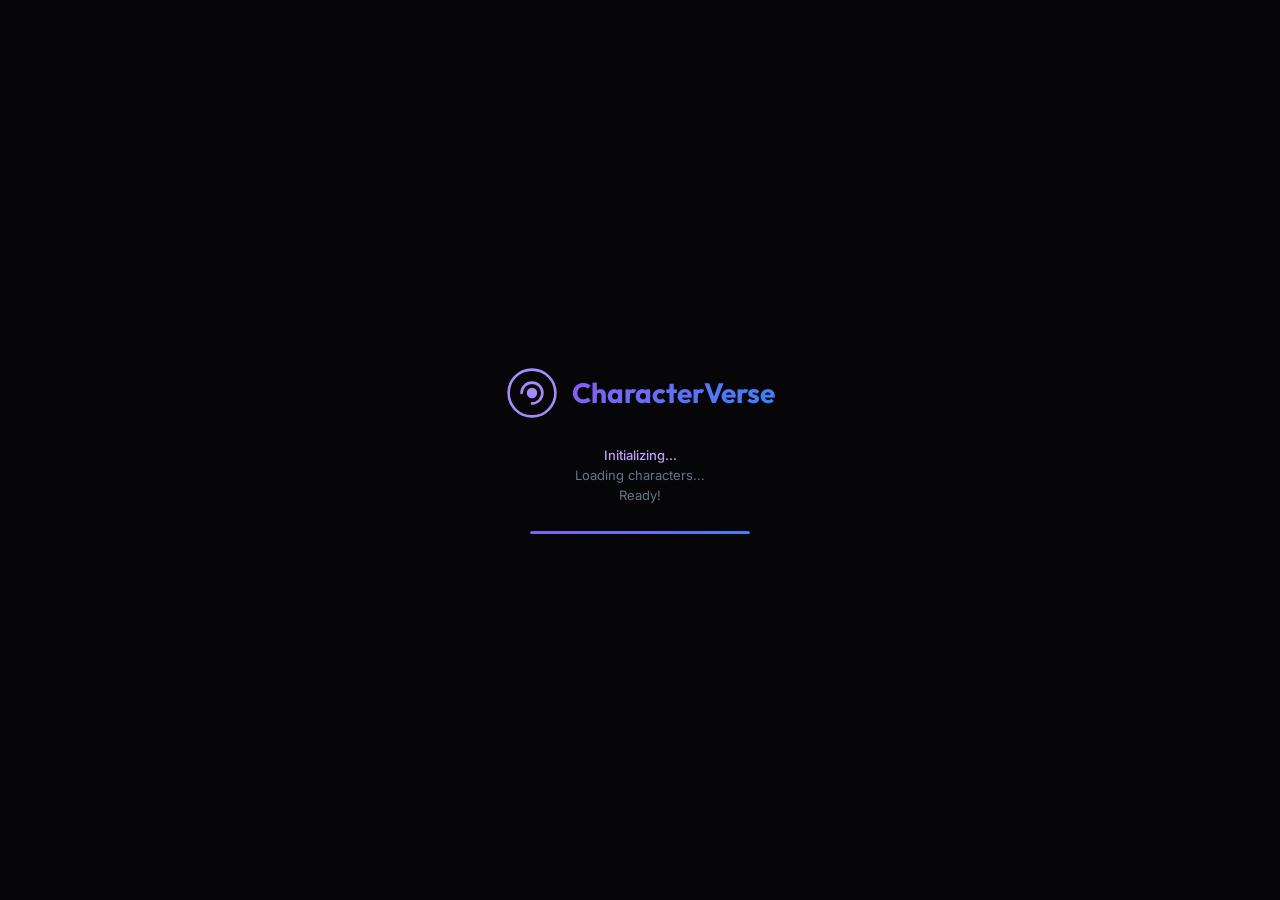
==== commit f0504d63: "Add files via upload" ====
--- a/index.html
+++ b/index.html
@@ -306,7 +306,7 @@
                         <span>Create your first AI character!</span>
                     </div>
                 </div>
-                <div class="sidebar-section">
+                <div class="sidebar-section hidden">
                     <div class="section-label">Featured</div>
                     <div id="featured-characters-list" class="characters-list"></div>
                 </div>
@@ -406,12 +406,6 @@
                                 <line x1="12" y1="3" x2="12" y2="15" />
                             </svg>
                             Import a Character
-                        </button>
-                        <button class="btn-secondary large" onclick="loadFeaturedCharacter()">
-                            <svg viewBox="0 0 24 24" fill="none" stroke="currentColor" stroke-width="2">
-                                <polygon points="5,3 19,12 5,21" />
-                            </svg>
-                            Try a Featured Character
                         </button>
                     </div>
                 </div>
@@ -783,20 +777,42 @@
 
     <div id="settings-modal" class="modal-backdrop hidden">
         <div class="modal-container settings-modal-container">
-            <div class="modal-header">
-                <h2>⚙️ Settings</h2>
+            <div class="modal-header settings-modal-header">
+                <div class="settings-header-content">
+                    <div class="settings-header-icon">
+                        <svg viewBox="0 0 24 24" fill="none" stroke="currentColor" stroke-width="1.8">
+                            <circle cx="12" cy="12" r="3" />
+                            <path
+                                d="M12.22 2h-.44a2 2 0 0 0-2 2v.18a2 2 0 0 1-1 1.73l-.43.25a2 2 0 0 1-2 0l-.15-.08a2 2 0 0 0-2.73.73l-.22.38a2 2 0 0 0 .73 2.73l.15.1a2 2 0 0 1 1 1.72v.51a2 2 0 0 1-1 1.74l-.15.09a2 2 0 0 0-.73 2.73l.22.38a2 2 0 0 0 2.73.73l.15-.08a2 2 0 0 1 2 0l.43.25a2 2 0 0 1 1 1.73V20a2 2 0 0 0 2 2h.44a2 2 0 0 0 2-2v-.18a2 2 0 0 1 1-1.73l.43-.25a2 2 0 0 1 2 0l.15.08a2 2 0 0 0 2.73-.73l.22-.39a2 2 0 0 0-.73-2.73l-.15-.08a2 2 0 0 1-1-1.74v-.5a2 2 0 0 1 1-1.74l.15-.09a2 2 0 0 0 .73-2.73l-.22-.38a2 2 0 0 0-2.73-.73l-.15.08a2 2 0 0 1-2 0l-.43-.25a2 2 0 0 1-1-1.73V4a2 2 0 0 0-2-2z" />
+                        </svg>
+                    </div>
+                    <div>
+                        <h2>Settings</h2>
+                        <p class="settings-header-sub">Customize your CharacterVerse experience</p>
+                    </div>
+                </div>
                 <button class="modal-close-btn" onclick="closeSettingsModal()">
                     <svg viewBox="0 0 24 24" fill="none" stroke="currentColor" stroke-width="2">
                         <path d="M18 6L6 18M6 6l12 12" />
                     </svg>
                 </button>
             </div>
-            <div class="modal-body">
-                <div class="settings-tabs">
-                    <button class="settings-tab active" onclick="switchSettingsTab('general',this)">General</button>
-                    <button class="settings-tab" onclick="switchSettingsTab('appearance',this)">Appearance</button>
-                    <button class="settings-tab" onclick="switchSettingsTab('chat',this)">Chat</button>
-                    <button class="settings-tab" onclick="switchSettingsTab('privacy',this)">Privacy</button>
+            <div class="modal-body settings-modal-body">
+                <div class="settings-tabs-wrap">
+                    <div class="settings-tabs">
+                        <button class="settings-tab active" onclick="switchSettingsTab('general',this)">
+                            <span class="tab-icon">⚙</span><span class="tab-label">General</span>
+                        </button>
+                        <button class="settings-tab" onclick="switchSettingsTab('appearance',this)">
+                            <span class="tab-icon">🎨</span><span class="tab-label">Appearance</span>
+                        </button>
+                        <button class="settings-tab" onclick="switchSettingsTab('chat',this)">
+                            <span class="tab-icon">💬</span><span class="tab-label">Chat</span>
+                        </button>
+                        <button class="settings-tab" onclick="switchSettingsTab('privacy',this)">
+                            <span class="tab-icon">🔒</span><span class="tab-label">Privacy</span>
+                        </button>
+                    </div>
                 </div>
 
                 <div id="settings-general" class="settings-panel active">
@@ -829,7 +845,6 @@
                             <button class="dir-btn" id="dir-btn-rtl" onclick="setDirection('rtl',this)">→ RTL</button>
                         </div>
                     </div>
-
                     <div class="setting-item">
                         <div class="setting-info">
                             <div class="setting-name">Translation Language</div>
@@ -858,6 +873,7 @@
                     <div class="setting-item">
                         <div class="setting-info">
                             <div class="setting-name">Theme</div>
+                            <div class="setting-desc">Choose your visual style</div>
                         </div>
                         <div class="theme-options">
                             <button class="theme-btn active" id="theme-btn-dark"
@@ -877,6 +893,7 @@
                     <div class="setting-item">
                         <div class="setting-info">
                             <div class="setting-name">Font Size</div>
+                            <div class="setting-desc">Adjust reading comfort</div>
                         </div>
                         <div class="slider-group compact">
                             <input type="range" class="range-slider" min="12" max="20" value="15" id="font-size-slider"
@@ -889,9 +906,10 @@
                             <div class="setting-name">Animations</div>
                             <div class="setting-desc">UI transitions and effects</div>
                         </div>
-                        <div class="toggle-switch-wrap"><input type="checkbox" id="animations-toggle"
-                                class="toggle-checkbox" checked /><label for="animations-toggle"
-                                class="toggle-switch"></label></div>
+                        <div class="toggle-switch-wrap">
+                            <input type="checkbox" id="animations-toggle" class="toggle-checkbox" checked />
+                            <label for="animations-toggle" class="toggle-switch"></label>
+                        </div>
                     </div>
                 </div>
 
@@ -901,9 +919,10 @@
                             <div class="setting-name">Streaming Responses</div>
                             <div class="setting-desc">Typewriter effect for responses</div>
                         </div>
-                        <div class="toggle-switch-wrap"><input type="checkbox" id="streaming-toggle"
-                                class="toggle-checkbox" checked /><label for="streaming-toggle"
-                                class="toggle-switch"></label></div>
+                        <div class="toggle-switch-wrap">
+                            <input type="checkbox" id="streaming-toggle" class="toggle-checkbox" checked />
+                            <label for="streaming-toggle" class="toggle-switch"></label>
+                        </div>
                     </div>
                     <div class="setting-item">
                         <div class="setting-info">
@@ -920,19 +939,22 @@
                     <div class="setting-item">
                         <div class="setting-info">
                             <div class="setting-name">Show Timestamps</div>
-                        </div>
-                        <div class="toggle-switch-wrap"><input type="checkbox" id="timestamps-toggle"
-                                class="toggle-checkbox" checked /><label for="timestamps-toggle"
-                                class="toggle-switch"></label></div>
+                            <div class="setting-desc">Display time on each message</div>
+                        </div>
+                        <div class="toggle-switch-wrap">
+                            <input type="checkbox" id="timestamps-toggle" class="toggle-checkbox" checked />
+                            <label for="timestamps-toggle" class="toggle-switch"></label>
+                        </div>
                     </div>
                     <div class="setting-item">
                         <div class="setting-info">
                             <div class="setting-name">Roleplay Enhancer</div>
                             <div class="setting-desc">Auto-enhance prompts for deeper roleplay</div>
                         </div>
-                        <div class="toggle-switch-wrap"><input type="checkbox" id="roleplay-enhancer"
-                                class="toggle-checkbox" checked /><label for="roleplay-enhancer"
-                                class="toggle-switch"></label></div>
+                        <div class="toggle-switch-wrap">
+                            <input type="checkbox" id="roleplay-enhancer" class="toggle-checkbox" checked />
+                            <label for="roleplay-enhancer" class="toggle-switch"></label>
+                        </div>
                     </div>
                     <div class="setting-item">
                         <div class="setting-info">
@@ -948,19 +970,27 @@
                 </div>
 
                 <div id="settings-privacy" class="settings-panel">
-
                     <div class="setting-item">
                         <div class="setting-info">
                             <div class="setting-name">Backup & Restore</div>
                             <div class="setting-desc">Export all CharacterVerse data or import a saved backup</div>
                         </div>
-                        <div style="display:flex; gap:10px; flex-wrap:wrap; justify-content:flex-end;">
+                        <div class="setting-action-group">
                             <button class="btn-secondary sm" onclick="exportFullBackup()">Export Backup</button>
                             <button class="btn-ghost sm" onclick="triggerBackupImport()">Import Backup</button>
                             <input type="file" id="backup-file-input" accept=".json,application/json" class="hidden"
                                 onchange="handleBackupImport(event)" />
                         </div>
                     </div>
+                    <div class="danger-zone-header">
+                        <svg viewBox="0 0 24 24" fill="none" stroke="currentColor" stroke-width="2">
+                            <path
+                                d="M10.29 3.86L1.82 18a2 2 0 0 0 1.71 3h16.94a2 2 0 0 0 1.71-3L13.71 3.86a2 2 0 0 0-3.42 0z" />
+                            <line x1="12" y1="9" x2="12" y2="13" />
+                            <line x1="12" y1="17" x2="12.01" y2="17" />
+                        </svg>
+                        <span>Danger Zone</span>
+                    </div>
                     <div class="setting-item danger-zone">
                         <div class="setting-info">
                             <div class="setting-name">Clear All Chat History</div>
@@ -984,7 +1014,7 @@
                     </div>
                 </div>
             </div>
-            <div class="modal-footer row-footer">
+            <div class="modal-footer row-footer settings-modal-footer">
                 <button class="btn-ghost" onclick="closeSettingsModal()">Cancel</button>
                 <button class="btn-primary auto-width" onclick="saveSettings()">Save Settings</button>
             </div>
--- a/style.css
+++ b/style.css
@@ -1614,6 +1614,10 @@
     word-break: break-word;
     position: relative;
     box-shadow: 0 4px 15px var(--shadow-color);
+    unicode-bidi: plaintext;
+    /* تشخیص خودکار جهت متن */
+    text-align: start;
+    /* چینش هوشمند بر اساس زبان */
 }
 
 .message-translation {
@@ -1758,7 +1762,8 @@
     justify-content: center;
     background: var(--bg-glass);
     border: 1px solid transparent;
-    color: var(--text-muted);
+    color: rgba(255, 255, 255, 0.65);
+    /* پررنگ‌تر و خواناتر شد */
     opacity: 0;
     transform: translateY(-1px);
     transition: var(--transition);
@@ -4469,4 +4474,962 @@
     .gallery-banner-title {
         font-size: 12.5px;
     }
+}
+
+/* ============================================================ */
+/* ===== SETTINGS MODAL — PREMIUM REDESIGN v2 ===== */
+/* ============================================================ */
+
+/* ---------- CONTAINER (Premium Glass) ---------- */
+.settings-modal-container {
+    max-width: 600px;
+    border-radius: 28px;
+    background: linear-gradient(180deg,
+            rgba(20, 20, 30, 0.96) 0%,
+            rgba(14, 14, 22, 0.94) 100%);
+    border: 1px solid rgba(255, 255, 255, 0.10);
+    box-shadow:
+        var(--glass-edge),
+        0 24px 64px rgba(0, 0, 0, 0.55),
+        0 0 50px rgba(139, 92, 246, 0.10);
+    backdrop-filter: blur(48px) saturate(160%);
+    -webkit-backdrop-filter: blur(48px) saturate(160%);
+    position: relative;
+    overflow: hidden;
+    display: flex;
+    flex-direction: column;
+    max-height: 92vh;
+}
+
+.settings-modal-container::before {
+    content: '';
+    position: absolute;
+    top: -140px;
+    right: -60px;
+    width: 360px;
+    height: 260px;
+    background: radial-gradient(ellipse, rgba(139, 92, 246, 0.22) 0%, transparent 65%);
+    pointer-events: none;
+    filter: blur(50px);
+    z-index: 0;
+}
+
+.settings-modal-container::after {
+    content: '';
+    position: absolute;
+    bottom: -120px;
+    left: -50px;
+    width: 280px;
+    height: 200px;
+    background: radial-gradient(ellipse, rgba(96, 165, 250, 0.16) 0%, transparent 65%);
+    pointer-events: none;
+    filter: blur(50px);
+    z-index: 0;
+}
+
+/* ---------- HEADER ---------- */
+.settings-modal-header {
+    padding: 24px 28px 18px !important;
+    display: flex;
+    align-items: center;
+    justify-content: space-between;
+    gap: 16px;
+    border-bottom: 1px solid rgba(255, 255, 255, 0.06);
+    position: relative;
+    z-index: 1;
+    flex-shrink: 0;
+}
+
+.settings-header-content {
+    display: flex;
+    align-items: center;
+    gap: 14px;
+    min-width: 0;
+}
+
+.settings-header-icon {
+    width: 44px;
+    height: 44px;
+    border-radius: 14px;
+    background: linear-gradient(135deg,
+            rgba(139, 92, 246, 0.18) 0%,
+            rgba(96, 165, 250, 0.14) 100%);
+    border: 1px solid rgba(139, 92, 246, 0.25);
+    display: flex;
+    align-items: center;
+    justify-content: center;
+    color: var(--accent-light);
+    box-shadow:
+        var(--glass-edge),
+        0 4px 14px rgba(139, 92, 246, 0.18);
+    flex-shrink: 0;
+}
+
+.settings-header-icon svg {
+    width: 22px;
+    height: 22px;
+}
+
+.settings-modal-header h2 {
+    font-family: var(--font-display);
+    font-size: 20px;
+    font-weight: 700;
+    letter-spacing: -0.01em;
+    line-height: 1.2;
+}
+
+.settings-header-sub {
+    font-size: 12px;
+    color: var(--text-muted);
+    margin-top: 2px;
+    line-height: 1.3;
+}
+
+/* ---------- BODY ---------- */
+.settings-modal-body {
+    padding: 20px 28px 8px !important;
+    gap: 16px;
+    position: relative;
+    z-index: 1;
+    flex: 1;
+    overflow-y: auto;
+    overflow-x: hidden;
+}
+
+/* ---------- TABS (Segmented Control — iOS Style) ---------- */
+.settings-tabs-wrap {
+    margin: 0 -4px;
+    overflow-x: auto;
+    overflow-y: hidden;
+    -webkit-overflow-scrolling: touch;
+    scrollbar-width: none;
+    -ms-overflow-style: none;
+    padding: 4px;
+    flex-shrink: 0;
+}
+
+.settings-tabs-wrap::-webkit-scrollbar {
+    display: none;
+    height: 0;
+    width: 0;
+}
+
+.settings-tabs {
+    display: inline-flex;
+    align-items: center;
+    gap: 3px;
+    padding: 5px;
+    background: rgba(8, 8, 14, 0.55);
+    border: 1px solid rgba(255, 255, 255, 0.06);
+    border-radius: 16px;
+    box-shadow:
+        inset 0 1px 2px rgba(0, 0, 0, 0.3),
+        0 1px 0 rgba(255, 255, 255, 0.03);
+    backdrop-filter: blur(20px);
+    -webkit-backdrop-filter: blur(20px);
+    margin-bottom: 4px;
+    min-width: max-content;
+    border-bottom: 1px solid rgba(255, 255, 255, 0.06) !important;
+}
+
+.settings-tab {
+    display: inline-flex;
+    align-items: center;
+    justify-content: center;
+    gap: 6px;
+    padding: 9px 16px;
+    font-size: 13px;
+    font-weight: 600;
+    letter-spacing: 0.01em;
+    color: var(--text-muted);
+    border-radius: 11px !important;
+    border: 1px solid transparent !important;
+    background: transparent;
+    transition:
+        background-color 0.25s ease,
+        color 0.25s ease,
+        box-shadow 0.3s ease,
+        transform 0.18s ease;
+    cursor: pointer;
+    white-space: nowrap;
+    flex-shrink: 0;
+    margin-bottom: 0 !important;
+    position: relative;
+}
+
+.settings-tab:hover {
+    color: var(--text-secondary);
+    background: rgba(255, 255, 255, 0.03);
+}
+
+.settings-tab.active {
+    background: linear-gradient(135deg,
+            rgba(139, 92, 246, 0.28) 0%,
+            rgba(96, 165, 250, 0.22) 100%) !important;
+    color: #fff !important;
+    border-color: rgba(167, 139, 250, 0.35) !important;
+    box-shadow:
+        0 4px 14px rgba(139, 92, 246, 0.28),
+        inset 0 1px 0 rgba(255, 255, 255, 0.15),
+        0 0 0 1px rgba(167, 139, 250, 0.1);
+    transform: translateY(-0.5px);
+}
+
+.settings-tab .tab-icon {
+    font-size: 14px;
+    line-height: 1;
+    display: inline-flex;
+    align-items: center;
+}
+
+.settings-tab .tab-label {
+    line-height: 1;
+}
+
+/* ---------- PANELS ---------- */
+.settings-panel {
+    display: none;
+    flex-direction: column;
+    gap: 10px;
+    padding-top: 4px;
+    animation: settingsPanelIn 0.32s cubic-bezier(0.2, 0.8, 0.2, 1);
+}
+
+.settings-panel.active {
+    display: flex;
+}
+
+@keyframes settingsPanelIn {
+    from {
+        opacity: 0;
+        transform: translateY(8px);
+    }
+
+    to {
+        opacity: 1;
+        transform: translateY(0);
+    }
+}
+
+/* ---------- SETTING ITEM (Glass Card) ---------- */
+.setting-item {
+    display: flex;
+    align-items: center;
+    justify-content: space-between;
+    gap: 16px;
+    padding: 14px 16px;
+    border-radius: 16px;
+    background: rgba(255, 255, 255, 0.025);
+    border: 1px solid rgba(255, 255, 255, 0.05);
+    box-shadow:
+        var(--glass-edge),
+        0 2px 8px rgba(0, 0, 0, 0.15);
+    backdrop-filter: blur(16px);
+    -webkit-backdrop-filter: blur(16px);
+    transition:
+        background-color 0.22s ease,
+        border-color 0.22s ease,
+        transform 0.18s ease,
+        box-shadow 0.25s ease;
+}
+
+.setting-item:hover {
+    background: rgba(255, 255, 255, 0.04);
+    border-color: rgba(255, 255, 255, 0.08);
+    transform: translateY(-1px);
+    box-shadow:
+        var(--glass-edge),
+        0 4px 14px rgba(0, 0, 0, 0.22);
+}
+
+.setting-info {
+    display: flex;
+    flex-direction: column;
+    gap: 3px;
+    flex: 1;
+    min-width: 0;
+}
+
+.setting-name {
+    font-size: 14px;
+    font-weight: 600;
+    color: var(--text-primary);
+    letter-spacing: -0.005em;
+    line-height: 1.3;
+}
+
+.setting-desc {
+    font-size: 12px;
+    color: var(--text-muted);
+    line-height: 1.45;
+    opacity: 0.85;
+}
+
+/* ---------- DANGER ZONE HEADER ---------- */
+.danger-zone-header {
+    display: flex;
+    align-items: center;
+    gap: 8px;
+    margin: 12px 4px 2px;
+    font-size: 11px;
+    font-weight: 700;
+    text-transform: uppercase;
+    letter-spacing: 0.1em;
+    color: var(--accent-red);
+    opacity: 0.9;
+}
+
+.danger-zone-header svg {
+    width: 14px;
+    height: 14px;
+}
+
+/* ---------- DANGER ZONE CARDS ---------- */
+.setting-item.danger-zone {
+    background: linear-gradient(135deg,
+            rgba(248, 113, 113, 0.06) 0%,
+            rgba(239, 68, 68, 0.03) 100%);
+    border-color: rgba(248, 113, 113, 0.18);
+    box-shadow:
+        var(--glass-edge),
+        0 2px 10px rgba(239, 68, 68, 0.08),
+        inset 0 0 0 1px rgba(248, 113, 113, 0.04);
+    position: relative;
+    overflow: hidden;
+}
+
+.setting-item.danger-zone::before {
+    content: '';
+    position: absolute;
+    left: 0;
+    top: 50%;
+    transform: translateY(-50%);
+    width: 3px;
+    height: 60%;
+    background: linear-gradient(180deg, transparent, var(--accent-red), transparent);
+    border-radius: 0 2px 2px 0;
+    opacity: 0.7;
+}
+
+.setting-item.danger-zone:hover {
+    background: linear-gradient(135deg,
+            rgba(248, 113, 113, 0.10) 0%,
+            rgba(239, 68, 68, 0.05) 100%);
+    border-color: rgba(248, 113, 113, 0.28);
+    box-shadow:
+        var(--glass-edge),
+        0 4px 16px rgba(239, 68, 68, 0.14);
+}
+
+.setting-item.danger-zone .setting-name {
+    color: #fda4a4;
+}
+
+[data-theme="light"] .setting-item.danger-zone .setting-name {
+    color: #b91c1c;
+}
+
+/* ---------- BUTTONS INSIDE DANGER ZONE ---------- */
+.setting-item.danger-zone .btn-danger {
+    background: linear-gradient(135deg,
+            rgba(248, 113, 113, 0.18) 0%,
+            rgba(239, 68, 68, 0.14) 100%);
+    border: 1px solid rgba(248, 113, 113, 0.35);
+    color: #fecaca;
+    font-weight: 600;
+    padding: 8px 16px;
+    border-radius: 10px;
+    box-shadow:
+        var(--glass-edge),
+        0 3px 10px rgba(239, 68, 68, 0.18);
+    transition: var(--transition-bounce);
+    flex-shrink: 0;
+}
+
+.setting-item.danger-zone .btn-danger:hover {
+    background: linear-gradient(135deg,
+            rgba(248, 113, 113, 0.32) 0%,
+            rgba(239, 68, 68, 0.24) 100%);
+    border-color: rgba(248, 113, 113, 0.55);
+    transform: translateY(-1px);
+    box-shadow:
+        var(--glass-edge),
+        0 6px 16px rgba(239, 68, 68, 0.32);
+    color: #fff;
+}
+
+.setting-item.danger-zone .btn-danger:active {
+    transform: translateY(0) scale(0.97);
+}
+
+/* ---------- FORM SELECT (Premium Dropdown) ---------- */
+.setting-item .form-select {
+    background: rgba(8, 8, 14, 0.65);
+    border: 1px solid rgba(255, 255, 255, 0.08);
+    border-radius: 12px;
+    padding: 10px 36px 10px 14px;
+    font-size: 13px;
+    font-weight: 500;
+    color: var(--text-primary);
+    min-width: 200px;
+    max-width: 280px;
+    min-height: 42px;
+    box-shadow:
+        var(--glass-edge),
+        inset 0 1px 2px rgba(0, 0, 0, 0.2);
+    cursor: pointer;
+    transition:
+        border-color 0.22s ease,
+        background-color 0.22s ease,
+        box-shadow 0.25s ease,
+        transform 0.18s ease;
+    appearance: none;
+    -webkit-appearance: none;
+    background-image: url("data:image/svg+xml;charset=UTF-8,%3csvg xmlns='http://www.w3.org/2000/svg' width='12' height='12' viewBox='0 0 24 24' fill='none' stroke='%23a78bfa' stroke-width='2.5' stroke-linecap='round' stroke-linejoin='round'%3e%3cpolyline points='6 9 12 15 18 9'%3e%3c/polyline%3e%3c/svg%3e");
+    background-repeat: no-repeat;
+    background-position: right 14px center;
+    background-size: 12px;
+}
+
+.setting-item .form-select:hover {
+    border-color: rgba(255, 255, 255, 0.14);
+    background-color: rgba(12, 12, 20, 0.75);
+}
+
+.setting-item .form-select:focus {
+    border-color: rgba(167, 139, 250, 0.55);
+    background-color: rgba(20, 16, 36, 0.7);
+    box-shadow:
+        0 0 0 4px rgba(139, 92, 246, 0.15),
+        var(--glass-edge);
+    transform: translateY(-1px);
+}
+
+/* ---------- RANGE SLIDER (Premium) ---------- */
+.setting-item .slider-group.compact {
+    display: flex;
+    align-items: center;
+    gap: 12px;
+    min-width: 200px;
+    max-width: 280px;
+    flex-shrink: 0;
+}
+
+.setting-item .range-slider {
+    -webkit-appearance: none;
+    appearance: none;
+    flex: 1;
+    height: 6px;
+    border-radius: 99px;
+    background: linear-gradient(90deg,
+            rgba(139, 92, 246, 0.5) 0%,
+            rgba(96, 165, 250, 0.4) var(--slider-progress, 50%),
+            rgba(255, 255, 255, 0.08) var(--slider-progress, 50%),
+            rgba(255, 255, 255, 0.08) 100%);
+    outline: none;
+    cursor: pointer;
+    box-shadow:
+        inset 0 1px 2px rgba(0, 0, 0, 0.4),
+        0 1px 0 rgba(255, 255, 255, 0.04);
+    transition: background 0.18s ease;
+}
+
+.setting-item .range-slider::-webkit-slider-thumb {
+    -webkit-appearance: none;
+    appearance: none;
+    width: 20px;
+    height: 20px;
+    border-radius: 50%;
+    background: linear-gradient(135deg, #c4b5fd 0%, #8b5cf6 100%);
+    border: 2px solid rgba(255, 255, 255, 0.2);
+    cursor: grab;
+    box-shadow:
+        0 0 0 4px rgba(139, 92, 246, 0.12),
+        0 4px 14px rgba(139, 92, 246, 0.45),
+        inset 0 1px 1px rgba(255, 255, 255, 0.4);
+    transition:
+        transform 0.18s cubic-bezier(0.34, 1.56, 0.64, 1),
+        box-shadow 0.22s ease;
+}
+
+.setting-item .range-slider::-webkit-slider-thumb:hover {
+    transform: scale(1.18);
+    box-shadow:
+        0 0 0 6px rgba(139, 92, 246, 0.18),
+        0 6px 18px rgba(139, 92, 246, 0.6),
+        inset 0 1px 1px rgba(255, 255, 255, 0.4);
+}
+
+.setting-item .range-slider::-webkit-slider-thumb:active {
+    cursor: grabbing;
+    transform: scale(1.12);
+}
+
+.setting-item .range-slider::-moz-range-thumb {
+    width: 20px;
+    height: 20px;
+    border-radius: 50%;
+    background: linear-gradient(135deg, #c4b5fd 0%, #8b5cf6 100%);
+    border: 2px solid rgba(255, 255, 255, 0.2);
+    cursor: grab;
+    box-shadow:
+        0 0 0 4px rgba(139, 92, 246, 0.12),
+        0 4px 14px rgba(139, 92, 246, 0.45);
+}
+
+.setting-item .slider-val {
+    font-size: 12px;
+    font-weight: 700;
+    color: var(--accent-light);
+    min-width: 48px;
+    text-align: center;
+    padding: 4px 10px;
+    background: rgba(139, 92, 246, 0.12);
+    border: 1px solid rgba(139, 92, 246, 0.22);
+    border-radius: 8px;
+    box-shadow: var(--glass-edge);
+    flex-shrink: 0;
+}
+
+/* ---------- TOGGLE SWITCH (Neon Glow) ---------- */
+.setting-item .toggle-switch-wrap {
+    flex-shrink: 0;
+}
+
+.setting-item .toggle-switch {
+    width: 48px;
+    height: 26px;
+    border-radius: 99px;
+    background: rgba(8, 8, 14, 0.7);
+    border: 1px solid rgba(255, 255, 255, 0.08);
+    cursor: pointer;
+    position: relative;
+    box-shadow:
+        inset 0 1px 3px rgba(0, 0, 0, 0.45),
+        0 1px 0 rgba(255, 255, 255, 0.04);
+    transition:
+        background-color 0.32s cubic-bezier(0.4, 0, 0.2, 1),
+        border-color 0.32s ease,
+        box-shadow 0.4s ease;
+    flex-shrink: 0;
+}
+
+.setting-item .toggle-switch::after {
+    content: "";
+    position: absolute;
+    top: 2px;
+    left: 2px;
+    width: 20px;
+    height: 20px;
+    border-radius: 50%;
+    background: linear-gradient(180deg, #94a3b8, #64748b);
+    box-shadow:
+        0 2px 6px rgba(0, 0, 0, 0.4),
+        inset 0 1px 1px rgba(255, 255, 255, 0.25);
+    transition:
+        transform 0.32s cubic-bezier(0.34, 1.56, 0.64, 1),
+        background 0.32s ease,
+        box-shadow 0.4s ease;
+}
+
+.setting-item .toggle-checkbox:checked+.toggle-switch {
+    background: linear-gradient(135deg,
+            rgba(139, 92, 246, 0.55) 0%,
+            rgba(96, 165, 250, 0.45) 100%);
+    border-color: rgba(167, 139, 250, 0.6);
+    box-shadow:
+        inset 0 1px 2px rgba(0, 0, 0, 0.25),
+        0 0 0 1px rgba(167, 139, 250, 0.15),
+        0 0 14px rgba(139, 92, 246, 0.45),
+        0 0 28px rgba(139, 92, 246, 0.2);
+}
+
+.setting-item .toggle-checkbox:checked+.toggle-switch::after {
+    transform: translateX(22px);
+    background: linear-gradient(180deg, #ffffff, #e0e7ff);
+    box-shadow:
+        0 2px 8px rgba(139, 92, 246, 0.5),
+        0 0 12px rgba(167, 139, 250, 0.6),
+        inset 0 1px 1px rgba(255, 255, 255, 0.7);
+}
+
+/* ---------- THEME / DIR BUTTONS ---------- */
+.theme-options,
+.dir-options {
+    display: flex;
+    flex-wrap: wrap;
+    gap: 5px;
+    justify-content: flex-end;
+    max-width: 320px;
+}
+
+.theme-btn,
+.dir-btn {
+    padding: 7px 12px;
+    border-radius: 10px;
+    font-size: 12px;
+    font-weight: 500;
+    background: rgba(8, 8, 14, 0.5);
+    border: 1px solid rgba(255, 255, 255, 0.06);
+    color: var(--text-secondary);
+    box-shadow: var(--glass-edge);
+    transition:
+        background-color 0.2s ease,
+        border-color 0.2s ease,
+        color 0.2s ease,
+        transform 0.18s ease;
+    cursor: pointer;
+    min-height: 34px;
+}
+
+.theme-btn:hover,
+.dir-btn:hover {
+    background: rgba(255, 255, 255, 0.04);
+    border-color: rgba(255, 255, 255, 0.12);
+    color: var(--text-primary);
+    transform: translateY(-1px);
+}
+
+.theme-btn.active,
+.dir-btn.active {
+    background: linear-gradient(135deg,
+            rgba(139, 92, 246, 0.28) 0%,
+            rgba(96, 165, 250, 0.22) 100%);
+    border-color: rgba(167, 139, 250, 0.5);
+    color: #fff;
+    font-weight: 600;
+    box-shadow:
+        var(--glass-edge),
+        0 3px 10px rgba(139, 92, 246, 0.22);
+}
+
+/* ---------- ACTION GROUP (Backup buttons) ---------- */
+.setting-action-group {
+    display: flex;
+    gap: 8px;
+    flex-wrap: wrap;
+    justify-content: flex-end;
+    flex-shrink: 0;
+}
+
+/* ---------- FOOTER ---------- */
+.settings-modal-footer {
+    padding: 16px 28px 22px !important;
+    border-top: 1px solid rgba(255, 255, 255, 0.05);
+    background: rgba(8, 8, 14, 0.35);
+    backdrop-filter: blur(16px);
+    -webkit-backdrop-filter: blur(16px);
+    position: relative;
+    z-index: 1;
+    flex-shrink: 0;
+}
+
+/* ============================================================ */
+/* ===== LIGHT THEME OVERRIDES ===== */
+/* ============================================================ */
+[data-theme="light"] .settings-modal-container {
+    background: linear-gradient(180deg,
+            rgba(255, 255, 255, 0.96) 0%,
+            rgba(248, 250, 252, 0.94) 100%);
+    border-color: rgba(0, 0, 0, 0.06);
+    box-shadow:
+        var(--glass-edge),
+        0 24px 64px rgba(0, 0, 0, 0.10),
+        0 0 50px rgba(139, 92, 246, 0.06);
+}
+
+[data-theme="light"] .settings-tabs {
+    background: rgba(241, 245, 249, 0.7);
+    border-color: rgba(0, 0, 0, 0.05);
+}
+
+[data-theme="light"] .setting-item {
+    background: rgba(255, 255, 255, 0.6);
+    border-color: rgba(0, 0, 0, 0.05);
+}
+
+[data-theme="light"] .setting-item:hover {
+    background: rgba(255, 255, 255, 0.85);
+    border-color: rgba(0, 0, 0, 0.08);
+}
+
+[data-theme="light"] .setting-item .form-select {
+    background-color: rgba(241, 245, 249, 0.8);
+    border-color: rgba(0, 0, 0, 0.08);
+}
+
+[data-theme="light"] .setting-item .toggle-switch {
+    background: rgba(226, 232, 240, 0.9);
+    border-color: rgba(0, 0, 0, 0.06);
+}
+
+[data-theme="light"] .theme-btn,
+[data-theme="light"] .dir-btn {
+    background: rgba(241, 245, 249, 0.7);
+    border-color: rgba(0, 0, 0, 0.06);
+}
+
+[data-theme="light"] .settings-modal-footer {
+    background: rgba(241, 245, 249, 0.45);
+    border-color: rgba(0, 0, 0, 0.05);
+}
+
+/* ============================================================ */
+/* ===== RESPONSIVE — TABLET (≤768px) ===== */
+/* ============================================================ */
+@media (max-width: 768px) {
+    .settings-modal-container {
+        max-width: 100%;
+        border-radius: 24px;
+        max-height: 94vh;
+    }
+
+    .settings-modal-header {
+        padding: 20px 22px 16px !important;
+    }
+
+    .settings-header-icon {
+        width: 40px;
+        height: 40px;
+        border-radius: 12px;
+    }
+
+    .settings-header-icon svg {
+        width: 20px;
+        height: 20px;
+    }
+
+    .settings-modal-header h2 {
+        font-size: 18px;
+    }
+
+    .settings-header-sub {
+        font-size: 11.5px;
+    }
+
+    .settings-modal-body {
+        padding: 16px 18px 4px !important;
+    }
+
+    .settings-modal-footer {
+        padding: 14px 20px 18px !important;
+    }
+
+    .settings-tabs {
+        padding: 4px;
+    }
+
+    .settings-tab {
+        padding: 8px 14px;
+        font-size: 12.5px;
+    }
+
+    .setting-item .form-select,
+    .setting-item .slider-group.compact {
+        min-width: 180px;
+        max-width: 220px;
+    }
+}
+
+/* ============================================================ */
+/* ===== RESPONSIVE — MOBILE (≤480px) — STACKED CARDS ===== */
+/* ============================================================ */
+@media (max-width: 480px) {
+    .settings-modal-container {
+        border-radius: 22px;
+        max-height: 95vh;
+    }
+
+    .settings-modal-header {
+        padding: 18px 18px 14px !important;
+        gap: 10px;
+    }
+
+    .settings-header-content {
+        gap: 11px;
+    }
+
+    .settings-header-icon {
+        width: 38px;
+        height: 38px;
+        border-radius: 11px;
+    }
+
+    .settings-modal-header h2 {
+        font-size: 17px;
+    }
+
+    .settings-header-sub {
+        font-size: 11px;
+    }
+
+    .settings-modal-body {
+        padding: 14px 14px 4px !important;
+        gap: 12px;
+    }
+
+    /* Tabs become horizontal scroll on mobile */
+    .settings-tabs-wrap {
+        margin: 0 -14px;
+        padding: 4px 14px;
+    }
+
+    .settings-tabs {
+        gap: 2px;
+        padding: 4px;
+        border-radius: 14px;
+    }
+
+    .settings-tab {
+        padding: 8px 13px;
+        font-size: 12px;
+        gap: 5px;
+    }
+
+    .settings-tab .tab-icon {
+        font-size: 13px;
+    }
+
+    /* SETTING ITEM — Stack vertically on small screens */
+    .setting-item {
+        flex-direction: column;
+        align-items: stretch;
+        gap: 12px;
+        padding: 13px 14px;
+        border-radius: 14px;
+    }
+
+    .setting-info {
+        width: 100%;
+    }
+
+    .setting-name {
+        font-size: 13.5px;
+    }
+
+    .setting-desc {
+        font-size: 11.5px;
+    }
+
+    /* Controls become full-width on mobile */
+    .setting-item .form-select {
+        width: 100%;
+        max-width: 100%;
+        min-width: 0;
+        min-height: 44px;
+        font-size: 14px;
+        padding: 11px 38px 11px 14px;
+    }
+
+    .setting-item .slider-group.compact {
+        width: 100%;
+        max-width: 100%;
+        min-width: 0;
+    }
+
+    .setting-item .range-slider {
+        height: 8px;
+    }
+
+    .setting-item .range-slider::-webkit-slider-thumb {
+        width: 22px;
+        height: 22px;
+    }
+
+    /* Theme/Dir buttons — full width grid */
+    .theme-options,
+    .dir-options {
+        max-width: 100%;
+        width: 100%;
+        justify-content: flex-start;
+    }
+
+    .theme-btn,
+    .dir-btn {
+        flex: 1 1 auto;
+        min-width: 0;
+        text-align: center;
+        padding: 9px 10px;
+        min-height: 38px;
+        font-size: 12px;
+    }
+
+    .dir-options .dir-btn {
+        flex: 1;
+    }
+
+    /* Toggle stays right-aligned but on its own line */
+    .setting-item .toggle-switch-wrap {
+        align-self: flex-end;
+    }
+
+    /* Action group — full width */
+    .setting-action-group {
+        width: 100%;
+        justify-content: stretch;
+    }
+
+    .setting-action-group .btn-secondary,
+    .setting-action-group .btn-ghost {
+        flex: 1;
+        min-height: 40px;
+    }
+
+    /* Danger zone button — full width on mobile */
+    .setting-item.danger-zone .btn-danger {
+        align-self: stretch;
+        width: 100%;
+        min-height: 42px;
+        font-size: 13px;
+    }
+
+    .danger-zone-header {
+        margin: 8px 2px 0;
+        font-size: 10.5px;
+    }
+
+    .settings-modal-footer {
+        padding: 12px 16px 16px !important;
+        gap: 8px !important;
+    }
+
+    .settings-modal-footer .btn-ghost,
+    .settings-modal-footer .btn-primary {
+        min-height: 44px;
+        font-size: 14px;
+    }
+}
+
+/* ============================================================ */
+/* ===== RTL SUPPORT ===== */
+/* ============================================================ */
+[dir="rtl"] .settings-modal-container::before {
+    right: auto;
+    left: -60px;
+}
+
+[dir="rtl"] .settings-modal-container::after {
+    left: auto;
+    right: -50px;
+}
+
+[dir="rtl"] .setting-item.danger-zone::before {
+    left: auto;
+    right: 0;
+    border-radius: 2px 0 0 2px;
+}
+
+[dir="rtl"] .setting-item .form-select {
+    background-position: left 14px center;
+    padding: 10px 14px 10px 36px;
+}
+
+[dir="rtl"] .setting-item .toggle-checkbox:checked+.toggle-switch::after {
+    transform: translateX(-22px);
+}
+
+[dir="rtl"] .theme-options,
+[dir="rtl"] .dir-options,
+[dir="rtl"] .setting-action-group {
+    justify-content: flex-start;
 }
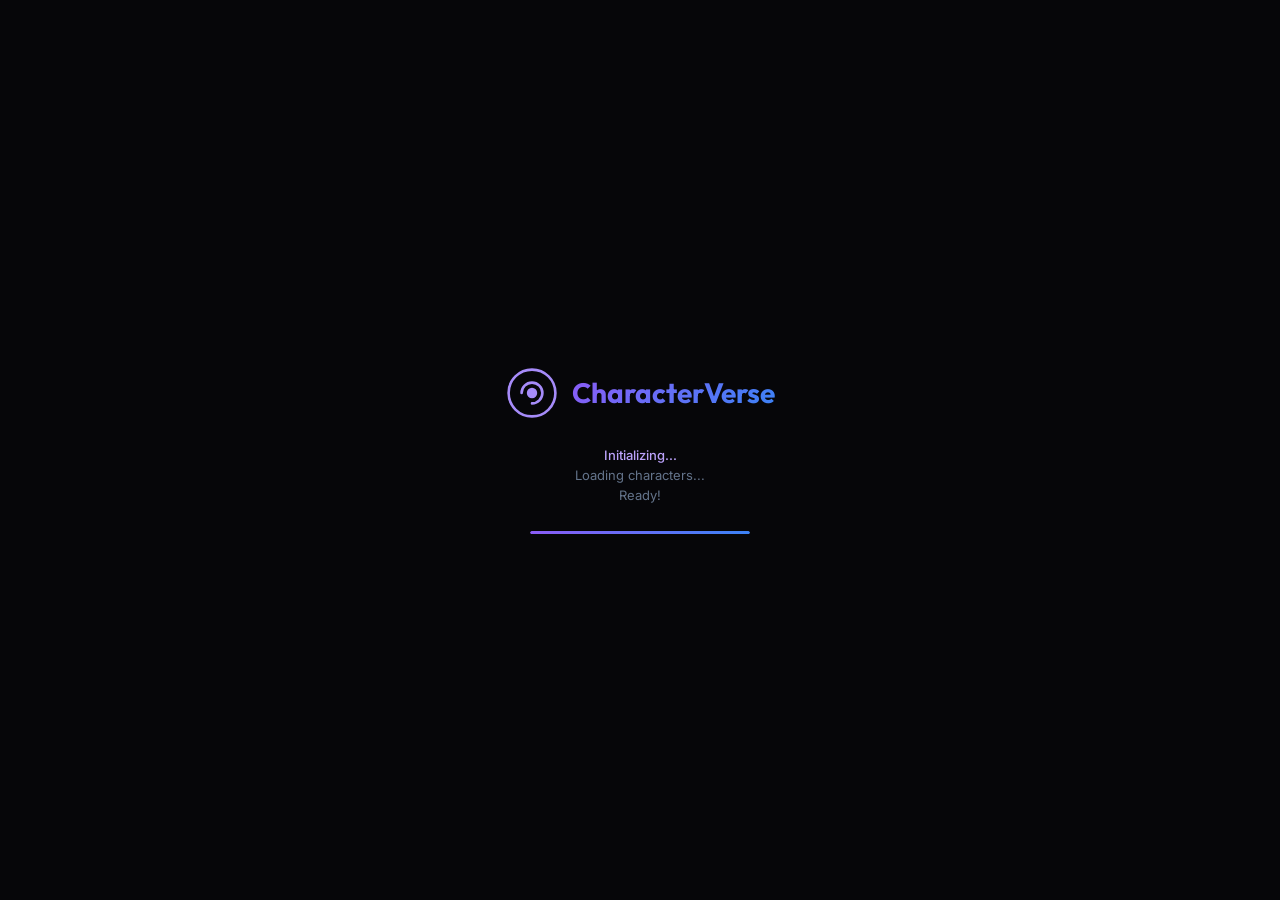
==== commit 021d9940: "Add files via upload" ====
--- a/index.html
+++ b/index.html
@@ -3,7 +3,8 @@
 
 <head>
     <meta charset="UTF-8" />
-    <meta name="viewport" content="width=device-width, initial-scale=1.0" />
+    <meta name="viewport" content="width=device-width, initial-scale=1.0, viewport-fit=cover" />
+    <meta name="theme-color" content="#060609" />
     <title>CharacterVerse — AI Character Chat</title>
     <meta name="description"
         content="Chat with AI-powered characters. Create your own AI personas and roleplay in immersive conversations powered by any LLM API." />
--- a/style.css
+++ b/style.css
@@ -307,8 +307,8 @@
 /* ===== APP ===== */
 .app {
     display: flex;
-    width: 100vw;
-    height: 100vh;
+    width: 100dvh;
+    height: 100dvh;
     overflow: hidden;
     position: relative;
     background-image:
@@ -3381,6 +3381,7 @@
     height: auto;
     min-height: 64px;
     padding: 14px 18px;
+    /* <--- فقط همین خط رو عوض کن */
     background: transparent !important;
     border: 0 !important;
     box-shadow: none !important;
